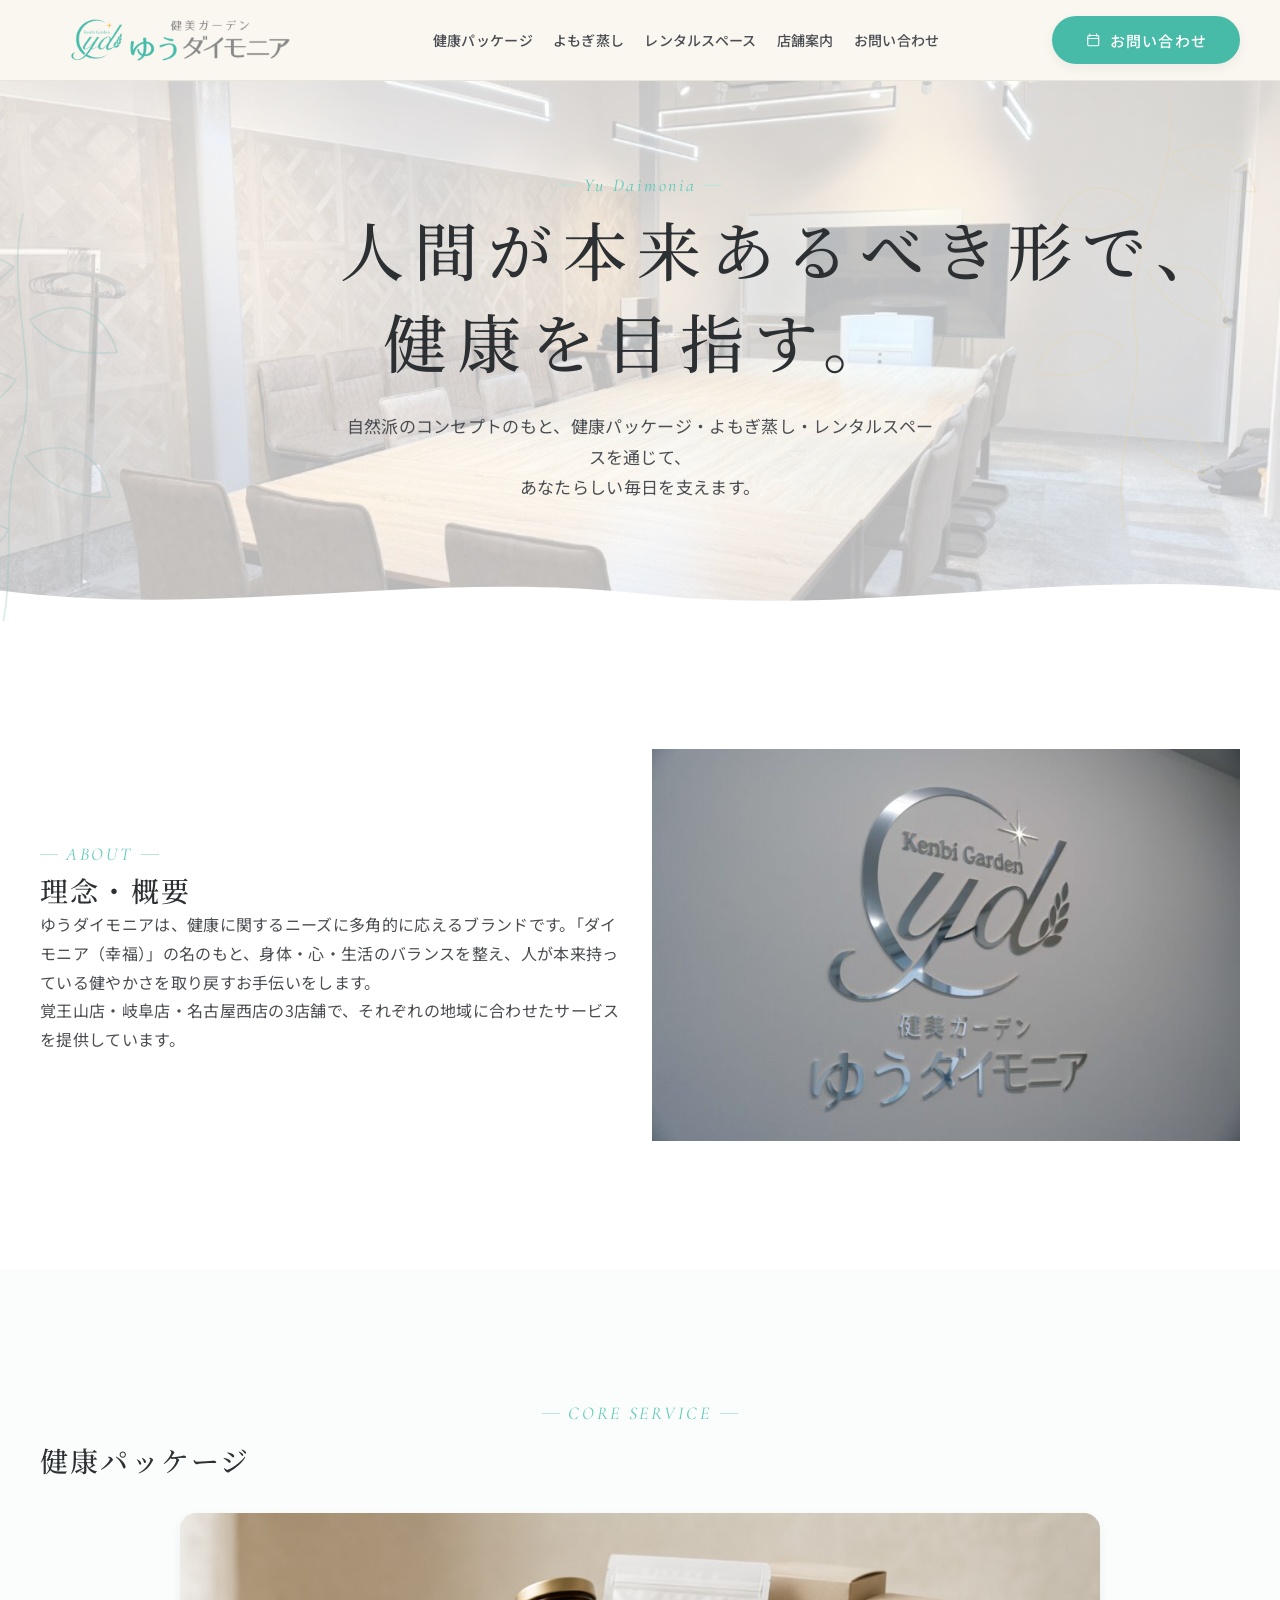
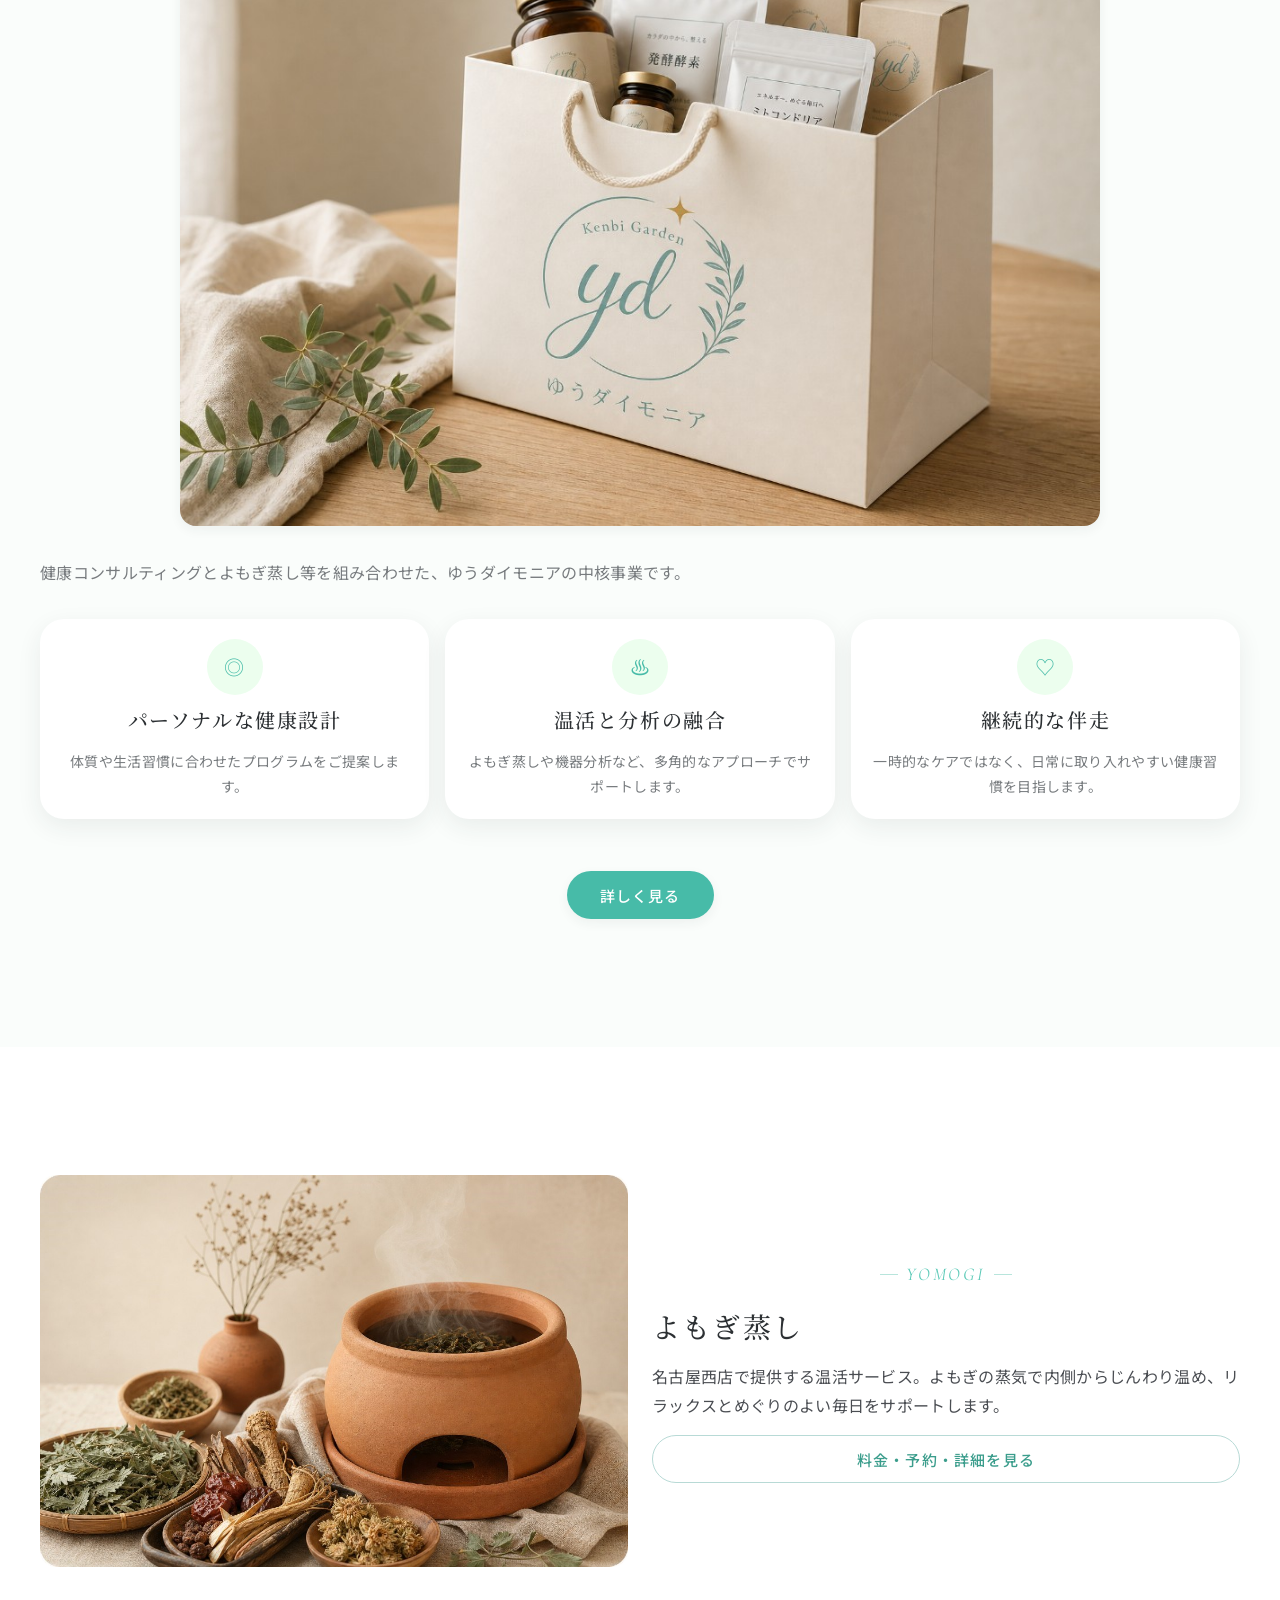
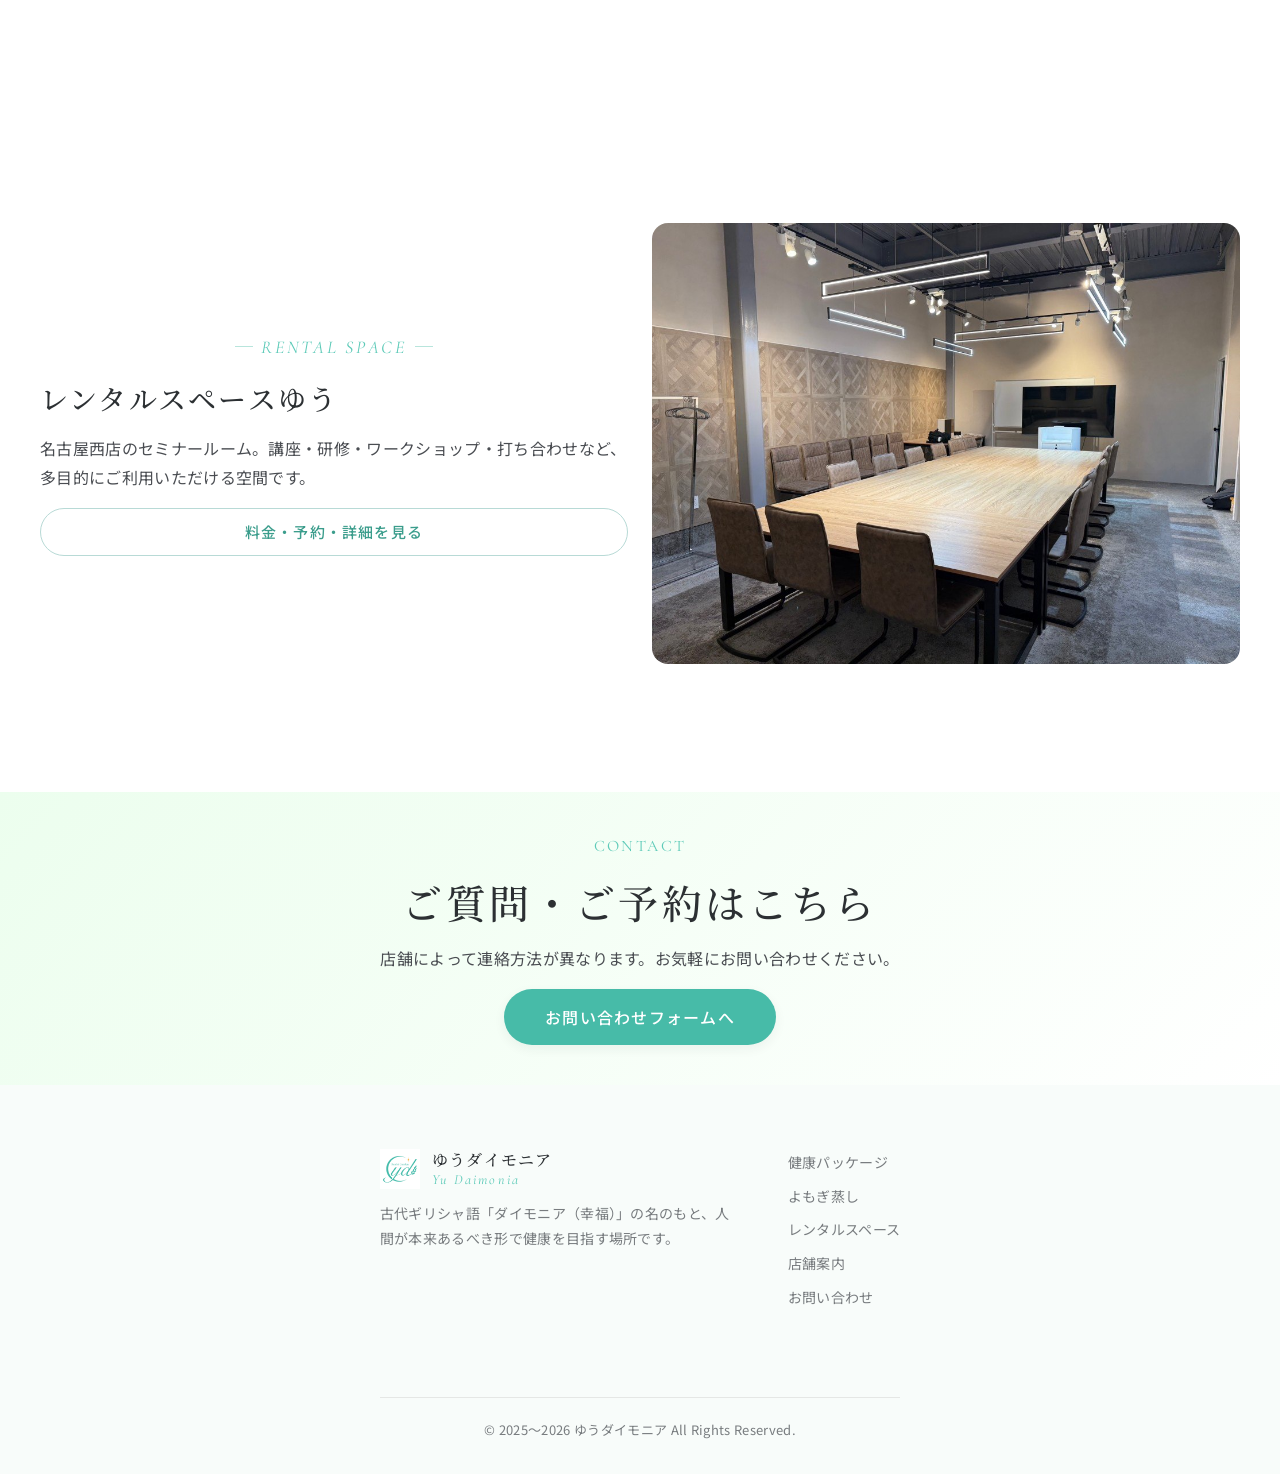
==== index.html @ 5bf266fe "Add files via upload" ====
﻿<!DOCTYPE html>
<html lang="ja">
<head>
  <meta charset="UTF-8">
  <meta name="viewport" content="width=device-width, initial-scale=1.0">
  <meta http-equiv="X-UA-Compatible" content="IE=edge">
  <title>ゆうダイモニア | 人間本来の健康を目指す</title>
  <meta name="description" content="名古屋・岐阜の健康サロン「ゆうダイモニア」。健康パッケージ・よもぎ蒸し・レンタルスペースを提供しています。">
  <link rel="canonical" href="https://yu-daimonia.com/">
  <meta name="robots" content="index, follow">
  <meta name="format-detection" content="telephone=no">
  <meta property="og:site_name" content="ゆうダイモニア">
  <meta property="og:type" content="website">
  <meta property="og:locale" content="ja_JP">
  <meta property="og:title" content="ゆうダイモニア | 人間本来の健康を目指す">
  <meta property="og:description" content="名古屋・岐阜の健康サロン「ゆうダイモニア」。健康パッケージ・よもぎ蒸し・レンタルスペースを提供しています。">
  <meta property="og:url" content="https://yu-daimonia.com/">
  <meta property="og:image" content="https://yu-daimonia.com/assets/images/ogp.jpg">
  <meta property="og:image:width" content="1200">
  <meta property="og:image:height" content="630">
  <meta name="twitter:card" content="summary_large_image">
  <meta name="twitter:title" content="ゆうダイモニア | 人間本来の健康を目指す">
  <meta name="twitter:description" content="名古屋・岐阜の健康サロン「ゆうダイモニア」。健康パッケージ・よもぎ蒸し・レンタルスペースを提供しています。">
  <meta name="twitter:image" content="https://yu-daimonia.com/assets/images/ogp.jpg">
  <link rel="icon" href="favicon.ico?v=2" sizes="any">
  <link rel="icon" href="apple-touch-icon.png?v=2" type="image/png" sizes="300x300">
  <link rel="apple-touch-icon" href="apple-touch-icon.png">
  <link rel="preconnect" href="https://fonts.googleapis.com">
  <link rel="preconnect" href="https://fonts.gstatic.com" crossorigin>
  <link rel="stylesheet" href="assets/css/style.css">
    <script type="application/ld+json">
{
  "@context": "https://schema.org",
  "@type": "Organization",
  "name": "ゆうダイモニア",
  "url": "https://yu-daimonia.com/",
  "logo": "https://yu-daimonia.com/assets/images/logo.png",
  "description": "名古屋・岐阜の健康サロン。健康パッケージ・よもぎ蒸し・レンタルスペースを提供しています。"
}
</script>
</head>
<body>

  <a class="skip-link" href="#main-content">本文へスキップ</a>
  <header class="site-header">
    <div class="site-header__inner">
      <a href="./" class="site-logo site-logo--image" aria-label="ゆうダイモニア ホーム">
        <img class="site-logo__image" src="assets/images/logo.png" alt="ゆうダイモニアロゴ">
      </a>
      <nav class="global-nav" aria-label="グローバルナビゲーション">
        <ul class="global-nav__list">
          <li><a href="health-package/">健康パッケージ</a></li>
          <li><a href="yomogi/"><span class="phrase-keep">よもぎ蒸し</span></a></li>
          <li><a href="rental-space/">レンタルスペース</a></li>
          <li><a href="shop/">店舗案内</a></li>
          <li><a href="contact/">お問い合わせ</a></li>
        </ul>
      </nav>
      <a href="contact/" class="btn btn--primary btn--pill site-header__cta">
        <svg class="btn__icon" viewBox="0 0 24 24" aria-hidden="true">
          <path d="M7 3v3M17 3v3M4.5 9.5h15M6 5h12a2 2 0 0 1 2 2v11a2 2 0 0 1-2 2H6a2 2 0 0 1-2-2V7a2 2 0 0 1 2-2Z" fill="none" stroke="currentColor" stroke-width="1.6" stroke-linecap="round"/>
        </svg>
        <span>お問い合わせ</span>
      </a>
      <button class="hamburger" type="button" aria-label="メニューを開く" aria-expanded="false" aria-controls="mobile-nav">
        <span></span><span></span><span></span>
      </button>
    </div>
  </header>
  <div class="mobile-nav-backdrop" aria-hidden="true"></div>
  <nav class="mobile-nav" id="mobile-nav" aria-label="モバイルナビゲーション">
    <ul class="mobile-nav__list">
      <li><a href="health-package/">健康パッケージ</a></li>
      <li><a href="yomogi/"><span class="phrase-keep">よもぎ蒸し</span></a></li>
      <li><a href="rental-space/">レンタルスペース</a></li>
      <li><a href="shop/">店舗案内</a></li>
      <li><a href="contact/">お問い合わせ</a></li>
    </ul>
    <a href="contact/" class="btn btn--primary mobile-nav__cta">お問い合わせ</a>
  </nav>
  <main id="main-content">

<section class="home-hero home-hero--brand">
      <div class="home-hero__bg home-hero__bg--brand" role="img" aria-label="自然と健康をイメージしたビジュアル"></div>
      <img class="decoration-leaf home-hero__leaf home-hero__leaf--left" src="assets/svg/leaf-deco-01.svg" alt="" aria-hidden="true">
      <img class="decoration-leaf home-hero__leaf home-hero__leaf--right" src="assets/svg/leaf-deco-02.svg" alt="" aria-hidden="true">
      <div class="home-hero__inner">
        <div class="home-hero__content">
          <p class="home-eyebrow">Yu Daimonia</p>
          <h1 class="home-hero__title">
            <span class="home-hero__title-line">人間が本来あるべき形で、</span><br>
            <span class="home-hero__title-line">健康を目指す。</span>
          </h1>
          <p class="home-hero__lead">自然派のコンセプトのもと、健康パッケージ・<span class="phrase-keep">よもぎ蒸し</span>・レンタルスペースを通じて、<br>あなたらしい毎日を支えます。</p>
        </div>
      </div>
      <div class="wave-divider" aria-hidden="true">
        <svg viewBox="0 0 1440 80" preserveAspectRatio="none">
          <path d="M0,38 C240,76 480,10 720,42 C960,76 1200,6 1440,38 L1440,80 L0,80 Z" fill="var(--color-bg-base)"/>
        </svg>
      </div>
    </section>

    <section class="brand-about section">
      <div class="container brand-about__grid">
        <div class="brand-about__text">
          <p class="home-eyebrow">ABOUT</p>
          <h2>理念・概要</h2>
          <p>ゆうダイモニアは、健康に関するニーズに多角的に応えるブランドです。「ダイモニア（幸福）」の名のもと、身体・心・生活のバランスを整え、人が本来持っている健やかさを取り戻すお手伝いをします。</p>
          <p>覚王山店・岐阜店・名古屋西店の3店舗で、それぞれの地域に合わせたサービスを提供しています。</p>
        </div>
        <div class="brand-about__visual">
          <img src="assets/images/brand-story.jpg" alt="ゆうダイモニアの理念をイメージした写真" width="768" height="512" loading="lazy">
        </div>
      </div>
    </section>

    <section class="brand-service section brand-service--health section--soft">
      <div class="container brand-service-health">
        <header class="brand-service-health__head">
          <p class="home-eyebrow">CORE SERVICE</p>
          <h2>健康パッケージ</h2>
        </header>
        <figure class="brand-service-health__media">
          <img src="assets/images/health-package-main.png" alt="ゆうダイモニアの健康パッケージ。サプリメントや温活用品を添えたギフトバッグ" width="1024" height="682" loading="lazy">
        </figure>
        <p class="brand-service-health__lead">健康コンサルティングと<span class="phrase-keep">よもぎ蒸し</span>等を組み合わせた、ゆうダイモニアの中核事業です。<!-- TODO: プラン内容確定後に更新 --></p>
        <div class="brand-feature-grid brand-feature-grid--health">
          <article class="feature-card">
            <div class="feature-card__icon" aria-hidden="true">◎</div>
            <h3 class="feature-card__title">パーソナルな健康設計</h3>
            <p class="feature-card__text">体質や生活習慣に合わせたプログラムをご提案します。</p>
          </article>
          <article class="feature-card">
            <div class="feature-card__icon" aria-hidden="true">♨</div>
            <h3 class="feature-card__title">温活と分析の融合</h3>
            <p class="feature-card__text"><span class="phrase-keep">よもぎ蒸し</span>や機器分析など、多角的なアプローチでサポートします。</p>
          </article>
          <article class="feature-card">
            <div class="feature-card__icon" aria-hidden="true">♡</div>
            <h3 class="feature-card__title">継続的な伴走</h3>
            <p class="feature-card__text">一時的なケアではなく、日常に取り入れやすい健康習慣を目指します。</p>
          </article>
        </div>
        <p class="brand-service__action">
          <a href="health-package/" class="btn btn--primary">詳しく見る</a>
        </p>
      </div>
    </section>

    <section class="brand-service section brand-service--split">
      <div class="container brand-service-split">
        <div class="brand-service-split__media">
          <img src="assets/images/kanpou-steam-main.jpg" alt="よもぎ蒸しの蒸気が立ちのぼる写真" width="640" height="480" loading="lazy">
        </div>
        <div class="brand-service-split__body">
          <p class="home-eyebrow">YOMOGI</p>
          <h2><span class="phrase-keep">よもぎ蒸し</span></h2>
          <p>名古屋西店で提供する温活サービス。よもぎの蒸気で内側からじんわり温め、リラックスとめぐりのよい毎日をサポートします。</p>
          <a href="yomogi/" class="btn btn--ghost">料金・予約・詳細を見る</a>
        </div>
      </div>
    </section>

    <section class="brand-service section brand-service--split brand-service--split-reverse">
      <div class="container brand-service-split">
        <div class="brand-service-split__media">
          <img src="assets/images/room01.jpg" alt="セミナールームの室内写真" width="640" height="480" loading="lazy">
        </div>
        <div class="brand-service-split__body">
          <p class="home-eyebrow">RENTAL SPACE</p>
          <h2>レンタルスペースゆう</h2>
          <p>名古屋西店のセミナールーム。講座・研修・ワークショップ・打ち合わせなど、多目的にご利用いただける空間です。</p>
          <a href="rental-space/" class="btn btn--ghost">料金・予約・詳細を見る</a>
        </div>
      </div>
    </section>

<section class="page-cta">
  <div class="container page-cta__inner">
    <p class="page-cta__eyebrow">CONTACT</p>
    <h2>ご質問・ご予約はこちら</h2>
    <p>店舗によって連絡方法が異なります。お気軽にお問い合わせください。</p>
    <a href="contact/" class="btn btn--primary btn--lg">お問い合わせフォームへ</a>
  </div>
</section>

  </main>
  <footer class="site-footer">
    <div class="site-footer__inner">
      <div class="site-footer__brand">
        <a href="./" class="site-logo" aria-label="ゆうダイモニア ホーム">
          <img class="site-logo__mark site-logo__mark--image" src="assets/images/kenbi-garden-mark.png" alt="健美ガーデン" width="40" height="40">
          <span class="site-logo__name-jp">ゆうダイモニア</span>
          <span class="site-logo__name-en">Yu Daimonia</span>
        </a>
        <p class="site-footer__tagline">古代ギリシャ語「ダイモニア（幸福）」の名のもと、人間が本来あるべき形で健康を目指す場所です。</p>
      </div>
      <nav class="site-footer__nav" aria-label="フッターナビゲーション">
        <ul>
          <li><a href="health-package/">健康パッケージ</a></li>
          <li><a href="yomogi/"><span class="phrase-keep">よもぎ蒸し</span></a></li>
          <li><a href="rental-space/">レンタルスペース</a></li>
          <li><a href="shop/">店舗案内</a></li>
          <li><a href="contact/">お問い合わせ</a></li>
        </ul>
      </nav>
      <div class="site-footer__bottom">
        <p>© <span data-copyright-range data-copyright-start="2025">2025</span> ゆうダイモニア All Rights Reserved.</p>
      </div>
    </div>
  </footer>
  <script src="assets/js/main.js" defer></script>
</body>
</html>
---- assets/css/style.css ----
@import url("https://fonts.googleapis.com/css2?family=Noto+Serif+JP:wght@400;500;600;700&family=Noto+Sans+JP:wght@300;400;500;700&family=Cormorant+Garamond:ital,wght@0,400;0,500;0,600;1,400&display=swap");

:root {
  /* Colors: primary */
  --color-primary: #47BBA8;
  --color-primary-dark: #3B9D8C;
  --color-primary-light: #8FD5C8;
  --color-primary-pale: #ECFEEE;

  /* Colors: accent */
  --color-accent-gold: #5DCAB8;
  --color-accent-gold-dark: #3B9D8C;
  --color-accent-gold-light: #B8E5DC;

  /* Colors: backgrounds */
  --color-bg-base: #FFFFFF;
  --color-bg-cream: #F8FCFA;
  --color-bg-white: #FFFFFF;
  --color-bg-soft: #FAFDFB;

  /* Colors: text */
  --color-text-main: #4A4D52;
  --color-text-heading: #2C3033;
  --color-text-muted: #787C7F;
  --color-text-light: #A8ACAF;
  --color-text-on-primary: #FFFFFF;

  /* Colors: borders */
  --color-border: #E5E7E5;
  --color-border-light: #F0F2F0;
  --color-border-primary: #B8DAD6;

  /* Colors: states */
  --color-required: #C97A7A;
  --color-warning: #E8A04A;
  --color-success: #7AAB7A;

  /* Fonts */
  --font-serif-jp: "Noto Serif JP", "Yu Mincho", "游明朝", serif;
  --font-sans-jp: "Noto Sans JP", "Yu Gothic", "游ゴシック", "Hiragino Sans", sans-serif;
  --font-serif-en: "Cormorant Garamond", "Times New Roman", serif;

  /* Font sizes */
  --font-size-xs: 0.8125rem;
  --font-size-sm: 0.875rem;
  --font-size-base: 1rem;
  --font-size-md: 1.125rem;
  --font-size-lg: 1.25rem;
  --font-size-xl: 1.5rem;
  --font-size-2xl: 1.75rem;
  --font-size-3xl: 2rem;
  --font-size-4xl: 2.5rem;
  --font-size-5xl: 3.25rem;

  /* Line heights */
  --leading-tight: 1.3;
  --leading-normal: 1.6;
  --leading-relaxed: 1.8;

  /* Letter spacing */
  --tracking-normal: 0.02em;
  --tracking-wide: 0.08em;
  --tracking-wider: 0.15em;

  /* Spacing */
  --space-1: 4px;
  --space-2: 8px;
  --space-3: 12px;
  --space-4: 16px;
  --space-5: 20px;
  --space-6: 24px;
  --space-8: 32px;
  --space-10: 40px;
  --space-12: 48px;
  --space-16: 64px;
  --space-20: 80px;
  --space-24: 96px;
  --space-32: 128px;

  /* Containers */
  --container-max: 1280px;
  --container-narrow: 960px;
  --container-wide: 1440px;
  --container-padding-pc: 40px;
  --container-padding-sp: 20px;

  /* Radius */
  --radius-sm: 4px;
  --radius-md: 8px;
  --radius-lg: 12px;
  --radius-xl: 16px;
  --radius-2xl: 24px;
  --radius-3xl: 32px;
  --radius-pill: 9999px;

  /* Shadows */
  --shadow-sm: 0 1px 3px rgba(40, 50, 50, 0.04);
  --shadow-md: 0 4px 12px rgba(40, 50, 50, 0.06);
  --shadow-lg: 0 8px 24px rgba(40, 50, 50, 0.08);
  --shadow-xl: 0 16px 40px rgba(40, 50, 50, 0.10);

  /* Transitions */
  --transition-fast: 150ms ease-out;
  --transition-base: 250ms ease-out;
  --transition-slow: 400ms ease-out;
}

*,
*::before,
*::after {
  box-sizing: border-box;
}

html {
  font-size: 16px;
  scroll-behavior: smooth;
}

body {
  min-width: 320px;
  margin: 0;
  color: var(--color-text-main);
  font-family: var(--font-sans-jp);
  font-size: var(--font-size-base);
  line-height: var(--leading-normal);
  letter-spacing: var(--tracking-normal);
  background-color: var(--color-bg-base);
  -webkit-font-smoothing: antialiased;
  text-rendering: optimizeLegibility;
}

body.is-menu-open {
  overflow: hidden;
}

.skip-link {
  position: fixed;
  top: var(--space-4);
  left: var(--space-4);
  z-index: 1000;
  transform: translateY(calc(-100% - var(--space-8)));
  padding: var(--space-3) var(--space-5);
  color: var(--color-text-on-primary);
  font-weight: 700;
  text-decoration: none;
  background: var(--color-primary-dark);
  border-radius: var(--radius-pill);
  box-shadow: var(--shadow-md);
  transition: transform var(--transition-fast);
}

.skip-link:focus {
  transform: translateY(0);
}

h1,
h2,
h3,
h4,
h5,
h6,
p,
figure,
blockquote,
dl,
dd {
  margin: 0;
}

h1,
h2,
h3,
h4,
h5,
h6 {
  color: var(--color-text-heading);
  font-family: var(--font-serif-jp);
  font-weight: 500;
  line-height: var(--leading-tight);
  letter-spacing: var(--tracking-wide);
}

h1 {
  font-size: clamp(var(--font-size-3xl), 5vw, var(--font-size-5xl));
}

h2 {
  font-size: clamp(var(--font-size-2xl), 4vw, var(--font-size-4xl));
}

h3 {
  font-size: clamp(var(--font-size-xl), 3vw, var(--font-size-3xl));
}

p {
  line-height: var(--leading-relaxed);
}

ul,
ol {
  margin: 0;
  padding: 0;
}

li {
  list-style: none;
}

a {
  color: inherit;
  text-decoration: none;
  transition: color var(--transition-fast), opacity var(--transition-fast);
}

a:hover {
  color: var(--color-primary-dark);
}

img,
picture,
svg,
video,
canvas {
  display: block;
  max-width: 100%;
}

img {
  height: auto;
}

button,
input,
textarea,
select {
  font: inherit;
}

button {
  padding: 0;
  color: inherit;
  background: none;
  border: 0;
  cursor: pointer;
}

input,
textarea,
select {
  color: var(--color-text-main);
}

textarea {
  resize: vertical;
}

table {
  border-collapse: collapse;
  border-spacing: 0;
}

:focus-visible {
  outline: 2px solid var(--color-primary);
  outline-offset: 4px;
}

::selection {
  color: var(--color-text-on-primary);
  background-color: var(--color-primary);
}

.container {
  width: min(100% - (var(--container-padding-sp) * 2), var(--container-max));
  margin-inline: auto;
}

.container--narrow {
  max-width: var(--container-narrow);
}

.container--wide {
  max-width: var(--container-wide);
}

.section {
  padding-block: var(--space-16);
}

.u-serif {
  font-family: var(--font-serif-jp);
}

.u-serif-en {
  font-family: var(--font-serif-en);
}

.u-text-muted {
  color: var(--color-text-muted);
}

.u-visually-hidden {
  position: absolute;
  width: 1px;
  height: 1px;
  padding: 0;
  overflow: hidden;
  white-space: nowrap;
  border: 0;
  clip: rect(0, 0, 0, 0);
  clip-path: inset(50%);
}

.phrase-keep {
  display: inline-block;
  word-break: keep-all;
  line-break: strict;
  white-space: nowrap;
}

@media (min-width: 768px) {
  .container {
    width: min(100% - (var(--container-padding-pc) * 2), var(--container-max));
  }

  .section {
    padding-block: var(--space-24);
  }
}

@media (min-width: 1280px) {
  .section {
    padding-block: var(--space-32);
  }
}

/* Components: header */
.site-header {
  position: sticky;
  top: 0;
  z-index: 100;
  border-bottom: 1px solid rgba(229, 223, 211, 0.72);
  background-color: rgba(250, 246, 239, 0.9);
  backdrop-filter: blur(8px);
}

.site-header__inner {
  display: flex;
  align-items: center;
  justify-content: space-between;
  width: min(100% - (var(--container-padding-sp) * 2), var(--container-max));
  min-height: 64px;
  margin-inline: auto;
  gap: var(--space-4);
}

.site-logo {
  display: inline-grid;
  grid-template-columns: 40px auto;
  grid-template-areas:
    "mark jp"
    "mark en";
  align-items: center;
  column-gap: var(--space-3);
  color: var(--color-text-heading);
}

.site-logo:hover {
  color: var(--color-text-heading);
  opacity: 0.82;
}

.site-header .site-logo--image {
  display: inline-flex;
  flex-shrink: 0;
  align-items: center;
  max-width: min(40vw, 260px);
}

.site-logo__image {
  display: block;
  width: 100%;
  height: auto;
}

.site-logo__mark {
  grid-area: mark;
  width: 40px;
  height: 40px;
  color: var(--color-primary);
}

.site-logo__mark--image {
  object-fit: contain;
}

.site-logo__name-jp {
  grid-area: jp;
  font-family: var(--font-serif-jp);
  font-size: var(--font-size-base);
  font-weight: 500;
  line-height: var(--leading-tight);
  letter-spacing: var(--tracking-wide);
}

.site-logo__name-en {
  grid-area: en;
  color: var(--color-accent-gold);
  font-family: var(--font-serif-en);
  font-size: var(--font-size-sm);
  font-style: italic;
  line-height: var(--leading-tight);
  letter-spacing: var(--tracking-wider);
}

.global-nav {
  display: none;
}

.global-nav__list {
  display: flex;
  flex-wrap: nowrap;
  align-items: center;
  gap: clamp(var(--space-3), 1.1vw, var(--space-5));
}

.global-nav__link,
.global-nav a {
  position: relative;
  display: inline-flex;
  align-items: center;
  min-height: 44px;
  color: var(--color-text-main);
  font-size: clamp(0.8125rem, 0.9vw, 0.875rem);
  font-weight: 500;
  letter-spacing: 0.02em;
  white-space: nowrap;
}

.global-nav__link::after,
.global-nav a::after {
  position: absolute;
  right: 0;
  bottom: 5px;
  left: 0;
  height: 2px;
  background-color: var(--color-primary);
  border-radius: var(--radius-pill);
  content: "";
  opacity: 0;
  transform: scaleX(0.4);
  transition: opacity var(--transition-fast), transform var(--transition-fast);
}

.global-nav__link:hover::after,
.global-nav a:hover::after,
.global-nav__link[aria-current="page"]::after,
.global-nav a[aria-current="page"]::after {
  opacity: 1;
  transform: scaleX(1);
}

.site-header__cta {
  display: none;
}

.hamburger {
  position: relative;
  z-index: 120;
  display: inline-flex;
  flex-direction: column;
  justify-content: center;
  width: 44px;
  height: 44px;
  gap: 6px;
  border-radius: var(--radius-pill);
}

.hamburger span {
  display: block;
  width: 24px;
  height: 2px;
  margin-inline: auto;
  background-color: var(--color-text-heading);
  border-radius: var(--radius-pill);
  transition: transform var(--transition-base), opacity var(--transition-fast);
}

.hamburger[aria-expanded="true"] span:nth-child(1) {
  transform: translateY(8px) rotate(38deg);
}

.hamburger[aria-expanded="true"] span:nth-child(2) {
  opacity: 0;
}

.hamburger[aria-expanded="true"] span:nth-child(3) {
  transform: translateY(-8px) rotate(-38deg);
}

.mobile-nav {
  position: fixed;
  inset: 0 0 0 auto;
  z-index: 110;
  width: min(86vw, 360px);
  padding: 88px var(--space-6) var(--space-8);
  background-color: var(--color-bg-soft);
  box-shadow: var(--shadow-xl);
  transform: translateX(100%);
  transition: transform var(--transition-base);
}

.mobile-nav.is-open {
  transform: translateX(0);
}

.mobile-nav__list {
  display: grid;
  gap: var(--space-4);
}

.mobile-nav__list a {
  display: flex;
  align-items: center;
  min-height: 44px;
  border-bottom: 1px solid var(--color-border-light);
  color: var(--color-text-heading);
  font-weight: 500;
}

.mobile-nav__cta {
  margin-top: var(--space-8);
}

.mobile-nav-backdrop {
  position: fixed;
  inset: 0;
  z-index: 105;
  background-color: rgba(44, 44, 44, 0.25);
  opacity: 0;
  pointer-events: none;
  transition: opacity var(--transition-base);
}

.mobile-nav-backdrop.is-open {
  opacity: 1;
  pointer-events: auto;
}

/* Components: buttons */
.btn {
  display: inline-flex;
  align-items: center;
  justify-content: center;
  gap: var(--space-2);
  min-height: 48px;
  padding: 14px var(--space-8);
  border: 1px solid transparent;
  border-radius: var(--radius-pill);
  font-family: var(--font-sans-jp);
  font-size: 0.9375rem;
  font-weight: 500;
  line-height: 1;
  letter-spacing: var(--tracking-wide);
  text-align: center;
  transition: background-color var(--transition-fast), border-color var(--transition-fast), color var(--transition-fast), box-shadow var(--transition-fast), transform var(--transition-fast);
}

.btn:hover {
  transform: translateY(-1px);
}

.btn__icon,
.btn__arrow {
  width: 1.1em;
  height: 1.1em;
  flex: 0 0 auto;
}

.btn--primary {
  color: var(--color-text-on-primary);
  background-color: var(--color-primary);
  box-shadow: var(--shadow-md);
}

.btn--primary:hover {
  color: var(--color-text-on-primary);
  background-color: var(--color-primary-dark);
}

.btn--gold {
  color: var(--color-text-on-primary);
  background-color: var(--color-accent-gold);
  box-shadow: var(--shadow-md);
}

.btn--gold:hover {
  color: var(--color-text-on-primary);
  background-color: var(--color-accent-gold-dark);
}

.btn--outline {
  color: var(--color-text-main);
  background-color: transparent;
  border-color: var(--color-border);
}

.btn--outline:hover {
  color: var(--color-primary-dark);
  background-color: var(--color-bg-soft);
  border-color: var(--color-primary-light);
}

.btn--ghost {
  color: var(--color-primary-dark);
  background-color: transparent;
  border-color: var(--color-border-primary);
}

.btn--ghost:hover {
  color: var(--color-text-on-primary);
  background-color: var(--color-primary);
  border-color: var(--color-primary);
}

.btn--white {
  color: var(--color-text-main);
  background-color: var(--color-bg-white);
  border-color: var(--color-bg-white);
  box-shadow: var(--shadow-sm);
}

.btn--white:hover {
  color: var(--color-primary-dark);
  background-color: var(--color-bg-soft);
}

.btn--sm {
  min-height: 40px;
  padding: 10px var(--space-6);
  font-size: var(--font-size-sm);
}

.btn--lg {
  min-height: 56px;
  padding: 18px var(--space-10);
  font-size: var(--font-size-base);
}

.btn--pill {
  border-radius: var(--radius-pill);
}

.btn--block {
  width: 100%;
}

/* Components: section headings */
.section-heading {
  margin-bottom: var(--space-12);
  text-align: center;
}

.section-heading__jp {
  font-size: clamp(1.75rem, 4vw, 2.75rem);
  font-weight: 500;
}

.section-heading__en {
  margin-top: var(--space-3);
  color: var(--color-accent-gold);
  font-family: var(--font-serif-en);
  font-size: clamp(1.125rem, 2vw, 1.5rem);
  font-style: italic;
  letter-spacing: var(--tracking-wider);
}

.section-heading__divider {
  display: inline-flex;
  align-items: center;
  justify-content: center;
  width: min(160px, 52vw);
  margin-top: var(--space-4);
  gap: var(--space-3);
  color: var(--color-accent-gold);
}

.divider-line {
  width: 52px;
  height: 1px;
  background-color: var(--color-accent-gold-light);
}

.divider-brand-mark {
  width: auto;
  height: 36px;
  max-width: 56px;
  object-fit: contain;
}

.section-heading--left {
  text-align: left;
}

.section-heading--left .section-heading__en {
  order: -1;
  margin-top: 0;
  margin-bottom: var(--space-2);
}

.section-heading--left .section-heading__divider {
  justify-content: flex-start;
}

/* Components: cards */
.card,
.feature-card {
  position: relative;
  z-index: 1;
  padding: var(--space-8);
  background-color: var(--color-bg-white);
  border-radius: var(--radius-2xl);
  box-shadow: var(--shadow-lg);
  transition: box-shadow var(--transition-base), transform var(--transition-base);
}

.card:hover,
.feature-card:hover {
  box-shadow: var(--shadow-xl);
  transform: translateY(-2px);
}

.feature-card {
  text-align: center;
}

.feature-card__icon {
  display: grid;
  place-items: center;
  width: 72px;
  height: 72px;
  margin: 0 auto var(--space-5);
  color: var(--color-primary);
  background-color: var(--color-primary-pale);
  border-radius: 50%;
}

.feature-card__icon svg,
.feature-card__icon img {
  width: 32px;
  height: 32px;
}

.feature-card__title,
.card__title {
  font-size: var(--font-size-lg);
  font-weight: 500;
}

.feature-card__text,
.card__text {
  margin-top: var(--space-4);
  color: var(--color-text-muted);
  font-size: 0.9375rem;
}

.image-card {
  overflow: hidden;
  padding: 0;
}

.image-card__image {
  aspect-ratio: 4 / 3;
  width: 100%;
  object-fit: cover;
}

.image-card__body {
  padding: var(--space-6);
}

/* Components: footer */
.site-footer {
  position: relative;
  overflow: hidden;
  padding-block: var(--space-10) var(--space-6);
  color: var(--color-text-muted);
  background-color: var(--color-bg-cream);
}

.site-footer__inner {
  position: relative;
  z-index: 1;
  width: min(100% - (var(--container-padding-sp) * 2), var(--container-max));
  margin-inline: auto;
}

.site-footer__brand {
  display: grid;
  gap: var(--space-3);
  margin-bottom: var(--space-8);
}

.site-footer__tagline {
  font-size: var(--font-size-sm);
  line-height: var(--leading-relaxed);
}

.site-footer__nav {
  display: grid;
  gap: var(--space-8);
}

.site-footer__nav ul {
  display: grid;
  gap: var(--space-2);
}

.site-footer__nav a {
  color: var(--color-text-muted);
  font-size: var(--font-size-sm);
}

.site-footer__nav a:hover {
  color: var(--color-primary);
}

.site-footer__group-title {
  margin-bottom: var(--space-3);
  color: var(--color-text-heading);
  font-family: var(--font-sans-jp);
  font-size: var(--font-size-sm);
  font-weight: 700;
  letter-spacing: var(--tracking-wide);
}

.site-footer__list {
  display: grid;
  gap: var(--space-2);
}

.site-footer__list a {
  color: var(--color-text-muted);
  font-size: var(--font-size-sm);
}

.site-footer__list a:hover {
  color: var(--color-primary);
}

.site-footer__sns {
  display: flex;
  flex-wrap: wrap;
  gap: var(--space-3);
}

.site-footer__sns a {
  display: grid;
  place-items: center;
  width: 40px;
  height: 40px;
  color: var(--color-primary);
  background-color: var(--color-bg-white);
  border-radius: 50%;
  box-shadow: var(--shadow-sm);
}

.site-footer__bottom {
  margin-top: var(--space-10);
  padding-top: var(--space-5);
  border-top: 1px solid var(--color-border);
  font-size: var(--font-size-xs);
  text-align: center;
}

.site-footer--compact {
  padding-block: var(--space-8);
}

.site-footer--compact .site-footer__brand {
  align-items: center;
  margin-bottom: var(--space-5);
  text-align: center;
}

.site-footer--compact .site-logo {
  margin-inline: auto;
}

.site-footer--compact .site-footer__tagline {
  max-width: 520px;
  margin-inline: auto;
}

.site-footer--compact .site-footer__nav {
  display: none;
}

/* Components: decoration */
.decoration-leaf {
  position: absolute;
  z-index: 0;
  width: clamp(120px, 18vw, 240px);
  color: var(--color-primary-light);
  opacity: 0.45;
  pointer-events: none;
}

.decoration-leaf--left {
  top: var(--space-10);
  left: 0;
  transform: translateX(-30%);
}

.decoration-leaf--right {
  right: 0;
  bottom: var(--space-10);
  transform: translateX(30%) scaleX(-1);
}

.wave-divider {
  position: absolute;
  bottom: -1px;
  left: 0;
  width: 100%;
  height: 60px;
  line-height: 0;
  pointer-events: none;
}

.wave-divider svg {
  width: 100%;
  height: 100%;
}

/* Components: forms */
.form-row {
  display: grid;
  gap: var(--space-2);
}

.form-label {
  display: inline-flex;
  align-items: center;
  gap: var(--space-2);
  color: var(--color-text-heading);
  font-size: 0.9375rem;
  font-weight: 500;
}

.form-required {
  display: inline-flex;
  align-items: center;
  min-height: 22px;
  padding: 2px var(--space-2);
  color: var(--color-required);
  background-color: #F8EEEE;
  border-radius: var(--radius-sm);
  font-size: var(--font-size-xs);
  line-height: 1;
}

.form-input,
.form-select,
.form-textarea {
  width: 100%;
  padding: 12px var(--space-4);
  background-color: var(--color-bg-white);
  border: 1px solid var(--color-border);
  border-radius: var(--radius-md);
  transition: border-color var(--transition-fast), box-shadow var(--transition-fast);
}

.form-input:focus,
.form-select:focus,
.form-textarea:focus {
  border-color: var(--color-primary);
  outline: 0;
  box-shadow: 0 0 0 3px rgba(91, 175, 168, 0.15);
}

.form-input::placeholder,
.form-textarea::placeholder {
  color: var(--color-text-light);
}

/* Components: FAQ */
.faq-item {
  border-bottom: 1px solid var(--color-border-light);
}

.faq-item__question {
  display: grid;
  grid-template-columns: auto 1fr auto;
  align-items: center;
  gap: var(--space-3);
  padding: var(--space-4) var(--space-5);
  cursor: pointer;
  transition: background-color var(--transition-fast);
}

.faq-item__question::-webkit-details-marker {
  display: none;
}

.faq-item__question:hover {
  background-color: var(--color-bg-soft);
}

.faq-item__q-mark {
  color: var(--color-primary);
  font-family: var(--font-serif-en);
  font-size: var(--font-size-lg);
  font-weight: 600;
}

.faq-item__q-text {
  color: var(--color-text-heading);
  font-weight: 500;
}

.faq-item__icon {
  display: grid;
  place-items: center;
  width: 28px;
  height: 28px;
  color: var(--color-primary);
  border: 1px solid var(--color-border-primary);
  border-radius: 50%;
}

.faq-item[open] .faq-item__icon {
  transform: rotate(45deg);
}

.faq-item__answer {
  padding: 0 var(--space-5) var(--space-5) calc(var(--space-5) + 2.5rem);
  color: var(--color-text-muted);
}

.terms-content {
  display: grid;
  gap: var(--space-6);
  max-height: 640px;
  overflow-y: auto;
  padding-right: var(--space-3);
  font-size: var(--font-size-sm);
}

.terms-content h3 {
  color: var(--color-text-heading);
  font-family: var(--font-sans-jp);
  font-size: var(--font-size-lg);
  font-weight: 700;
}

.terms-content h4 {
  margin-bottom: var(--space-2);
  color: var(--color-primary-dark);
  font-family: var(--font-sans-jp);
  font-size: var(--font-size-base);
  font-weight: 700;
  line-height: var(--leading-normal);
}

.terms-content p,
.terms-content li {
  line-height: var(--leading-relaxed);
}

.terms-content ol,
.terms-content ul {
  display: grid;
  gap: var(--space-2);
  padding-left: 1.5em;
}

.terms-content li {
  list-style: revert;
}

/* Components: stepper */
.step-list {
  display: grid;
  gap: var(--space-6);
}

.step-item {
  position: relative;
  display: grid;
  justify-items: center;
  gap: var(--space-3);
  padding: var(--space-6);
  text-align: center;
}

.step-item__icon {
  display: grid;
  place-items: center;
  width: 80px;
  height: 80px;
  color: var(--color-primary);
  background-color: var(--color-primary-pale);
  border-radius: 50%;
}

.step-item__number {
  color: var(--color-primary);
  font-family: var(--font-serif-en);
  font-size: var(--font-size-md);
  letter-spacing: var(--tracking-wider);
}

.step-item__title {
  color: var(--color-text-heading);
  font-weight: 500;
}

.step-item__text {
  color: var(--color-text-muted);
  font-size: var(--font-size-sm);
}

/* Components: breadcrumb */
.breadcrumb {
  color: var(--color-text-muted);
  font-size: var(--font-size-sm);
}

.breadcrumb ol {
  display: flex;
  flex-wrap: wrap;
  gap: var(--space-2);
}

.breadcrumb li:not(:last-child)::after {
  margin-left: var(--space-2);
  color: var(--color-text-light);
  content: "›";
}

.breadcrumb a {
  color: var(--color-text-muted);
}

@media (min-width: 768px) {
  .site-header__inner {
    width: min(100% - (var(--container-padding-pc) * 2), var(--container-max));
    min-height: 80px;
  }

  .site-footer {
    padding-block: var(--space-16) var(--space-8);
  }

  .site-footer__inner {
    display: grid;
    grid-template-columns: minmax(220px, 360px) auto;
    justify-content: center;
    align-items: start;
    gap: var(--space-10);
    width: fit-content;
    max-width: min(100% - (var(--container-padding-pc) * 2), var(--container-max));
  }

  .site-footer__brand {
    margin-bottom: 0;
  }

  .site-footer__nav {
    align-self: center;
  }

  .site-footer__bottom {
    grid-column: 1 / -1;
    width: 100%;
  }

  .step-list {
    grid-template-columns: repeat(2, minmax(0, 1fr));
  }
}

@media (min-width: 1024px) {
  .global-nav {
    display: block;
    flex: 1;
    min-width: 0;
  }

  .site-header__inner {
    gap: var(--space-3);
  }

  .site-header .site-logo--image {
    max-width: min(34vw, 240px);
  }

  .global-nav__list {
    justify-content: center;
    gap: var(--space-4);
  }

  .global-nav a {
    font-size: 0.8125rem;
  }

  .site-header__cta {
    display: inline-flex;
    flex-shrink: 0;
  }

  .site-header__cta .btn {
    padding-inline: var(--space-4);
    font-size: 0.8125rem;
  }

  .hamburger,
  .mobile-nav,
  .mobile-nav-backdrop {
    display: none;
  }

  .site-footer__inner {
    gap: var(--space-12);
  }

  .site-footer--compact .site-footer__inner {
    display: grid;
    grid-template-columns: 1fr;
    justify-items: center;
    gap: 0;
    text-align: center;
  }

  .site-footer--compact .site-footer__brand,
  .site-footer--compact .site-footer__bottom {
    width: 100%;
  }

  .step-list {
    grid-template-columns: repeat(4, minmax(0, 1fr));
  }

  .step-item:not(:last-child)::after {
    position: absolute;
    top: 54px;
    right: -14px;
    color: var(--color-accent-gold-light);
    content: "→";
  }
}

@media (min-width: 1200px) {
  .site-header .site-logo--image {
    max-width: 280px;
  }

  .global-nav__list {
    gap: var(--space-5);
  }

  .global-nav a {
    font-size: 0.875rem;
  }

  .site-header__cta .btn {
    padding-inline: var(--space-5);
    font-size: 0.875rem;
  }
}

@media (max-width: 767px) {
  .site-logo__mark {
    width: 36px;
    height: 36px;
  }

  .site-logo__name-jp {
    font-size: var(--font-size-sm);
  }

  .site-logo__name-en {
    font-size: var(--font-size-xs);
  }

  .btn {
    width: 100%;
  }

  .decoration-leaf {
    display: none;
  }

  .section-heading {
    margin-bottom: var(--space-10);
  }
}

/* Page: home */
.home-hero {
  position: relative;
  min-height: 620px;
  overflow: hidden;
  background-color: var(--color-bg-cream);
}

.home-hero__bg {
  position: absolute;
  inset: 0;
  background:
    linear-gradient(90deg, rgba(250, 246, 239, 0.98) 0%, rgba(250, 246, 239, 0.78) 32%, rgba(250, 246, 239, 0.18) 66%),
    url("../images/home-hero-wellness-bg.jpg") center / cover;
}

.home-hero__inner {
  position: relative;
  z-index: 1;
  display: flex;
  align-items: center;
  width: min(100% - (var(--container-padding-sp) * 2), var(--container-max));
  min-height: 620px;
  margin-inline: auto;
  padding-block: var(--space-16) var(--space-24);
}

.home-hero__content {
  max-width: 600px;
}

.home-hero__title {
  font-size: clamp(2.25rem, 6vw, 4rem);
  font-weight: 500;
  line-height: 1.45;
  letter-spacing: 0.16em;
  line-break: strict;
  word-break: keep-all;
  overflow-wrap: normal;
}

.home-hero__title-line {
  display: inline-block;
}

.home-hero__lead {
  margin-top: var(--space-6);
  color: var(--color-text-main);
  font-size: clamp(0.9375rem, 1.5vw, 1.0625rem);
  line-height: var(--leading-relaxed);
}

.home-hero__actions {
  display: flex;
  flex-direction: column;
  gap: var(--space-4);
  margin-top: var(--space-8);
}

.home-hero__leaf {
  z-index: 1;
}

.home-hero__leaf--left {
  top: 22%;
  left: 0;
  transform: translateX(-42%);
}

.home-hero__leaf--right {
  right: 2%;
  bottom: 15%;
  transform: rotate(10deg);
}

.home-concept {
  position: relative;
  overflow: hidden;
  padding-top: var(--space-10);
  background-color: var(--color-bg-base);
}

.home-concept__heading {
  max-width: 920px;
  margin-inline: auto;
  text-align: center;
}

.home-concept__title {
  margin-top: var(--space-3);
  font-size: clamp(1.45rem, 3vw, 2rem);
  font-weight: 500;
  line-height: 1.55;
  line-break: strict;
  word-break: keep-all;
  overflow-wrap: normal;
}

.home-concept__title-line {
  display: inline-block;
}

.home-concept__br {
  display: none;
}

.home-eyebrow {
  display: inline-flex;
  align-items: center;
  justify-content: center;
  gap: var(--space-2);
  color: var(--color-accent-gold);
  font-family: var(--font-serif-en);
  font-size: var(--font-size-md);
  font-style: italic;
  letter-spacing: var(--tracking-wider);
}

.home-eyebrow::before,
.home-eyebrow::after {
  width: 18px;
  height: 1px;
  background-color: var(--color-accent-gold-light);
  content: "";
}

.home-feature-grid {
  display: grid;
  grid-template-columns: minmax(0, 1fr);
  gap: var(--space-5);
  margin-top: var(--space-8);
}

.home-feature-card {
  min-width: 0;
  max-width: 100%;
  padding: var(--space-6);
  border: 1px solid var(--color-border);
  box-shadow: var(--shadow-sm);
}

.home-feature-card .feature-card__icon {
  width: 60px;
  height: 60px;
  margin-bottom: var(--space-4);
}

.home-feature-card .feature-card__text {
  font-size: var(--font-size-sm);
  line-break: strict;
  word-break: keep-all;
  overflow-wrap: normal;
}

.home-feature-card__line {
  display: inline;
}

.home-feature-card__br {
  display: none;
}

.section-lead {
  max-width: var(--container-narrow);
  margin-inline: auto;
  color: var(--color-text-muted);
  text-align: center;
}

.section--brand-story .section-heading__divider {
  width: min(520px, 86vw);
  margin-top: var(--space-5);
  gap: var(--space-4);
}

.brand-story-divider-image {
  display: block;
  width: clamp(140px, 24vw, 260px);
  max-height: 160px;
  object-fit: contain;
}

.brand-story-grid {
  display: grid;
  gap: var(--space-6);
  margin-top: var(--space-12);
}

.brand-story-block {
  padding: var(--space-8);
  background-color: var(--color-bg-white);
  border: 1px solid var(--color-border-light);
  border-radius: var(--radius-2xl);
  box-shadow: var(--shadow-md);
}

.brand-story-block h3 {
  margin-bottom: var(--space-4);
  color: var(--color-primary);
  font-family: var(--font-serif-jp);
  font-size: var(--font-size-lg);
}

.brand-story-block p,
.brand-story-block li {
  color: var(--color-text-muted);
  font-size: var(--font-size-sm);
  line-height: var(--leading-relaxed);
}

.brand-story-block ul {
  display: grid;
  gap: var(--space-3);
}

.home-main-panels {
  padding-block: var(--space-10) var(--space-6);
  background-color: var(--color-bg-soft);
}

.home-main-panels__grid {
  display: grid;
  gap: var(--space-12);
}

.home-section-label {
  margin-bottom: var(--space-5);
}

.home-section-label p {
  color: var(--color-accent-gold);
  font-family: var(--font-serif-en);
  font-size: var(--font-size-xl);
  font-weight: 600;
  letter-spacing: var(--tracking-wider);
  line-height: 1;
}

.home-section-label h2 {
  margin-top: var(--space-1);
  font-family: var(--font-sans-jp);
  font-size: var(--font-size-sm);
  font-weight: 500;
  letter-spacing: var(--tracking-wide);
}

.home-service__grid {
  display: grid;
  gap: var(--space-5);
}

.home-service-card {
  display: grid;
  grid-template-columns: 1fr;
  grid-template-rows: auto auto;
  min-height: 0;
  border: 1px solid var(--color-border);
  box-shadow: var(--shadow-sm);
}

.home-service-card .image-card__image {
  display: block;
  width: 100%;
  height: auto;
  min-height: 0;
  aspect-ratio: 4 / 3;
  object-fit: cover;
}

.home-service-card .image-card__body {
  display: grid;
  align-content: start;
  gap: var(--space-4);
  padding: var(--space-6);
  text-align: center;
  background-color: var(--color-bg-white);
}

.home-service-card .card__title {
  color: var(--color-primary);
  font-family: var(--font-serif-jp);
  font-size: clamp(var(--font-size-xl), 2.2vw, var(--font-size-2xl));
  line-height: 1.5;
  line-break: strict;
  word-break: keep-all;
}

.home-service-card .card__text {
  margin-top: 0;
  font-size: var(--font-size-base);
  line-height: var(--leading-relaxed);
}

.home-service-card .btn {
  justify-self: center;
}

@media (min-width: 768px) {
  .home-service-card {
    grid-template-columns: minmax(0, 42%) minmax(0, 1fr);
    grid-template-rows: auto;
    min-height: 260px;
  }

  .home-service-card .image-card__image {
    height: 100%;
    min-height: 260px;
    aspect-ratio: auto;
  }

  .home-service-card .image-card__body {
    align-content: center;
    padding: var(--space-8);
    text-align: left;
  }

  .home-service-card .btn {
    justify-self: start;
  }
}

.home-scene__content {
  display: grid;
  gap: var(--space-5);
}

.home-scene__grid {
  display: grid;
  grid-template-columns: repeat(2, minmax(0, 1fr));
  gap: var(--space-3);
}

.home-scene-item {
  position: relative;
  overflow: hidden;
  min-height: 120px;
  border-radius: var(--radius-lg);
  box-shadow: var(--shadow-sm);
}

.home-scene-item img {
  display: block;
  width: 100%;
  height: 100%;
  min-height: 120px;
  object-fit: cover;
}

.home-scene-item span {
  position: absolute;
  right: var(--space-2);
  bottom: var(--space-2);
  padding: var(--space-1) var(--space-3);
  color: var(--color-primary-dark);
  background-color: rgba(255, 255, 255, 0.92);
  border-radius: var(--radius-pill);
  font-size: var(--font-size-xs);
  font-weight: 600;
  line-height: var(--leading-snug);
  word-break: keep-all;
  line-break: strict;
}

.home-price-card {
  position: relative;
  overflow: hidden;
  padding: var(--space-8);
  background-color: var(--color-bg-white);
  border: 1px solid var(--color-border-primary);
  border-radius: var(--radius-2xl);
  box-shadow: var(--shadow-sm);
  text-align: center;
}

.home-price-card__leaf {
  position: absolute;
  top: var(--space-3);
  right: var(--space-3);
  width: 92px;
  opacity: 0.45;
}

.home-price-card h3 {
  margin-top: var(--space-1);
  font-family: var(--font-sans-jp);
  font-size: var(--font-size-sm);
}

.home-price-card__price {
  margin-top: var(--space-5);
  color: var(--color-primary);
  font-family: var(--font-serif-jp);
  font-size: var(--font-size-lg);
  line-height: 1.4;
}

.home-price-card__price strong {
  font-size: clamp(2rem, 4vw, 2.75rem);
  font-weight: 500;
}

.home-price-card__text {
  margin-top: var(--space-3);
  color: var(--color-text-muted);
  font-size: var(--font-size-sm);
}

.home-price-card .btn {
  margin-top: var(--space-5);
}

.home-access {
  padding-block: var(--space-6) var(--space-8);
  background-color: var(--color-bg-soft);
}

.home-access__grid {
  display: grid;
  gap: var(--space-5);
  padding: var(--space-6);
  background-color: var(--color-bg-white);
  border: 1px solid var(--color-border);
  border-radius: var(--radius-2xl);
  box-shadow: var(--shadow-sm);
}

.home-access__info address {
  color: var(--color-text-muted);
  font-style: normal;
  font-size: var(--font-size-sm);
  line-height: var(--leading-relaxed);
}

.home-access__map {
  position: relative;
  min-height: 220px;
  overflow: hidden;
  background: var(--color-primary-pale);
  border-radius: var(--radius-xl);
}

.home-access__map-iframe {
  display: block;
  width: 100%;
  height: 100%;
  min-height: 220px;
  border: 0;
}

.home-access__guide {
  display: grid;
  align-content: center;
  gap: var(--space-4);
}

.home-access__guide ul {
  display: grid;
  gap: var(--space-2);
}

.home-access__guide li {
  padding: var(--space-3) var(--space-4);
  background-color: var(--color-bg-soft);
  border: 1px solid var(--color-border-light);
  border-radius: var(--radius-md);
  color: var(--color-text-muted);
  font-size: var(--font-size-sm);
}

.home-access__guide .btn {
  justify-self: start;
}

.home-final-cta {
  position: relative;
  overflow: hidden;
  margin-inline: var(--container-padding-sp);
  margin-bottom: var(--space-8);
  padding-block: var(--space-10);
  color: var(--color-text-on-primary);
  background: linear-gradient(135deg, var(--color-primary), #35B8B1);
  border-radius: var(--radius-2xl);
}

.home-final-cta__inner {
  position: relative;
  z-index: 1;
  display: grid;
  justify-items: center;
  gap: var(--space-6);
  text-align: center;
}

.home-final-cta h2 {
  color: var(--color-text-on-primary);
  font-size: clamp(1.5rem, 3vw, 2.25rem);
  line-height: var(--leading-relaxed);
}

.home-final-cta__leaf {
  color: var(--color-bg-white);
  opacity: 0.28;
}

.home-final-cta__leaf--left {
  top: 18%;
  left: 4%;
}

.home-final-cta__leaf--right {
  right: 4%;
  bottom: 12%;
  transform: scaleX(-1);
}

@media (min-width: 480px) {
  .home-hero__title-line {
    white-space: nowrap;
  }
}

@media (min-width: 768px) {
  .home-hero,
  .home-hero__inner {
    min-height: 680px;
  }

  .home-hero__inner {
    width: min(100% - (var(--container-padding-pc) * 2), var(--container-max));
  }

  .home-hero__actions {
    flex-direction: row;
  }

  .home-hero__actions .btn {
    width: auto;
    min-width: 180px;
  }

  .home-feature-grid {
    grid-template-columns: repeat(3, minmax(0, 1fr));
  }

  .home-concept__title-line {
    white-space: nowrap;
  }

  .brand-story-grid {
    grid-template-columns: repeat(2, minmax(0, 1fr));
  }

  .home-access__grid {
    grid-template-columns: minmax(180px, 0.8fr) minmax(280px, 1.6fr) minmax(220px, 1fr);
    align-items: stretch;
  }

  .home-final-cta {
    margin-inline: var(--container-padding-pc);
  }

  .home-final-cta .btn {
    width: auto;
    min-width: 280px;
  }
}

@media (min-width: 1024px) {
  .home-hero,
  .home-hero__inner {
    min-height: 540px;
  }

  .home-hero__content {
    margin-left: 8%;
  }

  .home-concept {
    padding-block: var(--space-8) var(--space-10);
  }

  .home-main-panels {
    padding-block: var(--space-8);
  }

  .home-service__grid {
    grid-template-columns: repeat(2, minmax(0, 1fr));
  }

  .home-scene__content {
    grid-template-columns: minmax(0, 1fr) 280px;
    align-items: stretch;
  }

  .home-scene__grid {
    grid-template-columns: repeat(3, minmax(0, 1fr));
  }

  .home-scene-item {
    min-height: 150px;
  }

  .home-scene-item img {
    min-height: 150px;
  }

  .home-scene-item span {
    font-size: var(--font-size-sm);
  }

  .home-access {
    padding-block: 0 var(--space-8);
  }
}

@media (max-width: 767px) {
  .home-hero {
    min-height: auto;
  }

  .home-hero__bg {
    opacity: 0.86;
  }

  .home-hero__inner {
    min-height: 620px;
  }

  .home-hero__title {
    font-size: clamp(1.625rem, 7vw, 2.125rem);
    letter-spacing: 0.06em;
  }

  .home-hero__title-line {
    max-width: 100%;
  }

  .home-concept {
    overflow-x: clip;
  }

  .home-concept .container {
    min-width: 0;
    max-width: 100%;
  }

  .home-concept__heading {
    padding-inline: var(--space-1);
  }

  .home-concept__title-line {
    max-width: 100%;
    white-space: normal;
  }

  .home-concept__br,
  .home-feature-card__br {
    display: block;
  }

  .home-feature-card {
    padding: var(--space-5);
    text-align: left;
  }

  .home-feature-card .feature-card__icon {
    margin-inline: auto;
  }

  .home-feature-card .feature-card__title,
  .home-feature-card .feature-card__text {
    max-width: 100%;
    text-align: left;
  }

  .home-feature-card .feature-card__text {
    overflow-wrap: anywhere;
    word-break: normal;
    line-break: auto;
  }

  .home-feature-card__line {
    display: block;
    max-width: 100%;
  }

  .home-feature-card .phrase-keep {
    display: inline;
    white-space: normal;
  }

  .site-header__inner {
    gap: var(--space-2);
  }

  .site-header .site-logo--image {
    max-width: min(40vw, 180px);
  }

  .hamburger {
    flex-shrink: 0;
  }
}

@media (max-width: 1023px) {
  .home-feature-card__br {
    display: block;
  }
}

/* Page: lower common */
.page-hero {
  position: relative;
  overflow: hidden;
  padding-block: var(--space-10) var(--space-16);
  background: linear-gradient(90deg, var(--color-bg-base), var(--color-bg-soft));
}

.page-hero__inner {
  position: relative;
  z-index: 1;
  display: grid;
  gap: var(--space-8);
  align-items: center;
}

.page-hero .section-heading {
  margin-bottom: 0;
}

.page-hero__image {
  width: 100%;
  min-height: 220px;
  object-fit: cover;
  border-radius: var(--radius-3xl);
  box-shadow: var(--shadow-lg);
}

.page-hero__leaf--left {
  top: var(--space-4);
  left: var(--space-4);
  transform: rotate(-24deg);
}

.page-hero__leaf--right {
  right: var(--space-4);
  bottom: var(--space-10);
  transform: scaleX(-1) rotate(-12deg);
}

/* Page: rental space */
.page-hero--space {
  padding-bottom: var(--space-20);
}

.space-overview,
.space-scenes,
.space-flow,
.space-policy {
  position: relative;
  padding-block: var(--space-10);
  background-color: var(--color-bg-base);
}

.space-overview {
  padding-top: 0;
}

.space-overview__grid {
  display: grid;
  gap: var(--space-5);
}

.space-overview__image {
  width: 100%;
  aspect-ratio: 1 / 1;
  object-fit: cover;
  border-radius: var(--radius-2xl);
  box-shadow: var(--shadow-md);
}

.space-summary-card,
.space-equipment-card,
.space-price-card {
  border: 1px solid var(--color-border-light);
  box-shadow: var(--shadow-md);
}

.space-overview__pair {
  display: grid;
  gap: var(--space-5);
}

.space-summary-card h2,
.space-equipment-card h2,
.space-price-card h2,
.space-policy h2,
.space-comfort-card h2 {
  font-family: var(--font-sans-jp);
  font-size: var(--font-size-lg);
  font-weight: 600;
  letter-spacing: var(--tracking-wide);
}

.space-summary-card p {
  margin-top: var(--space-4);
  color: var(--color-text-muted);
  font-size: var(--font-size-sm);
}

.space-spec-list {
  display: grid;
  gap: var(--space-3);
  margin-top: var(--space-5);
}

.space-spec-list div {
  display: flex;
  align-items: center;
  justify-content: space-between;
  gap: var(--space-4);
  padding: var(--space-3) var(--space-4);
  background-color: var(--color-bg-soft);
  border: 1px solid var(--color-border-light);
  border-radius: var(--radius-md);
}

.space-spec-list dt {
  color: var(--color-text-heading);
  font-size: var(--font-size-sm);
  font-weight: 500;
}

.space-spec-list dd {
  color: var(--color-primary);
  font-weight: 600;
}

.space-icon-grid {
  display: grid;
  grid-template-columns: repeat(2, minmax(0, 1fr));
  gap: var(--space-3);
  margin-top: var(--space-5);
}

.space-equipment-item {
  display: grid;
  gap: var(--space-2);
  place-items: center;
  min-height: 108px;
  padding: var(--space-4) var(--space-3);
  background-color: var(--color-bg-soft);
  border: 1px solid var(--color-border-light);
  border-radius: var(--radius-lg);
  text-align: center;
}

.space-equipment-item__icon {
  display: grid;
  place-items: center;
  width: 56px;
  height: 56px;
  color: var(--color-primary);
  background-color: var(--color-primary-pale);
  border-radius: 50%;
}

.space-equipment-item__icon img {
  width: 40px;
  height: 40px;
}

.space-equipment-item__label {
  color: var(--color-text-heading);
  font-size: var(--font-size-xs);
  font-weight: 500;
  line-height: var(--leading-snug);
}

.space-equipment-item__label small {
  display: block;
  margin-top: var(--space-1);
  color: var(--color-text-muted);
  font-size: 0.6875rem;
  font-weight: 400;
}

.space-note {
  margin-top: var(--space-4);
  color: var(--color-text-muted);
  font-size: var(--font-size-xs);
}

.space-note a {
  color: var(--color-primary);
  font-weight: 600;
  text-decoration: underline;
  text-underline-offset: 0.15em;
}

.space-price-item {
  margin-top: var(--space-5);
  padding: var(--space-5);
  background-color: var(--color-bg-soft);
  border: 1px solid var(--color-border-light);
  border-radius: var(--radius-xl);
}

.space-price-item h3 {
  color: var(--color-text-heading);
  font-family: var(--font-serif-jp);
  font-size: var(--font-size-base);
  font-weight: 500;
}

.space-price-item p {
  margin-top: var(--space-2);
  color: var(--color-text-muted);
  font-size: var(--font-size-xs);
}

.space-price-item strong {
  display: block;
  margin-top: var(--space-4);
  padding-top: var(--space-3);
  color: var(--color-primary-dark);
  border-top: 1px solid var(--color-border);
  font-family: var(--font-serif-jp);
  font-size: clamp(1.5rem, 3vw, 2rem);
  font-weight: 500;
  line-height: 1.2;
}

.space-price-item strong span {
  margin-left: var(--space-2);
  font-family: var(--font-sans-jp);
  font-size: var(--font-size-xs);
  font-weight: 400;
}

.space-price-item small {
  display: block;
  margin-top: var(--space-2);
  color: var(--color-text-muted);
  font-size: var(--font-size-xs);
}

.space-scenes {
  overflow: hidden;
  background-color: var(--color-bg-soft);
}

.space-section-label {
  text-align: center;
}

.space-scene-grid {
  display: grid;
  gap: var(--space-4);
}

.space-scene-grid article {
  position: relative;
  overflow: hidden;
  min-height: 150px;
  border-radius: var(--radius-xl);
  box-shadow: var(--shadow-md);
}

.space-scene-grid img {
  width: 100%;
  height: 100%;
  min-height: 150px;
  object-fit: cover;
}

.space-scene-grid span {
  position: absolute;
  right: var(--space-3);
  bottom: var(--space-3);
  padding: var(--space-2) var(--space-4);
  color: var(--color-primary-dark);
  background-color: rgba(255, 255, 255, 0.9);
  border-radius: var(--radius-pill);
  font-size: var(--font-size-sm);
  font-weight: 600;
}

.space-scenes__note {
  margin-top: var(--space-5);
  color: var(--color-text-muted);
  font-size: var(--font-size-sm);
  text-align: center;
}

.space-flow {
  padding-block: var(--space-10);
}

.space-flow .step-item {
  padding: var(--space-5);
}

.space-flow .step-item__icon {
  width: 64px;
  height: 64px;
  font-size: var(--font-size-xl);
}

.space-policy {
  padding-top: 0;
}

.space-policy__grid {
  display: grid;
  gap: var(--space-6);
}

.space-policy__accordions {
  padding: var(--space-6);
  background-color: var(--color-bg-white);
  border: 1px solid var(--color-border-light);
  border-radius: var(--radius-2xl);
  box-shadow: var(--shadow-sm);
}

.space-policy__accordions h2 {
  margin-bottom: var(--space-4);
}

.space-comfort-card {
  position: relative;
  overflow: hidden;
  padding: var(--space-8);
  background-color: var(--color-primary-pale);
  border: 1px solid var(--color-border-primary);
  border-radius: var(--radius-2xl);
  box-shadow: var(--shadow-sm);
}

.space-comfort-card img {
  position: absolute;
  right: var(--space-4);
  bottom: var(--space-3);
  width: 120px;
  opacity: 0.45;
}

.space-comfort-card p {
  position: relative;
  z-index: 1;
  margin-top: var(--space-4);
  color: var(--color-text-muted);
  font-size: var(--font-size-sm);
}

.space-comfort-card ul {
  position: relative;
  z-index: 1;
  margin-top: var(--space-3);
  padding-left: 1.25em;
  color: var(--color-text-muted);
  font-size: var(--font-size-sm);
  list-style: disc;
}

.space-comfort-card li + li {
  margin-top: var(--space-2);
}

.space-final-cta {
  margin-top: 0;
}

.space-final-cta__badge {
  display: inline-flex;
  padding: var(--space-2) var(--space-5);
  color: var(--color-text-on-primary);
  background-color: rgba(201, 169, 97, 0.75);
  border-radius: var(--radius-pill);
  font-size: var(--font-size-sm);
  font-weight: 500;
}

.space-final-cta p:not(.space-final-cta__badge) {
  color: rgba(255, 255, 255, 0.9);
}

@media (min-width: 768px) {
  .page-hero__inner {
    grid-template-columns: minmax(280px, 0.8fr) minmax(420px, 1.2fr);
  }

  .space-overview__grid {
    grid-template-columns: minmax(240px, 0.75fr) minmax(0, 1fr);
    align-items: stretch;
  }

  .space-overview__image {
    grid-row: span 2;
  }

  .space-summary-card,
  .space-overview__pair {
    grid-column: 2;
  }

  .space-overview__pair {
    grid-template-columns: repeat(2, minmax(0, 1fr));
  }

  .space-icon-grid {
    grid-template-columns: repeat(2, minmax(0, 1fr));
  }

  .space-scene-grid {
    grid-template-columns: repeat(5, minmax(0, 1fr));
  }

  .space-policy__grid {
    grid-template-columns: minmax(0, 1.5fr) minmax(300px, 0.8fr);
    align-items: stretch;
  }
}

@media (min-width: 1024px) {
  .page-hero {
    padding-block: var(--space-8) var(--space-16);
  }

  .page-hero__image {
    min-height: 280px;
  }

  .space-overview,
  .space-scenes,
  .space-flow,
  .space-policy {
    padding-block: var(--space-8);
  }

  .space-overview__grid {
    grid-template-columns: minmax(280px, 320px) minmax(0, 1fr);
  }
}

@media (min-width: 1200px) {
  .space-icon-grid {
    grid-template-columns: repeat(4, minmax(0, 1fr));
  }
}

@media (max-width: 767px) {
  .page-hero {
    padding-block: var(--space-8) var(--space-16);
  }

  .page-hero__content {
    order: 2;
  }

  .page-hero__image {
    order: 1;
  }

  .space-scene-grid {
    grid-template-columns: repeat(2, minmax(0, 1fr));
  }
}

/* Page: yomogi */
.yomogi-hero {
  position: relative;
  overflow: hidden;
  padding-block: var(--space-10) var(--space-20);
  background: linear-gradient(90deg, var(--color-bg-base) 0%, var(--color-bg-soft) 48%, var(--color-bg-cream) 100%);
}

.yomogi-hero__inner {
  position: relative;
  z-index: 1;
  display: grid;
  gap: var(--space-8);
  align-items: center;
}

.yomogi-hero__content h1 {
  font-size: clamp(3rem, 7vw, 5.5rem);
  font-weight: 500;
  letter-spacing: 0.08em;
  line-break: strict;
  word-break: keep-all;
}

.yomogi-hero__en {
  margin-top: var(--space-2);
  color: var(--color-primary-dark);
  font-family: var(--font-serif-en);
  font-size: clamp(1.5rem, 3vw, 2rem);
  letter-spacing: var(--tracking-wider);
}

.yomogi-hero__image {
  width: 100%;
  min-height: 280px;
  object-fit: cover;
  border-radius: var(--radius-3xl);
  box-shadow: var(--shadow-lg);
}

.yomogi-hero__leaf {
  top: var(--space-8);
  left: var(--space-8);
  color: #7E9A73;
  opacity: 0.5;
}

.yomogi-notice {
  display: flex;
  align-items: center;
  gap: var(--space-4);
  max-width: 420px;
  margin-top: var(--space-8);
  padding: var(--space-4) var(--space-5);
  background-color: rgba(255, 255, 255, 0.78);
  border: 1px solid rgba(126, 154, 115, 0.35);
  border-radius: var(--radius-lg);
  box-shadow: var(--shadow-sm);
}

.yomogi-notice span {
  display: grid;
  place-items: center;
  width: 40px;
  height: 40px;
  flex: 0 0 auto;
  color: var(--color-text-on-primary);
  background-color: #7E9A73;
  border-radius: 50%;
  font-weight: 700;
}

.yomogi-notice p {
  color: var(--color-text-main);
  font-size: var(--font-size-sm);
  line-height: var(--leading-normal);
}

.yomogi-concept,
.yomogi-features,
.yomogi-menu,
.yomogi-flow,
.yomogi-faq {
  padding-block: var(--space-10);
  background-color: var(--color-bg-base);
}

.yomogi-concept__grid {
  display: grid;
  gap: var(--space-8);
  align-items: center;
}

.yomogi-concept__text h2 {
  margin-top: var(--space-3);
  font-size: clamp(1.5rem, 3vw, 2.25rem);
  line-height: var(--leading-relaxed);
}

.yomogi-concept__text > p:last-child {
  margin-top: var(--space-5);
  color: var(--color-text-muted);
  font-size: var(--font-size-sm);
}

.yomogi-concept__leaf {
  width: min(220px, 48vw);
  margin-inline: auto;
  opacity: 0.55;
}

.yomogi-features {
  background-color: var(--color-bg-soft);
}

.yomogi-feature-grid {
  display: grid;
  gap: var(--space-5);
}

.yomogi-feature-card {
  display: grid;
  grid-template-columns: auto 1fr;
  align-items: center;
  column-gap: var(--space-5);
  text-align: left;
}

.yomogi-feature-card .feature-card__icon {
  margin: 0;
  color: #7E9A73;
  background-color: #EEF4EA;
  font-size: var(--font-size-2xl);
}

.yomogi-feature-card .feature-card__text {
  grid-column: 2;
  margin-top: var(--space-2);
}

.yomogi-menu {
  background-color: var(--color-bg-base);
}

.yomogi-menu-grid {
  display: grid;
  gap: var(--space-5);
}

.yomogi-price-card {
  padding: var(--space-6);
  background-color: var(--color-bg-white);
  border: 1px solid var(--color-border);
  border-radius: var(--radius-2xl);
  box-shadow: var(--shadow-md);
}

.yomogi-price-card h3 {
  color: var(--color-text-heading);
  font-family: var(--font-serif-jp);
  font-size: var(--font-size-lg);
  line-break: strict;
  word-break: keep-all;
}

.yomogi-price-card p {
  margin-top: var(--space-3);
  color: var(--color-text-muted);
  font-size: var(--font-size-sm);
}

.yomogi-price-card strong {
  display: block;
  margin-top: var(--space-5);
  padding-top: var(--space-4);
  color: #7E9A73;
  border-top: 1px solid var(--color-border);
  font-family: var(--font-serif-jp);
  font-size: clamp(2rem, 4vw, 2.75rem);
  font-weight: 500;
}

.yomogi-price-card strong span {
  margin-left: var(--space-2);
  font-family: var(--font-sans-jp);
  font-size: var(--font-size-sm);
  font-weight: 400;
}

.yomogi-price-card small {
  display: block;
  margin-top: var(--space-3);
  color: var(--color-text-muted);
  font-size: var(--font-size-xs);
}

.yomogi-menu__note {
  margin-top: var(--space-5);
  color: var(--color-text-muted);
  font-size: var(--font-size-sm);
  text-align: center;
}

.yomogi-flow {
  background-color: var(--color-bg-soft);
}

.yomogi-flow .step-item__icon {
  color: #7E9A73;
  background-color: #EEF4EA;
}

.yomogi-faq {
  background-color: var(--color-bg-base);
}

.yomogi-faq__grid {
  display: grid;
  gap: var(--space-6);
}

.yomogi-faq__items {
  display: grid;
  gap: var(--space-4);
}

.yomogi-faq .faq-item {
  background-color: var(--color-bg-white);
  border: 1px solid var(--color-border-light);
  border-radius: var(--radius-lg);
  box-shadow: var(--shadow-sm);
}

.yomogi-faq .faq-item__question {
  grid-template-columns: 1fr auto;
}

.yomogi-faq .faq-item__answer {
  padding-left: var(--space-5);
}

.yomogi-final-cta {
  position: relative;
  overflow: hidden;
  padding-block: var(--space-12);
  color: var(--color-text-on-primary);
  background: linear-gradient(135deg, #6E8F67, #8FAF83);
}

.yomogi-final-cta__inner {
  position: relative;
  z-index: 1;
  display: grid;
  justify-items: center;
  gap: var(--space-5);
  text-align: center;
}

.yomogi-final-cta p {
  color: rgba(255, 255, 255, 0.9);
}

.yomogi-final-cta h2 {
  color: var(--color-text-on-primary);
  font-size: clamp(1.75rem, 4vw, 2.5rem);
}

.yomogi-final-cta .btn {
  color: #6E8F67;
}

.yomogi-final-cta__leaf {
  color: var(--color-bg-white);
  opacity: 0.25;
}

.yomogi-final-cta__leaf--left {
  left: var(--space-8);
  bottom: var(--space-4);
}

.yomogi-final-cta__leaf--right {
  top: var(--space-4);
  right: var(--space-8);
  transform: scaleX(-1);
}

@media (min-width: 768px) {
  .yomogi-hero__inner {
    grid-template-columns: minmax(320px, 0.75fr) minmax(420px, 1.25fr);
  }

  .yomogi-concept__grid {
    grid-template-columns: minmax(0, 1fr) 260px;
  }

  .yomogi-feature-grid,
  .yomogi-menu-grid {
    grid-template-columns: repeat(3, minmax(0, 1fr));
  }

  .yomogi-faq__grid {
    grid-template-columns: 220px minmax(0, 1fr);
    align-items: start;
  }

  .yomogi-faq__items {
    grid-template-columns: repeat(2, minmax(0, 1fr));
  }

  .yomogi-final-cta .btn {
    width: auto;
    min-width: 320px;
  }
}

@media (min-width: 1024px) {
  .yomogi-hero {
    padding-block: var(--space-8) var(--space-16);
  }

  .yomogi-hero__image {
    min-height: 360px;
  }

  .yomogi-concept,
  .yomogi-features,
  .yomogi-menu,
  .yomogi-flow,
  .yomogi-faq {
    padding-block: var(--space-8);
  }
}

@media (max-width: 767px) {
  .yomogi-feature-card {
    grid-template-columns: 1fr;
    text-align: center;
  }

  .yomogi-feature-card .feature-card__icon {
    margin: 0 auto var(--space-4);
  }

  .yomogi-feature-card .feature-card__text {
    grid-column: auto;
  }
}

/* Page: price */
.price-hero {
  position: relative;
  overflow: hidden;
  padding-block: var(--space-12) var(--space-20);
  background:
    radial-gradient(circle at 20% 20%, rgba(143, 196, 191, 0.18), transparent 28%),
    linear-gradient(180deg, var(--color-bg-soft), var(--color-bg-base));
}

.price-hero .section-heading {
  position: relative;
  z-index: 1;
  margin-bottom: 0;
}

.price-hero__leaf--left {
  top: var(--space-4);
  left: var(--space-4);
  transform: rotate(-64deg);
}

.price-hero__leaf--right {
  top: var(--space-4);
  right: var(--space-4);
  transform: scaleX(-1) rotate(-64deg);
}

.price-plans,
.price-reservation,
.price-booking-info {
  padding-block: var(--space-8);
  background-color: var(--color-bg-base);
}

.price-plan-grid {
  display: grid;
  gap: var(--space-6);
}

.price-plan-card {
  padding: var(--space-6);
  background-color: var(--color-bg-white);
  border: 1px solid var(--color-border-primary);
  border-radius: var(--radius-2xl);
  box-shadow: var(--shadow-md);
}

.price-plan-card--yomogi {
  border-color: rgba(126, 154, 115, 0.35);
}

.price-plan-card__badge {
  display: inline-flex;
  padding: var(--space-2) var(--space-6);
  color: var(--color-text-on-primary);
  background-color: var(--color-primary);
  border-radius: var(--radius-pill);
  font-weight: 600;
  line-break: strict;
  word-break: keep-all;
}

.price-plan-card--yomogi .price-plan-card__badge {
  background-color: #7E9A73;
}

.price-plan-card__lead {
  margin-top: var(--space-4);
  color: var(--color-text-muted);
  font-size: var(--font-size-sm);
}

.price-plan-card__main {
  margin-top: var(--space-4);
  color: var(--color-primary);
  font-family: var(--font-serif-jp);
  font-size: var(--font-size-lg);
}

.price-plan-card__main strong {
  font-size: clamp(2.5rem, 5vw, 4rem);
  font-weight: 500;
}

.price-table-wrap {
  margin-top: var(--space-5);
  overflow-x: auto;
}

.price-table {
  width: 100%;
  min-width: 560px;
  overflow: hidden;
  border: 1px solid var(--color-border-light);
  border-radius: var(--radius-md);
  font-size: var(--font-size-sm);
}

.price-table th,
.price-table td {
  padding: var(--space-3);
  border: 1px solid var(--color-border-light);
  text-align: center;
}

.price-table th {
  color: var(--color-text-heading);
  background-color: var(--color-primary-pale);
  font-weight: 600;
}

.price-plan-card__note {
  margin-top: var(--space-3);
  color: var(--color-text-muted);
  font-size: var(--font-size-xs);
}

.price-option-list {
  display: grid;
  grid-template-columns: repeat(2, minmax(0, 1fr));
  gap: var(--space-2);
  margin-top: var(--space-4);
}

.price-option-list li {
  padding: var(--space-3);
  background-color: var(--color-bg-soft);
  border: 1px solid var(--color-border-light);
  border-radius: var(--radius-md);
  font-size: var(--font-size-xs);
  text-align: center;
}

.price-yomogi-icon {
  display: grid;
  place-items: center;
  width: 96px;
  height: 96px;
  margin: var(--space-8) auto;
  color: #7E9A73;
  background-color: #EEF4EA;
  border-radius: 50%;
  font-size: var(--font-size-4xl);
}

.price-yomogi-list {
  display: grid;
  gap: var(--space-5);
}

.price-yomogi-list div {
  padding-bottom: var(--space-4);
  border-bottom: 1px dashed var(--color-border);
  text-align: center;
}

.price-yomogi-list dt {
  color: var(--color-text-heading);
  font-size: var(--font-size-sm);
}

.price-yomogi-list dd {
  margin-top: var(--space-2);
  color: #7E9A73;
  font-family: var(--font-serif-jp);
  font-size: clamp(2rem, 5vw, 3.25rem);
  font-weight: 500;
}

.price-yomogi-list dd span {
  font-family: var(--font-sans-jp);
  font-size: var(--font-size-sm);
}

.price-yomogi-option {
  margin-top: var(--space-5);
  padding: var(--space-4);
  color: #6E8F67;
  background-color: #F4F7EE;
  border-radius: var(--radius-lg);
  font-size: var(--font-size-sm);
  text-align: center;
}

.price-reservation {
  padding-bottom: 0;
}

.price-flow {
  border: 1px solid var(--color-border-light);
}

.price-flow-list {
  display: grid;
  gap: var(--space-4);
}

.price-flow-list li {
  display: grid;
  gap: var(--space-2);
  justify-items: center;
  padding: var(--space-5);
  background-color: var(--color-bg-soft);
  border: 1px solid var(--color-border-primary);
  border-radius: var(--radius-xl);
  text-align: center;
}

.price-flow-list span {
  color: var(--color-primary);
  font-family: var(--font-serif-en);
  letter-spacing: var(--tracking-wider);
}

.price-flow-list strong {
  color: var(--color-text-heading);
  font-weight: 600;
}

.price-flow-list small {
  color: var(--color-text-muted);
  line-height: var(--leading-normal);
}

.price-booking-info {
  padding-top: var(--space-6);
}

.price-booking-info__grid {
  display: grid;
  gap: var(--space-6);
}

.price-qr-card,
.price-notes-card,
.price-large-actions {
  padding: var(--space-6);
  background-color: var(--color-bg-white);
  border-radius: var(--radius-2xl);
  box-shadow: var(--shadow-md);
}

.price-qr-card {
  display: grid;
  gap: var(--space-5);
  border: 1px solid var(--color-border-primary);
}

.price-qr-card h2,
.price-notes-card h2 {
  font-family: var(--font-sans-jp);
  font-size: var(--font-size-lg);
}

.price-qr-card h3 {
  margin-top: var(--space-3);
  color: var(--color-text-heading);
  font-size: var(--font-size-base);
}

.price-qr-card p,
.price-qr-card a {
  margin-top: var(--space-3);
  color: var(--color-text-muted);
  font-size: var(--font-size-sm);
}

.price-qr-card a {
  color: var(--color-primary);
}

.price-qr-placeholder {
  display: grid;
  place-items: center;
  width: min(180px, 60vw);
  aspect-ratio: 1 / 1;
  margin-inline: auto;
  color: var(--color-text-muted);
  background:
    linear-gradient(90deg, var(--color-border-light) 12px, transparent 1%) center / 28px 28px,
    linear-gradient(var(--color-border-light) 12px, transparent 1%) center / 28px 28px,
    var(--color-bg-white);
  border: 8px solid var(--color-bg-soft);
  outline: 1px solid var(--color-border);
  font-weight: 600;
  text-align: center;
}

.price-notes-card {
  border: 1px solid rgba(232, 160, 74, 0.35);
  background-color: #FFF9EF;
}

.price-notes-card h2 {
  color: #A66E28;
}

.price-notes-card ul {
  display: grid;
  gap: var(--space-2);
  margin-top: var(--space-4);
}

.price-notes-card li {
  position: relative;
  padding-left: var(--space-5);
  color: var(--color-text-muted);
  font-size: var(--font-size-sm);
}

.price-notes-card li::before {
  position: absolute;
  left: 0;
  color: var(--color-warning);
  content: "!";
  font-weight: 700;
}

.price-large-actions {
  display: grid;
  gap: var(--space-4);
  align-content: center;
  border: 0;
  box-shadow: none;
  background: transparent;
}

.price-large-actions p {
  color: var(--color-text-muted);
  font-size: var(--font-size-sm);
  text-align: center;
}

@media (min-width: 768px) {
  .price-flow-list {
    grid-template-columns: repeat(4, minmax(0, 1fr));
  }

  .price-qr-card {
    grid-template-columns: 1fr auto;
    align-items: center;
  }

  .price-large-actions .btn {
    width: auto;
  }
}

@media (min-width: 900px) {
  .price-plan-grid {
    grid-template-columns: minmax(0, 1.45fr) minmax(280px, 0.85fr);
  }
}

@media (min-width: 1024px) {
  .price-booking-info__grid {
    grid-template-columns: minmax(0, 0.9fr) minmax(0, 0.8fr) minmax(280px, 0.7fr);
    align-items: stretch;
  }
}

@media (max-width: 767px) {
  .price-plans {
    padding-block: var(--space-6);
  }

  .price-plan-grid {
    gap: var(--space-5);
  }

  .price-plan-card {
    padding: var(--space-5);
  }

  .price-plan-card__lead {
    line-break: strict;
    word-break: keep-all;
  }

  .price-plan-card__main strong {
    font-size: clamp(2rem, 9vw, 2.75rem);
  }

  .price-table-wrap {
    margin-top: var(--space-4);
    overflow-x: visible;
    -webkit-overflow-scrolling: touch;
  }

  .price-table {
    min-width: 0;
    border: 0;
    border-radius: 0;
    font-size: var(--font-size-sm);
  }

  .price-table thead {
    display: none;
  }

  .price-table tbody {
    display: grid;
    gap: var(--space-3);
  }

  .price-table tbody tr {
    display: block;
    overflow: hidden;
    border: 1px solid var(--color-border-light);
    border-radius: var(--radius-md);
    background-color: var(--color-bg-white);
  }

  .price-table tbody td {
    display: flex;
    align-items: center;
    justify-content: space-between;
    gap: var(--space-3);
    padding: var(--space-3) var(--space-4);
    border: 0;
    border-bottom: 1px solid var(--color-border-light);
    text-align: right;
  }

  .price-table tbody td:last-child {
    border-bottom: 0;
  }

  .price-table tbody td:first-child {
    justify-content: center;
    color: var(--color-text-heading);
    background-color: var(--color-primary-pale);
    font-weight: 600;
    text-align: center;
  }

  .price-table tbody td:not(:first-child)::before {
    flex: 1 1 auto;
    color: var(--color-text-muted);
    font-size: var(--font-size-xs);
    font-weight: 500;
    text-align: left;
    content: attr(data-label);
  }

  .price-option-list {
    grid-template-columns: 1fr;
    gap: var(--space-3);
  }

  .price-option-list li {
    padding: var(--space-4);
    font-size: var(--font-size-sm);
    line-height: var(--leading-snug);
    text-align: left;
  }

  .price-yomogi-icon {
    width: 80px;
    height: 80px;
    margin-block: var(--space-6);
    font-size: var(--font-size-3xl);
  }

  .price-yomogi-list dt {
    line-break: strict;
    word-break: keep-all;
  }

  .price-yomogi-list dd {
    font-size: clamp(1.75rem, 8vw, 2.5rem);
  }

  .price-yomogi-option {
    padding: var(--space-4);
    font-size: var(--font-size-sm);
    line-break: strict;
    word-break: keep-all;
  }
}

/* Page: FAQ */
.faq-hero {
  position: relative;
  overflow: hidden;
  padding-block: var(--space-12) var(--space-10);
  background:
    radial-gradient(circle at 85% 18%, rgba(201, 169, 97, 0.12), transparent 24%),
    linear-gradient(180deg, var(--color-bg-soft), var(--color-bg-base));
}

.faq-hero .section-heading {
  position: relative;
  z-index: 1;
  margin-bottom: 0;
}

.faq-hero__leaf--left {
  top: var(--space-5);
  left: var(--space-8);
  transform: rotate(-64deg);
}

.faq-hero__leaf--right {
  top: var(--space-6);
  right: var(--space-8);
  color: var(--color-accent-gold-light);
  transform: scaleX(-1) rotate(-62deg);
}

.faq-main {
  padding-block: var(--space-10);
  background-color: var(--color-bg-base);
}

.faq-tabs {
  display: grid;
  gap: var(--space-3);
  max-width: 1040px;
  margin-inline: auto;
}

.faq-tab {
  min-height: 64px;
  padding: var(--space-4) var(--space-6);
  color: var(--color-text-muted);
  background-color: var(--color-bg-cream);
  border: 1px solid var(--color-border);
  border-radius: var(--radius-xl) var(--radius-xl) 0 0;
  font-size: var(--font-size-base);
  font-weight: 600;
  letter-spacing: var(--tracking-wide);
  line-break: strict;
  word-break: keep-all;
  transition: background-color var(--transition-fast), color var(--transition-fast), border-color var(--transition-fast);
}

.faq-tab.is-active {
  color: var(--color-text-on-primary);
  background: linear-gradient(135deg, var(--color-primary), var(--color-primary-dark));
  border-color: var(--color-primary);
}

.faq-panel-wrap {
  max-width: 1120px;
  margin: 0 auto;
  padding: var(--space-5);
  background-color: rgba(255, 255, 255, 0.72);
  border: 1px solid var(--color-border);
  border-radius: var(--radius-2xl);
  box-shadow: var(--shadow-md);
}

.faq-panel {
  display: grid;
  gap: var(--space-3);
}

.faq-panel[hidden] {
  display: none;
}

.faq-panel .faq-item {
  overflow: hidden;
  background-color: var(--color-bg-white);
  border: 1px solid var(--color-border-light);
  border-radius: var(--radius-lg);
  box-shadow: var(--shadow-sm);
}

.faq-panel .faq-item__question {
  padding: var(--space-4) var(--space-5);
}

.faq-panel .faq-item__answer {
  padding-top: 0;
  font-size: var(--font-size-sm);
}

.faq-panel .faq-item[open] {
  background-color: #F7FCFB;
  border-color: var(--color-border-primary);
}

.faq-contact-cta {
  padding-block: 0 var(--space-10);
  background-color: var(--color-bg-base);
}

.faq-contact-cta__inner {
  position: relative;
  display: grid;
  gap: var(--space-6);
  align-items: center;
  overflow: hidden;
  padding: var(--space-8);
  background: linear-gradient(90deg, var(--color-primary-pale), var(--color-bg-soft));
  border-radius: var(--radius-2xl);
}

.faq-contact-cta__inner > img {
  position: absolute;
  left: var(--space-8);
  bottom: -18px;
  width: 160px;
  opacity: 0.28;
}

.faq-contact-cta__text {
  position: relative;
  z-index: 1;
  display: flex;
  align-items: center;
  justify-content: center;
  gap: var(--space-6);
  text-align: center;
}

.faq-contact-cta__text span {
  display: grid;
  place-items: center;
  width: 72px;
  height: 72px;
  color: var(--color-primary-dark);
  border: 2px solid var(--color-primary-light);
  border-radius: 50%;
  font-family: var(--font-serif-en);
  font-size: var(--font-size-3xl);
}

.faq-contact-cta__text h2 {
  font-size: clamp(1.25rem, 3vw, 1.75rem);
  line-height: var(--leading-relaxed);
}

.faq-contact-cta .btn {
  position: relative;
  z-index: 1;
}

@media (min-width: 768px) {
  .faq-tabs {
    grid-template-columns: repeat(2, minmax(0, 1fr));
    gap: var(--space-4);
  }

  .faq-panel-wrap {
    padding: var(--space-8);
  }

  .faq-panel {
    grid-template-columns: repeat(2, minmax(0, 1fr));
    column-gap: var(--space-6);
  }

  .faq-contact-cta__inner {
    grid-template-columns: 1fr auto;
    padding-inline: var(--space-16);
  }

  .faq-contact-cta .btn {
    width: auto;
    min-width: 280px;
  }
}

@media (max-width: 767px) {
  .faq-tab {
    border-radius: var(--radius-xl);
  }

  .faq-contact-cta__text {
    flex-direction: column;
    gap: var(--space-4);
  }
}

/* Page: access */
.access-hero {
  position: relative;
  overflow: hidden;
  padding-block: var(--space-12) var(--space-20);
  background:
    linear-gradient(rgba(250, 246, 239, 0.84), rgba(250, 246, 239, 0.92)),
    repeating-linear-gradient(30deg, transparent 0 40px, rgba(184, 218, 214, 0.34) 41px 43px),
    repeating-linear-gradient(120deg, transparent 0 52px, rgba(229, 223, 211, 0.54) 53px 55px),
    var(--color-primary-pale);
}

.access-hero .section-heading {
  position: relative;
  z-index: 1;
  margin-bottom: 0;
}

.access-hero__leaf {
  top: var(--space-6);
  left: var(--space-8);
  transform: rotate(-64deg);
}

.access-main,
.access-routes,
.access-entrance-block,
.access-cta {
  padding-block: var(--space-8);
  background-color: var(--color-bg-base);
}

.access-main {
  padding-top: 0;
}

.access-main__grid {
  display: grid;
  gap: var(--space-6);
}

.access-map {
  position: relative;
  min-height: clamp(300px, 45vw, 360px);
  overflow: hidden;
  background: var(--color-bg-soft);
  border: 1px solid var(--color-border);
  border-radius: var(--radius-2xl);
  box-shadow: var(--shadow-md);
}

.access-map__iframe {
  display: block;
  width: 100%;
  height: clamp(300px, 45vw, 360px);
  border: 0;
}

.access-info-card {
  padding: var(--space-6);
  background-color: var(--color-bg-white);
  border: 1px solid var(--color-border-light);
  border-radius: var(--radius-2xl);
  box-shadow: var(--shadow-md);
}

.access-info-card h2 {
  font-family: var(--font-sans-jp);
  font-size: var(--font-size-lg);
  font-weight: 600;
}

.access-info-card dl {
  display: grid;
  gap: var(--space-3);
  margin-top: var(--space-5);
}

.access-info-card dl div {
  display: grid;
  grid-template-columns: 110px 1fr;
  gap: var(--space-4);
  align-items: center;
  padding-bottom: var(--space-3);
  border-bottom: 1px dashed var(--color-border);
}

.access-info-card dt {
  color: var(--color-primary);
  font-size: var(--font-size-sm);
  font-weight: 700;
}

.access-info-card dd {
  color: var(--color-text-muted);
  font-size: var(--font-size-sm);
}

.access-route-grid {
  display: grid;
  gap: var(--space-5);
}

.access-route-card {
  border: 1px solid var(--color-border-light);
  box-shadow: var(--shadow-md);
}

.access-route-card .feature-card__icon {
  color: var(--color-primary-dark);
}

.access-entrance-block {
  padding-top: 0;
}

.access-entrance-block__inner {
  width: min(100%, 720px);
  margin-inline: auto;
}

.access-entrance {
  position: relative;
  overflow: hidden;
  margin: 0;
  border: 1px solid var(--color-border-light);
  border-radius: var(--radius-2xl);
  box-shadow: var(--shadow-md);
}

.access-entrance img {
  display: block;
  width: 100%;
  aspect-ratio: 3 / 2;
  object-fit: cover;
}

.access-entrance figcaption {
  position: absolute;
  right: var(--space-4);
  bottom: var(--space-4);
  padding: var(--space-2) var(--space-4);
  color: var(--color-primary-dark);
  background-color: rgba(255, 255, 255, 0.88);
  border-radius: var(--radius-pill);
  font-size: var(--font-size-xs);
  font-weight: 600;
}

.access-cta {
  padding-top: 0;
}

.access-cta__inner {
  display: grid;
  gap: var(--space-6);
  align-items: center;
  padding: var(--space-8);
  background: linear-gradient(90deg, var(--color-primary-pale), var(--color-bg-soft));
  border-radius: var(--radius-3xl);
}

.access-cta h2 {
  font-size: clamp(1.5rem, 3vw, 2rem);
}

.access-cta p {
  margin-top: var(--space-3);
  color: var(--color-text-muted);
  font-size: var(--font-size-sm);
}

.access-cta__actions {
  display: grid;
  gap: var(--space-4);
}

@media (min-width: 768px) {
  .access-main__grid {
    grid-template-columns: minmax(0, 1.35fr) minmax(320px, 0.75fr);
  }

  .access-route-grid {
    grid-template-columns: repeat(3, minmax(0, 1fr));
  }

  .access-cta__inner {
    grid-template-columns: 1fr auto;
  }

  .access-cta__actions {
    grid-template-columns: repeat(2, minmax(180px, 1fr));
  }

  .access-cta .btn {
    width: auto;
  }
}

@media (max-width: 767px) {
  .access-info-card dl div {
    grid-template-columns: 1fr;
    gap: var(--space-1);
  }
}

/* Page: contact */
.contact-hero {
  position: relative;
  overflow: hidden;
  padding-block: var(--space-12) var(--space-16);
  background: linear-gradient(180deg, var(--color-bg-soft), var(--color-bg-base));
}

.contact-hero .section-heading {
  position: relative;
  z-index: 1;
  margin-bottom: 0;
}

.contact-hero__leaf--left {
  top: var(--space-4);
  left: var(--space-8);
  transform: rotate(-62deg);
}

.contact-hero__leaf--right {
  top: var(--space-4);
  right: var(--space-8);
  transform: scaleX(-1) rotate(-62deg);
}

.contact-main,
.contact-bottom-cta {
  padding-block: var(--space-8);
  background-color: var(--color-bg-base);
}

.contact-main {
  padding-top: 0;
}

.contact-main__grid {
  display: grid;
  gap: var(--space-6);
}

.contact-form-card,
.contact-reserve-card {
  padding: var(--space-6);
  background-color: var(--color-bg-white);
  border: 1px solid var(--color-border-light);
  border-radius: var(--radius-2xl);
  box-shadow: var(--shadow-md);
}

.contact-form-card__head {
  margin-bottom: var(--space-6);
  text-align: center;
}

.contact-form-card__head h2 {
  color: var(--color-primary-dark);
  font-size: var(--font-size-xl);
}

.contact-form-card__head p {
  margin-top: var(--space-3);
  color: var(--color-text-muted);
  font-size: var(--font-size-sm);
}

.contact-form {
  display: grid;
  gap: var(--space-4);
}

.contact-form__row {
  align-items: start;
}

.contact-form__privacy {
  display: flex;
  align-items: center;
  justify-content: center;
  gap: var(--space-2);
  color: var(--color-text-muted);
  font-size: var(--font-size-sm);
}

.contact-form__submit {
  justify-self: center;
  min-width: min(360px, 100%);
}

.contact-reserve-card {
  background: linear-gradient(180deg, var(--color-bg-soft), var(--color-primary-pale));
}

.contact-reserve-card h2,
.contact-info-block h3 {
  font-family: var(--font-sans-jp);
  font-size: var(--font-size-lg);
  font-weight: 600;
}

.contact-reserve-card > p {
  margin-top: var(--space-3);
  color: var(--color-text-muted);
  font-size: var(--font-size-sm);
}

.contact-qr-area {
  display: grid;
  justify-items: center;
  gap: var(--space-3);
  margin-top: var(--space-6);
  text-align: center;
}

.contact-qr-area p {
  color: var(--color-text-muted);
  font-size: var(--font-size-sm);
}

.contact-info-block {
  margin-top: var(--space-6);
  padding-top: var(--space-6);
  border-top: 1px dashed var(--color-border);
}

.contact-phone {
  display: inline-flex;
  margin-top: var(--space-2);
  color: var(--color-primary);
  font-family: var(--font-serif-jp);
  font-size: clamp(1.8rem, 4vw, 2.6rem);
  font-weight: 500;
}

.contact-info-block p,
.contact-info-block li {
  color: var(--color-text-muted);
  font-size: var(--font-size-sm);
}

.contact-info-block ul {
  display: grid;
  gap: var(--space-2);
  margin-top: var(--space-3);
}

.contact-info-block li {
  position: relative;
  padding-left: var(--space-4);
}

.contact-info-block li::before {
  position: absolute;
  left: 0;
  color: var(--color-primary);
  content: "•";
}

.contact-bottom-cta {
  padding-top: 0;
}

.contact-bottom-cta__inner {
  display: grid;
  gap: var(--space-6);
  align-items: center;
  padding: var(--space-8);
  background: linear-gradient(90deg, var(--color-bg-cream), var(--color-bg-soft));
  border-radius: var(--radius-3xl);
}

.contact-bottom-cta span {
  display: inline-flex;
  padding: var(--space-2) var(--space-5);
  color: var(--color-primary-dark);
  background-color: var(--color-bg-white);
  border: 1px solid var(--color-border-primary);
  border-radius: var(--radius-pill);
  font-size: var(--font-size-sm);
  font-weight: 600;
}

.contact-bottom-cta h2 {
  margin-top: var(--space-3);
  font-size: clamp(1.4rem, 3vw, 2rem);
}

.contact-bottom-cta p {
  margin-top: var(--space-2);
  color: var(--color-text-muted);
  font-size: var(--font-size-sm);
}

@media (min-width: 768px) {
  .contact-form__row {
    grid-template-columns: 170px 1fr;
    gap: var(--space-5);
  }

  .contact-main__grid {
    grid-template-columns: minmax(0, 1.35fr) minmax(320px, 0.75fr);
    align-items: start;
  }

  .contact-bottom-cta__inner {
    grid-template-columns: 1fr auto;
  }

  .contact-bottom-cta .btn {
    width: auto;
    min-width: 280px;
  }
}

@media (min-width: 1024px) {
  .contact-form-card,
  .contact-reserve-card {
    padding: var(--space-8);
  }
}

/* Page: about */
.about-hero {
  position: relative;
  overflow: hidden;
  padding-block: var(--space-8) var(--space-16);
  background: linear-gradient(90deg, var(--color-bg-base), var(--color-bg-soft));
}

.about-hero__inner {
  position: relative;
  z-index: 1;
  display: grid;
  gap: var(--space-8);
  align-items: center;
}

.about-hero__image {
  width: 100%;
  min-height: 260px;
  object-fit: cover;
  border-radius: var(--radius-3xl);
  box-shadow: var(--shadow-lg);
}

.about-hero__leaf {
  top: var(--space-8);
  left: var(--space-8);
  color: var(--color-accent-gold-light);
  transform: rotate(-58deg);
}

.about-intro,
.about-values,
.about-cta {
  padding-block: var(--space-8);
  background-color: var(--color-bg-base);
}

.about-intro {
  padding-top: 0;
}

.about-intro__grid {
  display: grid;
  gap: var(--space-6);
  align-items: center;
}

.about-owner-logo {
  width: 100%;
  max-width: 320px;
  margin-inline: auto;
  aspect-ratio: 1 / 1;
  object-fit: contain;
  padding: var(--space-6);
  background-color: var(--color-bg-white);
  border-radius: var(--radius-3xl);
  box-shadow: var(--shadow-md);
}

@media (min-width: 768px) {
  .about-owner-logo {
    max-width: none;
    margin-inline: 0;
  }
}

.about-intro__text h2 {
  color: var(--color-primary-dark);
  font-size: clamp(1.5rem, 3vw, 2.25rem);
  line-height: var(--leading-relaxed);
}

.about-intro__text p {
  margin-top: var(--space-5);
  color: var(--color-text-muted);
  font-size: var(--font-size-sm);
}

.about-profile-card {
  position: relative;
  overflow: hidden;
  padding: var(--space-8);
  background-color: var(--color-bg-white);
  border: 1px solid var(--color-border-light);
  border-radius: var(--radius-2xl);
  box-shadow: var(--shadow-md);
  text-align: center;
}

.about-profile-card::after {
  position: absolute;
  right: var(--space-4);
  bottom: var(--space-4);
  width: 110px;
  height: 110px;
  background: url("../svg/leaf-deco-corner-01.svg") center / contain no-repeat;
  content: "";
  opacity: 0.35;
}

.about-profile-card h2 {
  font-family: var(--font-sans-jp);
  font-size: var(--font-size-base);
}

.profile-info {
  position: relative;
  z-index: 1;
  display: grid;
  gap: var(--space-3);
  margin-top: var(--space-5);
  text-align: left;
}

.profile-info div {
  display: grid;
  gap: var(--space-1);
  padding-bottom: var(--space-3);
  border-bottom: 1px dashed var(--color-border);
}

.profile-info dt {
  color: var(--color-primary);
  font-size: var(--font-size-sm);
  font-weight: 700;
}

.profile-info dd {
  color: var(--color-text-muted);
  font-size: var(--font-size-sm);
  line-height: var(--leading-relaxed);
}

.profile-info a {
  color: var(--color-primary);
  font-weight: 600;
  text-decoration: underline;
  text-underline-offset: 0.15em;
}

.profile-info a:hover {
  color: var(--color-primary-dark);
}

.profile-info__note {
  display: inline-block;
  margin-top: var(--space-1);
  font-size: var(--font-size-xs);
}

.about-business-card a {
  color: var(--color-primary);
  font-weight: 600;
  text-decoration: underline;
  text-underline-offset: 0.15em;
}

.about-profile-card img {
  width: 104px;
  height: 104px;
  margin: var(--space-5) auto;
  object-fit: cover;
  border-radius: 50%;
}

.about-profile-card__role {
  color: var(--color-text-muted);
  font-size: var(--font-size-sm);
}

.about-profile-card__name {
  margin-top: var(--space-2);
  color: var(--color-text-heading);
  font-family: var(--font-serif-jp);
  font-size: var(--font-size-2xl);
}

.about-profile-card__en {
  color: var(--color-accent-gold);
  font-family: var(--font-serif-en);
  font-size: var(--font-size-lg);
  font-style: italic;
}

.about-profile-card > p:last-child {
  position: relative;
  z-index: 1;
  margin-top: var(--space-4);
  color: var(--color-text-muted);
  font-size: var(--font-size-sm);
  text-align: left;
}

.about-values {
  position: relative;
  overflow: hidden;
  background-color: var(--color-bg-soft);
}

.about-values__grid {
  display: grid;
  gap: var(--space-6);
}

.about-values__head > p:last-child {
  margin-top: var(--space-4);
  color: var(--color-text-muted);
  font-family: var(--font-sans-jp);
  font-size: var(--font-size-sm);
  letter-spacing: var(--tracking-normal);
}

.about-value-cards {
  display: grid;
  gap: var(--space-5);
}

.about-value-card {
  display: grid;
  grid-template-columns: auto 1fr;
  align-items: center;
  column-gap: var(--space-5);
  text-align: left;
}

.about-value-card .feature-card__icon {
  margin: 0;
  color: var(--color-primary-dark);
  font-size: var(--font-size-2xl);
}

.about-value-card .feature-card__text {
  grid-column: 2;
  margin-top: var(--space-2);
}

.about-business__grid {
  display: grid;
  gap: var(--space-6);
}

.about-business-card,
.about-story-card {
  padding: var(--space-6);
  background-color: var(--color-bg-white);
  border: 1px solid var(--color-border-light);
  border-radius: var(--radius-2xl);
  box-shadow: var(--shadow-md);
}

.about-business-card table {
  width: 100%;
  margin-top: var(--space-5);
  overflow: hidden;
  border: 1px solid var(--color-border);
  border-radius: var(--radius-md);
  font-size: var(--font-size-sm);
}

.about-business-card th,
.about-business-card td {
  padding: var(--space-3) var(--space-4);
  border: 1px solid var(--color-border-light);
  text-align: left;
}

.about-business-card th {
  width: 34%;
  color: var(--color-text-heading);
  background-color: var(--color-bg-cream);
  font-weight: 600;
}

.about-business-card td {
  color: var(--color-text-muted);
}

.about-timeline {
  display: grid;
  gap: var(--space-4);
  margin-top: var(--space-5);
}

.about-timeline li {
  position: relative;
  padding: var(--space-4);
  background-color: var(--color-bg-soft);
  border: 1px solid var(--color-border-light);
  border-radius: var(--radius-xl);
  text-align: center;
}

.about-timeline span {
  display: block;
  color: var(--color-primary);
  font-family: var(--font-serif-en);
  font-size: var(--font-size-lg);
  letter-spacing: var(--tracking-wide);
}

.about-timeline strong {
  display: block;
  margin-top: var(--space-2);
  color: var(--color-text-heading);
  font-size: var(--font-size-sm);
  font-weight: 500;
  line-height: var(--leading-normal);
}

.about-cta {
  padding-top: 0;
}

.about-cta__inner {
  display: grid;
  gap: var(--space-6);
  align-items: center;
  padding: var(--space-8);
  background: linear-gradient(90deg, var(--color-primary-pale), var(--color-bg-soft));
  border-radius: var(--radius-3xl);
}

.about-cta__title {
  color: var(--color-primary-dark);
  font-size: clamp(1.25rem, 3.2vw, 1.875rem);
  font-weight: 600;
  line-height: 1.55;
  line-break: strict;
  word-break: keep-all;
}

.about-cta__title-line {
  display: inline-block;
}

.about-cta p {
  margin-top: var(--space-3);
  color: var(--color-text-muted);
  font-size: var(--font-size-sm);
}

@media (min-width: 768px) {
  .about-hero__inner {
    grid-template-columns: minmax(280px, 0.8fr) minmax(420px, 1.2fr);
  }

  .about-intro__grid {
    grid-template-columns: minmax(220px, 0.7fr) minmax(0, 1fr) minmax(280px, 0.9fr);
  }

  .about-values__grid {
    grid-template-columns: minmax(220px, 0.7fr) minmax(0, 1.7fr);
    align-items: center;
  }

  .about-value-cards {
    grid-template-columns: repeat(3, minmax(0, 1fr));
  }

  .about-value-card {
    grid-template-columns: 1fr;
    text-align: center;
  }

  .about-value-card .feature-card__icon {
    margin: 0 auto var(--space-4);
  }

  .about-value-card .feature-card__text {
    grid-column: auto;
  }

  .about-business__grid {
    grid-template-columns: minmax(0, 1fr) minmax(0, 1.1fr);
  }

  .about-timeline {
    grid-template-columns: repeat(4, minmax(0, 1fr));
  }

  .about-cta__inner {
    grid-template-columns: minmax(0, 1fr) auto;
    gap: var(--space-8);
    text-align: left;
  }

  .about-cta__title-line {
    white-space: nowrap;
  }

  .about-cta .btn {
    width: auto;
    min-width: 280px;
  }
}

@media (max-width: 767px) {
  .about-cta__inner {
    text-align: center;
  }

  .about-cta__title {
    font-size: clamp(1.125rem, 4.5vw, 1.5rem);
    letter-spacing: 0.02em;
  }
}

/* --- ゆうダイモニア統合サイト --- */
.home-hero--brand .home-hero__content {
  text-align: center;
  margin-inline: auto;
}

.home-hero__bg--brand {
  background-image: linear-gradient(rgba(255, 255, 255, 0.72), rgba(255, 255, 255, 0.72)), url("../images/room01.jpg");
  background-size: cover;
  background-position: center;
}

.brand-about__grid,
.brand-service-split,
.shop-block__grid {
  display: grid;
  gap: var(--space-6);
}

.brand-about__text h2,
.brand-service-split__body h2,
.brand-service-health__head h2,
.shop-block__body h2 {
  font-family: var(--font-serif-jp);
  font-size: var(--font-size-2xl);
  line-height: 1.4;
}

.brand-feature-grid,
.plan-grid {
  display: grid;
  gap: var(--space-5);
}

.health-intro {
  display: grid;
  gap: var(--space-6);
}

.health-intro__visual img {
  display: block;
  width: 100%;
  border-radius: var(--radius-2xl);
  box-shadow: var(--shadow-md);
  object-fit: cover;
  aspect-ratio: 3 / 2;
}

.health-intro__text h2 {
  font-family: var(--font-serif-jp);
  font-size: clamp(1.25rem, 4vw, var(--font-size-2xl));
  line-height: 1.4;
}

.health-intro__text > p {
  margin-block: var(--space-4);
  color: var(--color-text-muted);
  line-height: var(--leading-relaxed);
}

.health-intro__text .brand-feature-grid {
  margin-top: var(--space-5);
}

.brand-service__lead,
.brand-service__action,
.reservation-fallback,
.access-map__link {
  margin-top: var(--space-5);
  text-align: center;
}

.brand-service__action--start {
  text-align: left;
}

.brand-service-health {
  display: grid;
  gap: var(--space-6);
}

.brand-service-health__head {
  display: grid;
  gap: var(--space-3);
}

.brand-service-health__media {
  margin: 0;
  width: 100%;
  max-width: 920px;
  margin-inline: auto;
}

.brand-service-health__media img {
  display: block;
  width: 100%;
  border-radius: var(--radius-xl);
  box-shadow: var(--shadow-md);
  object-fit: cover;
  aspect-ratio: 3 / 2;
}

.brand-service-health__lead {
  color: var(--color-text-muted);
  line-height: var(--leading-relaxed);
}

.brand-feature-grid--health {
  gap: var(--space-4);
}

.brand-service--health .feature-card {
  padding: var(--space-5);
}

.brand-service--health .feature-card__icon {
  width: 56px;
  height: 56px;
  margin-bottom: var(--space-3);
  font-size: var(--font-size-lg);
}

.brand-service--health .feature-card__text {
  font-size: var(--font-size-sm);
}

.brand-service-split__media img,
.shop-block__media img {
  display: block;
  width: 100%;
  border-radius: var(--radius-xl);
  object-fit: cover;
}

.brand-service-split__body {
  display: grid;
  gap: var(--space-4);
  align-content: center;
}

.plan-card {
  display: grid;
  gap: var(--space-4);
  padding: var(--space-6);
}

.plan-card__price {
  color: var(--color-primary);
  font-family: var(--font-serif-jp);
  font-size: var(--font-size-xl);
}

.page-hero--simple {
  padding-block: var(--space-10) var(--space-6);
  background-color: var(--color-bg-soft);
}

.page-hero__lead {
  margin-top: var(--space-4);
  color: var(--color-text-muted);
  line-height: var(--leading-relaxed);
}

.section--soft {
  background-color: var(--color-bg-soft);
}

.page-cta {
  padding-block: var(--space-10);
  background: linear-gradient(135deg, var(--color-primary-pale), var(--color-bg-white));
}

.page-cta__inner {
  display: grid;
  gap: var(--space-4);
  justify-items: center;
  text-align: center;
}

.page-cta__eyebrow {
  color: var(--color-accent-gold);
  font-family: var(--font-serif-en);
  letter-spacing: var(--tracking-wider);
}

.faq-stack {
  display: grid;
  gap: var(--space-3);
}

.reservation-placeholder,
.map-placeholder,
.placeholder-img {
  border-radius: var(--radius-lg);
}

.reservation-placeholder,
.map-placeholder {
  width: 100%;
  min-height: 400px;
  display: flex;
  align-items: center;
  justify-content: center;
  background: #f5f5f3;
  border: 1px dashed #ccc;
  color: #aaa;
}

.map-placeholder {
  min-height: 280px;
}

.contact-shop-select {
  margin-bottom: var(--space-8);
}

.contact-tabs__label {
  margin-bottom: var(--space-4);
  font-size: var(--font-size-base);
  font-weight: 600;
  letter-spacing: var(--tracking-wide);
}

.contact-tabs {
  display: grid;
  gap: var(--space-3);
}

.contact-tab {
  display: grid;
  gap: var(--space-1);
  justify-items: center;
  min-height: 76px;
  padding: var(--space-4) var(--space-5);
  color: var(--color-text-main);
  font: inherit;
  text-align: center;
  background: var(--color-bg-white);
  border: 2px solid var(--color-border);
  border-radius: var(--radius-xl);
  box-shadow: var(--shadow-sm);
  cursor: pointer;
  transition: background-color var(--transition-fast), color var(--transition-fast), border-color var(--transition-fast), box-shadow var(--transition-fast);
}

.contact-tab__name {
  font-size: var(--font-size-lg);
  font-weight: 600;
  line-height: var(--leading-snug);
}

.contact-tab__note {
  color: var(--color-text-muted);
  font-size: var(--font-size-sm);
  line-height: var(--leading-snug);
}

.contact-tab:hover:not(.is-active) {
  background: var(--color-primary-pale);
  border-color: var(--color-primary-light);
}

.contact-tab.is-active {
  color: var(--color-text-on-primary);
  background: linear-gradient(135deg, var(--color-primary), var(--color-primary-dark));
  border-color: var(--color-primary);
  box-shadow: var(--shadow-md);
}

.contact-tab.is-active .contact-tab__note {
  color: rgba(255, 255, 255, 0.88);
}

.contact-tab:focus-visible {
  outline: 3px solid var(--color-primary-light);
  outline-offset: 2px;
}

.contact-panel {
  display: none;
}

.contact-panel.is-active {
  display: block;
}

.contact-panel h2 {
  margin-bottom: var(--space-5);
  font-family: var(--font-serif-jp);
  font-size: clamp(1.125rem, 4vw, var(--font-size-xl));
  line-height: 1.45;
}

.contact-sns {
  padding: var(--space-6);
}

.contact-sns__list {
  display: grid;
  gap: var(--space-6);
  margin-top: var(--space-5);
}

.contact-sns__list li {
  display: grid;
  gap: var(--space-3);
  padding-top: var(--space-5);
  border-top: 1px solid var(--color-border-light);
}

.contact-sns__list li:first-child {
  padding-top: 0;
  border-top: 0;
}

.coming-soon {
  padding: var(--space-8);
  text-align: center;
  color: var(--color-text-muted);
}

.shop-info-list {
  display: grid;
  gap: var(--space-3);
  margin-block: var(--space-5);
}

.shop-info-list div {
  display: grid;
  gap: var(--space-1);
}

.shop-info-list dt {
  color: var(--color-text-muted);
  font-size: var(--font-size-sm);
}

.shop-service-list,
.shop-service-links {
  display: grid;
  gap: var(--space-4);
  margin-top: var(--space-4);
}

.shop-badge {
  display: inline-block;
  margin-left: var(--space-2);
  padding: 2px var(--space-2);
  color: var(--color-primary-dark);
  font-size: var(--font-size-xs);
  background: var(--color-primary-pale);
  border-radius: var(--radius-pill);
}

.contact-form {
  display: grid;
  gap: var(--space-5);
  padding: var(--space-6);
}

.form-field {
  display: grid;
  gap: var(--space-2);
}

.form-field input,
.form-field textarea {
  width: 100%;
  padding: var(--space-3);
  border: 1px solid var(--color-border);
  border-radius: var(--radius-md);
}

.form-required {
  color: var(--color-accent-gold);
  font-size: var(--font-size-xs);
}

@media (min-width: 768px) {
  .contact-tabs {
    grid-template-columns: repeat(3, minmax(0, 1fr));
    gap: var(--space-4);
  }

  .contact-tab {
    min-height: 88px;
    padding: var(--space-5) var(--space-6);
  }

  .brand-about__grid,
  .brand-service-split,
  .shop-block__grid {
    grid-template-columns: repeat(2, minmax(0, 1fr));
    align-items: center;
  }

  .brand-service--split-reverse .brand-service-split__media {
    order: 2;
  }

  .brand-feature-grid {
    grid-template-columns: repeat(3, minmax(0, 1fr));
  }

  .plan-grid {
    grid-template-columns: repeat(2, minmax(0, 1fr));
  }

  .health-intro {
    grid-template-columns: minmax(0, 1fr) minmax(0, 1.1fr);
    align-items: start;
    gap: var(--space-8);
  }

  .brand-service-health {
    gap: var(--space-8);
  }

  .brand-feature-grid--health {
    grid-template-columns: repeat(3, minmax(0, 1fr));
  }

  .shop-block__grid--reverse .shop-block__media {
    order: 2;
  }
}

/* 統合サイト：スマホ最適化 */
@media (max-width: 767px) {
  html {
    overflow-x: clip;
  }

  .home-hero--brand .home-hero__inner {
    justify-content: center;
    min-height: min(520px, 88svh);
    padding-block: var(--space-12) var(--space-16);
  }

  .home-hero--brand .home-hero__content {
    max-width: 100%;
  }

  .home-hero--brand .home-hero__lead br {
    display: none;
  }

  .brand-about__text h2,
  .brand-service-split__body h2,
  .brand-service-health__head h2,
  .shop-block__body h2 {
    font-size: clamp(1.25rem, 5vw, var(--font-size-2xl));
  }

  .shop-block__body h3 {
    margin-top: var(--space-6);
    font-size: var(--font-size-base);
  }

  .shop-service-list li strong {
    display: block;
  }

  .shop-badge {
    margin-top: var(--space-2);
    margin-left: 0;
  }

  .page-hero--simple {
    padding-block: var(--space-8) var(--space-5);
  }

  .page-hero--simple .page-hero__inner {
    text-align: center;
  }

  .page-hero--simple .section-heading {
    margin-bottom: var(--space-4);
  }

  .page-hero--simple .page-hero__lead {
    padding-inline: var(--space-1);
    font-size: var(--font-size-sm);
  }

  .page-hero--space {
    padding-bottom: var(--space-12);
  }

  .page-hero--space .page-hero__inner {
    text-align: center;
  }

  .yomogi-hero {
    padding-block: var(--space-8) var(--space-12);
  }

  .yomogi-hero__content h1 {
    font-size: clamp(2rem, 9vw, 3rem);
    letter-spacing: 0.04em;
  }

  .yomogi-notice {
    max-width: none;
    width: 100%;
  }

  .space-spec-list div {
    flex-direction: column;
    align-items: flex-start;
    gap: var(--space-1);
  }

  .space-scene-grid {
    grid-template-columns: 1fr;
  }

  .reservation-placeholder {
    min-height: min(280px, 45svh);
  }

  .faq-item__question {
    gap: var(--space-2);
    padding: var(--space-3) var(--space-4);
  }

  .faq-item__q-text {
    font-size: var(--font-size-sm);
    line-height: var(--leading-snug);
  }

  .contact-form {
    padding: var(--space-5);
  }

  .brand-service__lead,
  .section-lead {
    padding-inline: var(--space-1);
    font-size: var(--font-size-sm);
  }

  .brand-service__action--start .btn {
    width: auto;
    min-width: min(100%, 280px);
  }
}
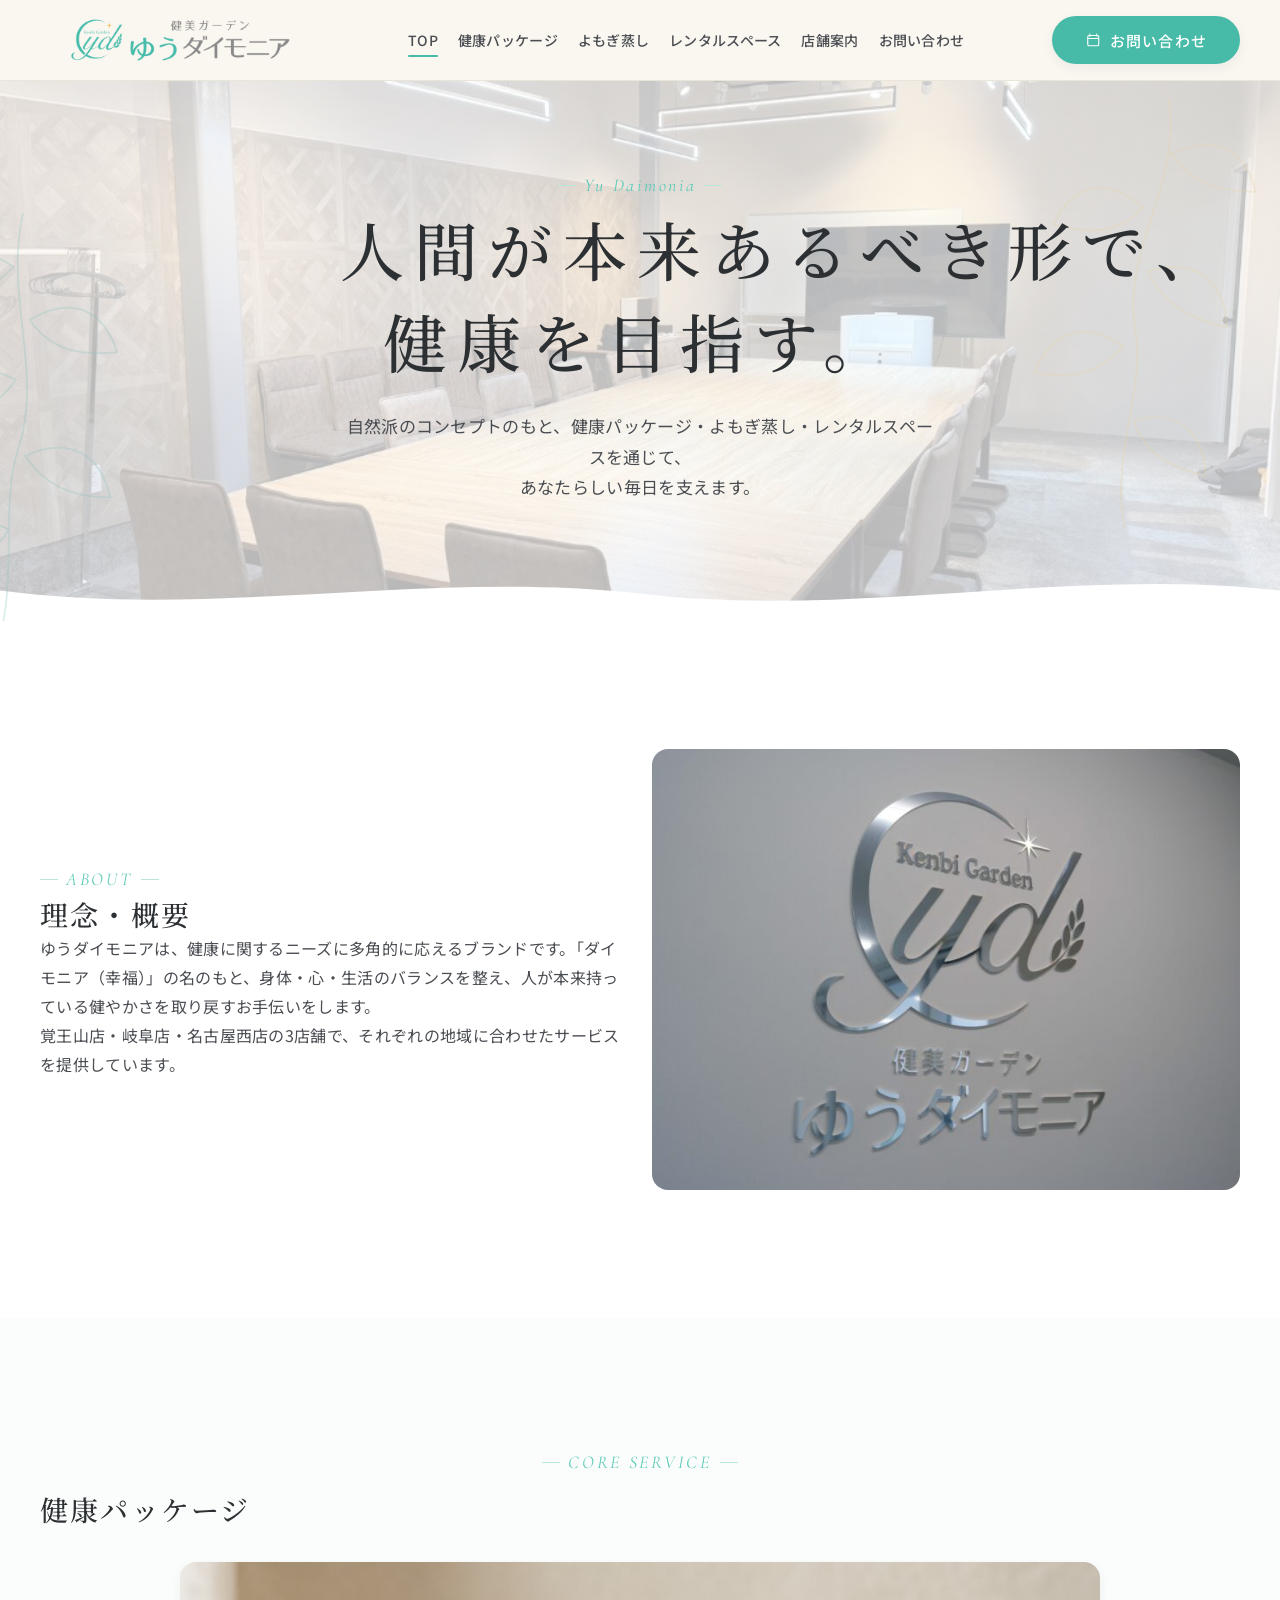
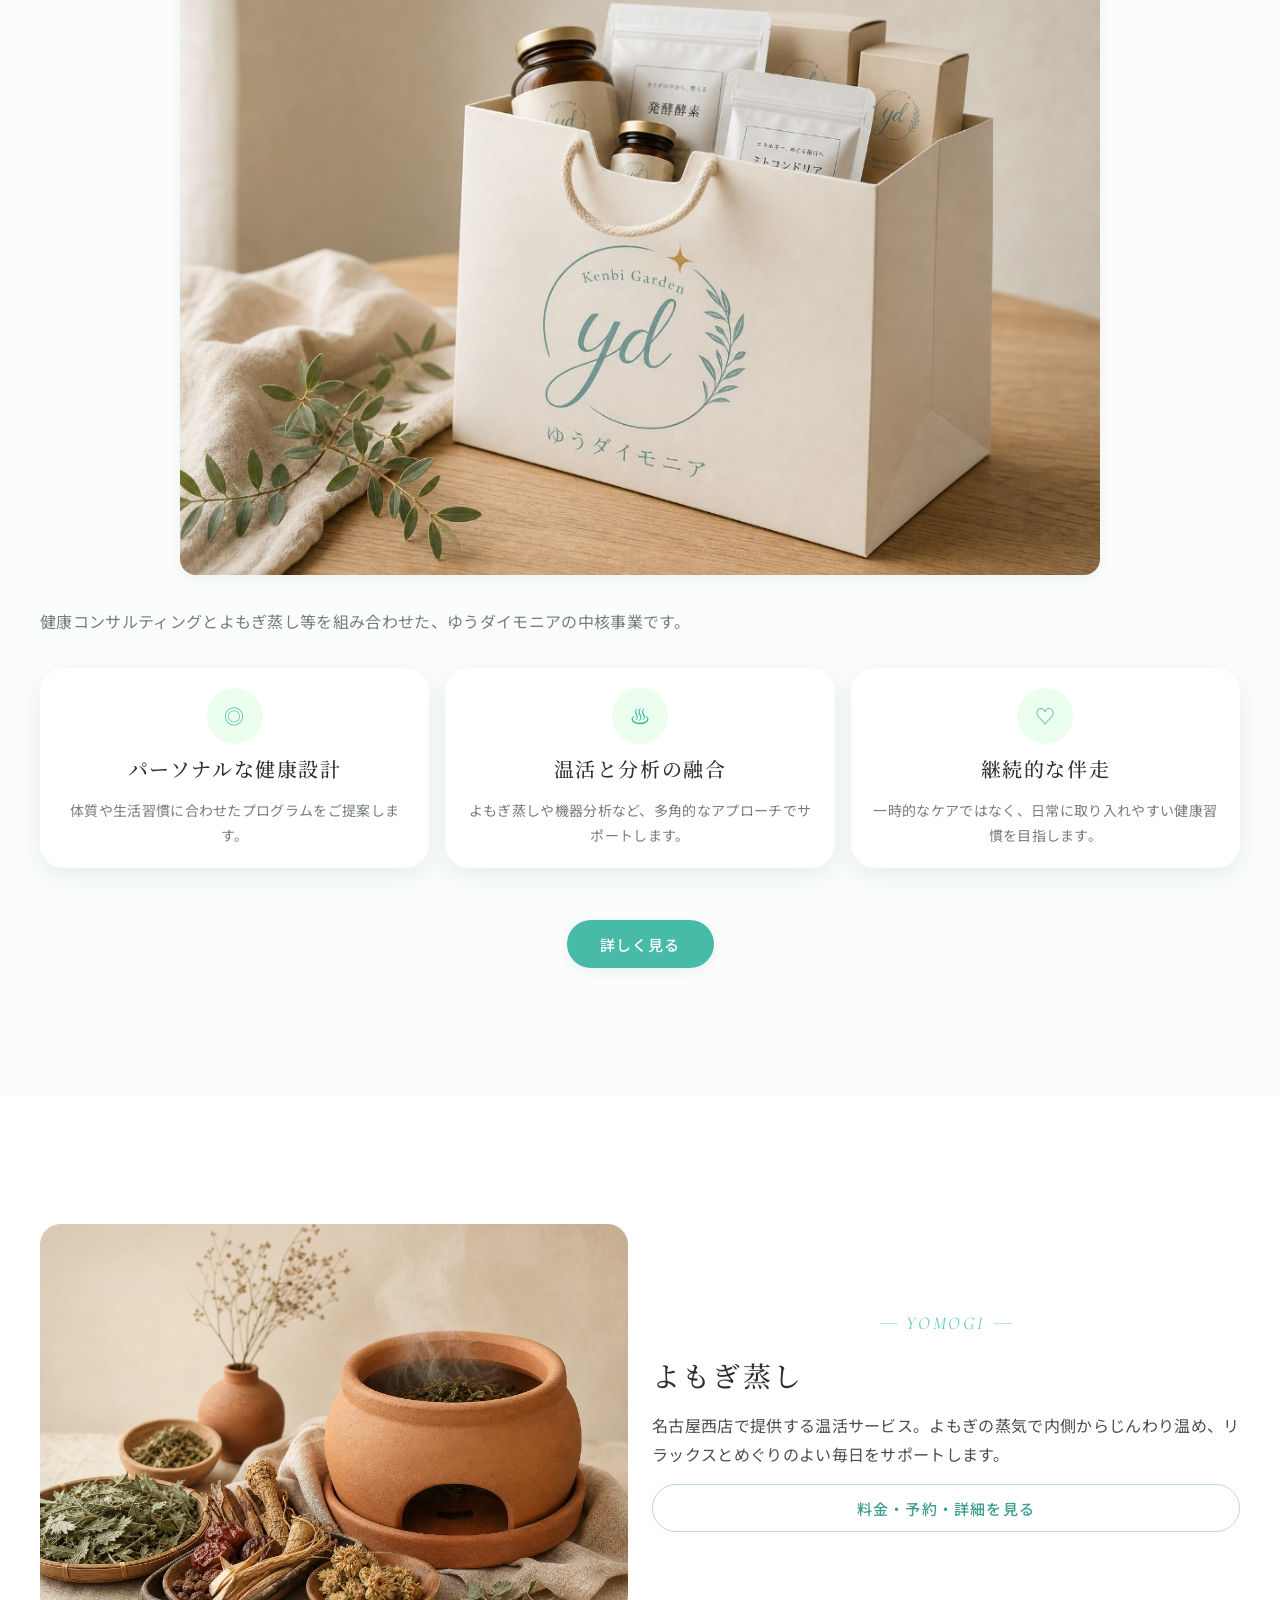
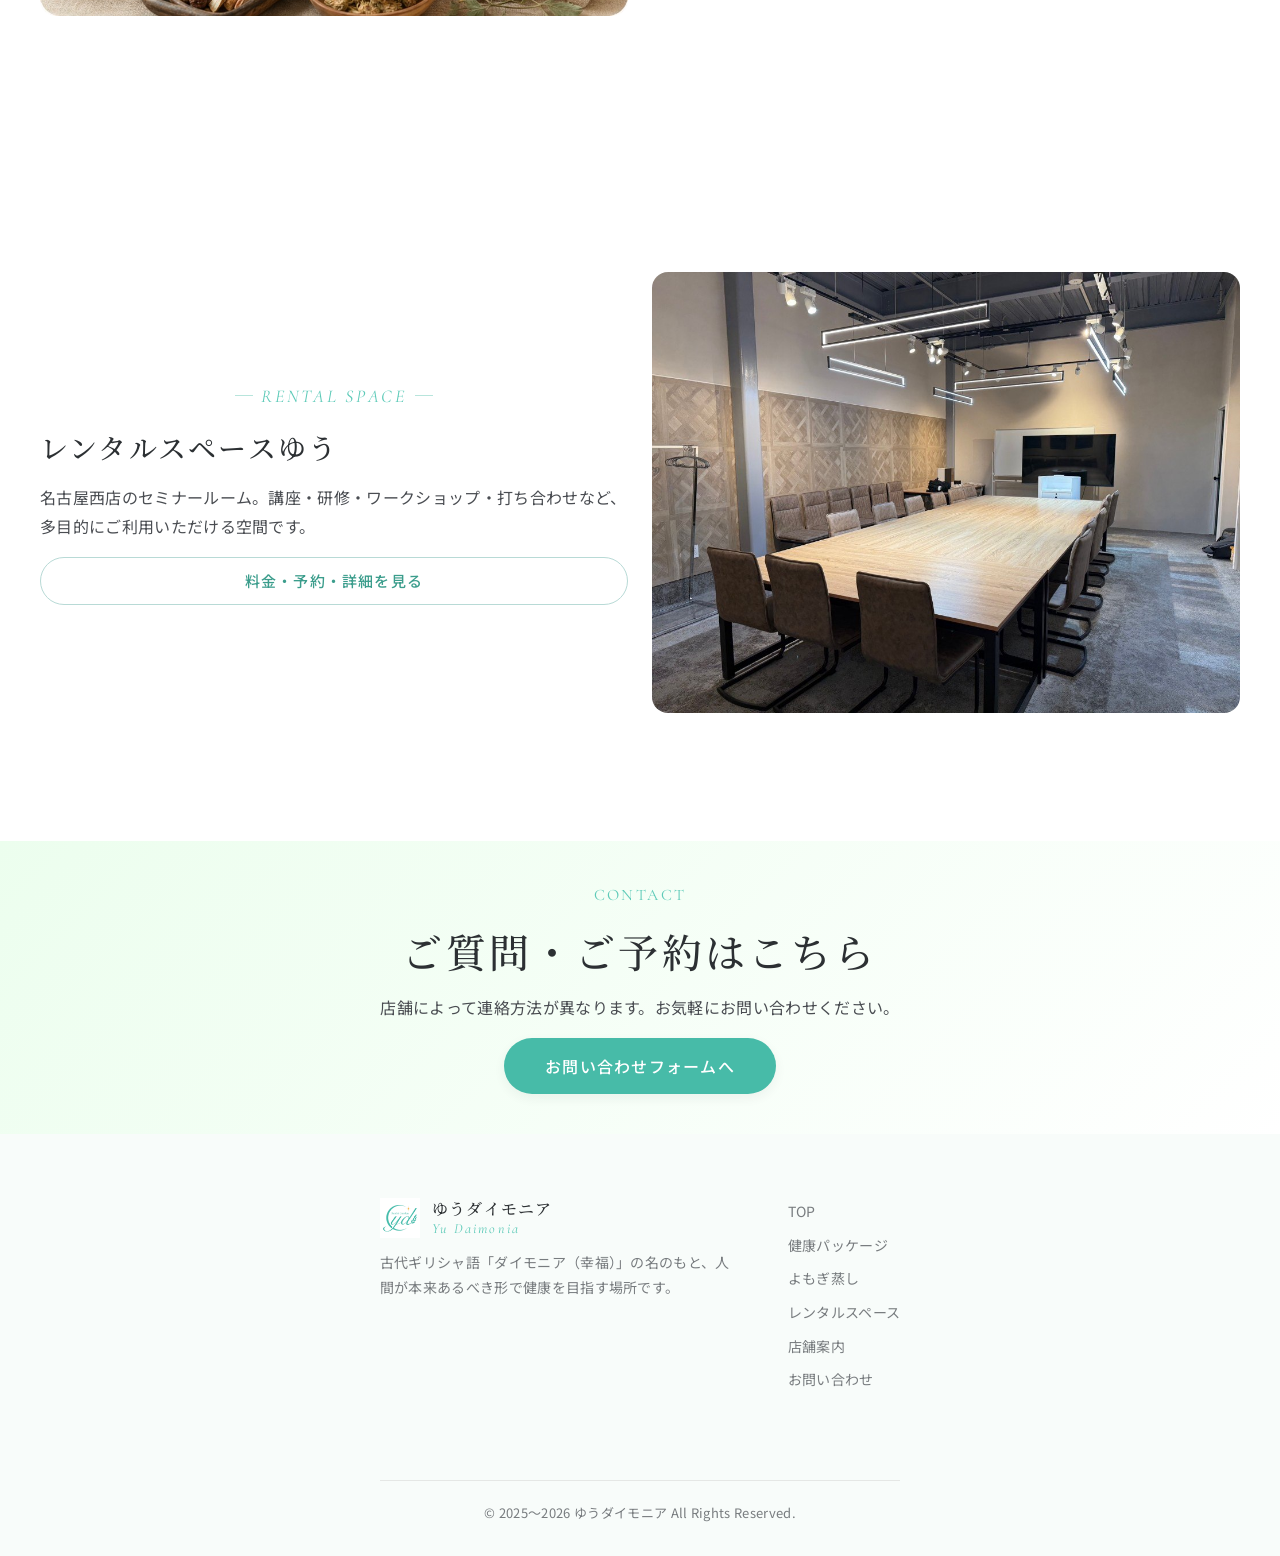
==== commit 71cd0761: "Add files via upload" ====
--- a/index.html
+++ b/index.html
@@ -1,4 +1,4 @@
-﻿<!DOCTYPE html>
+<!DOCTYPE html>
 <html lang="ja">
 <head>
   <meta charset="UTF-8">
@@ -49,6 +49,7 @@
       </a>
       <nav class="global-nav" aria-label="グローバルナビゲーション">
         <ul class="global-nav__list">
+          <li><a href="./" aria-current="page">TOP</a></li>
           <li><a href="health-package/">健康パッケージ</a></li>
           <li><a href="yomogi/"><span class="phrase-keep">よもぎ蒸し</span></a></li>
           <li><a href="rental-space/">レンタルスペース</a></li>
@@ -70,6 +71,7 @@
   <div class="mobile-nav-backdrop" aria-hidden="true"></div>
   <nav class="mobile-nav" id="mobile-nav" aria-label="モバイルナビゲーション">
     <ul class="mobile-nav__list">
+      <li><a href="./" aria-current="page">TOP</a></li>
       <li><a href="health-package/">健康パッケージ</a></li>
       <li><a href="yomogi/"><span class="phrase-keep">よもぎ蒸し</span></a></li>
       <li><a href="rental-space/">レンタルスペース</a></li>
@@ -198,6 +200,7 @@
       </div>
       <nav class="site-footer__nav" aria-label="フッターナビゲーション">
         <ul>
+          <li><a href="./">TOP</a></li>
           <li><a href="health-package/">健康パッケージ</a></li>
           <li><a href="yomogi/"><span class="phrase-keep">よもぎ蒸し</span></a></li>
           <li><a href="rental-space/">レンタルスペース</a></li>
--- a/assets/css/style.css
+++ b/assets/css/style.css
@@ -4356,6 +4356,14 @@
   line-height: 1.4;
 }
 
+.brand-about__visual img {
+  display: block;
+  width: 100%;
+  border-radius: var(--radius-xl);
+  object-fit: cover;
+  aspect-ratio: 4 / 3;
+}
+
 .brand-feature-grid,
 .plan-grid {
   display: grid;
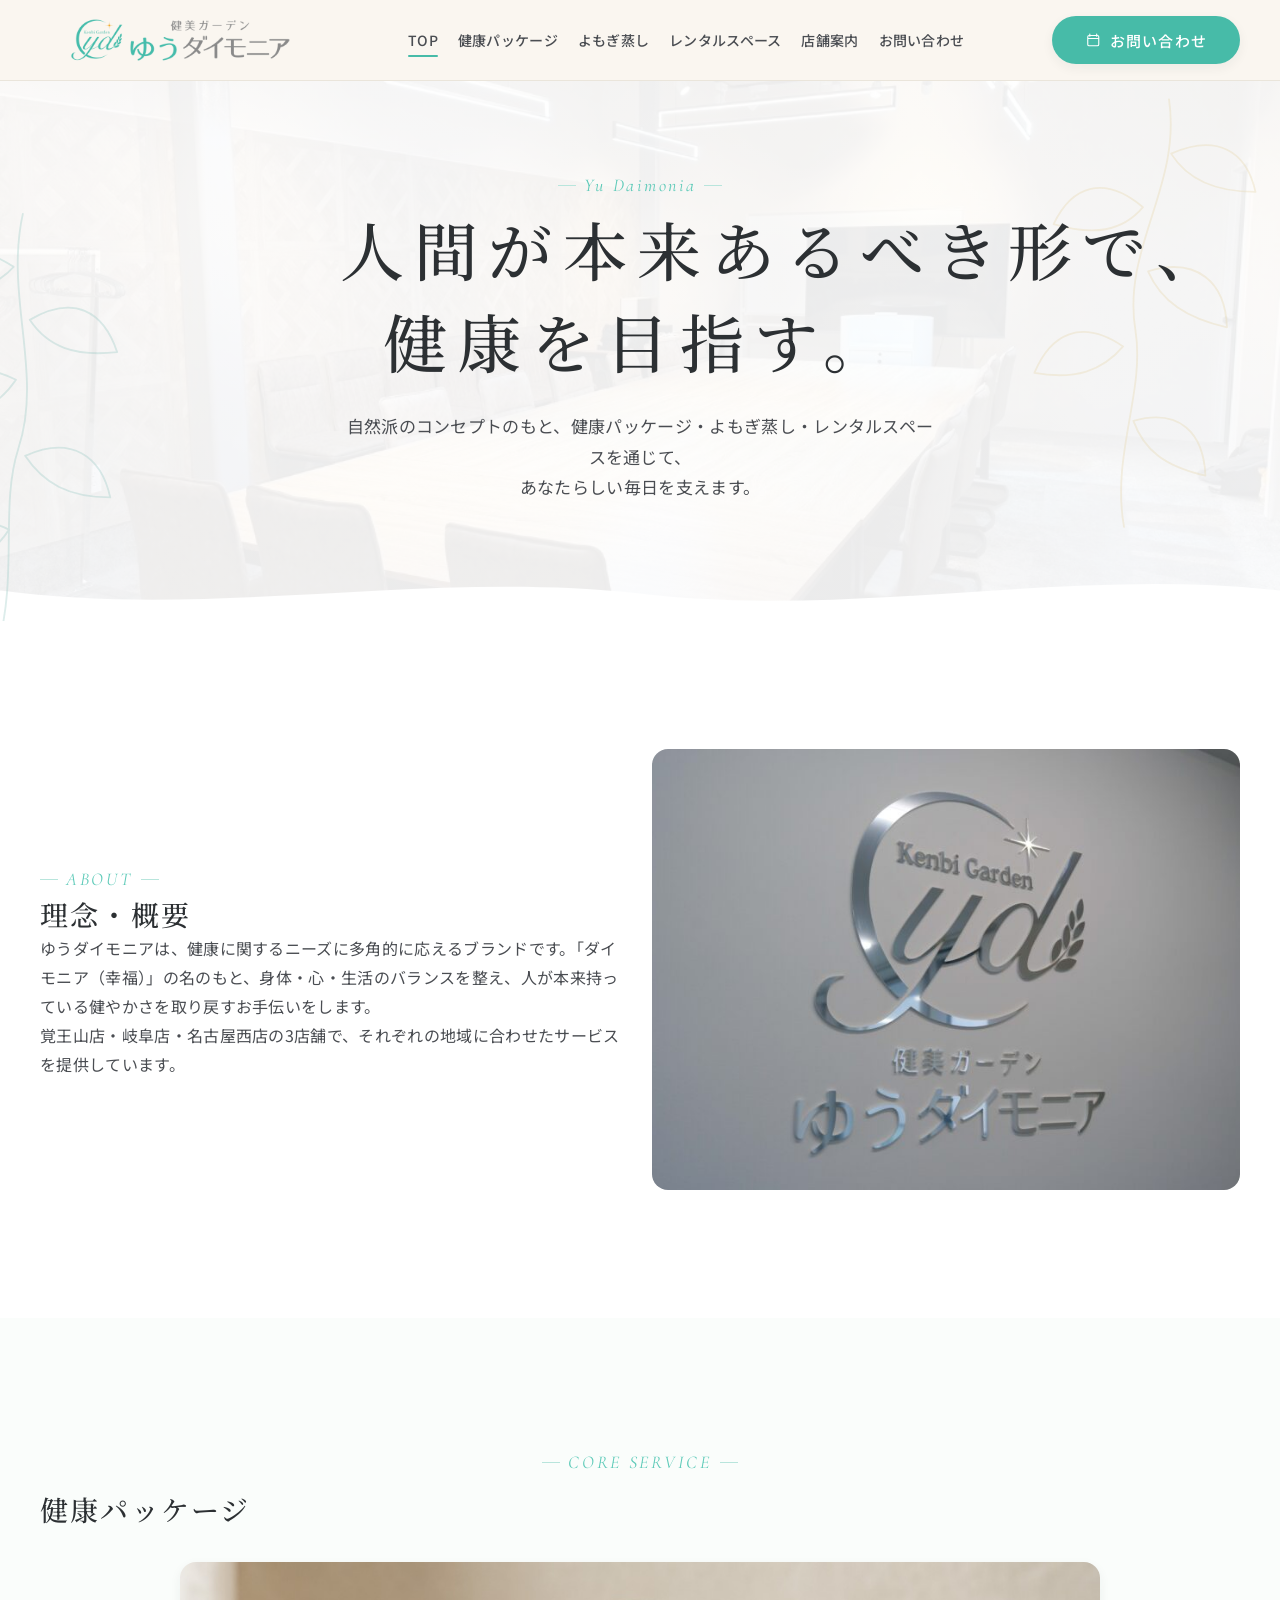
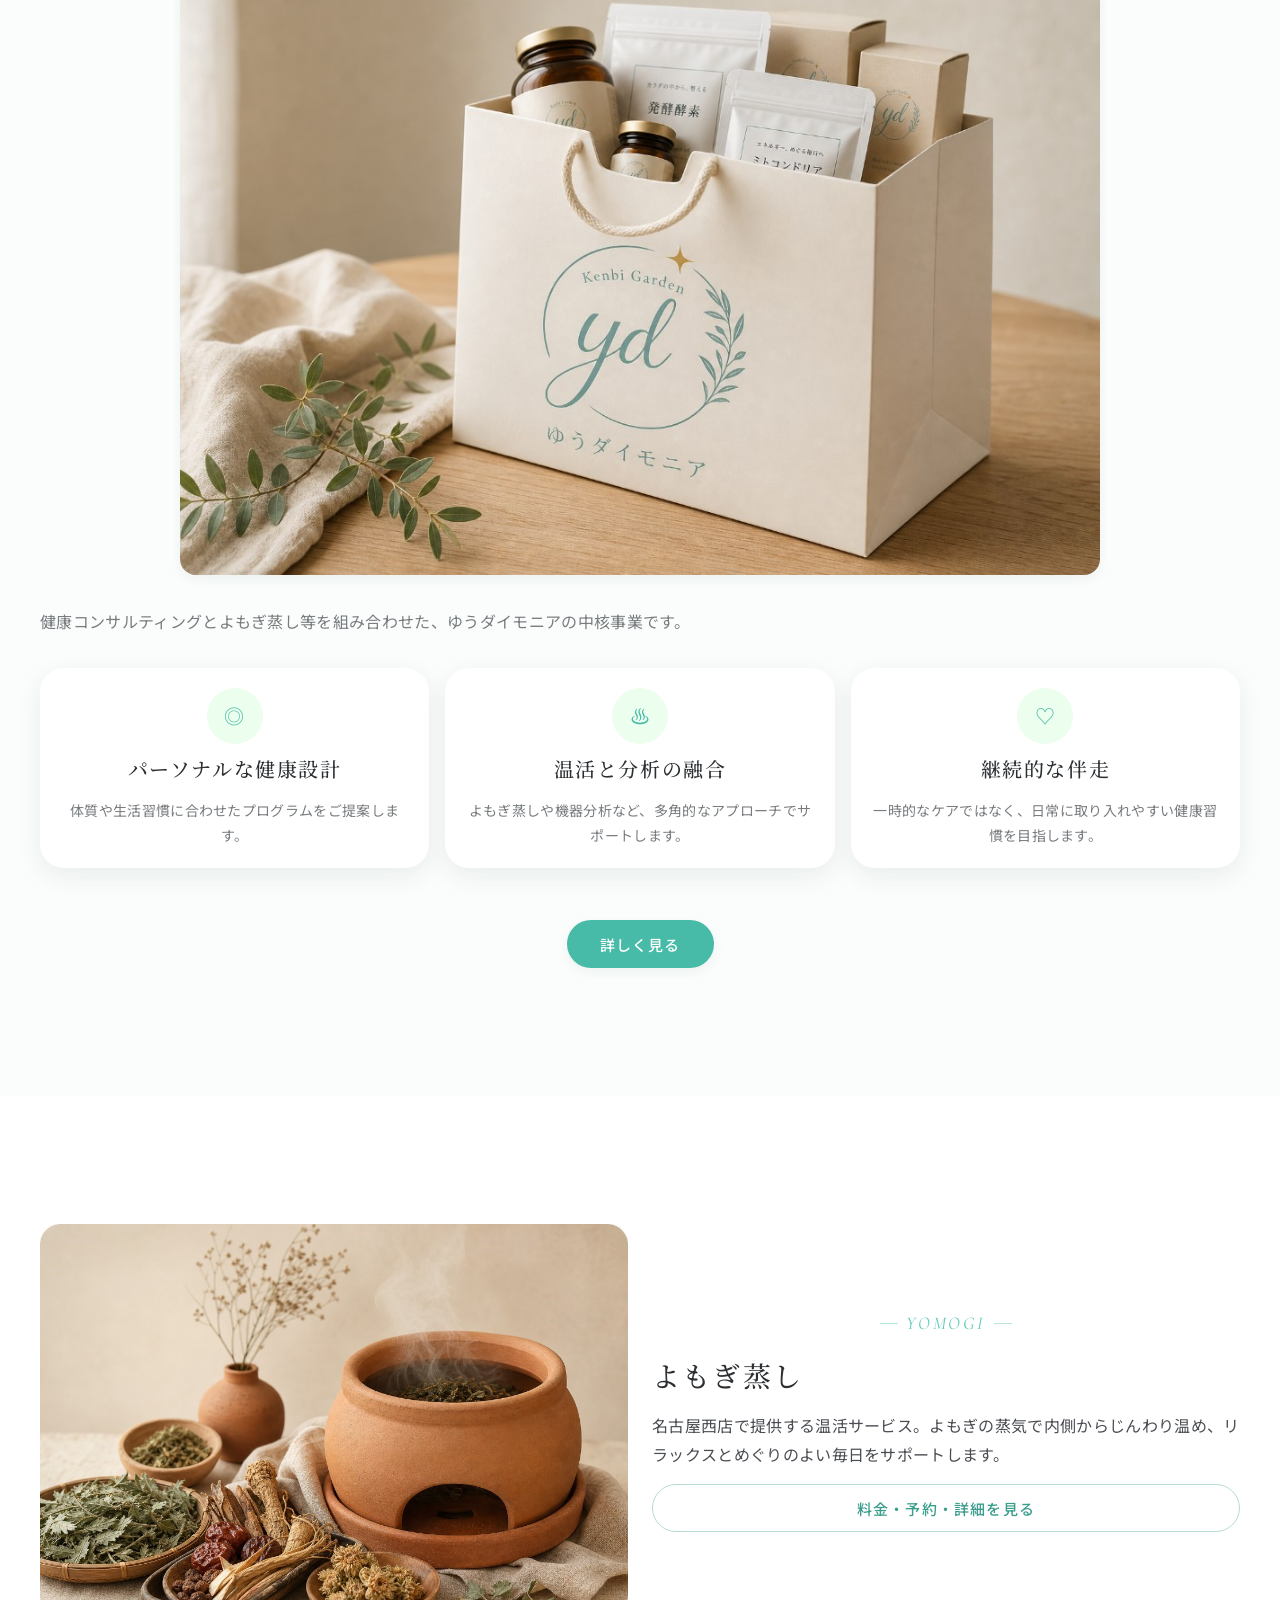
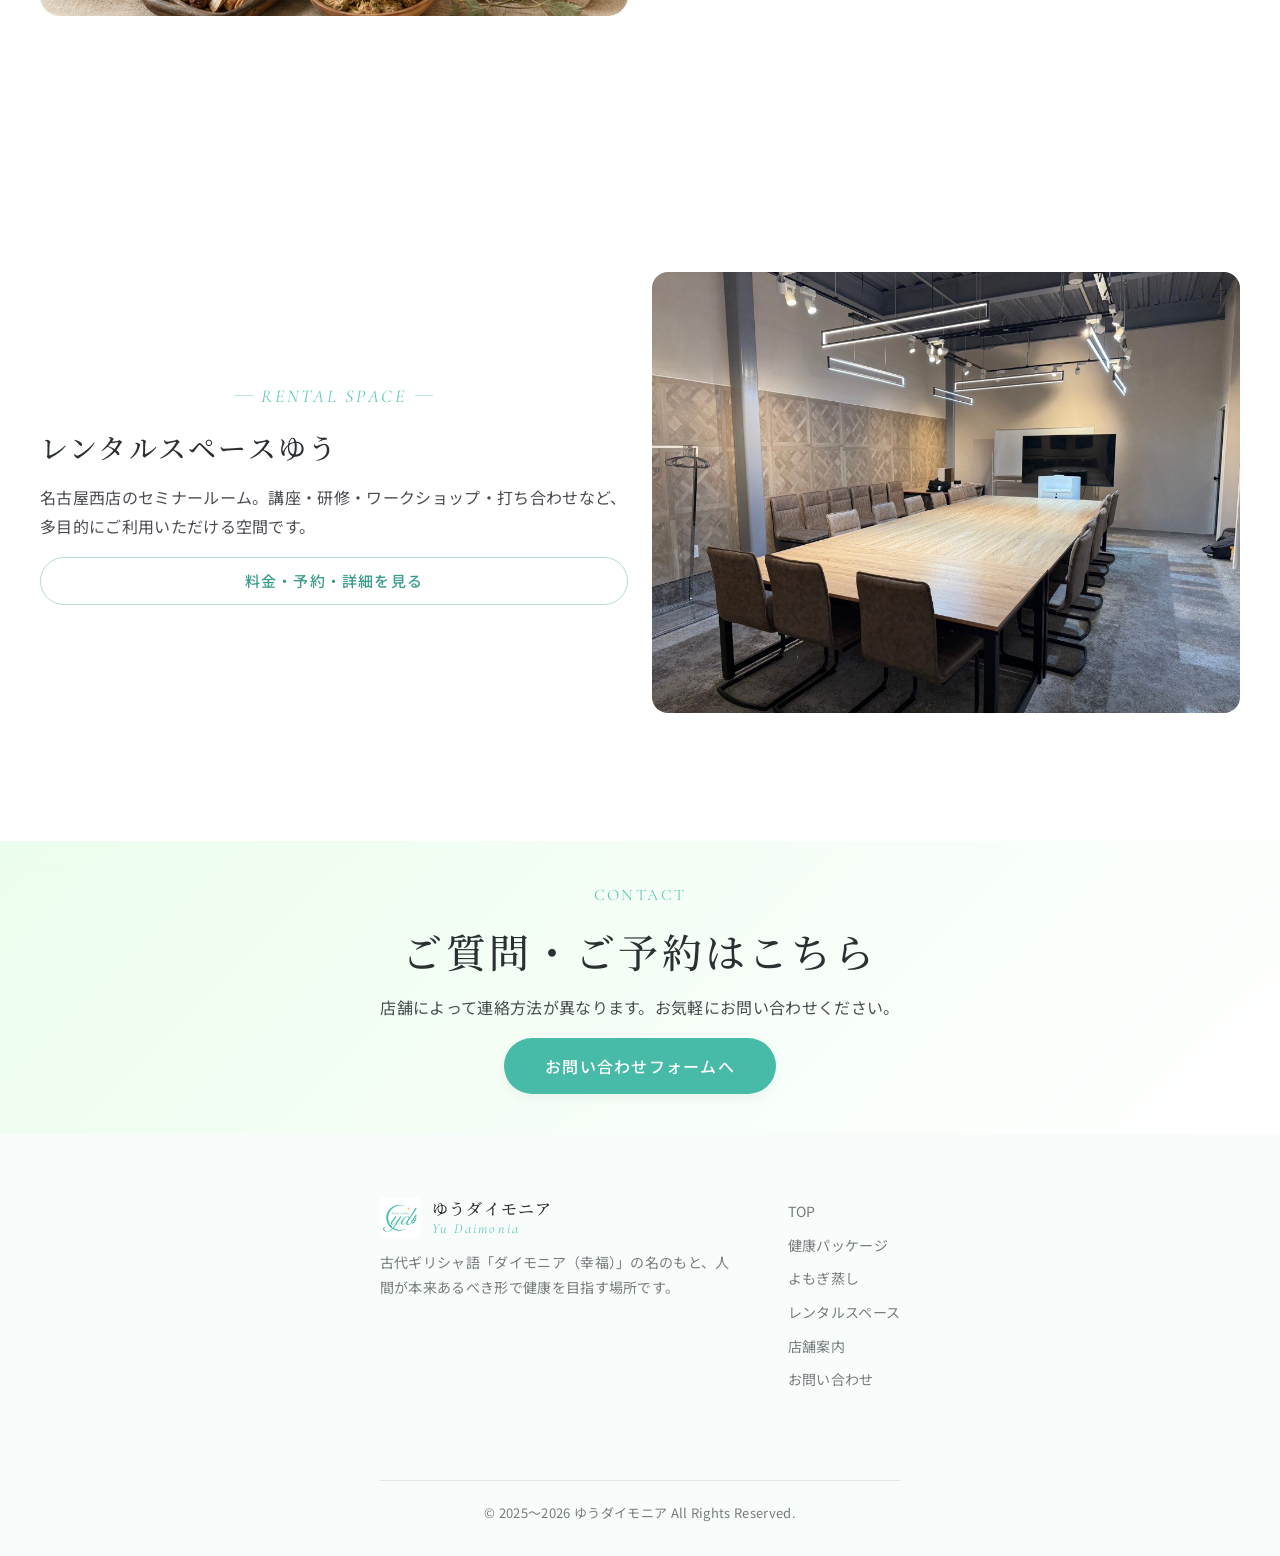
==== commit 9edc091a: "Add files via upload" ====
--- a/index.html
+++ b/index.html
@@ -40,6 +40,7 @@
 </script>
 </head>
 <body>
+  <div class="site-bg-deco" aria-hidden="true"></div>
 
   <a class="skip-link" href="#main-content">本文へスキップ</a>
   <header class="site-header">
@@ -83,7 +84,11 @@
   <main id="main-content">
 
 <section class="home-hero home-hero--brand">
-      <div class="home-hero__bg home-hero__bg--brand" role="img" aria-label="自然と健康をイメージしたビジュアル"></div>
+      <div class="home-hero__bg home-hero__bg--brand" aria-hidden="true">
+        <video class="home-hero__video" autoplay muted loop playsinline preload="metadata">
+          <source src="assets/videos/home-hero-keyvisual.mp4" type="video/mp4">
+        </video>
+      </div>
       <img class="decoration-leaf home-hero__leaf home-hero__leaf--left" src="assets/svg/leaf-deco-01.svg" alt="" aria-hidden="true">
       <img class="decoration-leaf home-hero__leaf home-hero__leaf--right" src="assets/svg/leaf-deco-02.svg" alt="" aria-hidden="true">
       <div class="home-hero__inner">
--- a/assets/css/style.css
+++ b/assets/css/style.css
@@ -117,6 +117,7 @@
 }
 
 body {
+  position: relative;
   min-width: 320px;
   margin: 0;
   color: var(--color-text-main);
@@ -127,6 +128,18 @@
   background-color: var(--color-bg-base);
   -webkit-font-smoothing: antialiased;
   text-rendering: optimizeLegibility;
+}
+
+.site-bg-deco {
+  position: fixed;
+  inset: 0;
+  z-index: -1;
+  pointer-events: none;
+  background-color: var(--color-bg-base);
+  background-image: url("../images/site-background-deco.png");
+  background-repeat: no-repeat;
+  background-position: right bottom;
+  background-size: clamp(480px, 92vw, 1200px) auto;
 }
 
 body.is-menu-open {
@@ -2163,9 +2176,11 @@
   border-radius: 50%;
 }
 
-.space-equipment-item__icon img {
-  width: 40px;
-  height: 40px;
+.space-equipment-item__icon--text {
+  font-size: 0.6875rem;
+  font-weight: 600;
+  line-height: 1.2;
+  letter-spacing: -0.02em;
 }
 
 .space-equipment-item__label {
@@ -4340,6 +4355,28 @@
   background-position: center;
 }
 
+.home-hero__video {
+  position: absolute;
+  inset: 0;
+  width: 100%;
+  height: 100%;
+  object-fit: cover;
+}
+
+.home-hero__bg--brand::after {
+  content: "";
+  position: absolute;
+  inset: 0;
+  z-index: 1;
+  background: linear-gradient(rgba(255, 255, 255, 0.72), rgba(255, 255, 255, 0.72));
+}
+
+@media (prefers-reduced-motion: reduce) {
+  .home-hero__video {
+    display: none;
+  }
+}
+
 .brand-about__grid,
 .brand-service-split,
 .shop-block__grid {
@@ -4354,6 +4391,36 @@
   font-family: var(--font-serif-jp);
   font-size: var(--font-size-2xl);
   line-height: 1.4;
+}
+
+.shop-block__lead {
+  margin-top: var(--space-4);
+  color: var(--color-text-muted);
+  line-height: var(--leading-relaxed);
+}
+
+.shop-block__body h3 {
+  margin-top: var(--space-6);
+  font-size: var(--font-size-base);
+  font-weight: 600;
+}
+
+.shop-contact-note {
+  margin-top: var(--space-5);
+  color: var(--color-text-muted);
+  font-size: var(--font-size-sm);
+}
+
+.shop-contact-note a {
+  color: var(--color-primary);
+  font-weight: 600;
+  text-decoration: underline;
+  text-underline-offset: 0.15em;
+}
+
+.shop-block__media img {
+  aspect-ratio: 4 / 3;
+  object-position: center top;
 }
 
 .brand-about__visual img {
@@ -4680,6 +4747,24 @@
   margin-top: var(--space-4);
 }
 
+.shop-service-link-row {
+  display: flex;
+  flex-wrap: wrap;
+  align-items: center;
+  justify-content: space-between;
+  gap: var(--space-3);
+  padding: var(--space-4);
+  background-color: var(--color-bg-soft);
+  border: 1px solid var(--color-border-light);
+  border-radius: var(--radius-lg);
+}
+
+.shop-service-link-row__label {
+  color: var(--color-text-heading);
+  font-size: var(--font-size-base);
+  font-weight: 600;
+}
+
 .shop-badge {
   display: inline-block;
   margin-left: var(--space-2);
@@ -4791,8 +4876,8 @@
   }
 
   .shop-block__body h3 {
-    margin-top: var(--space-6);
-    font-size: var(--font-size-base);
+    margin-top: var(--space-5);
+    font-size: var(--font-size-sm);
   }
 
   .shop-service-list li strong {
@@ -4850,7 +4935,7 @@
   }
 
   .space-scene-grid {
-    grid-template-columns: 1fr;
+    grid-template-columns: repeat(2, minmax(0, 1fr));
   }
 
   .reservation-placeholder {
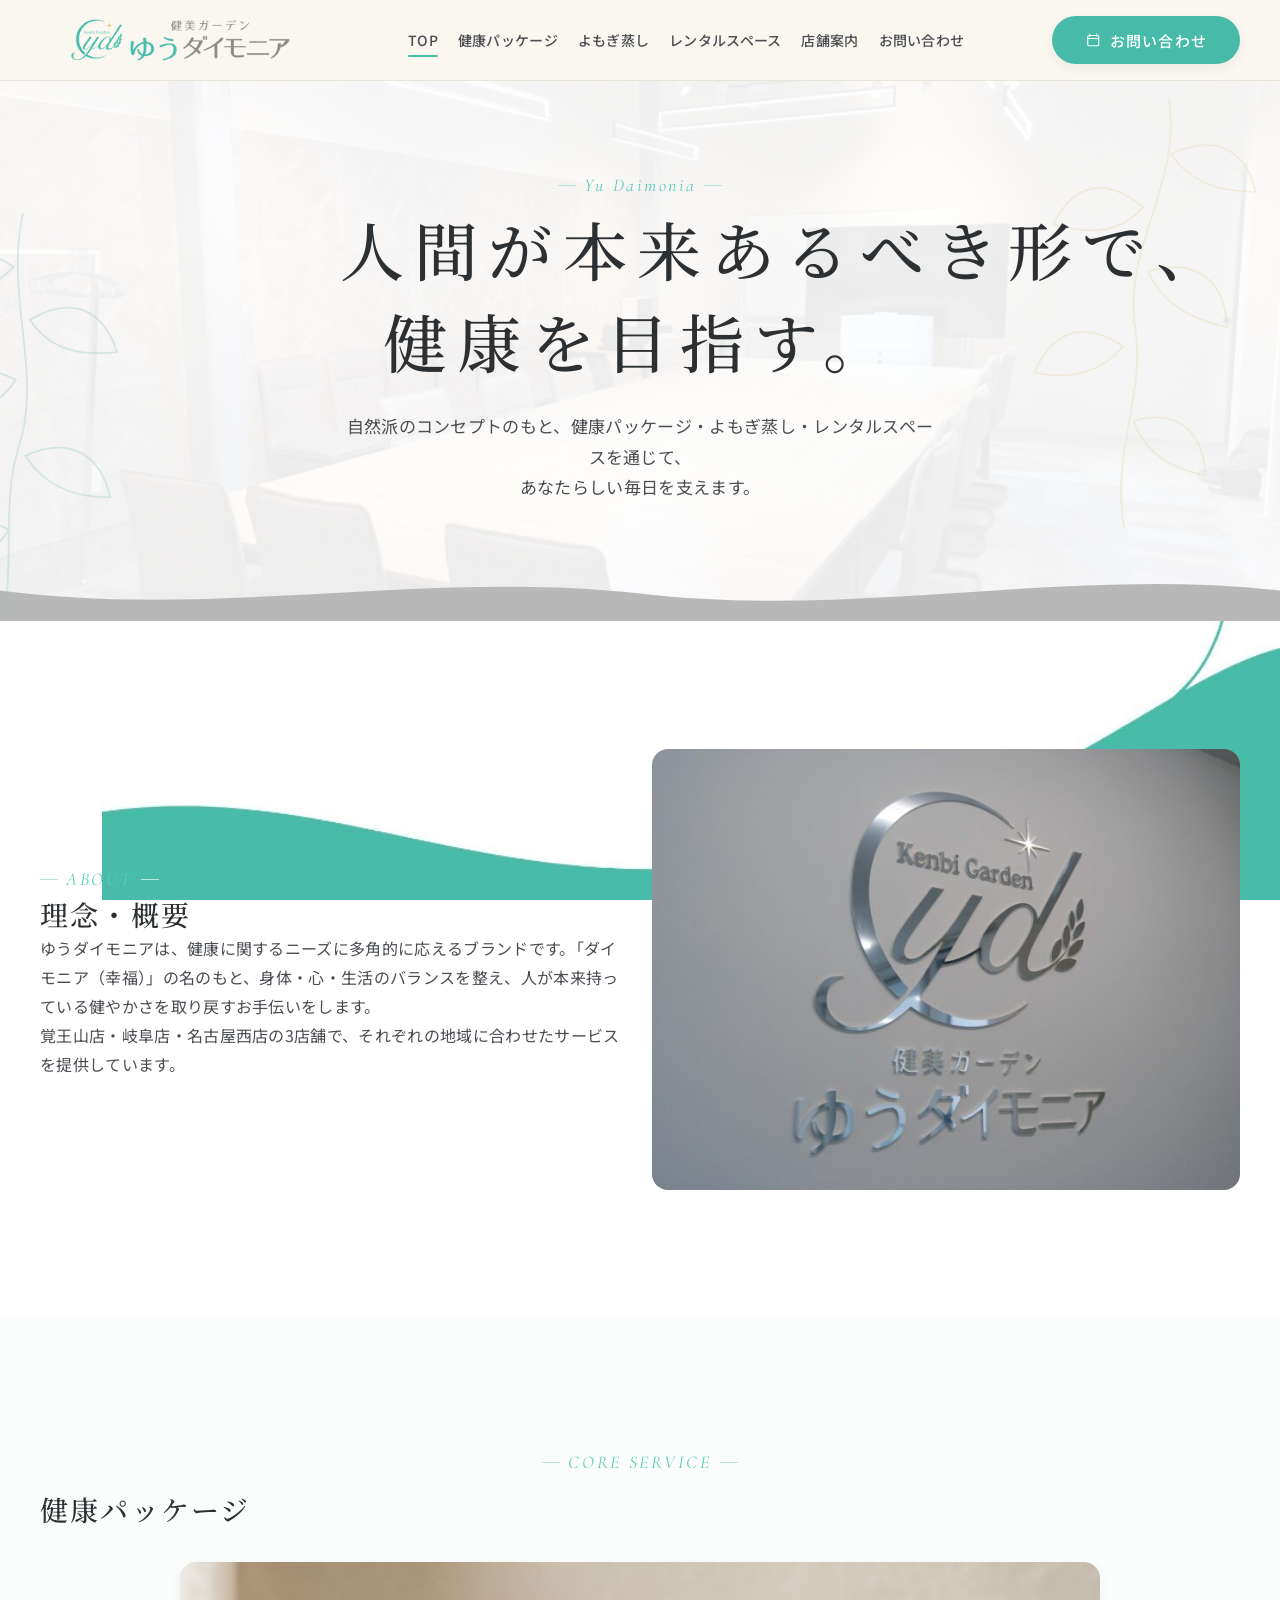
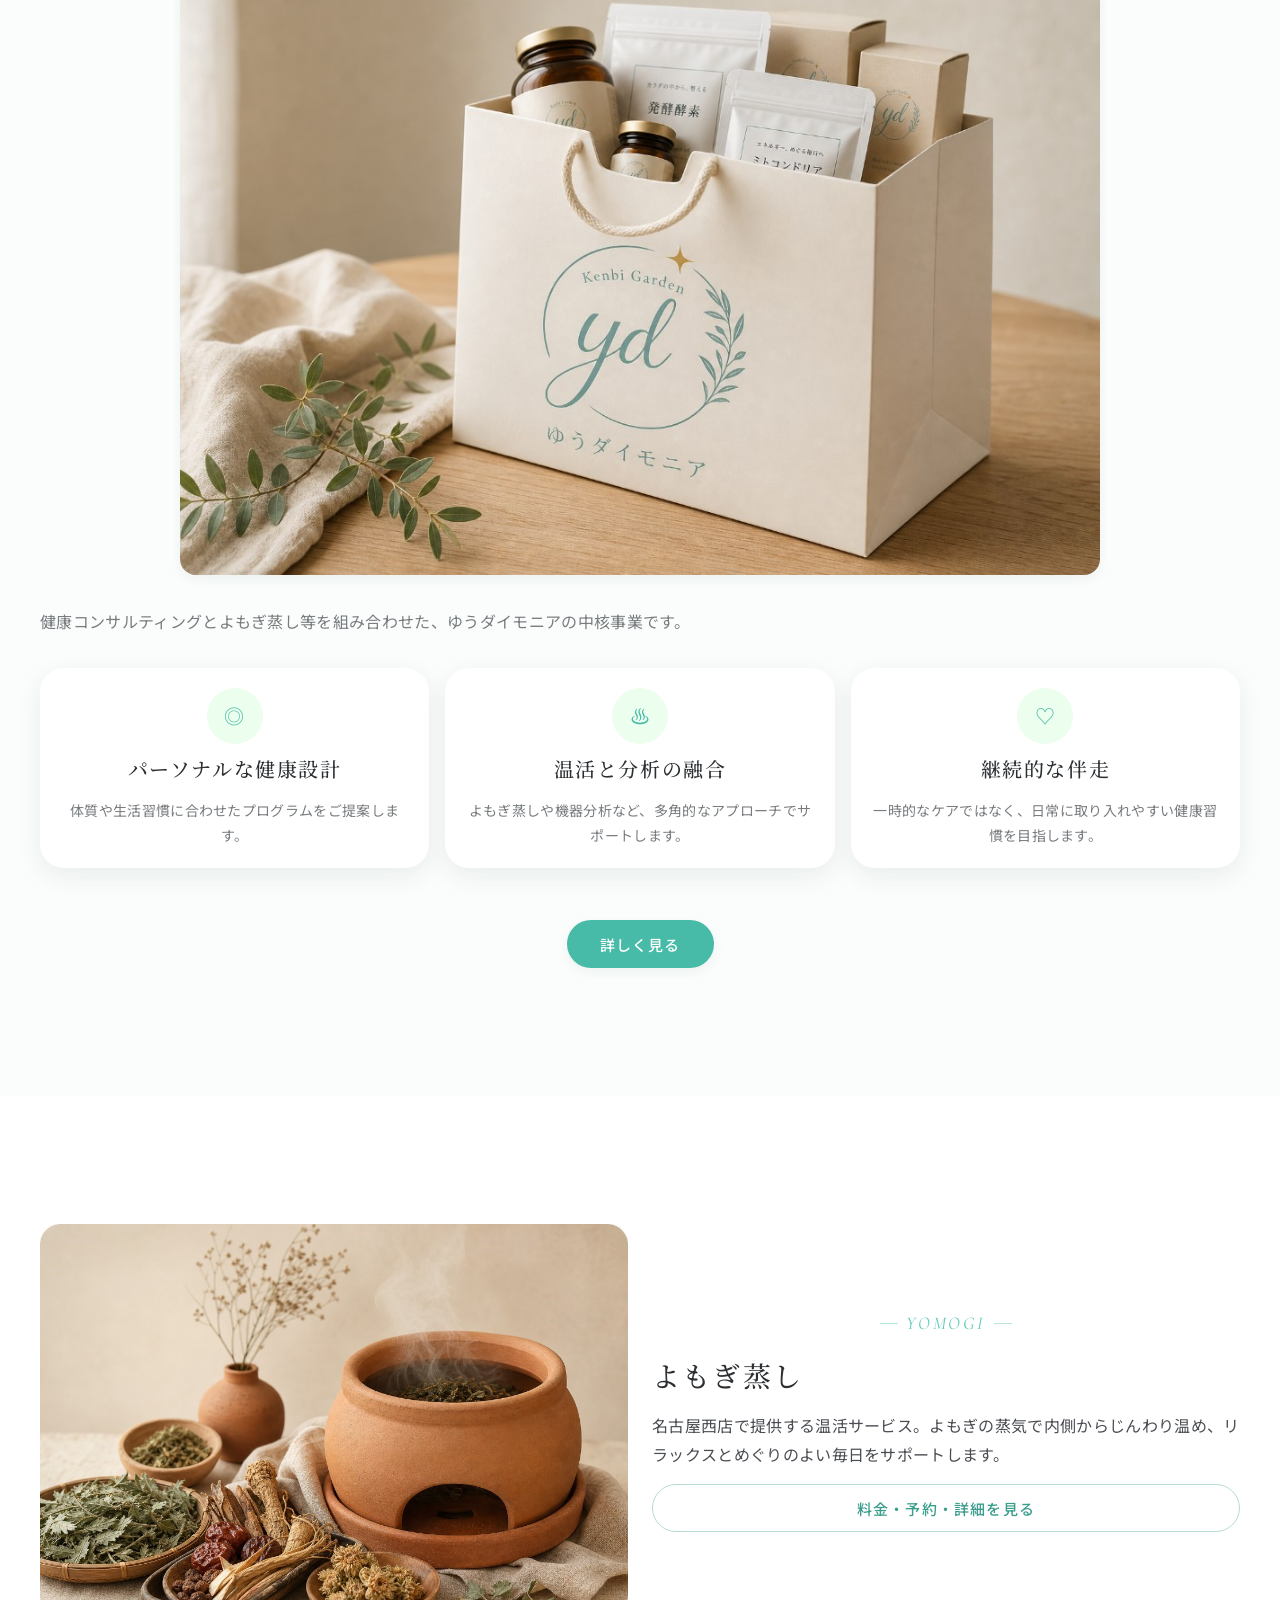
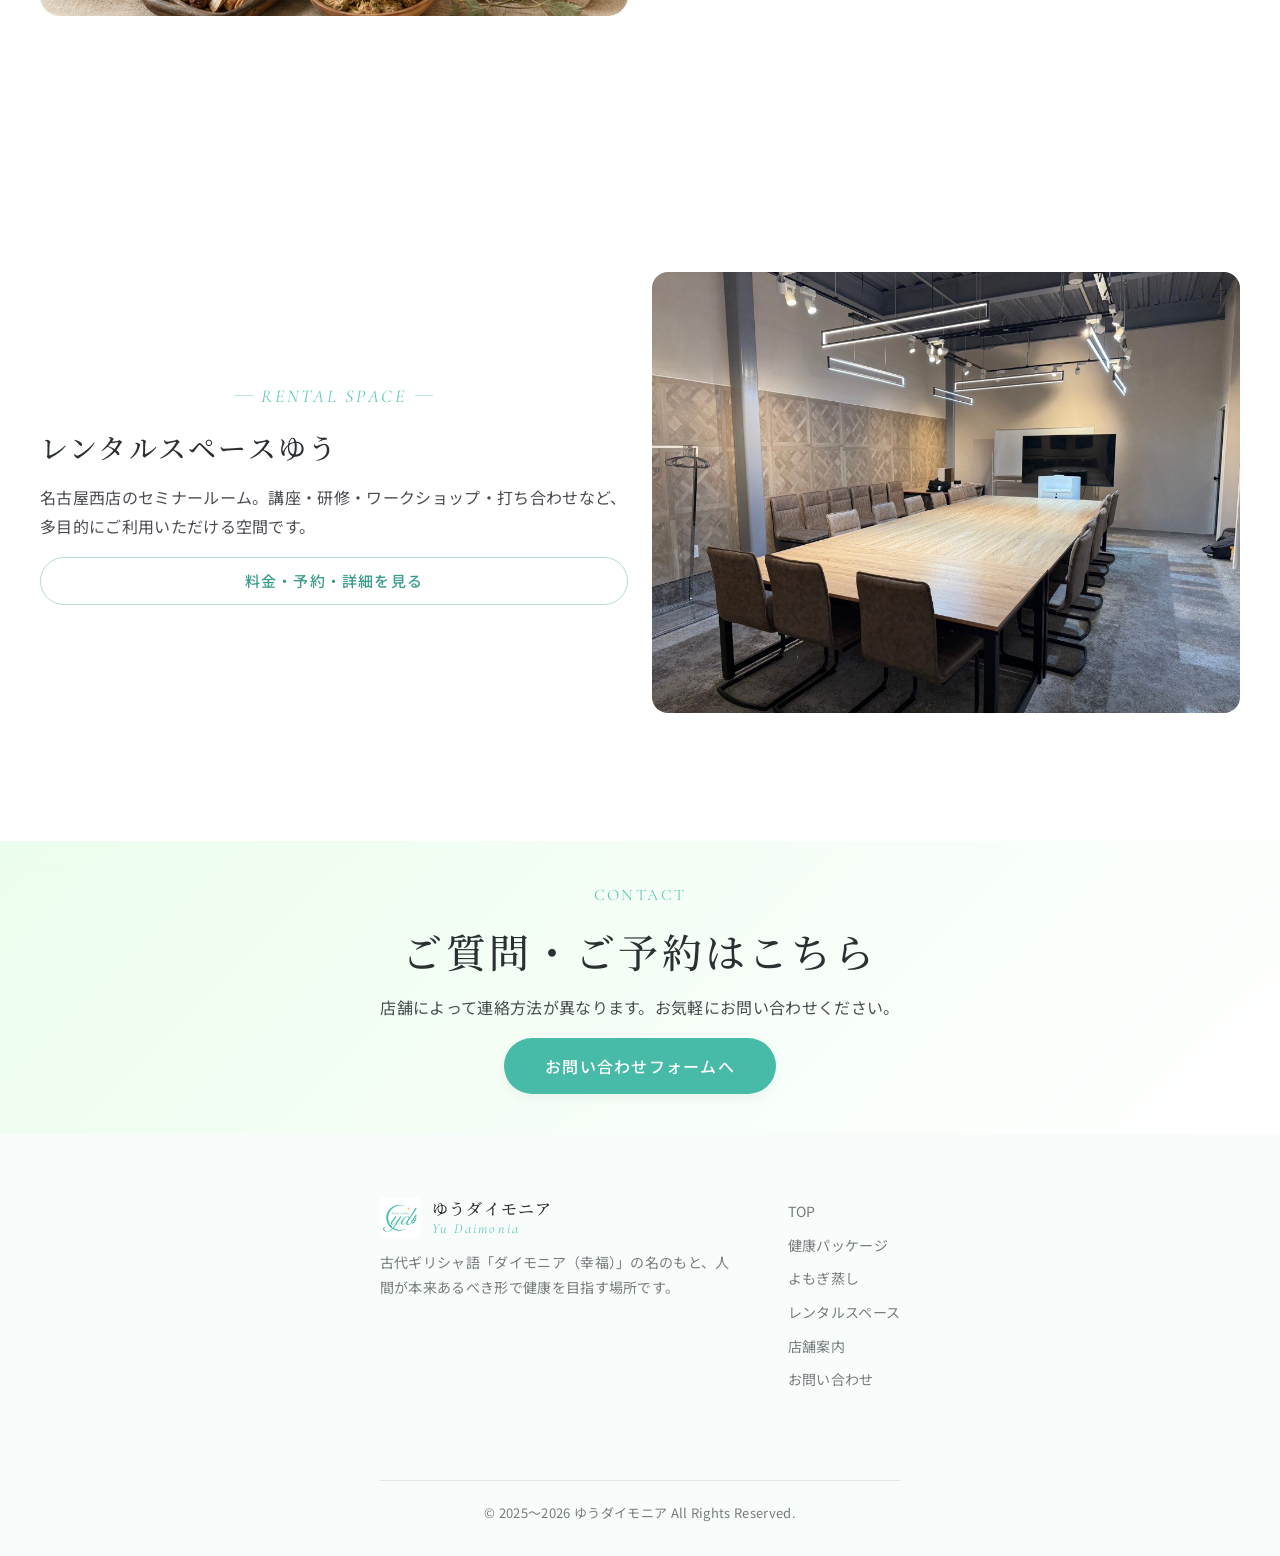
==== commit d28234bd: "Add files via upload" ====
--- a/index.html
+++ b/index.html
@@ -103,7 +103,7 @@
       </div>
       <div class="wave-divider" aria-hidden="true">
         <svg viewBox="0 0 1440 80" preserveAspectRatio="none">
-          <path d="M0,38 C240,76 480,10 720,42 C960,76 1200,6 1440,38 L1440,80 L0,80 Z" fill="var(--color-bg-base)"/>
+          <path d="M0,38 C240,76 480,10 720,42 C960,76 1200,6 1440,38 L1440,80 L0,80 Z"/>
         </svg>
       </div>
     </section>
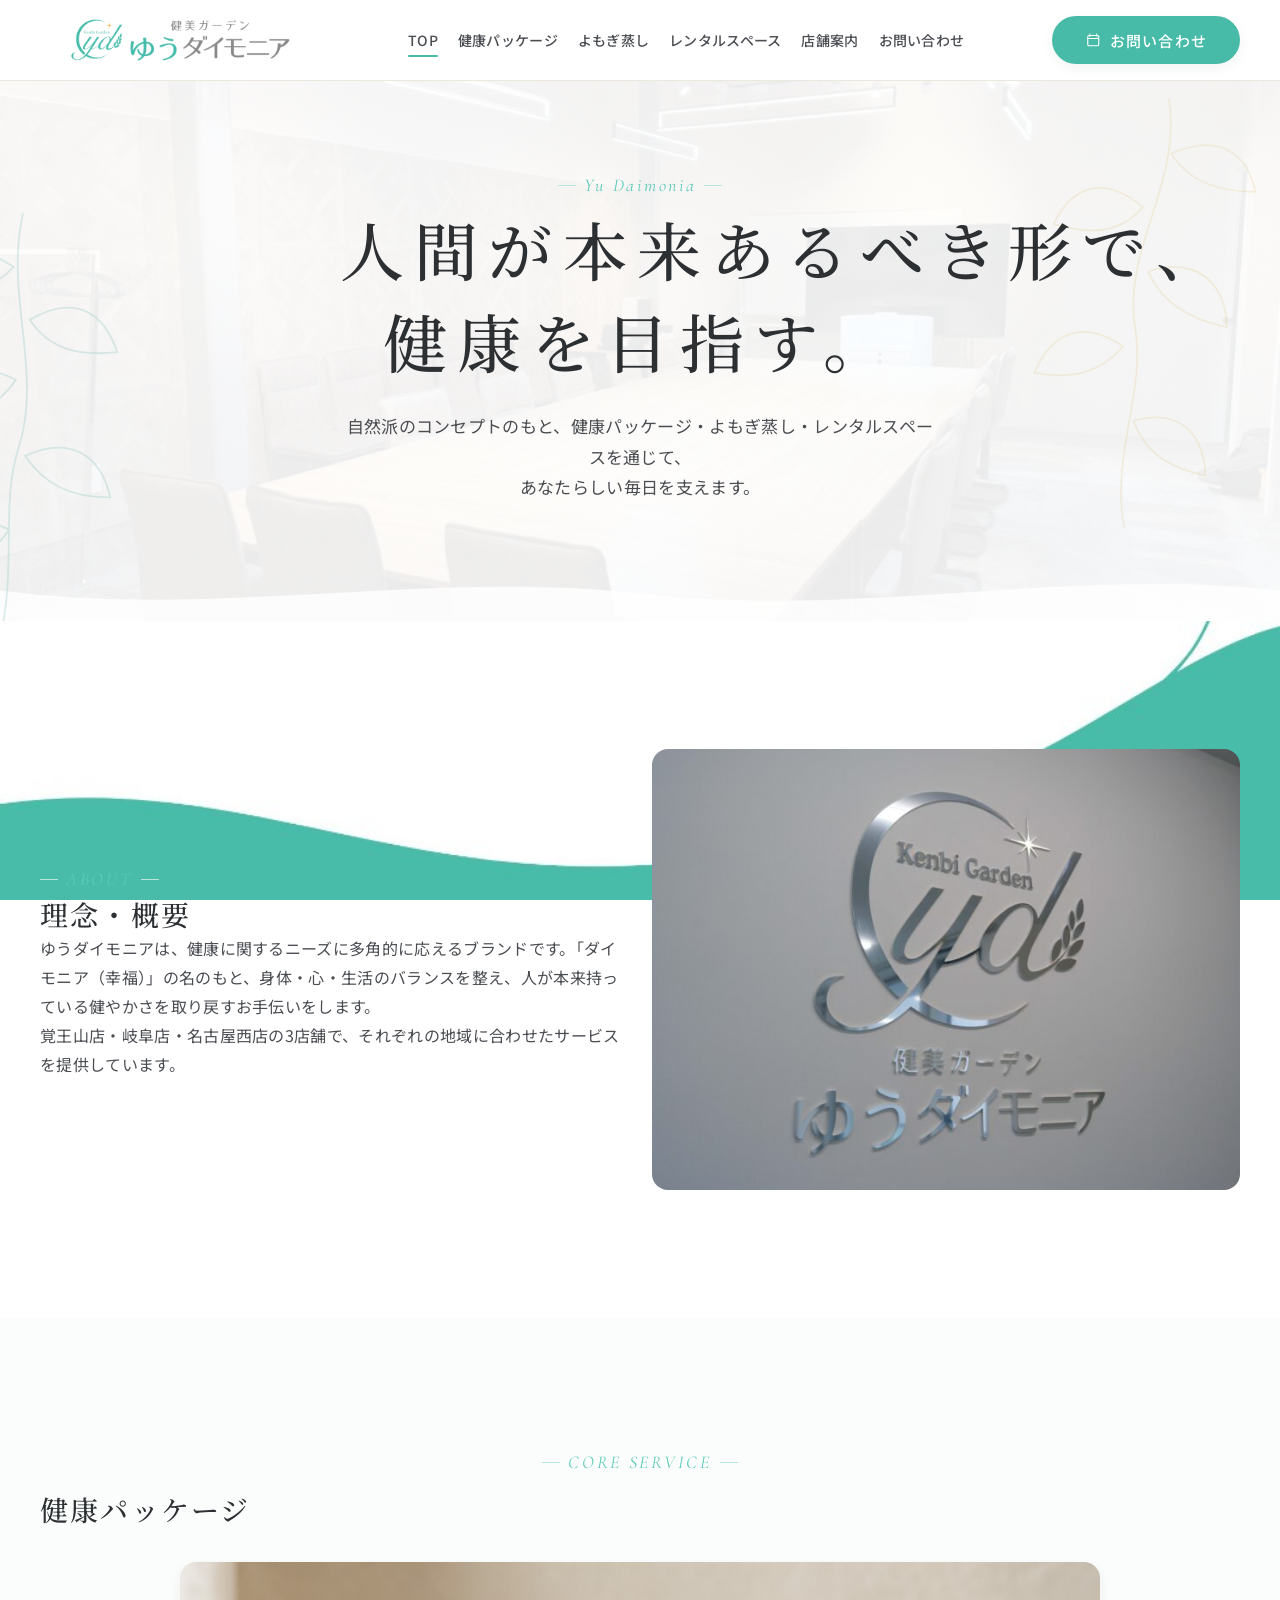
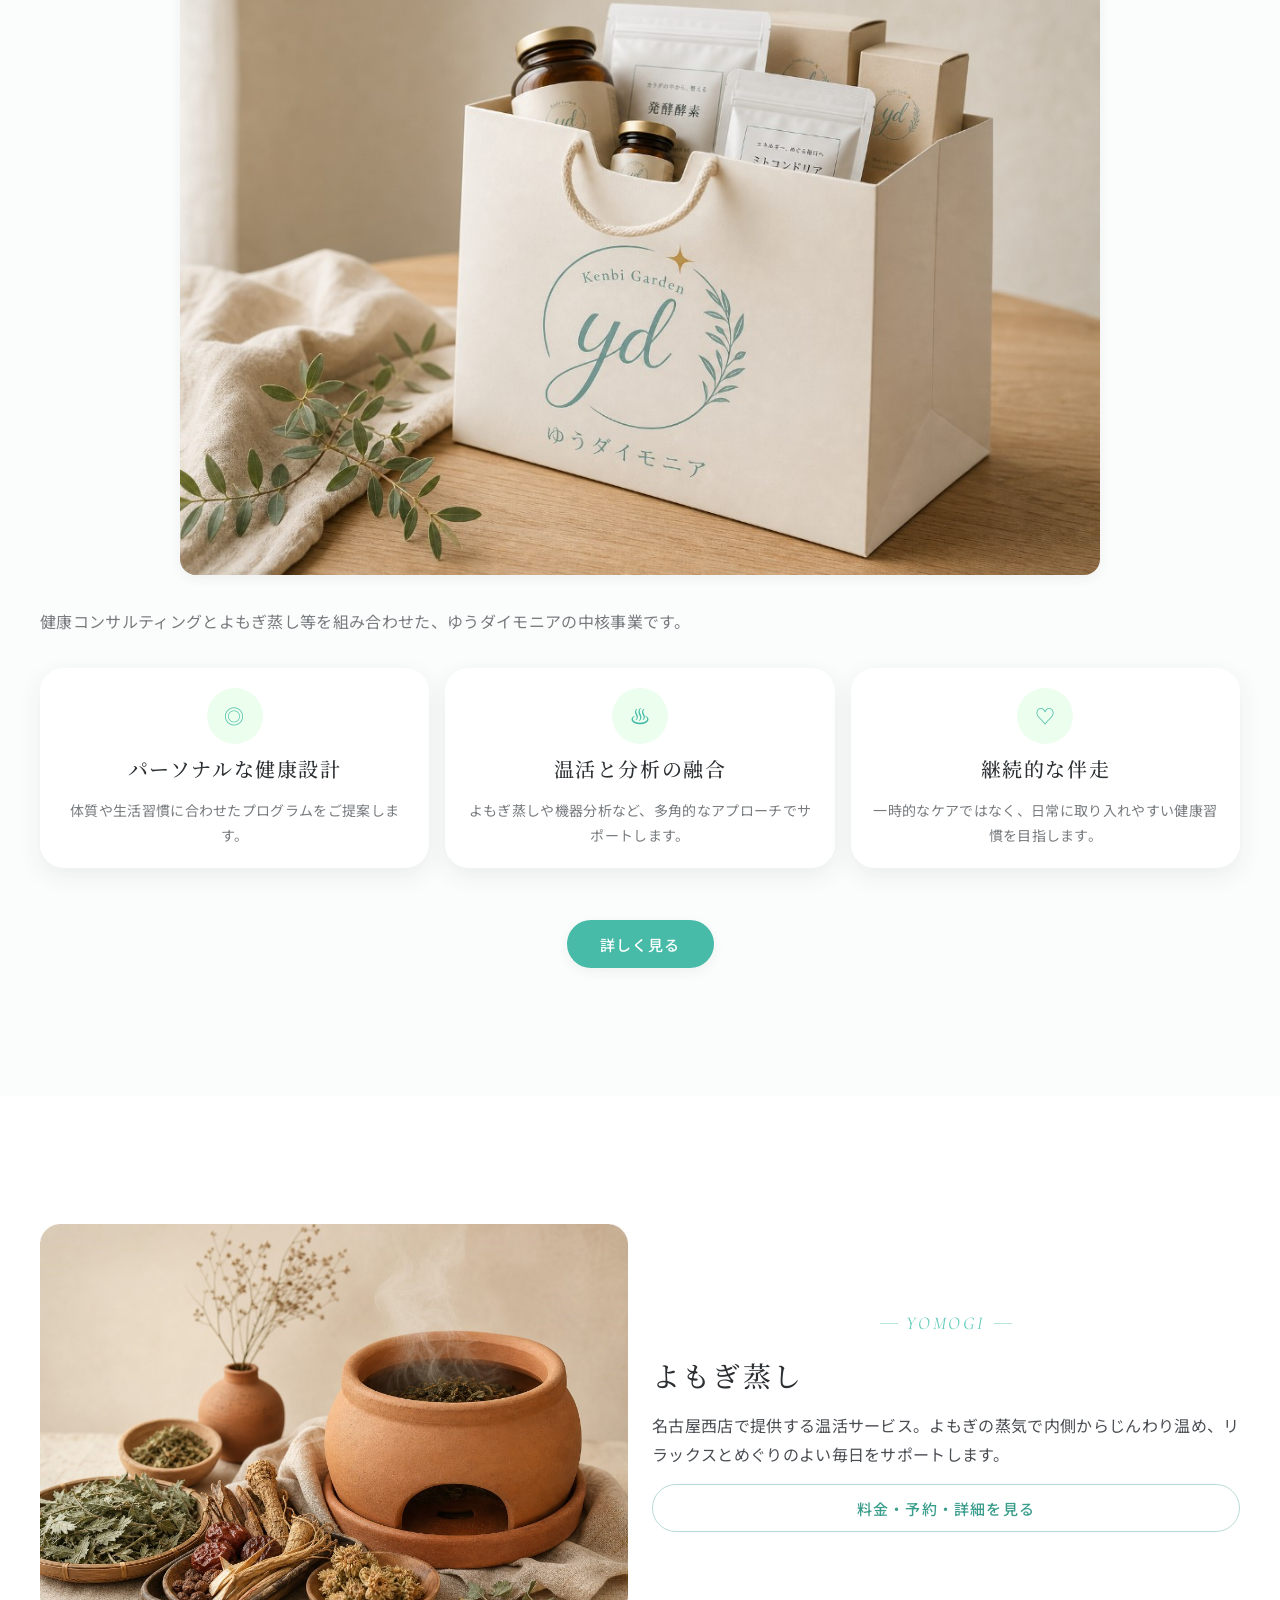
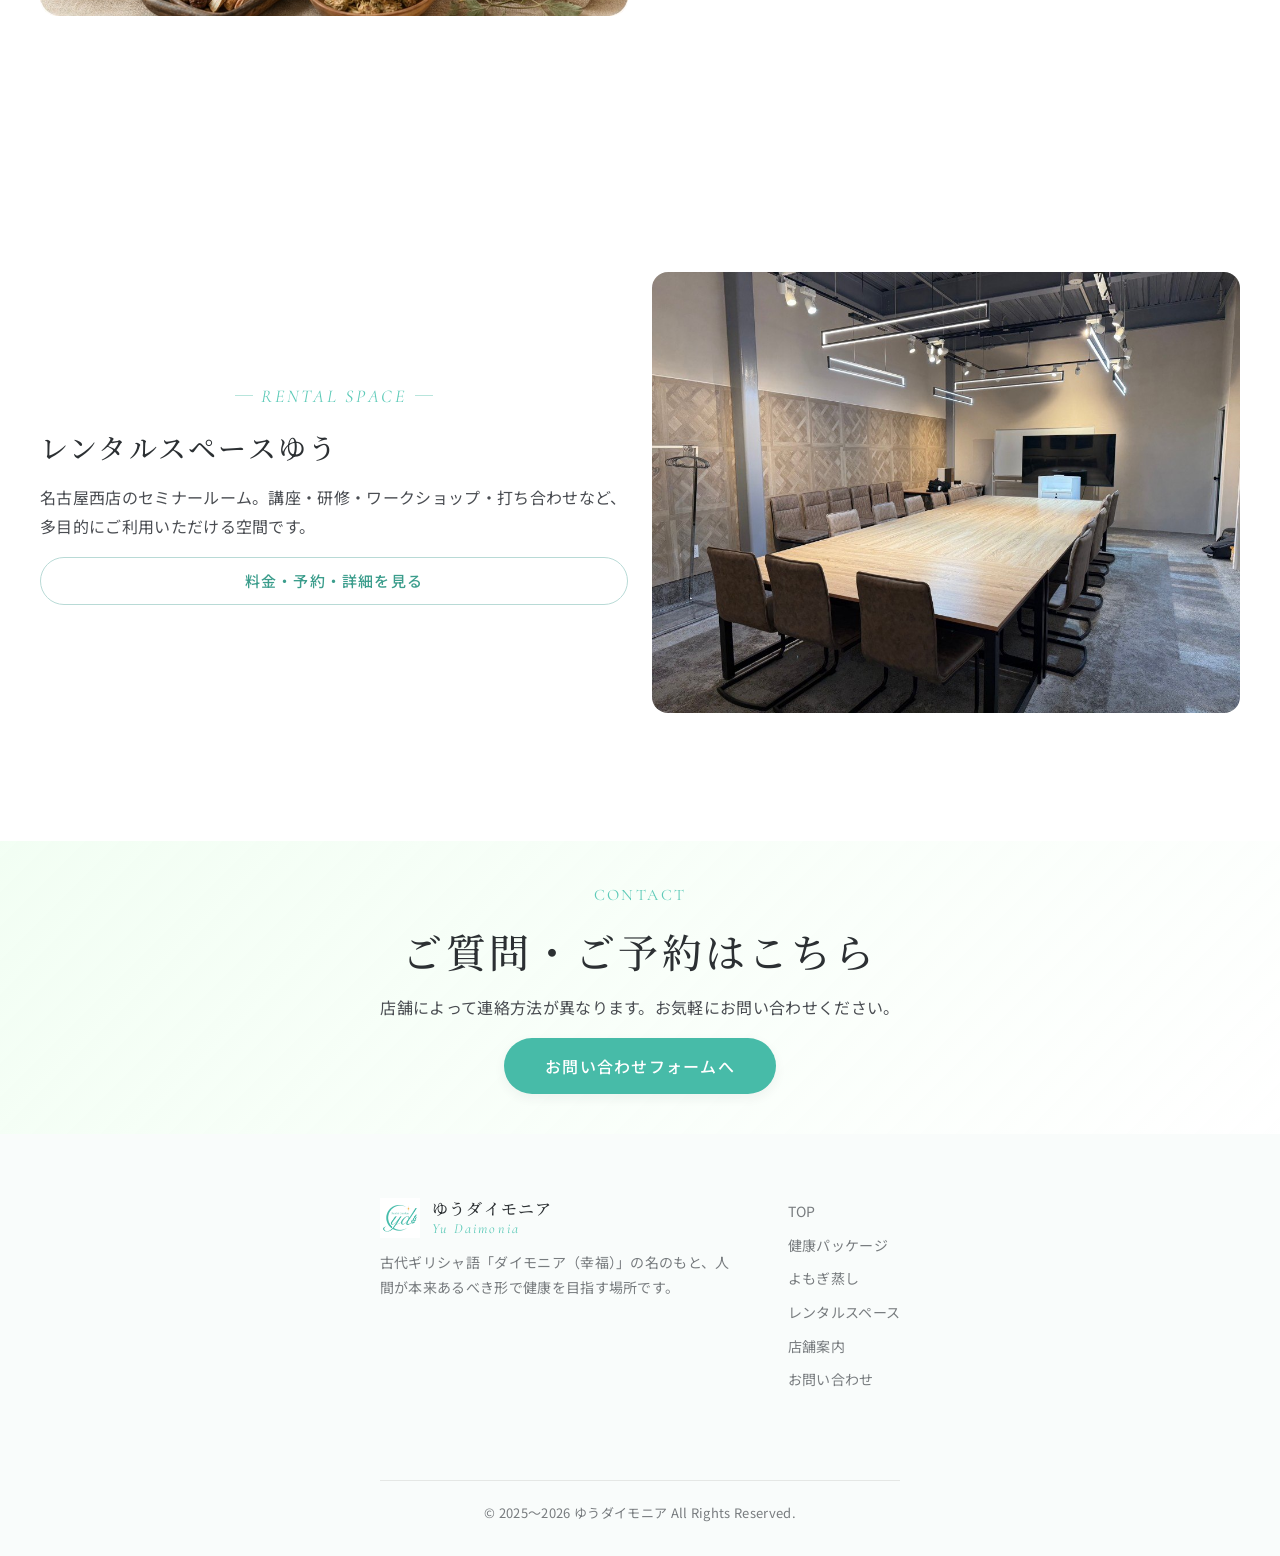
==== commit 71192498: "Add files via upload" ====
--- a/index.html
+++ b/index.html
@@ -58,11 +58,11 @@
           <li><a href="contact/">お問い合わせ</a></li>
         </ul>
       </nav>
-      <a href="contact/" class="btn btn--primary btn--pill site-header__cta">
+      <a href="contact/" class="btn btn--primary btn--pill site-header__cta" aria-label="お問い合わせ">
         <svg class="btn__icon" viewBox="0 0 24 24" aria-hidden="true">
           <path d="M7 3v3M17 3v3M4.5 9.5h15M6 5h12a2 2 0 0 1 2 2v11a2 2 0 0 1-2 2H6a2 2 0 0 1-2-2V7a2 2 0 0 1 2-2Z" fill="none" stroke="currentColor" stroke-width="1.6" stroke-linecap="round"/>
         </svg>
-        <span>お問い合わせ</span>
+        <span class="site-header__cta-label">お問い合わせ</span>
       </a>
       <button class="hamburger" type="button" aria-label="メニューを開く" aria-expanded="false" aria-controls="mobile-nav">
         <span></span><span></span><span></span>
--- a/assets/css/style.css
+++ b/assets/css/style.css
@@ -17,6 +17,11 @@
   --color-bg-cream: #F8FCFA;
   --color-bg-white: #FFFFFF;
   --color-bg-soft: #FAFDFB;
+  --color-bg-base-translucent: rgba(255, 255, 255, 0.82);
+  --color-bg-soft-translucent: rgba(250, 253, 251, 0.72);
+  --color-bg-cream-translucent: rgba(248, 252, 250, 0.78);
+  --color-bg-white-translucent: rgba(255, 255, 255, 0.86);
+  --color-primary-pale-translucent: rgba(236, 254, 238, 0.68);
 
   /* Colors: text */
   --color-text-main: #4A4D52;
@@ -114,32 +119,37 @@
 html {
   font-size: 16px;
   scroll-behavior: smooth;
+  overflow-x: clip;
 }
 
 body {
   position: relative;
   min-width: 320px;
+  width: 100%;
   margin: 0;
   color: var(--color-text-main);
   font-family: var(--font-sans-jp);
   font-size: var(--font-size-base);
   line-height: var(--leading-normal);
   letter-spacing: var(--tracking-normal);
-  background-color: var(--color-bg-base);
+  background-color: transparent;
   -webkit-font-smoothing: antialiased;
   text-rendering: optimizeLegibility;
 }
 
 .site-bg-deco {
   position: fixed;
-  inset: 0;
+  top: 0;
+  left: 0;
+  width: 100vw;
+  height: 100vh;
   z-index: -1;
   pointer-events: none;
   background-color: var(--color-bg-base);
   background-image: url("../images/site-background-deco.png");
   background-repeat: no-repeat;
-  background-position: right bottom;
-  background-size: clamp(480px, 92vw, 1200px) auto;
+  background-position: left bottom;
+  background-size: 100% auto;
 }
 
 body.is-menu-open {
@@ -347,12 +357,16 @@
 }
 
 /* Components: header */
+#main-content {
+  background: transparent;
+}
+
 .site-header {
   position: sticky;
   top: 0;
   z-index: 100;
   border-bottom: 1px solid rgba(229, 223, 211, 0.72);
-  background-color: rgba(250, 246, 239, 0.9);
+  background-color: rgba(255, 255, 255, 0.78);
   backdrop-filter: blur(8px);
 }
 
@@ -797,7 +811,7 @@
   overflow: hidden;
   padding-block: var(--space-10) var(--space-6);
   color: var(--color-text-muted);
-  background-color: var(--color-bg-cream);
+  background-color: var(--color-bg-cream-translucent);
 }
 
 .site-footer__inner {
@@ -938,6 +952,10 @@
   height: 60px;
   line-height: 0;
   pointer-events: none;
+}
+
+.wave-divider path {
+  fill: var(--color-bg-base-translucent);
 }
 
 .wave-divider svg {
@@ -1388,7 +1406,7 @@
   position: relative;
   overflow: hidden;
   padding-top: var(--space-10);
-  background-color: var(--color-bg-base);
+  background-color: var(--color-bg-base-translucent);
 }
 
 .home-concept__heading {
@@ -2024,7 +2042,7 @@
   position: relative;
   overflow: hidden;
   padding-block: var(--space-10) var(--space-16);
-  background: linear-gradient(90deg, var(--color-bg-base), var(--color-bg-soft));
+  background: linear-gradient(90deg, var(--color-bg-base-translucent), var(--color-bg-soft-translucent));
 }
 
 .page-hero__inner {
@@ -2070,7 +2088,7 @@
 .space-policy {
   position: relative;
   padding-block: var(--space-10);
-  background-color: var(--color-bg-base);
+  background-color: var(--color-bg-base-translucent);
 }
 
 .space-overview {
@@ -2260,7 +2278,7 @@
 
 .space-scenes {
   overflow: hidden;
-  background-color: var(--color-bg-soft);
+  background-color: var(--color-bg-soft-translucent);
 }
 
 .space-section-label {
@@ -2486,7 +2504,7 @@
   position: relative;
   overflow: hidden;
   padding-block: var(--space-10) var(--space-20);
-  background: linear-gradient(90deg, var(--color-bg-base) 0%, var(--color-bg-soft) 48%, var(--color-bg-cream) 100%);
+  background: linear-gradient(90deg, var(--color-bg-base-translucent) 0%, var(--color-bg-soft-translucent) 48%, var(--color-bg-cream-translucent) 100%);
 }
 
 .yomogi-hero__inner {
@@ -2565,7 +2583,7 @@
 .yomogi-flow,
 .yomogi-faq {
   padding-block: var(--space-10);
-  background-color: var(--color-bg-base);
+  background-color: var(--color-bg-base-translucent);
 }
 
 .yomogi-concept__grid {
@@ -2593,7 +2611,7 @@
 }
 
 .yomogi-features {
-  background-color: var(--color-bg-soft);
+  background-color: var(--color-bg-soft-translucent);
 }
 
 .yomogi-feature-grid {
@@ -2622,7 +2640,7 @@
 }
 
 .yomogi-menu {
-  background-color: var(--color-bg-base);
+  background-color: var(--color-bg-base-translucent);
 }
 
 .yomogi-menu-grid {
@@ -2685,7 +2703,7 @@
 }
 
 .yomogi-flow {
-  background-color: var(--color-bg-soft);
+  background-color: var(--color-bg-soft-translucent);
 }
 
 .yomogi-flow .step-item__icon {
@@ -2694,7 +2712,7 @@
 }
 
 .yomogi-faq {
-  background-color: var(--color-bg-base);
+  background-color: var(--color-bg-base-translucent);
 }
 
 .yomogi-faq__grid {
@@ -3719,7 +3737,7 @@
   position: relative;
   overflow: hidden;
   padding-block: var(--space-12) var(--space-16);
-  background: linear-gradient(180deg, var(--color-bg-soft), var(--color-bg-base));
+  background: linear-gradient(180deg, var(--color-bg-soft-translucent), var(--color-bg-base-translucent));
 }
 
 .contact-hero .section-heading {
@@ -3743,7 +3761,7 @@
 .contact-main,
 .contact-bottom-cta {
   padding-block: var(--space-8);
-  background-color: var(--color-bg-base);
+  background-color: var(--color-bg-base-translucent);
 }
 
 .contact-main {
@@ -3881,7 +3899,7 @@
   gap: var(--space-6);
   align-items: center;
   padding: var(--space-8);
-  background: linear-gradient(90deg, var(--color-bg-cream), var(--color-bg-soft));
+  background: linear-gradient(90deg, var(--color-bg-cream-translucent), var(--color-bg-soft-translucent));
   border-radius: var(--radius-3xl);
 }
 
@@ -4557,7 +4575,7 @@
 
 .page-hero--simple {
   padding-block: var(--space-10) var(--space-6);
-  background-color: var(--color-bg-soft);
+  background-color: var(--color-bg-soft-translucent);
 }
 
 .page-hero__lead {
@@ -4567,12 +4585,12 @@
 }
 
 .section--soft {
-  background-color: var(--color-bg-soft);
+  background-color: var(--color-bg-soft-translucent);
 }
 
 .page-cta {
   padding-block: var(--space-10);
-  background: linear-gradient(135deg, var(--color-primary-pale), var(--color-bg-white));
+  background: linear-gradient(135deg, var(--color-primary-pale-translucent), var(--color-bg-white-translucent));
 }
 
 .page-cta__inner {
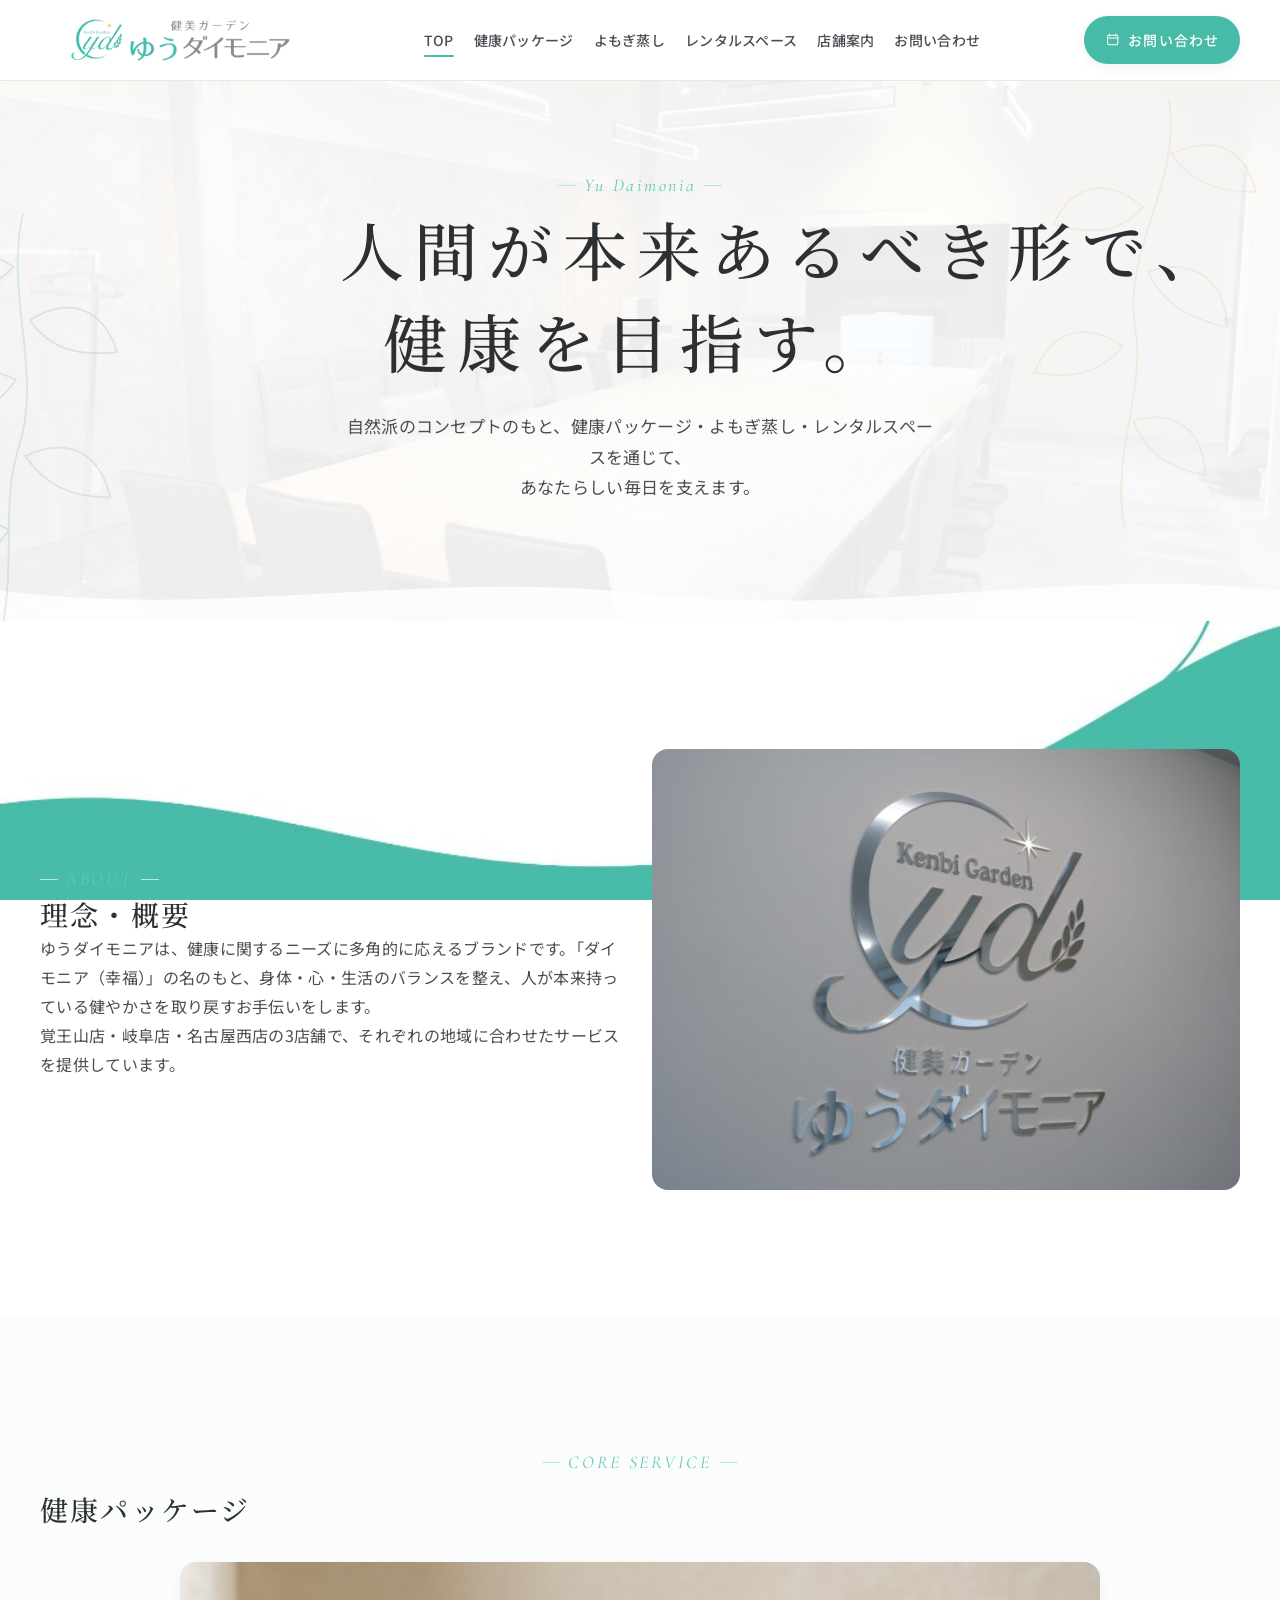
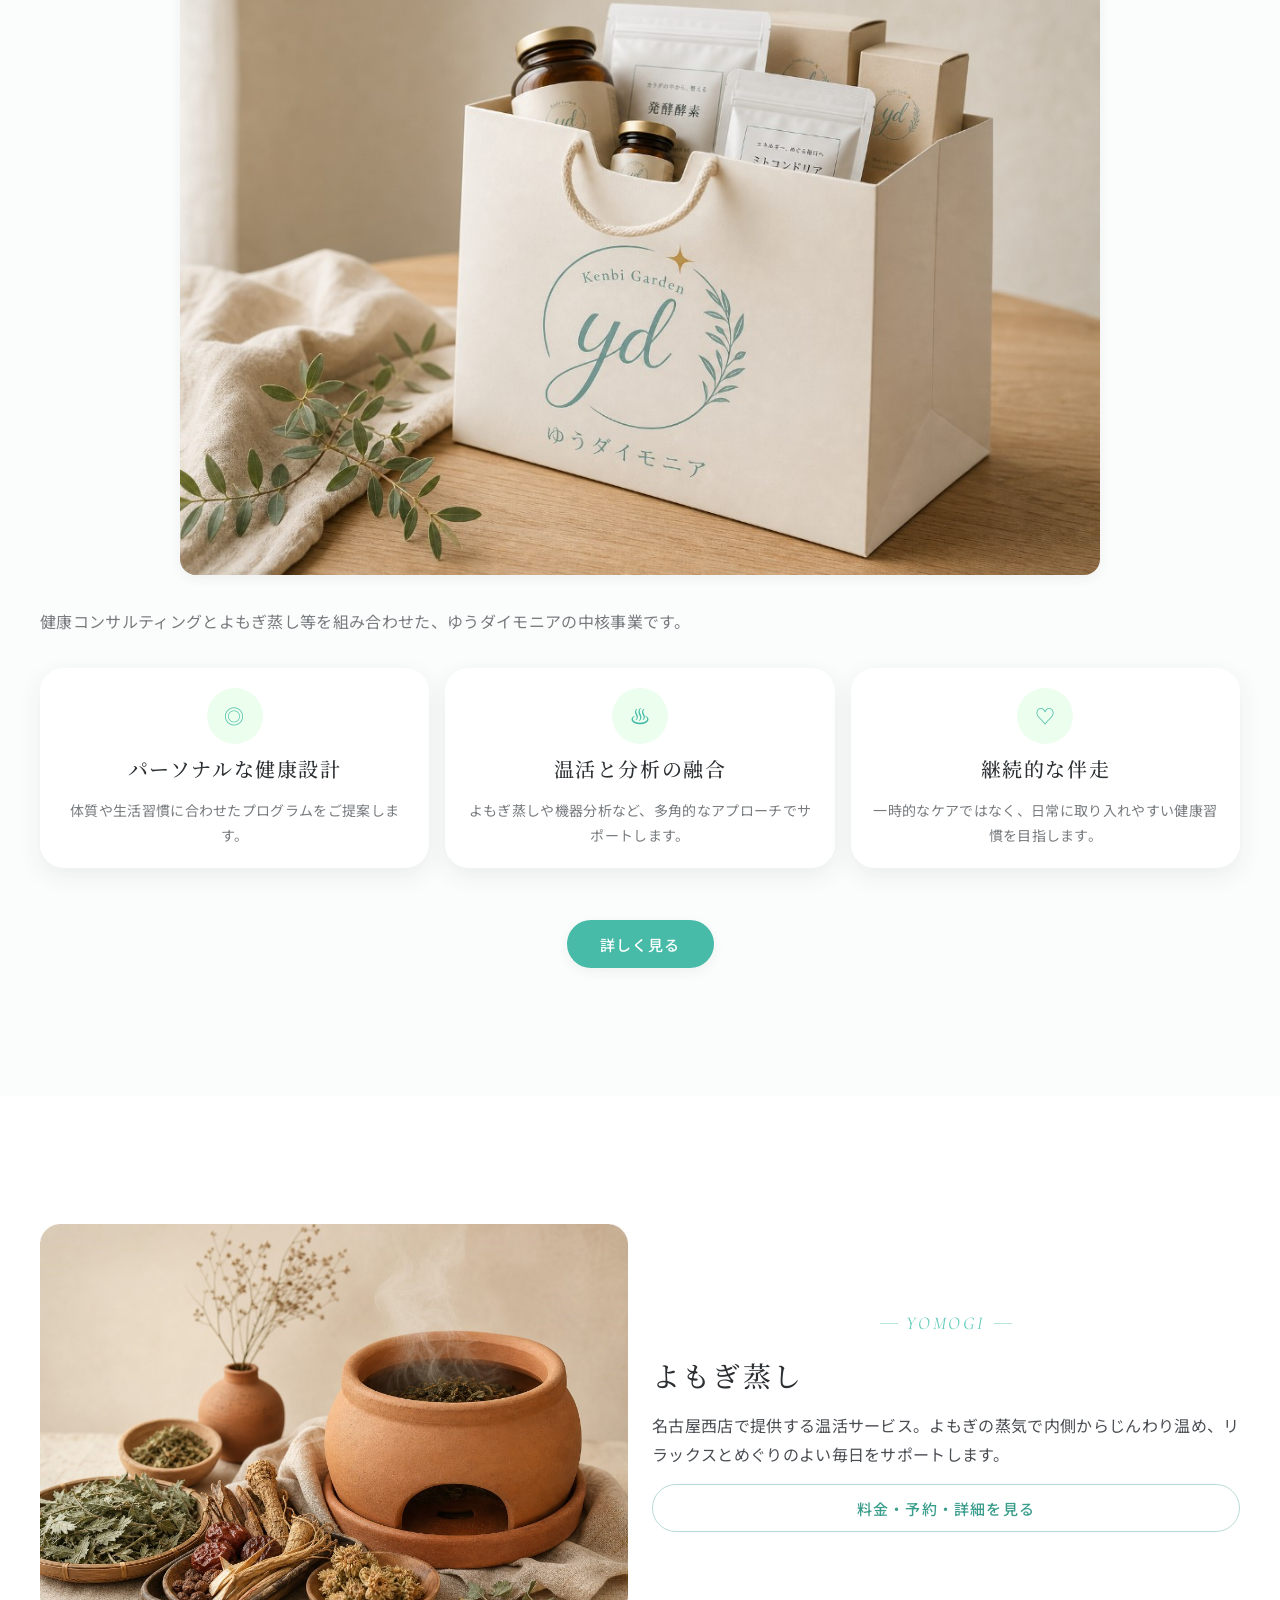
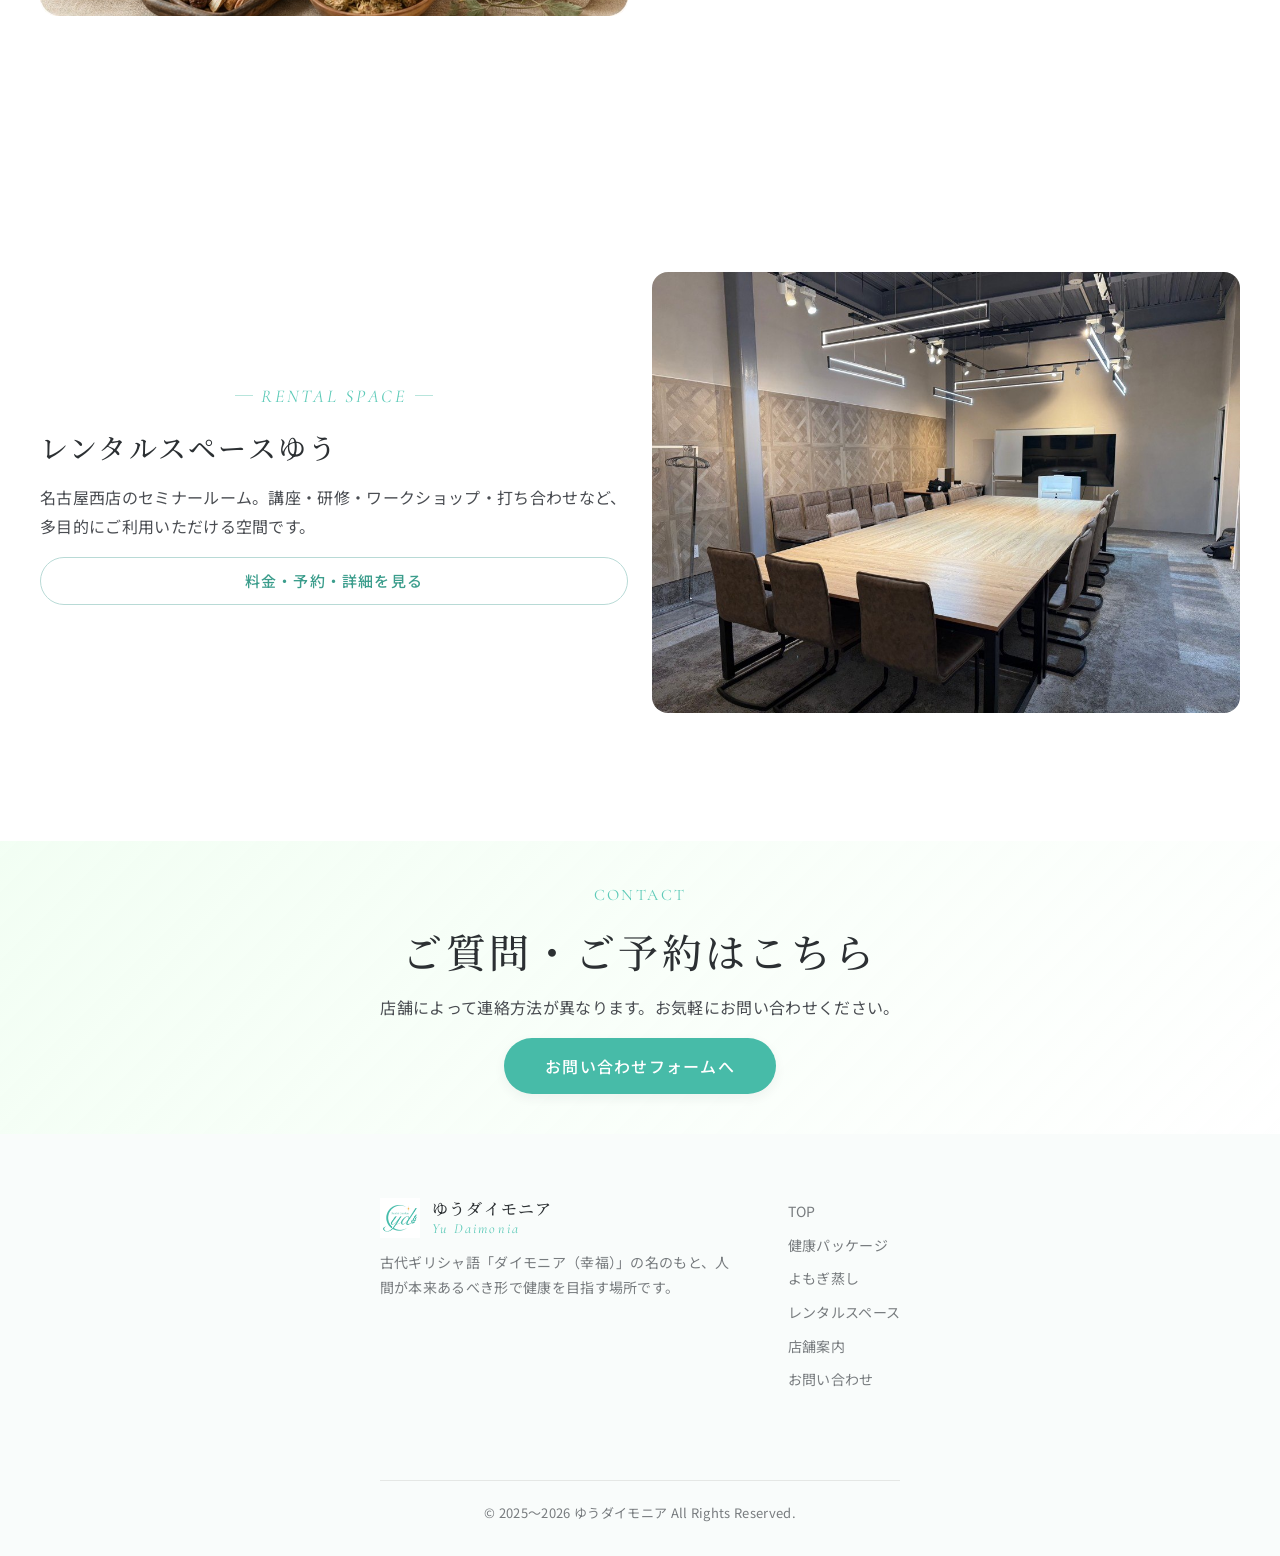
==== commit f530752f: "Add files via upload" ====
--- a/index.html
+++ b/index.html
@@ -92,13 +92,13 @@
       <img class="decoration-leaf home-hero__leaf home-hero__leaf--left" src="assets/svg/leaf-deco-01.svg" alt="" aria-hidden="true">
       <img class="decoration-leaf home-hero__leaf home-hero__leaf--right" src="assets/svg/leaf-deco-02.svg" alt="" aria-hidden="true">
       <div class="home-hero__inner">
-        <div class="home-hero__content">
-          <p class="home-eyebrow">Yu Daimonia</p>
-          <h1 class="home-hero__title">
+        <div class="home-hero__content home-hero__content--intro">
+          <p class="home-eyebrow home-hero__intro-item">Yu Daimonia</p>
+          <h1 class="home-hero__title home-hero__intro-item">
             <span class="home-hero__title-line">人間が本来あるべき形で、</span><br>
             <span class="home-hero__title-line">健康を目指す。</span>
           </h1>
-          <p class="home-hero__lead">自然派のコンセプトのもと、健康パッケージ・<span class="phrase-keep">よもぎ蒸し</span>・レンタルスペースを通じて、<br>あなたらしい毎日を支えます。</p>
+          <p class="home-hero__lead home-hero__intro-item">自然派のコンセプトのもと、健康パッケージ・<span class="phrase-keep">よもぎ蒸し</span>・レンタルスペースを通じて、<br>あなたらしい毎日を支えます。</p>
         </div>
       </div>
       <div class="wave-divider" aria-hidden="true">
@@ -108,7 +108,7 @@
       </div>
     </section>
 
-    <section class="brand-about section">
+    <section class="brand-about section" data-animate="fade-up">
       <div class="container brand-about__grid">
         <div class="brand-about__text">
           <p class="home-eyebrow">ABOUT</p>
@@ -122,7 +122,7 @@
       </div>
     </section>
 
-    <section class="brand-service section brand-service--health section--soft">
+    <section class="brand-service section brand-service--health section--soft" data-animate="fade-up">
       <div class="container brand-service-health">
         <header class="brand-service-health__head">
           <p class="home-eyebrow">CORE SERVICE</p>
@@ -155,7 +155,7 @@
       </div>
     </section>
 
-    <section class="brand-service section brand-service--split">
+    <section class="brand-service section brand-service--split" data-animate="split">
       <div class="container brand-service-split">
         <div class="brand-service-split__media">
           <img src="assets/images/kanpou-steam-main.jpg" alt="よもぎ蒸しの蒸気が立ちのぼる写真" width="640" height="480" loading="lazy">
@@ -169,7 +169,7 @@
       </div>
     </section>
 
-    <section class="brand-service section brand-service--split brand-service--split-reverse">
+    <section class="brand-service section brand-service--split brand-service--split-reverse" data-animate="split">
       <div class="container brand-service-split">
         <div class="brand-service-split__media">
           <img src="assets/images/room01.jpg" alt="セミナールームの室内写真" width="640" height="480" loading="lazy">
@@ -183,7 +183,7 @@
       </div>
     </section>
 
-<section class="page-cta">
+<section class="page-cta" data-animate="fade-up">
   <div class="container page-cta__inner">
     <p class="page-cta__eyebrow">CONTACT</p>
     <h2>ご質問・ご予約はこちら</h2>
--- a/assets/css/style.css
+++ b/assets/css/style.css
@@ -487,7 +487,26 @@
 }
 
 .site-header__cta {
-  display: none;
+  display: inline-flex;
+  flex-shrink: 0;
+  width: auto;
+  min-width: 44px;
+  min-height: 44px;
+  margin-left: auto;
+  padding: 10px 12px;
+  white-space: nowrap;
+}
+
+.site-header__cta-label {
+  position: absolute;
+  width: 1px;
+  height: 1px;
+  padding: 0;
+  margin: -1px;
+  overflow: hidden;
+  clip: rect(0, 0, 0, 0);
+  white-space: nowrap;
+  border: 0;
 }
 
 .hamburger {
@@ -1238,11 +1257,23 @@
   .site-header__cta {
     display: inline-flex;
     flex-shrink: 0;
-  }
-
-  .site-header__cta .btn {
     padding-inline: var(--space-4);
     font-size: 0.8125rem;
+  }
+
+  .site-header__cta-label {
+    position: static;
+    width: auto;
+    height: auto;
+    margin: 0;
+    overflow: visible;
+    clip: auto;
+    white-space: nowrap;
+    border: 0;
+  }
+
+  .site-header__cta .btn__icon {
+    display: inline-block;
   }
 
   .hamburger,
@@ -1294,7 +1325,11 @@
     font-size: 0.875rem;
   }
 
-  .site-header__cta .btn {
+  .site-header__cta .btn__icon {
+    display: inline-block;
+  }
+
+  .site-header__cta.btn {
     padding-inline: var(--space-5);
     font-size: 0.875rem;
   }
@@ -1316,6 +1351,16 @@
 
   .btn {
     width: 100%;
+  }
+
+  .site-header__cta.btn {
+    width: auto;
+    min-width: 44px;
+    padding: 10px 12px;
+  }
+
+  .site-header__inner {
+    gap: var(--space-2);
   }
 
   .decoration-leaf {
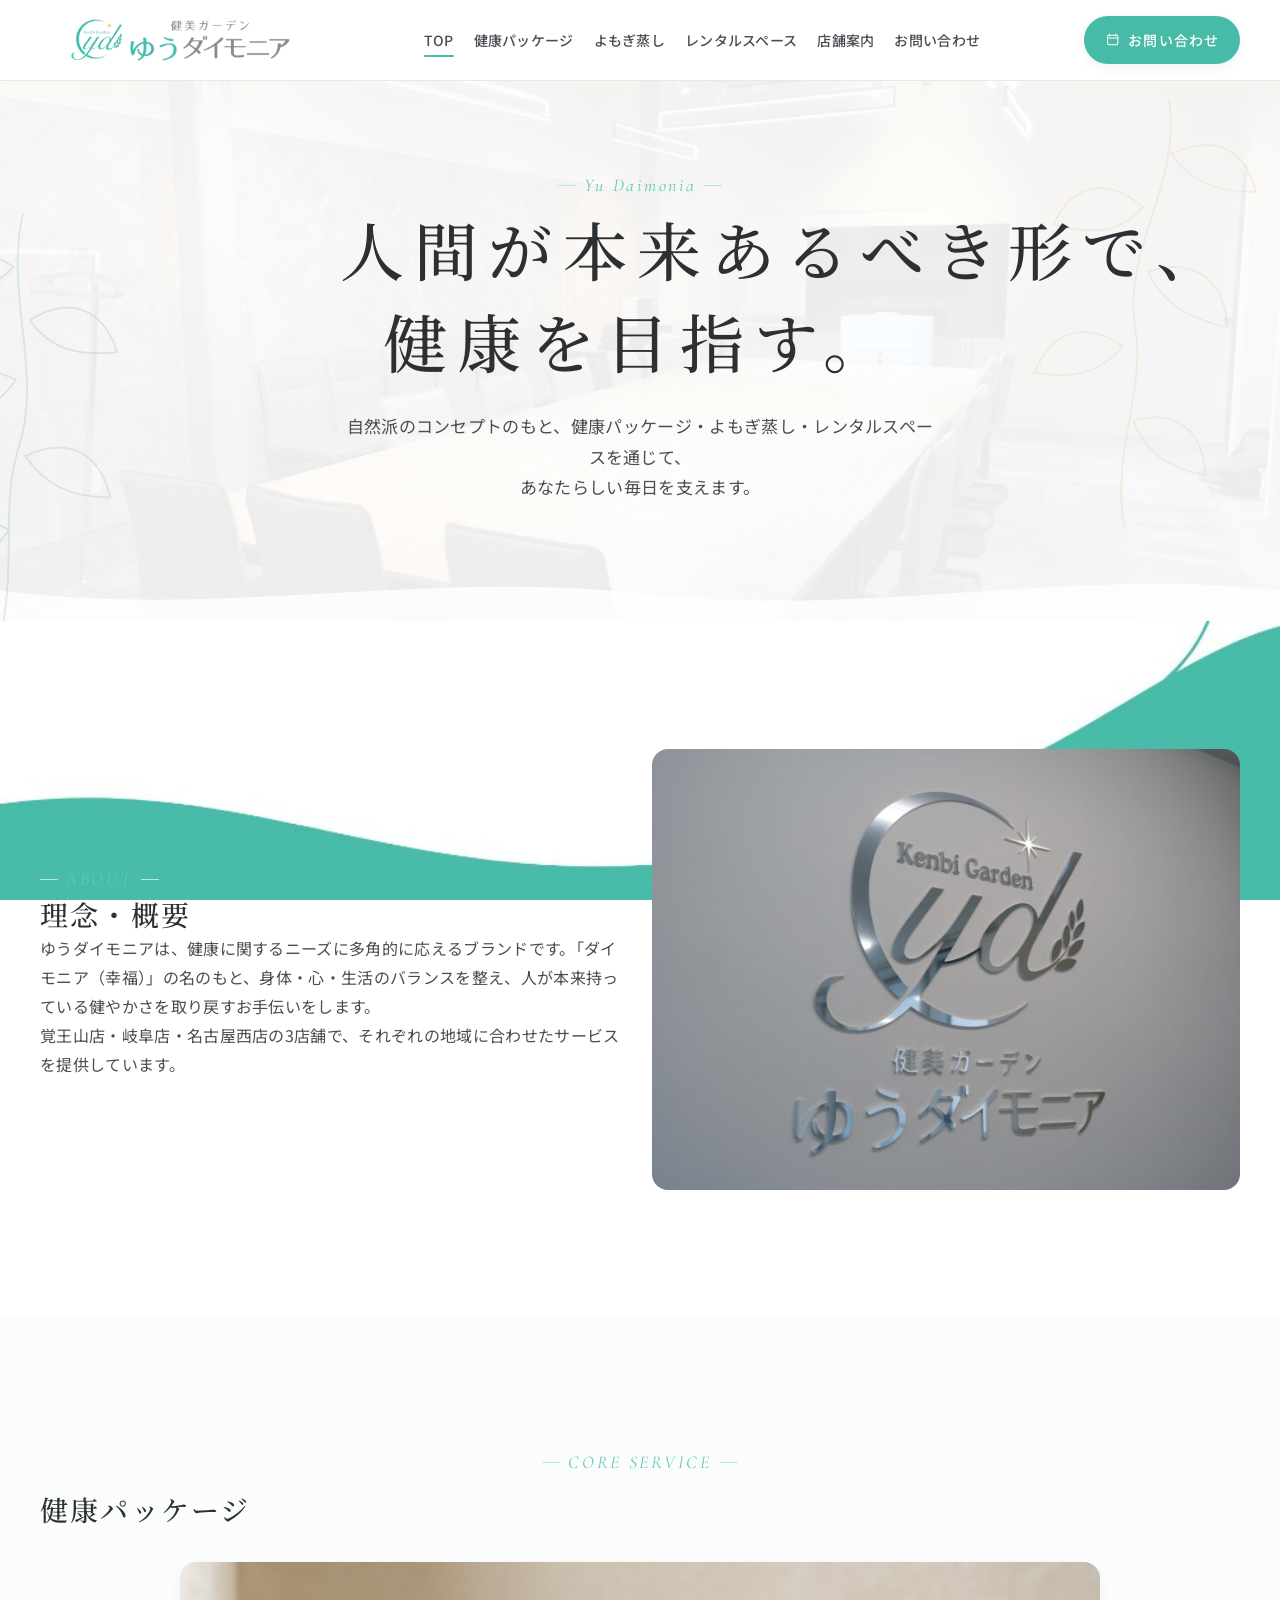
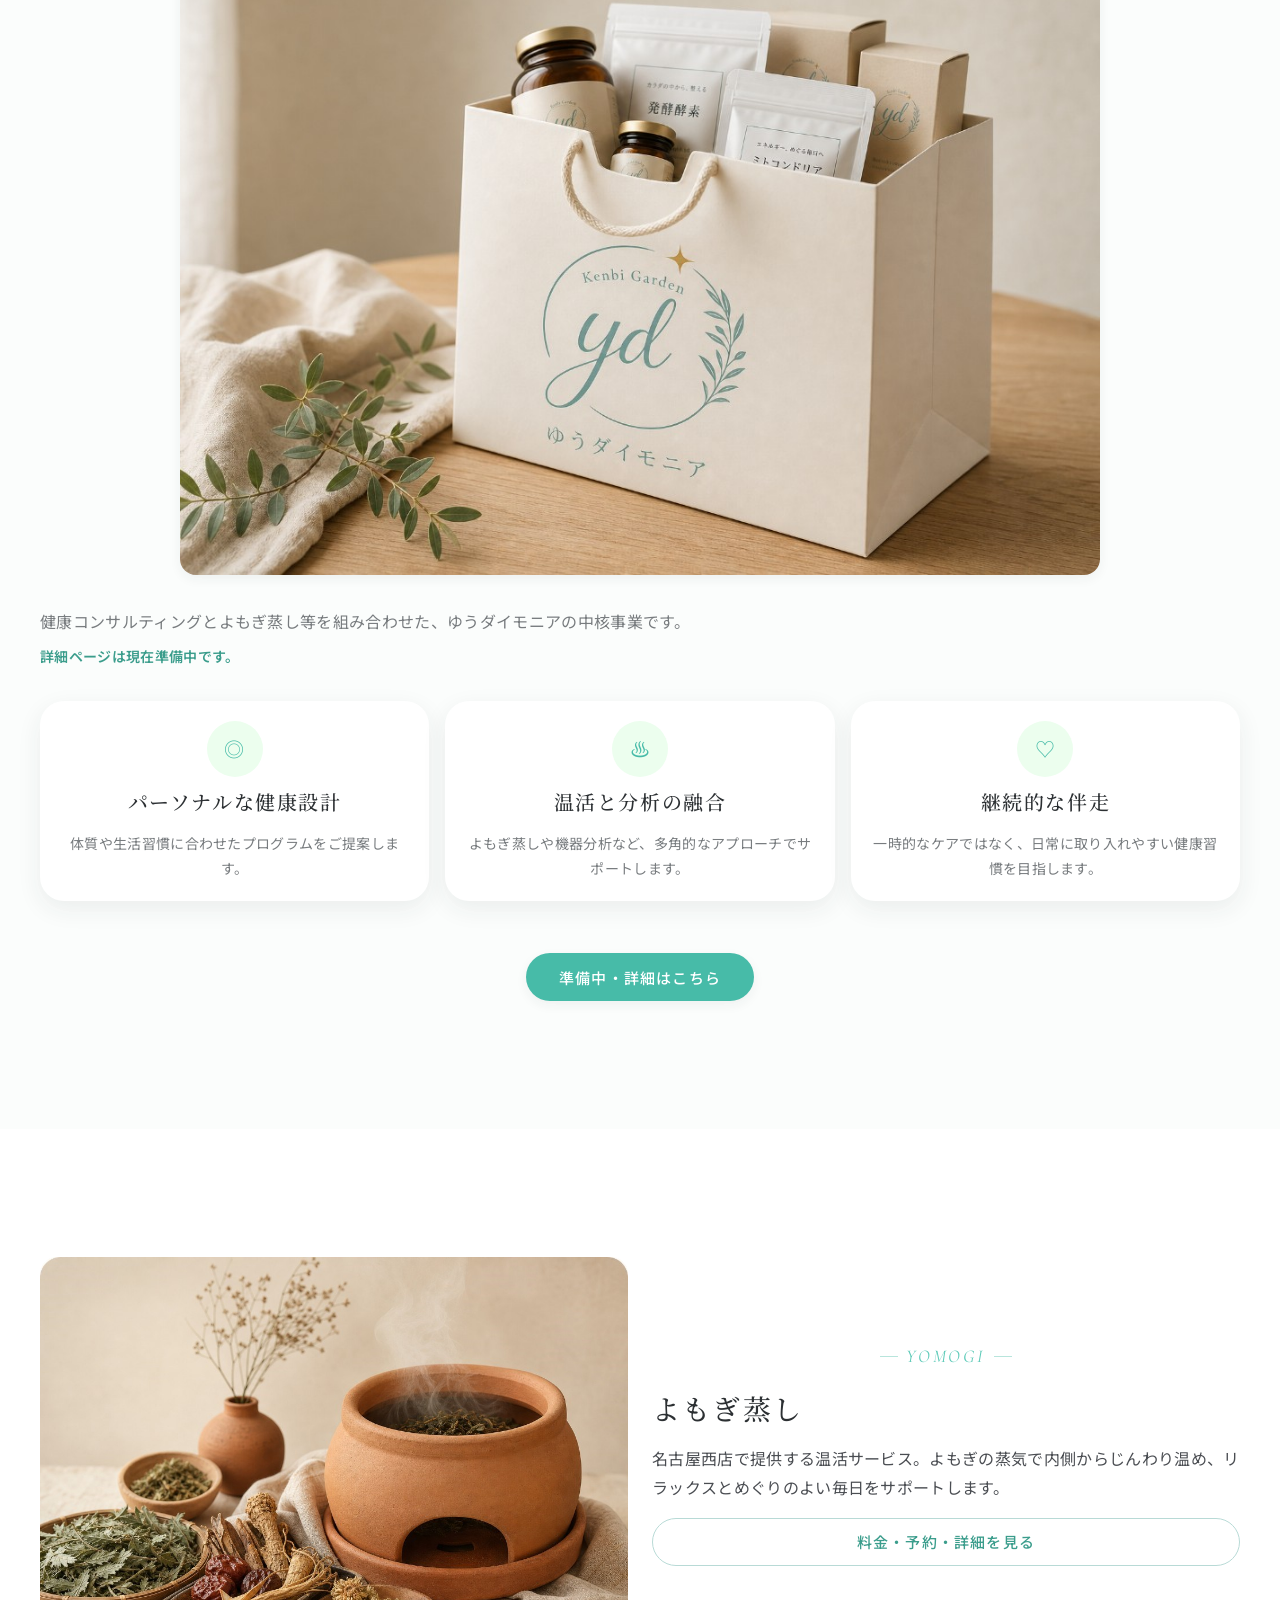
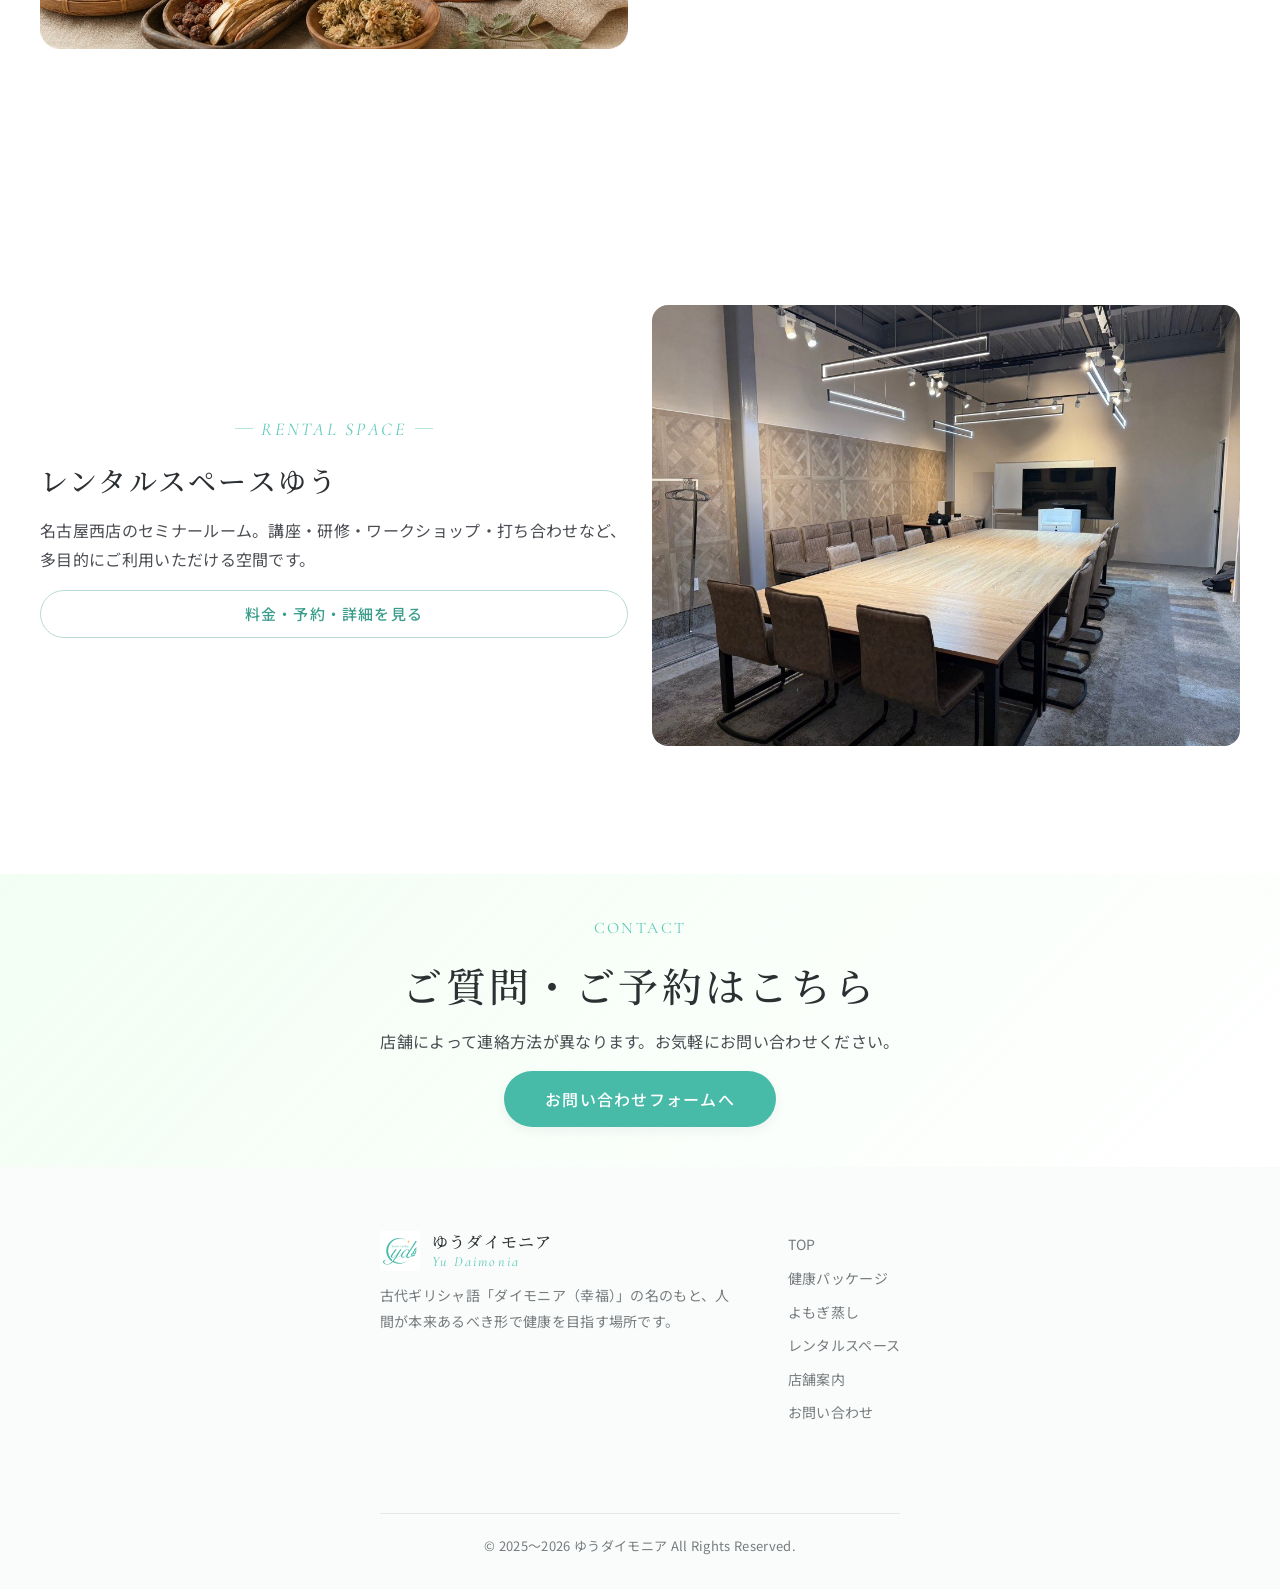
==== commit d4f2edfd: "Add files via upload" ====
--- a/index.html
+++ b/index.html
@@ -131,7 +131,7 @@
         <figure class="brand-service-health__media">
           <img src="assets/images/health-package-main.png" alt="ゆうダイモニアの健康パッケージ。サプリメントや温活用品を添えたギフトバッグ" width="1024" height="682" loading="lazy">
         </figure>
-        <p class="brand-service-health__lead">健康コンサルティングと<span class="phrase-keep">よもぎ蒸し</span>等を組み合わせた、ゆうダイモニアの中核事業です。<!-- TODO: プラン内容確定後に更新 --></p>
+        <p class="brand-service-health__lead">健康コンサルティングと<span class="phrase-keep">よもぎ蒸し</span>等を組み合わせた、ゆうダイモニアの中核事業です。<span class="brand-service-health__status">詳細ページは現在準備中です。</span></p>
         <div class="brand-feature-grid brand-feature-grid--health">
           <article class="feature-card">
             <div class="feature-card__icon" aria-hidden="true">◎</div>
@@ -150,7 +150,7 @@
           </article>
         </div>
         <p class="brand-service__action">
-          <a href="health-package/" class="btn btn--primary">詳しく見る</a>
+          <a href="health-package/" class="btn btn--primary">準備中・詳細はこちら</a>
         </p>
       </div>
     </section>
--- a/assets/css/style.css
+++ b/assets/css/style.css
@@ -1,5032 +1,5283 @@
-@import url("https://fonts.googleapis.com/css2?family=Noto+Serif+JP:wght@400;500;600;700&family=Noto+Sans+JP:wght@300;400;500;700&family=Cormorant+Garamond:ital,wght@0,400;0,500;0,600;1,400&display=swap");
-
-:root {
-  /* Colors: primary */
-  --color-primary: #47BBA8;
-  --color-primary-dark: #3B9D8C;
-  --color-primary-light: #8FD5C8;
-  --color-primary-pale: #ECFEEE;
-
-  /* Colors: accent */
-  --color-accent-gold: #5DCAB8;
-  --color-accent-gold-dark: #3B9D8C;
-  --color-accent-gold-light: #B8E5DC;
-
-  /* Colors: backgrounds */
-  --color-bg-base: #FFFFFF;
-  --color-bg-cream: #F8FCFA;
-  --color-bg-white: #FFFFFF;
-  --color-bg-soft: #FAFDFB;
-  --color-bg-base-translucent: rgba(255, 255, 255, 0.82);
-  --color-bg-soft-translucent: rgba(250, 253, 251, 0.72);
-  --color-bg-cream-translucent: rgba(248, 252, 250, 0.78);
-  --color-bg-white-translucent: rgba(255, 255, 255, 0.86);
-  --color-primary-pale-translucent: rgba(236, 254, 238, 0.68);
-
-  /* Colors: text */
-  --color-text-main: #4A4D52;
-  --color-text-heading: #2C3033;
-  --color-text-muted: #787C7F;
-  --color-text-light: #A8ACAF;
-  --color-text-on-primary: #FFFFFF;
-
-  /* Colors: borders */
-  --color-border: #E5E7E5;
-  --color-border-light: #F0F2F0;
-  --color-border-primary: #B8DAD6;
-
-  /* Colors: states */
-  --color-required: #C97A7A;
-  --color-warning: #E8A04A;
-  --color-success: #7AAB7A;
-
-  /* Fonts */
-  --font-serif-jp: "Noto Serif JP", "Yu Mincho", "游明朝", serif;
-  --font-sans-jp: "Noto Sans JP", "Yu Gothic", "游ゴシック", "Hiragino Sans", sans-serif;
-  --font-serif-en: "Cormorant Garamond", "Times New Roman", serif;
-
-  /* Font sizes */
-  --font-size-xs: 0.8125rem;
-  --font-size-sm: 0.875rem;
-  --font-size-base: 1rem;
-  --font-size-md: 1.125rem;
-  --font-size-lg: 1.25rem;
-  --font-size-xl: 1.5rem;
-  --font-size-2xl: 1.75rem;
-  --font-size-3xl: 2rem;
-  --font-size-4xl: 2.5rem;
-  --font-size-5xl: 3.25rem;
-
-  /* Line heights */
-  --leading-tight: 1.3;
-  --leading-normal: 1.6;
-  --leading-relaxed: 1.8;
-
-  /* Letter spacing */
-  --tracking-normal: 0.02em;
-  --tracking-wide: 0.08em;
-  --tracking-wider: 0.15em;
-
-  /* Spacing */
-  --space-1: 4px;
-  --space-2: 8px;
-  --space-3: 12px;
-  --space-4: 16px;
-  --space-5: 20px;
-  --space-6: 24px;
-  --space-8: 32px;
-  --space-10: 40px;
-  --space-12: 48px;
-  --space-16: 64px;
-  --space-20: 80px;
-  --space-24: 96px;
-  --space-32: 128px;
-
-  /* Containers */
-  --container-max: 1280px;
-  --container-narrow: 960px;
-  --container-wide: 1440px;
-  --container-padding-pc: 40px;
-  --container-padding-sp: 20px;
-
-  /* Radius */
-  --radius-sm: 4px;
-  --radius-md: 8px;
-  --radius-lg: 12px;
-  --radius-xl: 16px;
-  --radius-2xl: 24px;
-  --radius-3xl: 32px;
-  --radius-pill: 9999px;
-
-  /* Shadows */
-  --shadow-sm: 0 1px 3px rgba(40, 50, 50, 0.04);
-  --shadow-md: 0 4px 12px rgba(40, 50, 50, 0.06);
-  --shadow-lg: 0 8px 24px rgba(40, 50, 50, 0.08);
-  --shadow-xl: 0 16px 40px rgba(40, 50, 50, 0.10);
-
-  /* Transitions */
-  --transition-fast: 150ms ease-out;
-  --transition-base: 250ms ease-out;
-  --transition-slow: 400ms ease-out;
-}
-
-*,
-*::before,
-*::after {
-  box-sizing: border-box;
-}
-
-html {
-  font-size: 16px;
-  scroll-behavior: smooth;
-  overflow-x: clip;
-}
-
-body {
-  position: relative;
-  min-width: 320px;
-  width: 100%;
-  margin: 0;
-  color: var(--color-text-main);
-  font-family: var(--font-sans-jp);
-  font-size: var(--font-size-base);
-  line-height: var(--leading-normal);
-  letter-spacing: var(--tracking-normal);
-  background-color: transparent;
-  -webkit-font-smoothing: antialiased;
-  text-rendering: optimizeLegibility;
-}
-
-.site-bg-deco {
-  position: fixed;
-  top: 0;
-  left: 0;
-  width: 100vw;
-  height: 100vh;
-  z-index: -1;
-  pointer-events: none;
-  background-color: var(--color-bg-base);
-  background-image: url("../images/site-background-deco.png");
-  background-repeat: no-repeat;
-  background-position: left bottom;
-  background-size: 100% auto;
-}
-
-body.is-menu-open {
-  overflow: hidden;
-}
-
-.skip-link {
-  position: fixed;
-  top: var(--space-4);
-  left: var(--space-4);
-  z-index: 1000;
-  transform: translateY(calc(-100% - var(--space-8)));
-  padding: var(--space-3) var(--space-5);
-  color: var(--color-text-on-primary);
-  font-weight: 700;
-  text-decoration: none;
-  background: var(--color-primary-dark);
-  border-radius: var(--radius-pill);
-  box-shadow: var(--shadow-md);
-  transition: transform var(--transition-fast);
-}
-
-.skip-link:focus {
-  transform: translateY(0);
-}
-
-h1,
-h2,
-h3,
-h4,
-h5,
-h6,
-p,
-figure,
-blockquote,
-dl,
-dd {
-  margin: 0;
-}
-
-h1,
-h2,
-h3,
-h4,
-h5,
-h6 {
-  color: var(--color-text-heading);
-  font-family: var(--font-serif-jp);
-  font-weight: 500;
-  line-height: var(--leading-tight);
-  letter-spacing: var(--tracking-wide);
-}
-
-h1 {
-  font-size: clamp(var(--font-size-3xl), 5vw, var(--font-size-5xl));
-}
-
-h2 {
-  font-size: clamp(var(--font-size-2xl), 4vw, var(--font-size-4xl));
-}
-
-h3 {
-  font-size: clamp(var(--font-size-xl), 3vw, var(--font-size-3xl));
-}
-
-p {
-  line-height: var(--leading-relaxed);
-}
-
-ul,
-ol {
-  margin: 0;
-  padding: 0;
-}
-
-li {
-  list-style: none;
-}
-
-a {
-  color: inherit;
-  text-decoration: none;
-  transition: color var(--transition-fast), opacity var(--transition-fast);
-}
-
-a:hover {
-  color: var(--color-primary-dark);
-}
-
-img,
-picture,
-svg,
-video,
-canvas {
-  display: block;
-  max-width: 100%;
-}
-
-img {
-  height: auto;
-}
-
-button,
-input,
-textarea,
-select {
-  font: inherit;
-}
-
-button {
-  padding: 0;
-  color: inherit;
-  background: none;
-  border: 0;
-  cursor: pointer;
-}
-
-input,
-textarea,
-select {
-  color: var(--color-text-main);
-}
-
-textarea {
-  resize: vertical;
-}
-
-table {
-  border-collapse: collapse;
-  border-spacing: 0;
-}
-
-:focus-visible {
-  outline: 2px solid var(--color-primary);
-  outline-offset: 4px;
-}
-
-::selection {
-  color: var(--color-text-on-primary);
-  background-color: var(--color-primary);
-}
-
-.container {
-  width: min(100% - (var(--container-padding-sp) * 2), var(--container-max));
-  margin-inline: auto;
-}
-
-.container--narrow {
-  max-width: var(--container-narrow);
-}
-
-.container--wide {
-  max-width: var(--container-wide);
-}
-
-.section {
-  padding-block: var(--space-16);
-}
-
-.u-serif {
-  font-family: var(--font-serif-jp);
-}
-
-.u-serif-en {
-  font-family: var(--font-serif-en);
-}
-
-.u-text-muted {
-  color: var(--color-text-muted);
-}
-
-.u-visually-hidden {
-  position: absolute;
-  width: 1px;
-  height: 1px;
-  padding: 0;
-  overflow: hidden;
-  white-space: nowrap;
-  border: 0;
-  clip: rect(0, 0, 0, 0);
-  clip-path: inset(50%);
-}
-
-.phrase-keep {
-  display: inline-block;
-  word-break: keep-all;
-  line-break: strict;
-  white-space: nowrap;
-}
-
-@media (min-width: 768px) {
-  .container {
-    width: min(100% - (var(--container-padding-pc) * 2), var(--container-max));
-  }
-
-  .section {
-    padding-block: var(--space-24);
-  }
-}
-
-@media (min-width: 1280px) {
-  .section {
-    padding-block: var(--space-32);
-  }
-}
-
-/* Components: header */
-#main-content {
-  background: transparent;
-}
-
-.site-header {
-  position: sticky;
-  top: 0;
-  z-index: 100;
-  border-bottom: 1px solid rgba(229, 223, 211, 0.72);
-  background-color: rgba(255, 255, 255, 0.78);
-  backdrop-filter: blur(8px);
-}
-
-.site-header__inner {
-  display: flex;
-  align-items: center;
-  justify-content: space-between;
-  width: min(100% - (var(--container-padding-sp) * 2), var(--container-max));
-  min-height: 64px;
-  margin-inline: auto;
-  gap: var(--space-4);
-}
-
-.site-logo {
-  display: inline-grid;
-  grid-template-columns: 40px auto;
-  grid-template-areas:
-    "mark jp"
-    "mark en";
-  align-items: center;
-  column-gap: var(--space-3);
-  color: var(--color-text-heading);
-}
-
-.site-logo:hover {
-  color: var(--color-text-heading);
-  opacity: 0.82;
-}
-
-.site-header .site-logo--image {
-  display: inline-flex;
-  flex-shrink: 0;
-  align-items: center;
-  max-width: min(40vw, 260px);
-}
-
-.site-logo__image {
-  display: block;
-  width: 100%;
-  height: auto;
-}
-
-.site-logo__mark {
-  grid-area: mark;
-  width: 40px;
-  height: 40px;
-  color: var(--color-primary);
-}
-
-.site-logo__mark--image {
-  object-fit: contain;
-}
-
-.site-logo__name-jp {
-  grid-area: jp;
-  font-family: var(--font-serif-jp);
-  font-size: var(--font-size-base);
-  font-weight: 500;
-  line-height: var(--leading-tight);
-  letter-spacing: var(--tracking-wide);
-}
-
-.site-logo__name-en {
-  grid-area: en;
-  color: var(--color-accent-gold);
-  font-family: var(--font-serif-en);
-  font-size: var(--font-size-sm);
-  font-style: italic;
-  line-height: var(--leading-tight);
-  letter-spacing: var(--tracking-wider);
-}
-
-.global-nav {
-  display: none;
-}
-
-.global-nav__list {
-  display: flex;
-  flex-wrap: nowrap;
-  align-items: center;
-  gap: clamp(var(--space-3), 1.1vw, var(--space-5));
-}
-
-.global-nav__link,
-.global-nav a {
-  position: relative;
-  display: inline-flex;
-  align-items: center;
-  min-height: 44px;
-  color: var(--color-text-main);
-  font-size: clamp(0.8125rem, 0.9vw, 0.875rem);
-  font-weight: 500;
-  letter-spacing: 0.02em;
-  white-space: nowrap;
-}
-
-.global-nav__link::after,
-.global-nav a::after {
-  position: absolute;
-  right: 0;
-  bottom: 5px;
-  left: 0;
-  height: 2px;
-  background-color: var(--color-primary);
-  border-radius: var(--radius-pill);
-  content: "";
-  opacity: 0;
-  transform: scaleX(0.4);
-  transition: opacity var(--transition-fast), transform var(--transition-fast);
-}
-
-.global-nav__link:hover::after,
-.global-nav a:hover::after,
-.global-nav__link[aria-current="page"]::after,
-.global-nav a[aria-current="page"]::after {
-  opacity: 1;
-  transform: scaleX(1);
-}
-
-.site-header__cta {
-  display: inline-flex;
-  flex-shrink: 0;
-  width: auto;
-  min-width: 44px;
-  min-height: 44px;
-  margin-left: auto;
-  padding: 10px 12px;
-  white-space: nowrap;
-}
-
-.site-header__cta-label {
-  position: absolute;
-  width: 1px;
-  height: 1px;
-  padding: 0;
-  margin: -1px;
-  overflow: hidden;
-  clip: rect(0, 0, 0, 0);
-  white-space: nowrap;
-  border: 0;
-}
-
-.hamburger {
-  position: relative;
-  z-index: 120;
-  display: inline-flex;
-  flex-direction: column;
-  justify-content: center;
-  width: 44px;
-  height: 44px;
-  gap: 6px;
-  border-radius: var(--radius-pill);
-}
-
-.hamburger span {
-  display: block;
-  width: 24px;
-  height: 2px;
-  margin-inline: auto;
-  background-color: var(--color-text-heading);
-  border-radius: var(--radius-pill);
-  transition: transform var(--transition-base), opacity var(--transition-fast);
-}
-
-.hamburger[aria-expanded="true"] span:nth-child(1) {
-  transform: translateY(8px) rotate(38deg);
-}
-
-.hamburger[aria-expanded="true"] span:nth-child(2) {
-  opacity: 0;
-}
-
-.hamburger[aria-expanded="true"] span:nth-child(3) {
-  transform: translateY(-8px) rotate(-38deg);
-}
-
-.mobile-nav {
-  position: fixed;
-  inset: 0 0 0 auto;
-  z-index: 110;
-  width: min(86vw, 360px);
-  padding: 88px var(--space-6) var(--space-8);
-  background-color: var(--color-bg-soft);
-  box-shadow: var(--shadow-xl);
-  transform: translateX(100%);
-  transition: transform var(--transition-base);
-}
-
-.mobile-nav.is-open {
-  transform: translateX(0);
-}
-
-.mobile-nav__list {
-  display: grid;
-  gap: var(--space-4);
-}
-
-.mobile-nav__list a {
-  display: flex;
-  align-items: center;
-  min-height: 44px;
-  border-bottom: 1px solid var(--color-border-light);
-  color: var(--color-text-heading);
-  font-weight: 500;
-}
-
-.mobile-nav__cta {
-  margin-top: var(--space-8);
-}
-
-.mobile-nav-backdrop {
-  position: fixed;
-  inset: 0;
-  z-index: 105;
-  background-color: rgba(44, 44, 44, 0.25);
-  opacity: 0;
-  pointer-events: none;
-  transition: opacity var(--transition-base);
-}
-
-.mobile-nav-backdrop.is-open {
-  opacity: 1;
-  pointer-events: auto;
-}
-
-/* Components: buttons */
-.btn {
-  display: inline-flex;
-  align-items: center;
-  justify-content: center;
-  gap: var(--space-2);
-  min-height: 48px;
-  padding: 14px var(--space-8);
-  border: 1px solid transparent;
-  border-radius: var(--radius-pill);
-  font-family: var(--font-sans-jp);
-  font-size: 0.9375rem;
-  font-weight: 500;
-  line-height: 1;
-  letter-spacing: var(--tracking-wide);
-  text-align: center;
-  transition: background-color var(--transition-fast), border-color var(--transition-fast), color var(--transition-fast), box-shadow var(--transition-fast), transform var(--transition-fast);
-}
-
-.btn:hover {
-  transform: translateY(-1px);
-}
-
-.btn__icon,
-.btn__arrow {
-  width: 1.1em;
-  height: 1.1em;
-  flex: 0 0 auto;
-}
-
-.btn--primary {
-  color: var(--color-text-on-primary);
-  background-color: var(--color-primary);
-  box-shadow: var(--shadow-md);
-}
-
-.btn--primary:hover {
-  color: var(--color-text-on-primary);
-  background-color: var(--color-primary-dark);
-}
-
-.btn--gold {
-  color: var(--color-text-on-primary);
-  background-color: var(--color-accent-gold);
-  box-shadow: var(--shadow-md);
-}
-
-.btn--gold:hover {
-  color: var(--color-text-on-primary);
-  background-color: var(--color-accent-gold-dark);
-}
-
-.btn--outline {
-  color: var(--color-text-main);
-  background-color: transparent;
-  border-color: var(--color-border);
-}
-
-.btn--outline:hover {
-  color: var(--color-primary-dark);
-  background-color: var(--color-bg-soft);
-  border-color: var(--color-primary-light);
-}
-
-.btn--ghost {
-  color: var(--color-primary-dark);
-  background-color: transparent;
-  border-color: var(--color-border-primary);
-}
-
-.btn--ghost:hover {
-  color: var(--color-text-on-primary);
-  background-color: var(--color-primary);
-  border-color: var(--color-primary);
-}
-
-.btn--white {
-  color: var(--color-text-main);
-  background-color: var(--color-bg-white);
-  border-color: var(--color-bg-white);
-  box-shadow: var(--shadow-sm);
-}
-
-.btn--white:hover {
-  color: var(--color-primary-dark);
-  background-color: var(--color-bg-soft);
-}
-
-.btn--sm {
-  min-height: 40px;
-  padding: 10px var(--space-6);
-  font-size: var(--font-size-sm);
-}
-
-.btn--lg {
-  min-height: 56px;
-  padding: 18px var(--space-10);
-  font-size: var(--font-size-base);
-}
-
-.btn--pill {
-  border-radius: var(--radius-pill);
-}
-
-.btn--block {
-  width: 100%;
-}
-
-/* Components: section headings */
-.section-heading {
-  margin-bottom: var(--space-12);
-  text-align: center;
-}
-
-.section-heading__jp {
-  font-size: clamp(1.75rem, 4vw, 2.75rem);
-  font-weight: 500;
-}
-
-.section-heading__en {
-  margin-top: var(--space-3);
-  color: var(--color-accent-gold);
-  font-family: var(--font-serif-en);
-  font-size: clamp(1.125rem, 2vw, 1.5rem);
-  font-style: italic;
-  letter-spacing: var(--tracking-wider);
-}
-
-.section-heading__divider {
-  display: inline-flex;
-  align-items: center;
-  justify-content: center;
-  width: min(160px, 52vw);
-  margin-top: var(--space-4);
-  gap: var(--space-3);
-  color: var(--color-accent-gold);
-}
-
-.divider-line {
-  width: 52px;
-  height: 1px;
-  background-color: var(--color-accent-gold-light);
-}
-
-.divider-brand-mark {
-  width: auto;
-  height: 36px;
-  max-width: 56px;
-  object-fit: contain;
-}
-
-.section-heading--left {
-  text-align: left;
-}
-
-.section-heading--left .section-heading__en {
-  order: -1;
-  margin-top: 0;
-  margin-bottom: var(--space-2);
-}
-
-.section-heading--left .section-heading__divider {
-  justify-content: flex-start;
-}
-
-/* Components: cards */
-.card,
-.feature-card {
-  position: relative;
-  z-index: 1;
-  padding: var(--space-8);
-  background-color: var(--color-bg-white);
-  border-radius: var(--radius-2xl);
-  box-shadow: var(--shadow-lg);
-  transition: box-shadow var(--transition-base), transform var(--transition-base);
-}
-
-.card:hover,
-.feature-card:hover {
-  box-shadow: var(--shadow-xl);
-  transform: translateY(-2px);
-}
-
-.feature-card {
-  text-align: center;
-}
-
-.feature-card__icon {
-  display: grid;
-  place-items: center;
-  width: 72px;
-  height: 72px;
-  margin: 0 auto var(--space-5);
-  color: var(--color-primary);
-  background-color: var(--color-primary-pale);
-  border-radius: 50%;
-}
-
-.feature-card__icon svg,
-.feature-card__icon img {
-  width: 32px;
-  height: 32px;
-}
-
-.feature-card__title,
-.card__title {
-  font-size: var(--font-size-lg);
-  font-weight: 500;
-}
-
-.feature-card__text,
-.card__text {
-  margin-top: var(--space-4);
-  color: var(--color-text-muted);
-  font-size: 0.9375rem;
-}
-
-.image-card {
-  overflow: hidden;
-  padding: 0;
-}
-
-.image-card__image {
-  aspect-ratio: 4 / 3;
-  width: 100%;
-  object-fit: cover;
-}
-
-.image-card__body {
-  padding: var(--space-6);
-}
-
-/* Components: footer */
-.site-footer {
-  position: relative;
-  overflow: hidden;
-  padding-block: var(--space-10) var(--space-6);
-  color: var(--color-text-muted);
-  background-color: var(--color-bg-cream-translucent);
-}
-
-.site-footer__inner {
-  position: relative;
-  z-index: 1;
-  width: min(100% - (var(--container-padding-sp) * 2), var(--container-max));
-  margin-inline: auto;
-}
-
-.site-footer__brand {
-  display: grid;
-  gap: var(--space-3);
-  margin-bottom: var(--space-8);
-}
-
-.site-footer__tagline {
-  font-size: var(--font-size-sm);
-  line-height: var(--leading-relaxed);
-}
-
-.site-footer__nav {
-  display: grid;
-  gap: var(--space-8);
-}
-
-.site-footer__nav ul {
-  display: grid;
-  gap: var(--space-2);
-}
-
-.site-footer__nav a {
-  color: var(--color-text-muted);
-  font-size: var(--font-size-sm);
-}
-
-.site-footer__nav a:hover {
-  color: var(--color-primary);
-}
-
-.site-footer__group-title {
-  margin-bottom: var(--space-3);
-  color: var(--color-text-heading);
-  font-family: var(--font-sans-jp);
-  font-size: var(--font-size-sm);
-  font-weight: 700;
-  letter-spacing: var(--tracking-wide);
-}
-
-.site-footer__list {
-  display: grid;
-  gap: var(--space-2);
-}
-
-.site-footer__list a {
-  color: var(--color-text-muted);
-  font-size: var(--font-size-sm);
-}
-
-.site-footer__list a:hover {
-  color: var(--color-primary);
-}
-
-.site-footer__sns {
-  display: flex;
-  flex-wrap: wrap;
-  gap: var(--space-3);
-}
-
-.site-footer__sns a {
-  display: grid;
-  place-items: center;
-  width: 40px;
-  height: 40px;
-  color: var(--color-primary);
-  background-color: var(--color-bg-white);
-  border-radius: 50%;
-  box-shadow: var(--shadow-sm);
-}
-
-.site-footer__bottom {
-  margin-top: var(--space-10);
-  padding-top: var(--space-5);
-  border-top: 1px solid var(--color-border);
-  font-size: var(--font-size-xs);
-  text-align: center;
-}
-
-.site-footer--compact {
-  padding-block: var(--space-8);
-}
-
-.site-footer--compact .site-footer__brand {
-  align-items: center;
-  margin-bottom: var(--space-5);
-  text-align: center;
-}
-
-.site-footer--compact .site-logo {
-  margin-inline: auto;
-}
-
-.site-footer--compact .site-footer__tagline {
-  max-width: 520px;
-  margin-inline: auto;
-}
-
-.site-footer--compact .site-footer__nav {
-  display: none;
-}
-
-/* Components: decoration */
-.decoration-leaf {
-  position: absolute;
-  z-index: 0;
-  width: clamp(120px, 18vw, 240px);
-  color: var(--color-primary-light);
-  opacity: 0.45;
-  pointer-events: none;
-}
-
-.decoration-leaf--left {
-  top: var(--space-10);
-  left: 0;
-  transform: translateX(-30%);
-}
-
-.decoration-leaf--right {
-  right: 0;
-  bottom: var(--space-10);
-  transform: translateX(30%) scaleX(-1);
-}
-
-.wave-divider {
-  position: absolute;
-  bottom: -1px;
-  left: 0;
-  width: 100%;
-  height: 60px;
-  line-height: 0;
-  pointer-events: none;
-}
-
-.wave-divider path {
-  fill: var(--color-bg-base-translucent);
-}
-
-.wave-divider svg {
-  width: 100%;
-  height: 100%;
-}
-
-/* Components: forms */
-.form-row {
-  display: grid;
-  gap: var(--space-2);
-}
-
-.form-label {
-  display: inline-flex;
-  align-items: center;
-  gap: var(--space-2);
-  color: var(--color-text-heading);
-  font-size: 0.9375rem;
-  font-weight: 500;
-}
-
-.form-required {
-  display: inline-flex;
-  align-items: center;
-  min-height: 22px;
-  padding: 2px var(--space-2);
-  color: var(--color-required);
-  background-color: #F8EEEE;
-  border-radius: var(--radius-sm);
-  font-size: var(--font-size-xs);
-  line-height: 1;
-}
-
-.form-input,
-.form-select,
-.form-textarea {
-  width: 100%;
-  padding: 12px var(--space-4);
-  background-color: var(--color-bg-white);
-  border: 1px solid var(--color-border);
-  border-radius: var(--radius-md);
-  transition: border-color var(--transition-fast), box-shadow var(--transition-fast);
-}
-
-.form-input:focus,
-.form-select:focus,
-.form-textarea:focus {
-  border-color: var(--color-primary);
-  outline: 0;
-  box-shadow: 0 0 0 3px rgba(91, 175, 168, 0.15);
-}
-
-.form-input::placeholder,
-.form-textarea::placeholder {
-  color: var(--color-text-light);
-}
-
-/* Components: FAQ */
-.faq-item {
-  border-bottom: 1px solid var(--color-border-light);
-}
-
-.faq-item__question {
-  display: grid;
-  grid-template-columns: auto 1fr auto;
-  align-items: center;
-  gap: var(--space-3);
-  padding: var(--space-4) var(--space-5);
-  cursor: pointer;
-  transition: background-color var(--transition-fast);
-}
-
-.faq-item__question::-webkit-details-marker {
-  display: none;
-}
-
-.faq-item__question:hover {
-  background-color: var(--color-bg-soft);
-}
-
-.faq-item__q-mark {
-  color: var(--color-primary);
-  font-family: var(--font-serif-en);
-  font-size: var(--font-size-lg);
-  font-weight: 600;
-}
-
-.faq-item__q-text {
-  color: var(--color-text-heading);
-  font-weight: 500;
-}
-
-.faq-item__icon {
-  display: grid;
-  place-items: center;
-  width: 28px;
-  height: 28px;
-  color: var(--color-primary);
-  border: 1px solid var(--color-border-primary);
-  border-radius: 50%;
-}
-
-.faq-item[open] .faq-item__icon {
-  transform: rotate(45deg);
-}
-
-.faq-item__answer {
-  padding: 0 var(--space-5) var(--space-5) calc(var(--space-5) + 2.5rem);
-  color: var(--color-text-muted);
-}
-
-.terms-content {
-  display: grid;
-  gap: var(--space-6);
-  max-height: 640px;
-  overflow-y: auto;
-  padding-right: var(--space-3);
-  font-size: var(--font-size-sm);
-}
-
-.terms-content h3 {
-  color: var(--color-text-heading);
-  font-family: var(--font-sans-jp);
-  font-size: var(--font-size-lg);
-  font-weight: 700;
-}
-
-.terms-content h4 {
-  margin-bottom: var(--space-2);
-  color: var(--color-primary-dark);
-  font-family: var(--font-sans-jp);
-  font-size: var(--font-size-base);
-  font-weight: 700;
-  line-height: var(--leading-normal);
-}
-
-.terms-content p,
-.terms-content li {
-  line-height: var(--leading-relaxed);
-}
-
-.terms-content ol,
-.terms-content ul {
-  display: grid;
-  gap: var(--space-2);
-  padding-left: 1.5em;
-}
-
-.terms-content li {
-  list-style: revert;
-}
-
-/* Components: stepper */
-.step-list {
-  display: grid;
-  gap: var(--space-6);
-}
-
-.step-item {
-  position: relative;
-  display: grid;
-  justify-items: center;
-  gap: var(--space-3);
-  padding: var(--space-6);
-  text-align: center;
-}
-
-.step-item__icon {
-  display: grid;
-  place-items: center;
-  width: 80px;
-  height: 80px;
-  color: var(--color-primary);
-  background-color: var(--color-primary-pale);
-  border-radius: 50%;
-}
-
-.step-item__number {
-  color: var(--color-primary);
-  font-family: var(--font-serif-en);
-  font-size: var(--font-size-md);
-  letter-spacing: var(--tracking-wider);
-}
-
-.step-item__title {
-  color: var(--color-text-heading);
-  font-weight: 500;
-}
-
-.step-item__text {
-  color: var(--color-text-muted);
-  font-size: var(--font-size-sm);
-}
-
-/* Components: breadcrumb */
-.breadcrumb {
-  color: var(--color-text-muted);
-  font-size: var(--font-size-sm);
-}
-
-.breadcrumb ol {
-  display: flex;
-  flex-wrap: wrap;
-  gap: var(--space-2);
-}
-
-.breadcrumb li:not(:last-child)::after {
-  margin-left: var(--space-2);
-  color: var(--color-text-light);
-  content: "›";
-}
-
-.breadcrumb a {
-  color: var(--color-text-muted);
-}
-
-@media (min-width: 768px) {
-  .site-header__inner {
-    width: min(100% - (var(--container-padding-pc) * 2), var(--container-max));
-    min-height: 80px;
-  }
-
-  .site-footer {
-    padding-block: var(--space-16) var(--space-8);
-  }
-
-  .site-footer__inner {
-    display: grid;
-    grid-template-columns: minmax(220px, 360px) auto;
-    justify-content: center;
-    align-items: start;
-    gap: var(--space-10);
-    width: fit-content;
-    max-width: min(100% - (var(--container-padding-pc) * 2), var(--container-max));
-  }
-
-  .site-footer__brand {
-    margin-bottom: 0;
-  }
-
-  .site-footer__nav {
-    align-self: center;
-  }
-
-  .site-footer__bottom {
-    grid-column: 1 / -1;
-    width: 100%;
-  }
-
-  .step-list {
-    grid-template-columns: repeat(2, minmax(0, 1fr));
-  }
-}
-
-@media (min-width: 1024px) {
-  .global-nav {
-    display: block;
-    flex: 1;
-    min-width: 0;
-  }
-
-  .site-header__inner {
-    gap: var(--space-3);
-  }
-
-  .site-header .site-logo--image {
-    max-width: min(34vw, 240px);
-  }
-
-  .global-nav__list {
-    justify-content: center;
-    gap: var(--space-4);
-  }
-
-  .global-nav a {
-    font-size: 0.8125rem;
-  }
-
-  .site-header__cta {
-    display: inline-flex;
-    flex-shrink: 0;
-    padding-inline: var(--space-4);
-    font-size: 0.8125rem;
-  }
-
-  .site-header__cta-label {
-    position: static;
-    width: auto;
-    height: auto;
-    margin: 0;
-    overflow: visible;
-    clip: auto;
-    white-space: nowrap;
-    border: 0;
-  }
-
-  .site-header__cta .btn__icon {
-    display: inline-block;
-  }
-
-  .hamburger,
-  .mobile-nav,
-  .mobile-nav-backdrop {
-    display: none;
-  }
-
-  .site-footer__inner {
-    gap: var(--space-12);
-  }
-
-  .site-footer--compact .site-footer__inner {
-    display: grid;
-    grid-template-columns: 1fr;
-    justify-items: center;
-    gap: 0;
-    text-align: center;
-  }
-
-  .site-footer--compact .site-footer__brand,
-  .site-footer--compact .site-footer__bottom {
-    width: 100%;
-  }
-
-  .step-list {
-    grid-template-columns: repeat(4, minmax(0, 1fr));
-  }
-
-  .step-item:not(:last-child)::after {
-    position: absolute;
-    top: 54px;
-    right: -14px;
-    color: var(--color-accent-gold-light);
-    content: "→";
-  }
-}
-
-@media (min-width: 1200px) {
-  .site-header .site-logo--image {
-    max-width: 280px;
-  }
-
-  .global-nav__list {
-    gap: var(--space-5);
-  }
-
-  .global-nav a {
-    font-size: 0.875rem;
-  }
-
-  .site-header__cta .btn__icon {
-    display: inline-block;
-  }
-
-  .site-header__cta.btn {
-    padding-inline: var(--space-5);
-    font-size: 0.875rem;
-  }
-}
-
-@media (max-width: 767px) {
-  .site-logo__mark {
-    width: 36px;
-    height: 36px;
-  }
-
-  .site-logo__name-jp {
-    font-size: var(--font-size-sm);
-  }
-
-  .site-logo__name-en {
-    font-size: var(--font-size-xs);
-  }
-
-  .btn {
-    width: 100%;
-  }
-
-  .site-header__cta.btn {
-    width: auto;
-    min-width: 44px;
-    padding: 10px 12px;
-  }
-
-  .site-header__inner {
-    gap: var(--space-2);
-  }
-
-  .decoration-leaf {
-    display: none;
-  }
-
-  .section-heading {
-    margin-bottom: var(--space-10);
-  }
-}
-
-/* Page: home */
-.home-hero {
-  position: relative;
-  min-height: 620px;
-  overflow: hidden;
-  background-color: var(--color-bg-cream);
-}
-
-.home-hero__bg {
-  position: absolute;
-  inset: 0;
-  background:
-    linear-gradient(90deg, rgba(250, 246, 239, 0.98) 0%, rgba(250, 246, 239, 0.78) 32%, rgba(250, 246, 239, 0.18) 66%),
-    url("../images/home-hero-wellness-bg.jpg") center / cover;
-}
-
-.home-hero__inner {
-  position: relative;
-  z-index: 1;
-  display: flex;
-  align-items: center;
-  width: min(100% - (var(--container-padding-sp) * 2), var(--container-max));
-  min-height: 620px;
-  margin-inline: auto;
-  padding-block: var(--space-16) var(--space-24);
-}
-
-.home-hero__content {
-  max-width: 600px;
-}
-
-.home-hero__title {
-  font-size: clamp(2.25rem, 6vw, 4rem);
-  font-weight: 500;
-  line-height: 1.45;
-  letter-spacing: 0.16em;
-  line-break: strict;
-  word-break: keep-all;
-  overflow-wrap: normal;
-}
-
-.home-hero__title-line {
-  display: inline-block;
-}
-
-.home-hero__lead {
-  margin-top: var(--space-6);
-  color: var(--color-text-main);
-  font-size: clamp(0.9375rem, 1.5vw, 1.0625rem);
-  line-height: var(--leading-relaxed);
-}
-
-.home-hero__actions {
-  display: flex;
-  flex-direction: column;
-  gap: var(--space-4);
-  margin-top: var(--space-8);
-}
-
-.home-hero__leaf {
-  z-index: 1;
-}
-
-.home-hero__leaf--left {
-  top: 22%;
-  left: 0;
-  transform: translateX(-42%);
-}
-
-.home-hero__leaf--right {
-  right: 2%;
-  bottom: 15%;
-  transform: rotate(10deg);
-}
-
-.home-concept {
-  position: relative;
-  overflow: hidden;
-  padding-top: var(--space-10);
-  background-color: var(--color-bg-base-translucent);
-}
-
-.home-concept__heading {
-  max-width: 920px;
-  margin-inline: auto;
-  text-align: center;
-}
-
-.home-concept__title {
-  margin-top: var(--space-3);
-  font-size: clamp(1.45rem, 3vw, 2rem);
-  font-weight: 500;
-  line-height: 1.55;
-  line-break: strict;
-  word-break: keep-all;
-  overflow-wrap: normal;
-}
-
-.home-concept__title-line {
-  display: inline-block;
-}
-
-.home-concept__br {
-  display: none;
-}
-
-.home-eyebrow {
-  display: inline-flex;
-  align-items: center;
-  justify-content: center;
-  gap: var(--space-2);
-  color: var(--color-accent-gold);
-  font-family: var(--font-serif-en);
-  font-size: var(--font-size-md);
-  font-style: italic;
-  letter-spacing: var(--tracking-wider);
-}
-
-.home-eyebrow::before,
-.home-eyebrow::after {
-  width: 18px;
-  height: 1px;
-  background-color: var(--color-accent-gold-light);
-  content: "";
-}
-
-.home-feature-grid {
-  display: grid;
-  grid-template-columns: minmax(0, 1fr);
-  gap: var(--space-5);
-  margin-top: var(--space-8);
-}
-
-.home-feature-card {
-  min-width: 0;
-  max-width: 100%;
-  padding: var(--space-6);
-  border: 1px solid var(--color-border);
-  box-shadow: var(--shadow-sm);
-}
-
-.home-feature-card .feature-card__icon {
-  width: 60px;
-  height: 60px;
-  margin-bottom: var(--space-4);
-}
-
-.home-feature-card .feature-card__text {
-  font-size: var(--font-size-sm);
-  line-break: strict;
-  word-break: keep-all;
-  overflow-wrap: normal;
-}
-
-.home-feature-card__line {
-  display: inline;
-}
-
-.home-feature-card__br {
-  display: none;
-}
-
-.section-lead {
-  max-width: var(--container-narrow);
-  margin-inline: auto;
-  color: var(--color-text-muted);
-  text-align: center;
-}
-
-.section--brand-story .section-heading__divider {
-  width: min(520px, 86vw);
-  margin-top: var(--space-5);
-  gap: var(--space-4);
-}
-
-.brand-story-divider-image {
-  display: block;
-  width: clamp(140px, 24vw, 260px);
-  max-height: 160px;
-  object-fit: contain;
-}
-
-.brand-story-grid {
-  display: grid;
-  gap: var(--space-6);
-  margin-top: var(--space-12);
-}
-
-.brand-story-block {
-  padding: var(--space-8);
-  background-color: var(--color-bg-white);
-  border: 1px solid var(--color-border-light);
-  border-radius: var(--radius-2xl);
-  box-shadow: var(--shadow-md);
-}
-
-.brand-story-block h3 {
-  margin-bottom: var(--space-4);
-  color: var(--color-primary);
-  font-family: var(--font-serif-jp);
-  font-size: var(--font-size-lg);
-}
-
-.brand-story-block p,
-.brand-story-block li {
-  color: var(--color-text-muted);
-  font-size: var(--font-size-sm);
-  line-height: var(--leading-relaxed);
-}
-
-.brand-story-block ul {
-  display: grid;
-  gap: var(--space-3);
-}
-
-.home-main-panels {
-  padding-block: var(--space-10) var(--space-6);
-  background-color: var(--color-bg-soft);
-}
-
-.home-main-panels__grid {
-  display: grid;
-  gap: var(--space-12);
-}
-
-.home-section-label {
-  margin-bottom: var(--space-5);
-}
-
-.home-section-label p {
-  color: var(--color-accent-gold);
-  font-family: var(--font-serif-en);
-  font-size: var(--font-size-xl);
-  font-weight: 600;
-  letter-spacing: var(--tracking-wider);
-  line-height: 1;
-}
-
-.home-section-label h2 {
-  margin-top: var(--space-1);
-  font-family: var(--font-sans-jp);
-  font-size: var(--font-size-sm);
-  font-weight: 500;
-  letter-spacing: var(--tracking-wide);
-}
-
-.home-service__grid {
-  display: grid;
-  gap: var(--space-5);
-}
-
-.home-service-card {
-  display: grid;
-  grid-template-columns: 1fr;
-  grid-template-rows: auto auto;
-  min-height: 0;
-  border: 1px solid var(--color-border);
-  box-shadow: var(--shadow-sm);
-}
-
-.home-service-card .image-card__image {
-  display: block;
-  width: 100%;
-  height: auto;
-  min-height: 0;
-  aspect-ratio: 4 / 3;
-  object-fit: cover;
-}
-
-.home-service-card .image-card__body {
-  display: grid;
-  align-content: start;
-  gap: var(--space-4);
-  padding: var(--space-6);
-  text-align: center;
-  background-color: var(--color-bg-white);
-}
-
-.home-service-card .card__title {
-  color: var(--color-primary);
-  font-family: var(--font-serif-jp);
-  font-size: clamp(var(--font-size-xl), 2.2vw, var(--font-size-2xl));
-  line-height: 1.5;
-  line-break: strict;
-  word-break: keep-all;
-}
-
-.home-service-card .card__text {
-  margin-top: 0;
-  font-size: var(--font-size-base);
-  line-height: var(--leading-relaxed);
-}
-
-.home-service-card .btn {
-  justify-self: center;
-}
-
-@media (min-width: 768px) {
-  .home-service-card {
-    grid-template-columns: minmax(0, 42%) minmax(0, 1fr);
-    grid-template-rows: auto;
-    min-height: 260px;
-  }
-
-  .home-service-card .image-card__image {
-    height: 100%;
-    min-height: 260px;
-    aspect-ratio: auto;
-  }
-
-  .home-service-card .image-card__body {
-    align-content: center;
-    padding: var(--space-8);
-    text-align: left;
-  }
-
-  .home-service-card .btn {
-    justify-self: start;
-  }
-}
-
-.home-scene__content {
-  display: grid;
-  gap: var(--space-5);
-}
-
-.home-scene__grid {
-  display: grid;
-  grid-template-columns: repeat(2, minmax(0, 1fr));
-  gap: var(--space-3);
-}
-
-.home-scene-item {
-  position: relative;
-  overflow: hidden;
-  min-height: 120px;
-  border-radius: var(--radius-lg);
-  box-shadow: var(--shadow-sm);
-}
-
-.home-scene-item img {
-  display: block;
-  width: 100%;
-  height: 100%;
-  min-height: 120px;
-  object-fit: cover;
-}
-
-.home-scene-item span {
-  position: absolute;
-  right: var(--space-2);
-  bottom: var(--space-2);
-  padding: var(--space-1) var(--space-3);
-  color: var(--color-primary-dark);
-  background-color: rgba(255, 255, 255, 0.92);
-  border-radius: var(--radius-pill);
-  font-size: var(--font-size-xs);
-  font-weight: 600;
-  line-height: var(--leading-snug);
-  word-break: keep-all;
-  line-break: strict;
-}
-
-.home-price-card {
-  position: relative;
-  overflow: hidden;
-  padding: var(--space-8);
-  background-color: var(--color-bg-white);
-  border: 1px solid var(--color-border-primary);
-  border-radius: var(--radius-2xl);
-  box-shadow: var(--shadow-sm);
-  text-align: center;
-}
-
-.home-price-card__leaf {
-  position: absolute;
-  top: var(--space-3);
-  right: var(--space-3);
-  width: 92px;
-  opacity: 0.45;
-}
-
-.home-price-card h3 {
-  margin-top: var(--space-1);
-  font-family: var(--font-sans-jp);
-  font-size: var(--font-size-sm);
-}
-
-.home-price-card__price {
-  margin-top: var(--space-5);
-  color: var(--color-primary);
-  font-family: var(--font-serif-jp);
-  font-size: var(--font-size-lg);
-  line-height: 1.4;
-}
-
-.home-price-card__price strong {
-  font-size: clamp(2rem, 4vw, 2.75rem);
-  font-weight: 500;
-}
-
-.home-price-card__text {
-  margin-top: var(--space-3);
-  color: var(--color-text-muted);
-  font-size: var(--font-size-sm);
-}
-
-.home-price-card .btn {
-  margin-top: var(--space-5);
-}
-
-.home-access {
-  padding-block: var(--space-6) var(--space-8);
-  background-color: var(--color-bg-soft);
-}
-
-.home-access__grid {
-  display: grid;
-  gap: var(--space-5);
-  padding: var(--space-6);
-  background-color: var(--color-bg-white);
-  border: 1px solid var(--color-border);
-  border-radius: var(--radius-2xl);
-  box-shadow: var(--shadow-sm);
-}
-
-.home-access__info address {
-  color: var(--color-text-muted);
-  font-style: normal;
-  font-size: var(--font-size-sm);
-  line-height: var(--leading-relaxed);
-}
-
-.home-access__map {
-  position: relative;
-  min-height: 220px;
-  overflow: hidden;
-  background: var(--color-primary-pale);
-  border-radius: var(--radius-xl);
-}
-
-.home-access__map-iframe {
-  display: block;
-  width: 100%;
-  height: 100%;
-  min-height: 220px;
-  border: 0;
-}
-
-.home-access__guide {
-  display: grid;
-  align-content: center;
-  gap: var(--space-4);
-}
-
-.home-access__guide ul {
-  display: grid;
-  gap: var(--space-2);
-}
-
-.home-access__guide li {
-  padding: var(--space-3) var(--space-4);
-  background-color: var(--color-bg-soft);
-  border: 1px solid var(--color-border-light);
-  border-radius: var(--radius-md);
-  color: var(--color-text-muted);
-  font-size: var(--font-size-sm);
-}
-
-.home-access__guide .btn {
-  justify-self: start;
-}
-
-.home-final-cta {
-  position: relative;
-  overflow: hidden;
-  margin-inline: var(--container-padding-sp);
-  margin-bottom: var(--space-8);
-  padding-block: var(--space-10);
-  color: var(--color-text-on-primary);
-  background: linear-gradient(135deg, var(--color-primary), #35B8B1);
-  border-radius: var(--radius-2xl);
-}
-
-.home-final-cta__inner {
-  position: relative;
-  z-index: 1;
-  display: grid;
-  justify-items: center;
-  gap: var(--space-6);
-  text-align: center;
-}
-
-.home-final-cta h2 {
-  color: var(--color-text-on-primary);
-  font-size: clamp(1.5rem, 3vw, 2.25rem);
-  line-height: var(--leading-relaxed);
-}
-
-.home-final-cta__leaf {
-  color: var(--color-bg-white);
-  opacity: 0.28;
-}
-
-.home-final-cta__leaf--left {
-  top: 18%;
-  left: 4%;
-}
-
-.home-final-cta__leaf--right {
-  right: 4%;
-  bottom: 12%;
-  transform: scaleX(-1);
-}
-
-@media (min-width: 480px) {
-  .home-hero__title-line {
-    white-space: nowrap;
-  }
-}
-
-@media (min-width: 768px) {
-  .home-hero,
-  .home-hero__inner {
-    min-height: 680px;
-  }
-
-  .home-hero__inner {
-    width: min(100% - (var(--container-padding-pc) * 2), var(--container-max));
-  }
-
-  .home-hero__actions {
-    flex-direction: row;
-  }
-
-  .home-hero__actions .btn {
-    width: auto;
-    min-width: 180px;
-  }
-
-  .home-feature-grid {
-    grid-template-columns: repeat(3, minmax(0, 1fr));
-  }
-
-  .home-concept__title-line {
-    white-space: nowrap;
-  }
-
-  .brand-story-grid {
-    grid-template-columns: repeat(2, minmax(0, 1fr));
-  }
-
-  .home-access__grid {
-    grid-template-columns: minmax(180px, 0.8fr) minmax(280px, 1.6fr) minmax(220px, 1fr);
-    align-items: stretch;
-  }
-
-  .home-final-cta {
-    margin-inline: var(--container-padding-pc);
-  }
-
-  .home-final-cta .btn {
-    width: auto;
-    min-width: 280px;
-  }
-}
-
-@media (min-width: 1024px) {
-  .home-hero,
-  .home-hero__inner {
-    min-height: 540px;
-  }
-
-  .home-hero__content {
-    margin-left: 8%;
-  }
-
-  .home-concept {
-    padding-block: var(--space-8) var(--space-10);
-  }
-
-  .home-main-panels {
-    padding-block: var(--space-8);
-  }
-
-  .home-service__grid {
-    grid-template-columns: repeat(2, minmax(0, 1fr));
-  }
-
-  .home-scene__content {
-    grid-template-columns: minmax(0, 1fr) 280px;
-    align-items: stretch;
-  }
-
-  .home-scene__grid {
-    grid-template-columns: repeat(3, minmax(0, 1fr));
-  }
-
-  .home-scene-item {
-    min-height: 150px;
-  }
-
-  .home-scene-item img {
-    min-height: 150px;
-  }
-
-  .home-scene-item span {
-    font-size: var(--font-size-sm);
-  }
-
-  .home-access {
-    padding-block: 0 var(--space-8);
-  }
-}
-
-@media (max-width: 767px) {
-  .home-hero {
-    min-height: auto;
-  }
-
-  .home-hero__bg {
-    opacity: 0.86;
-  }
-
-  .home-hero__inner {
-    min-height: 620px;
-  }
-
-  .home-hero__title {
-    font-size: clamp(1.625rem, 7vw, 2.125rem);
-    letter-spacing: 0.06em;
-  }
-
-  .home-hero__title-line {
-    max-width: 100%;
-  }
-
-  .home-concept {
-    overflow-x: clip;
-  }
-
-  .home-concept .container {
-    min-width: 0;
-    max-width: 100%;
-  }
-
-  .home-concept__heading {
-    padding-inline: var(--space-1);
-  }
-
-  .home-concept__title-line {
-    max-width: 100%;
-    white-space: normal;
-  }
-
-  .home-concept__br,
-  .home-feature-card__br {
-    display: block;
-  }
-
-  .home-feature-card {
-    padding: var(--space-5);
-    text-align: left;
-  }
-
-  .home-feature-card .feature-card__icon {
-    margin-inline: auto;
-  }
-
-  .home-feature-card .feature-card__title,
-  .home-feature-card .feature-card__text {
-    max-width: 100%;
-    text-align: left;
-  }
-
-  .home-feature-card .feature-card__text {
-    overflow-wrap: anywhere;
-    word-break: normal;
-    line-break: auto;
-  }
-
-  .home-feature-card__line {
-    display: block;
-    max-width: 100%;
-  }
-
-  .home-feature-card .phrase-keep {
-    display: inline;
-    white-space: normal;
-  }
-
-  .site-header__inner {
-    gap: var(--space-2);
-  }
-
-  .site-header .site-logo--image {
-    max-width: min(40vw, 180px);
-  }
-
-  .hamburger {
-    flex-shrink: 0;
-  }
-}
-
-@media (max-width: 1023px) {
-  .home-feature-card__br {
-    display: block;
-  }
-}
-
-/* Page: lower common */
-.page-hero {
-  position: relative;
-  overflow: hidden;
-  padding-block: var(--space-10) var(--space-16);
-  background: linear-gradient(90deg, var(--color-bg-base-translucent), var(--color-bg-soft-translucent));
-}
-
-.page-hero__inner {
-  position: relative;
-  z-index: 1;
-  display: grid;
-  gap: var(--space-8);
-  align-items: center;
-}
-
-.page-hero .section-heading {
-  margin-bottom: 0;
-}
-
-.page-hero__image {
-  width: 100%;
-  min-height: 220px;
-  object-fit: cover;
-  border-radius: var(--radius-3xl);
-  box-shadow: var(--shadow-lg);
-}
-
-.page-hero__leaf--left {
-  top: var(--space-4);
-  left: var(--space-4);
-  transform: rotate(-24deg);
-}
-
-.page-hero__leaf--right {
-  right: var(--space-4);
-  bottom: var(--space-10);
-  transform: scaleX(-1) rotate(-12deg);
-}
-
-/* Page: rental space */
-.page-hero--space {
-  padding-bottom: var(--space-20);
-}
-
-.space-overview,
-.space-scenes,
-.space-flow,
-.space-policy {
-  position: relative;
-  padding-block: var(--space-10);
-  background-color: var(--color-bg-base-translucent);
-}
-
-.space-overview {
-  padding-top: 0;
-}
-
-.space-overview__grid {
-  display: grid;
-  gap: var(--space-5);
-}
-
-.space-overview__image {
-  width: 100%;
-  aspect-ratio: 1 / 1;
-  object-fit: cover;
-  border-radius: var(--radius-2xl);
-  box-shadow: var(--shadow-md);
-}
-
-.space-summary-card,
-.space-equipment-card,
-.space-price-card {
-  border: 1px solid var(--color-border-light);
-  box-shadow: var(--shadow-md);
-}
-
-.space-overview__pair {
-  display: grid;
-  gap: var(--space-5);
-}
-
-.space-summary-card h2,
-.space-equipment-card h2,
-.space-price-card h2,
-.space-policy h2,
-.space-comfort-card h2 {
-  font-family: var(--font-sans-jp);
-  font-size: var(--font-size-lg);
-  font-weight: 600;
-  letter-spacing: var(--tracking-wide);
-}
-
-.space-summary-card p {
-  margin-top: var(--space-4);
-  color: var(--color-text-muted);
-  font-size: var(--font-size-sm);
-}
-
-.space-spec-list {
-  display: grid;
-  gap: var(--space-3);
-  margin-top: var(--space-5);
-}
-
-.space-spec-list div {
-  display: flex;
-  align-items: center;
-  justify-content: space-between;
-  gap: var(--space-4);
-  padding: var(--space-3) var(--space-4);
-  background-color: var(--color-bg-soft);
-  border: 1px solid var(--color-border-light);
-  border-radius: var(--radius-md);
-}
-
-.space-spec-list dt {
-  color: var(--color-text-heading);
-  font-size: var(--font-size-sm);
-  font-weight: 500;
-}
-
-.space-spec-list dd {
-  color: var(--color-primary);
-  font-weight: 600;
-}
-
-.space-icon-grid {
-  display: grid;
-  grid-template-columns: repeat(2, minmax(0, 1fr));
-  gap: var(--space-3);
-  margin-top: var(--space-5);
-}
-
-.space-equipment-item {
-  display: grid;
-  gap: var(--space-2);
-  place-items: center;
-  min-height: 108px;
-  padding: var(--space-4) var(--space-3);
-  background-color: var(--color-bg-soft);
-  border: 1px solid var(--color-border-light);
-  border-radius: var(--radius-lg);
-  text-align: center;
-}
-
-.space-equipment-item__icon {
-  display: grid;
-  place-items: center;
-  width: 56px;
-  height: 56px;
-  color: var(--color-primary);
-  background-color: var(--color-primary-pale);
-  border-radius: 50%;
-}
-
-.space-equipment-item__icon--text {
-  font-size: 0.6875rem;
-  font-weight: 600;
-  line-height: 1.2;
-  letter-spacing: -0.02em;
-}
-
-.space-equipment-item__label {
-  color: var(--color-text-heading);
-  font-size: var(--font-size-xs);
-  font-weight: 500;
-  line-height: var(--leading-snug);
-}
-
-.space-equipment-item__label small {
-  display: block;
-  margin-top: var(--space-1);
-  color: var(--color-text-muted);
-  font-size: 0.6875rem;
-  font-weight: 400;
-}
-
-.space-note {
-  margin-top: var(--space-4);
-  color: var(--color-text-muted);
-  font-size: var(--font-size-xs);
-}
-
-.space-note a {
-  color: var(--color-primary);
-  font-weight: 600;
-  text-decoration: underline;
-  text-underline-offset: 0.15em;
-}
-
-.space-price-item {
-  margin-top: var(--space-5);
-  padding: var(--space-5);
-  background-color: var(--color-bg-soft);
-  border: 1px solid var(--color-border-light);
-  border-radius: var(--radius-xl);
-}
-
-.space-price-item h3 {
-  color: var(--color-text-heading);
-  font-family: var(--font-serif-jp);
-  font-size: var(--font-size-base);
-  font-weight: 500;
-}
-
-.space-price-item p {
-  margin-top: var(--space-2);
-  color: var(--color-text-muted);
-  font-size: var(--font-size-xs);
-}
-
-.space-price-item strong {
-  display: block;
-  margin-top: var(--space-4);
-  padding-top: var(--space-3);
-  color: var(--color-primary-dark);
-  border-top: 1px solid var(--color-border);
-  font-family: var(--font-serif-jp);
-  font-size: clamp(1.5rem, 3vw, 2rem);
-  font-weight: 500;
-  line-height: 1.2;
-}
-
-.space-price-item strong span {
-  margin-left: var(--space-2);
-  font-family: var(--font-sans-jp);
-  font-size: var(--font-size-xs);
-  font-weight: 400;
-}
-
-.space-price-item small {
-  display: block;
-  margin-top: var(--space-2);
-  color: var(--color-text-muted);
-  font-size: var(--font-size-xs);
-}
-
-.space-scenes {
-  overflow: hidden;
-  background-color: var(--color-bg-soft-translucent);
-}
-
-.space-section-label {
-  text-align: center;
-}
-
-.space-scene-grid {
-  display: grid;
-  gap: var(--space-4);
-}
-
-.space-scene-grid article {
-  position: relative;
-  overflow: hidden;
-  min-height: 150px;
-  border-radius: var(--radius-xl);
-  box-shadow: var(--shadow-md);
-}
-
-.space-scene-grid img {
-  width: 100%;
-  height: 100%;
-  min-height: 150px;
-  object-fit: cover;
-}
-
-.space-scene-grid span {
-  position: absolute;
-  right: var(--space-3);
-  bottom: var(--space-3);
-  padding: var(--space-2) var(--space-4);
-  color: var(--color-primary-dark);
-  background-color: rgba(255, 255, 255, 0.9);
-  border-radius: var(--radius-pill);
-  font-size: var(--font-size-sm);
-  font-weight: 600;
-}
-
-.space-scenes__note {
-  margin-top: var(--space-5);
-  color: var(--color-text-muted);
-  font-size: var(--font-size-sm);
-  text-align: center;
-}
-
-.space-flow {
-  padding-block: var(--space-10);
-}
-
-.space-flow .step-item {
-  padding: var(--space-5);
-}
-
-.space-flow .step-item__icon {
-  width: 64px;
-  height: 64px;
-  font-size: var(--font-size-xl);
-}
-
-.space-policy {
-  padding-top: 0;
-}
-
-.space-policy__grid {
-  display: grid;
-  gap: var(--space-6);
-}
-
-.space-policy__accordions {
-  padding: var(--space-6);
-  background-color: var(--color-bg-white);
-  border: 1px solid var(--color-border-light);
-  border-radius: var(--radius-2xl);
-  box-shadow: var(--shadow-sm);
-}
-
-.space-policy__accordions h2 {
-  margin-bottom: var(--space-4);
-}
-
-.space-comfort-card {
-  position: relative;
-  overflow: hidden;
-  padding: var(--space-8);
-  background-color: var(--color-primary-pale);
-  border: 1px solid var(--color-border-primary);
-  border-radius: var(--radius-2xl);
-  box-shadow: var(--shadow-sm);
-}
-
-.space-comfort-card img {
-  position: absolute;
-  right: var(--space-4);
-  bottom: var(--space-3);
-  width: 120px;
-  opacity: 0.45;
-}
-
-.space-comfort-card p {
-  position: relative;
-  z-index: 1;
-  margin-top: var(--space-4);
-  color: var(--color-text-muted);
-  font-size: var(--font-size-sm);
-}
-
-.space-comfort-card ul {
-  position: relative;
-  z-index: 1;
-  margin-top: var(--space-3);
-  padding-left: 1.25em;
-  color: var(--color-text-muted);
-  font-size: var(--font-size-sm);
-  list-style: disc;
-}
-
-.space-comfort-card li + li {
-  margin-top: var(--space-2);
-}
-
-.space-final-cta {
-  margin-top: 0;
-}
-
-.space-final-cta__badge {
-  display: inline-flex;
-  padding: var(--space-2) var(--space-5);
-  color: var(--color-text-on-primary);
-  background-color: rgba(201, 169, 97, 0.75);
-  border-radius: var(--radius-pill);
-  font-size: var(--font-size-sm);
-  font-weight: 500;
-}
-
-.space-final-cta p:not(.space-final-cta__badge) {
-  color: rgba(255, 255, 255, 0.9);
-}
-
-@media (min-width: 768px) {
-  .page-hero__inner {
-    grid-template-columns: minmax(280px, 0.8fr) minmax(420px, 1.2fr);
-  }
-
-  .space-overview__grid {
-    grid-template-columns: minmax(240px, 0.75fr) minmax(0, 1fr);
-    align-items: stretch;
-  }
-
-  .space-overview__image {
-    grid-row: span 2;
-  }
-
-  .space-summary-card,
-  .space-overview__pair {
-    grid-column: 2;
-  }
-
-  .space-overview__pair {
-    grid-template-columns: repeat(2, minmax(0, 1fr));
-  }
-
-  .space-icon-grid {
-    grid-template-columns: repeat(2, minmax(0, 1fr));
-  }
-
-  .space-scene-grid {
-    grid-template-columns: repeat(5, minmax(0, 1fr));
-  }
-
-  .space-policy__grid {
-    grid-template-columns: minmax(0, 1.5fr) minmax(300px, 0.8fr);
-    align-items: stretch;
-  }
-}
-
-@media (min-width: 1024px) {
-  .page-hero {
-    padding-block: var(--space-8) var(--space-16);
-  }
-
-  .page-hero__image {
-    min-height: 280px;
-  }
-
-  .space-overview,
-  .space-scenes,
-  .space-flow,
-  .space-policy {
-    padding-block: var(--space-8);
-  }
-
-  .space-overview__grid {
-    grid-template-columns: minmax(280px, 320px) minmax(0, 1fr);
-  }
-}
-
-@media (min-width: 1200px) {
-  .space-icon-grid {
-    grid-template-columns: repeat(4, minmax(0, 1fr));
-  }
-}
-
-@media (max-width: 767px) {
-  .page-hero {
-    padding-block: var(--space-8) var(--space-16);
-  }
-
-  .page-hero__content {
-    order: 2;
-  }
-
-  .page-hero__image {
-    order: 1;
-  }
-
-  .space-scene-grid {
-    grid-template-columns: repeat(2, minmax(0, 1fr));
-  }
-}
-
-/* Page: yomogi */
-.yomogi-hero {
-  position: relative;
-  overflow: hidden;
-  padding-block: var(--space-10) var(--space-20);
-  background: linear-gradient(90deg, var(--color-bg-base-translucent) 0%, var(--color-bg-soft-translucent) 48%, var(--color-bg-cream-translucent) 100%);
-}
-
-.yomogi-hero__inner {
-  position: relative;
-  z-index: 1;
-  display: grid;
-  gap: var(--space-8);
-  align-items: center;
-}
-
-.yomogi-hero__content h1 {
-  font-size: clamp(3rem, 7vw, 5.5rem);
-  font-weight: 500;
-  letter-spacing: 0.08em;
-  line-break: strict;
-  word-break: keep-all;
-}
-
-.yomogi-hero__en {
-  margin-top: var(--space-2);
-  color: var(--color-primary-dark);
-  font-family: var(--font-serif-en);
-  font-size: clamp(1.5rem, 3vw, 2rem);
-  letter-spacing: var(--tracking-wider);
-}
-
-.yomogi-hero__image {
-  width: 100%;
-  min-height: 280px;
-  object-fit: cover;
-  border-radius: var(--radius-3xl);
-  box-shadow: var(--shadow-lg);
-}
-
-.yomogi-hero__leaf {
-  top: var(--space-8);
-  left: var(--space-8);
-  color: #7E9A73;
-  opacity: 0.5;
-}
-
-.yomogi-notice {
-  display: flex;
-  align-items: center;
-  gap: var(--space-4);
-  max-width: 420px;
-  margin-top: var(--space-8);
-  padding: var(--space-4) var(--space-5);
-  background-color: rgba(255, 255, 255, 0.78);
-  border: 1px solid rgba(126, 154, 115, 0.35);
-  border-radius: var(--radius-lg);
-  box-shadow: var(--shadow-sm);
-}
-
-.yomogi-notice span {
-  display: grid;
-  place-items: center;
-  width: 40px;
-  height: 40px;
-  flex: 0 0 auto;
-  color: var(--color-text-on-primary);
-  background-color: #7E9A73;
-  border-radius: 50%;
-  font-weight: 700;
-}
-
-.yomogi-notice p {
-  color: var(--color-text-main);
-  font-size: var(--font-size-sm);
-  line-height: var(--leading-normal);
-}
-
-.yomogi-concept,
-.yomogi-features,
-.yomogi-menu,
-.yomogi-flow,
-.yomogi-faq {
-  padding-block: var(--space-10);
-  background-color: var(--color-bg-base-translucent);
-}
-
-.yomogi-concept__grid {
-  display: grid;
-  gap: var(--space-8);
-  align-items: center;
-}
-
-.yomogi-concept__text h2 {
-  margin-top: var(--space-3);
-  font-size: clamp(1.5rem, 3vw, 2.25rem);
-  line-height: var(--leading-relaxed);
-}
-
-.yomogi-concept__text > p:last-child {
-  margin-top: var(--space-5);
-  color: var(--color-text-muted);
-  font-size: var(--font-size-sm);
-}
-
-.yomogi-concept__leaf {
-  width: min(220px, 48vw);
-  margin-inline: auto;
-  opacity: 0.55;
-}
-
-.yomogi-features {
-  background-color: var(--color-bg-soft-translucent);
-}
-
-.yomogi-feature-grid {
-  display: grid;
-  gap: var(--space-5);
-}
-
-.yomogi-feature-card {
-  display: grid;
-  grid-template-columns: auto 1fr;
-  align-items: center;
-  column-gap: var(--space-5);
-  text-align: left;
-}
-
-.yomogi-feature-card .feature-card__icon {
-  margin: 0;
-  color: #7E9A73;
-  background-color: #EEF4EA;
-  font-size: var(--font-size-2xl);
-}
-
-.yomogi-feature-card .feature-card__text {
-  grid-column: 2;
-  margin-top: var(--space-2);
-}
-
-.yomogi-menu {
-  background-color: var(--color-bg-base-translucent);
-}
-
-.yomogi-menu-grid {
-  display: grid;
-  gap: var(--space-5);
-}
-
-.yomogi-price-card {
-  padding: var(--space-6);
-  background-color: var(--color-bg-white);
-  border: 1px solid var(--color-border);
-  border-radius: var(--radius-2xl);
-  box-shadow: var(--shadow-md);
-}
-
-.yomogi-price-card h3 {
-  color: var(--color-text-heading);
-  font-family: var(--font-serif-jp);
-  font-size: var(--font-size-lg);
-  line-break: strict;
-  word-break: keep-all;
-}
-
-.yomogi-price-card p {
-  margin-top: var(--space-3);
-  color: var(--color-text-muted);
-  font-size: var(--font-size-sm);
-}
-
-.yomogi-price-card strong {
-  display: block;
-  margin-top: var(--space-5);
-  padding-top: var(--space-4);
-  color: #7E9A73;
-  border-top: 1px solid var(--color-border);
-  font-family: var(--font-serif-jp);
-  font-size: clamp(2rem, 4vw, 2.75rem);
-  font-weight: 500;
-}
-
-.yomogi-price-card strong span {
-  margin-left: var(--space-2);
-  font-family: var(--font-sans-jp);
-  font-size: var(--font-size-sm);
-  font-weight: 400;
-}
-
-.yomogi-price-card small {
-  display: block;
-  margin-top: var(--space-3);
-  color: var(--color-text-muted);
-  font-size: var(--font-size-xs);
-}
-
-.yomogi-menu__note {
-  margin-top: var(--space-5);
-  color: var(--color-text-muted);
-  font-size: var(--font-size-sm);
-  text-align: center;
-}
-
-.yomogi-flow {
-  background-color: var(--color-bg-soft-translucent);
-}
-
-.yomogi-flow .step-item__icon {
-  color: #7E9A73;
-  background-color: #EEF4EA;
-}
-
-.yomogi-faq {
-  background-color: var(--color-bg-base-translucent);
-}
-
-.yomogi-faq__grid {
-  display: grid;
-  gap: var(--space-6);
-}
-
-.yomogi-faq__items {
-  display: grid;
-  gap: var(--space-4);
-}
-
-.yomogi-faq .faq-item {
-  background-color: var(--color-bg-white);
-  border: 1px solid var(--color-border-light);
-  border-radius: var(--radius-lg);
-  box-shadow: var(--shadow-sm);
-}
-
-.yomogi-faq .faq-item__question {
-  grid-template-columns: 1fr auto;
-}
-
-.yomogi-faq .faq-item__answer {
-  padding-left: var(--space-5);
-}
-
-.yomogi-final-cta {
-  position: relative;
-  overflow: hidden;
-  padding-block: var(--space-12);
-  color: var(--color-text-on-primary);
-  background: linear-gradient(135deg, #6E8F67, #8FAF83);
-}
-
-.yomogi-final-cta__inner {
-  position: relative;
-  z-index: 1;
-  display: grid;
-  justify-items: center;
-  gap: var(--space-5);
-  text-align: center;
-}
-
-.yomogi-final-cta p {
-  color: rgba(255, 255, 255, 0.9);
-}
-
-.yomogi-final-cta h2 {
-  color: var(--color-text-on-primary);
-  font-size: clamp(1.75rem, 4vw, 2.5rem);
-}
-
-.yomogi-final-cta .btn {
-  color: #6E8F67;
-}
-
-.yomogi-final-cta__leaf {
-  color: var(--color-bg-white);
-  opacity: 0.25;
-}
-
-.yomogi-final-cta__leaf--left {
-  left: var(--space-8);
-  bottom: var(--space-4);
-}
-
-.yomogi-final-cta__leaf--right {
-  top: var(--space-4);
-  right: var(--space-8);
-  transform: scaleX(-1);
-}
-
-@media (min-width: 768px) {
-  .yomogi-hero__inner {
-    grid-template-columns: minmax(320px, 0.75fr) minmax(420px, 1.25fr);
-  }
-
-  .yomogi-concept__grid {
-    grid-template-columns: minmax(0, 1fr) 260px;
-  }
-
-  .yomogi-feature-grid,
-  .yomogi-menu-grid {
-    grid-template-columns: repeat(3, minmax(0, 1fr));
-  }
-
-  .yomogi-faq__grid {
-    grid-template-columns: 220px minmax(0, 1fr);
-    align-items: start;
-  }
-
-  .yomogi-faq__items {
-    grid-template-columns: repeat(2, minmax(0, 1fr));
-  }
-
-  .yomogi-final-cta .btn {
-    width: auto;
-    min-width: 320px;
-  }
-}
-
-@media (min-width: 1024px) {
-  .yomogi-hero {
-    padding-block: var(--space-8) var(--space-16);
-  }
-
-  .yomogi-hero__image {
-    min-height: 360px;
-  }
-
-  .yomogi-concept,
-  .yomogi-features,
-  .yomogi-menu,
-  .yomogi-flow,
-  .yomogi-faq {
-    padding-block: var(--space-8);
-  }
-}
-
-@media (max-width: 767px) {
-  .yomogi-feature-card {
-    grid-template-columns: 1fr;
-    text-align: center;
-  }
-
-  .yomogi-feature-card .feature-card__icon {
-    margin: 0 auto var(--space-4);
-  }
-
-  .yomogi-feature-card .feature-card__text {
-    grid-column: auto;
-  }
-}
-
-/* Page: price */
-.price-hero {
-  position: relative;
-  overflow: hidden;
-  padding-block: var(--space-12) var(--space-20);
-  background:
-    radial-gradient(circle at 20% 20%, rgba(143, 196, 191, 0.18), transparent 28%),
-    linear-gradient(180deg, var(--color-bg-soft), var(--color-bg-base));
-}
-
-.price-hero .section-heading {
-  position: relative;
-  z-index: 1;
-  margin-bottom: 0;
-}
-
-.price-hero__leaf--left {
-  top: var(--space-4);
-  left: var(--space-4);
-  transform: rotate(-64deg);
-}
-
-.price-hero__leaf--right {
-  top: var(--space-4);
-  right: var(--space-4);
-  transform: scaleX(-1) rotate(-64deg);
-}
-
-.price-plans,
-.price-reservation,
-.price-booking-info {
-  padding-block: var(--space-8);
-  background-color: var(--color-bg-base);
-}
-
-.price-plan-grid {
-  display: grid;
-  gap: var(--space-6);
-}
-
-.price-plan-card {
-  padding: var(--space-6);
-  background-color: var(--color-bg-white);
-  border: 1px solid var(--color-border-primary);
-  border-radius: var(--radius-2xl);
-  box-shadow: var(--shadow-md);
-}
-
-.price-plan-card--yomogi {
-  border-color: rgba(126, 154, 115, 0.35);
-}
-
-.price-plan-card__badge {
-  display: inline-flex;
-  padding: var(--space-2) var(--space-6);
-  color: var(--color-text-on-primary);
-  background-color: var(--color-primary);
-  border-radius: var(--radius-pill);
-  font-weight: 600;
-  line-break: strict;
-  word-break: keep-all;
-}
-
-.price-plan-card--yomogi .price-plan-card__badge {
-  background-color: #7E9A73;
-}
-
-.price-plan-card__lead {
-  margin-top: var(--space-4);
-  color: var(--color-text-muted);
-  font-size: var(--font-size-sm);
-}
-
-.price-plan-card__main {
-  margin-top: var(--space-4);
-  color: var(--color-primary);
-  font-family: var(--font-serif-jp);
-  font-size: var(--font-size-lg);
-}
-
-.price-plan-card__main strong {
-  font-size: clamp(2.5rem, 5vw, 4rem);
-  font-weight: 500;
-}
-
-.price-table-wrap {
-  margin-top: var(--space-5);
-  overflow-x: auto;
-}
-
-.price-table {
-  width: 100%;
-  min-width: 560px;
-  overflow: hidden;
-  border: 1px solid var(--color-border-light);
-  border-radius: var(--radius-md);
-  font-size: var(--font-size-sm);
-}
-
-.price-table th,
-.price-table td {
-  padding: var(--space-3);
-  border: 1px solid var(--color-border-light);
-  text-align: center;
-}
-
-.price-table th {
-  color: var(--color-text-heading);
-  background-color: var(--color-primary-pale);
-  font-weight: 600;
-}
-
-.price-plan-card__note {
-  margin-top: var(--space-3);
-  color: var(--color-text-muted);
-  font-size: var(--font-size-xs);
-}
-
-.price-option-list {
-  display: grid;
-  grid-template-columns: repeat(2, minmax(0, 1fr));
-  gap: var(--space-2);
-  margin-top: var(--space-4);
-}
-
-.price-option-list li {
-  padding: var(--space-3);
-  background-color: var(--color-bg-soft);
-  border: 1px solid var(--color-border-light);
-  border-radius: var(--radius-md);
-  font-size: var(--font-size-xs);
-  text-align: center;
-}
-
-.price-yomogi-icon {
-  display: grid;
-  place-items: center;
-  width: 96px;
-  height: 96px;
-  margin: var(--space-8) auto;
-  color: #7E9A73;
-  background-color: #EEF4EA;
-  border-radius: 50%;
-  font-size: var(--font-size-4xl);
-}
-
-.price-yomogi-list {
-  display: grid;
-  gap: var(--space-5);
-}
-
-.price-yomogi-list div {
-  padding-bottom: var(--space-4);
-  border-bottom: 1px dashed var(--color-border);
-  text-align: center;
-}
-
-.price-yomogi-list dt {
-  color: var(--color-text-heading);
-  font-size: var(--font-size-sm);
-}
-
-.price-yomogi-list dd {
-  margin-top: var(--space-2);
-  color: #7E9A73;
-  font-family: var(--font-serif-jp);
-  font-size: clamp(2rem, 5vw, 3.25rem);
-  font-weight: 500;
-}
-
-.price-yomogi-list dd span {
-  font-family: var(--font-sans-jp);
-  font-size: var(--font-size-sm);
-}
-
-.price-yomogi-option {
-  margin-top: var(--space-5);
-  padding: var(--space-4);
-  color: #6E8F67;
-  background-color: #F4F7EE;
-  border-radius: var(--radius-lg);
-  font-size: var(--font-size-sm);
-  text-align: center;
-}
-
-.price-reservation {
-  padding-bottom: 0;
-}
-
-.price-flow {
-  border: 1px solid var(--color-border-light);
-}
-
-.price-flow-list {
-  display: grid;
-  gap: var(--space-4);
-}
-
-.price-flow-list li {
-  display: grid;
-  gap: var(--space-2);
-  justify-items: center;
-  padding: var(--space-5);
-  background-color: var(--color-bg-soft);
-  border: 1px solid var(--color-border-primary);
-  border-radius: var(--radius-xl);
-  text-align: center;
-}
-
-.price-flow-list span {
-  color: var(--color-primary);
-  font-family: var(--font-serif-en);
-  letter-spacing: var(--tracking-wider);
-}
-
-.price-flow-list strong {
-  color: var(--color-text-heading);
-  font-weight: 600;
-}
-
-.price-flow-list small {
-  color: var(--color-text-muted);
-  line-height: var(--leading-normal);
-}
-
-.price-booking-info {
-  padding-top: var(--space-6);
-}
-
-.price-booking-info__grid {
-  display: grid;
-  gap: var(--space-6);
-}
-
-.price-qr-card,
-.price-notes-card,
-.price-large-actions {
-  padding: var(--space-6);
-  background-color: var(--color-bg-white);
-  border-radius: var(--radius-2xl);
-  box-shadow: var(--shadow-md);
-}
-
-.price-qr-card {
-  display: grid;
-  gap: var(--space-5);
-  border: 1px solid var(--color-border-primary);
-}
-
-.price-qr-card h2,
-.price-notes-card h2 {
-  font-family: var(--font-sans-jp);
-  font-size: var(--font-size-lg);
-}
-
-.price-qr-card h3 {
-  margin-top: var(--space-3);
-  color: var(--color-text-heading);
-  font-size: var(--font-size-base);
-}
-
-.price-qr-card p,
-.price-qr-card a {
-  margin-top: var(--space-3);
-  color: var(--color-text-muted);
-  font-size: var(--font-size-sm);
-}
-
-.price-qr-card a {
-  color: var(--color-primary);
-}
-
-.price-qr-placeholder {
-  display: grid;
-  place-items: center;
-  width: min(180px, 60vw);
-  aspect-ratio: 1 / 1;
-  margin-inline: auto;
-  color: var(--color-text-muted);
-  background:
-    linear-gradient(90deg, var(--color-border-light) 12px, transparent 1%) center / 28px 28px,
-    linear-gradient(var(--color-border-light) 12px, transparent 1%) center / 28px 28px,
-    var(--color-bg-white);
-  border: 8px solid var(--color-bg-soft);
-  outline: 1px solid var(--color-border);
-  font-weight: 600;
-  text-align: center;
-}
-
-.price-notes-card {
-  border: 1px solid rgba(232, 160, 74, 0.35);
-  background-color: #FFF9EF;
-}
-
-.price-notes-card h2 {
-  color: #A66E28;
-}
-
-.price-notes-card ul {
-  display: grid;
-  gap: var(--space-2);
-  margin-top: var(--space-4);
-}
-
-.price-notes-card li {
-  position: relative;
-  padding-left: var(--space-5);
-  color: var(--color-text-muted);
-  font-size: var(--font-size-sm);
-}
-
-.price-notes-card li::before {
-  position: absolute;
-  left: 0;
-  color: var(--color-warning);
-  content: "!";
-  font-weight: 700;
-}
-
-.price-large-actions {
-  display: grid;
-  gap: var(--space-4);
-  align-content: center;
-  border: 0;
-  box-shadow: none;
-  background: transparent;
-}
-
-.price-large-actions p {
-  color: var(--color-text-muted);
-  font-size: var(--font-size-sm);
-  text-align: center;
-}
-
-@media (min-width: 768px) {
-  .price-flow-list {
-    grid-template-columns: repeat(4, minmax(0, 1fr));
-  }
-
-  .price-qr-card {
-    grid-template-columns: 1fr auto;
-    align-items: center;
-  }
-
-  .price-large-actions .btn {
-    width: auto;
-  }
-}
-
-@media (min-width: 900px) {
-  .price-plan-grid {
-    grid-template-columns: minmax(0, 1.45fr) minmax(280px, 0.85fr);
-  }
-}
-
-@media (min-width: 1024px) {
-  .price-booking-info__grid {
-    grid-template-columns: minmax(0, 0.9fr) minmax(0, 0.8fr) minmax(280px, 0.7fr);
-    align-items: stretch;
-  }
-}
-
-@media (max-width: 767px) {
-  .price-plans {
-    padding-block: var(--space-6);
-  }
-
-  .price-plan-grid {
-    gap: var(--space-5);
-  }
-
-  .price-plan-card {
-    padding: var(--space-5);
-  }
-
-  .price-plan-card__lead {
-    line-break: strict;
-    word-break: keep-all;
-  }
-
-  .price-plan-card__main strong {
-    font-size: clamp(2rem, 9vw, 2.75rem);
-  }
-
-  .price-table-wrap {
-    margin-top: var(--space-4);
-    overflow-x: visible;
-    -webkit-overflow-scrolling: touch;
-  }
-
-  .price-table {
-    min-width: 0;
-    border: 0;
-    border-radius: 0;
-    font-size: var(--font-size-sm);
-  }
-
-  .price-table thead {
-    display: none;
-  }
-
-  .price-table tbody {
-    display: grid;
-    gap: var(--space-3);
-  }
-
-  .price-table tbody tr {
-    display: block;
-    overflow: hidden;
-    border: 1px solid var(--color-border-light);
-    border-radius: var(--radius-md);
-    background-color: var(--color-bg-white);
-  }
-
-  .price-table tbody td {
-    display: flex;
-    align-items: center;
-    justify-content: space-between;
-    gap: var(--space-3);
-    padding: var(--space-3) var(--space-4);
-    border: 0;
-    border-bottom: 1px solid var(--color-border-light);
-    text-align: right;
-  }
-
-  .price-table tbody td:last-child {
-    border-bottom: 0;
-  }
-
-  .price-table tbody td:first-child {
-    justify-content: center;
-    color: var(--color-text-heading);
-    background-color: var(--color-primary-pale);
-    font-weight: 600;
-    text-align: center;
-  }
-
-  .price-table tbody td:not(:first-child)::before {
-    flex: 1 1 auto;
-    color: var(--color-text-muted);
-    font-size: var(--font-size-xs);
-    font-weight: 500;
-    text-align: left;
-    content: attr(data-label);
-  }
-
-  .price-option-list {
-    grid-template-columns: 1fr;
-    gap: var(--space-3);
-  }
-
-  .price-option-list li {
-    padding: var(--space-4);
-    font-size: var(--font-size-sm);
-    line-height: var(--leading-snug);
-    text-align: left;
-  }
-
-  .price-yomogi-icon {
-    width: 80px;
-    height: 80px;
-    margin-block: var(--space-6);
-    font-size: var(--font-size-3xl);
-  }
-
-  .price-yomogi-list dt {
-    line-break: strict;
-    word-break: keep-all;
-  }
-
-  .price-yomogi-list dd {
-    font-size: clamp(1.75rem, 8vw, 2.5rem);
-  }
-
-  .price-yomogi-option {
-    padding: var(--space-4);
-    font-size: var(--font-size-sm);
-    line-break: strict;
-    word-break: keep-all;
-  }
-}
-
-/* Page: FAQ */
-.faq-hero {
-  position: relative;
-  overflow: hidden;
-  padding-block: var(--space-12) var(--space-10);
-  background:
-    radial-gradient(circle at 85% 18%, rgba(201, 169, 97, 0.12), transparent 24%),
-    linear-gradient(180deg, var(--color-bg-soft), var(--color-bg-base));
-}
-
-.faq-hero .section-heading {
-  position: relative;
-  z-index: 1;
-  margin-bottom: 0;
-}
-
-.faq-hero__leaf--left {
-  top: var(--space-5);
-  left: var(--space-8);
-  transform: rotate(-64deg);
-}
-
-.faq-hero__leaf--right {
-  top: var(--space-6);
-  right: var(--space-8);
-  color: var(--color-accent-gold-light);
-  transform: scaleX(-1) rotate(-62deg);
-}
-
-.faq-main {
-  padding-block: var(--space-10);
-  background-color: var(--color-bg-base);
-}
-
-.faq-tabs {
-  display: grid;
-  gap: var(--space-3);
-  max-width: 1040px;
-  margin-inline: auto;
-}
-
-.faq-tab {
-  min-height: 64px;
-  padding: var(--space-4) var(--space-6);
-  color: var(--color-text-muted);
-  background-color: var(--color-bg-cream);
-  border: 1px solid var(--color-border);
-  border-radius: var(--radius-xl) var(--radius-xl) 0 0;
-  font-size: var(--font-size-base);
-  font-weight: 600;
-  letter-spacing: var(--tracking-wide);
-  line-break: strict;
-  word-break: keep-all;
-  transition: background-color var(--transition-fast), color var(--transition-fast), border-color var(--transition-fast);
-}
-
-.faq-tab.is-active {
-  color: var(--color-text-on-primary);
-  background: linear-gradient(135deg, var(--color-primary), var(--color-primary-dark));
-  border-color: var(--color-primary);
-}
-
-.faq-panel-wrap {
-  max-width: 1120px;
-  margin: 0 auto;
-  padding: var(--space-5);
-  background-color: rgba(255, 255, 255, 0.72);
-  border: 1px solid var(--color-border);
-  border-radius: var(--radius-2xl);
-  box-shadow: var(--shadow-md);
-}
-
-.faq-panel {
-  display: grid;
-  gap: var(--space-3);
-}
-
-.faq-panel[hidden] {
-  display: none;
-}
-
-.faq-panel .faq-item {
-  overflow: hidden;
-  background-color: var(--color-bg-white);
-  border: 1px solid var(--color-border-light);
-  border-radius: var(--radius-lg);
-  box-shadow: var(--shadow-sm);
-}
-
-.faq-panel .faq-item__question {
-  padding: var(--space-4) var(--space-5);
-}
-
-.faq-panel .faq-item__answer {
-  padding-top: 0;
-  font-size: var(--font-size-sm);
-}
-
-.faq-panel .faq-item[open] {
-  background-color: #F7FCFB;
-  border-color: var(--color-border-primary);
-}
-
-.faq-contact-cta {
-  padding-block: 0 var(--space-10);
-  background-color: var(--color-bg-base);
-}
-
-.faq-contact-cta__inner {
-  position: relative;
-  display: grid;
-  gap: var(--space-6);
-  align-items: center;
-  overflow: hidden;
-  padding: var(--space-8);
-  background: linear-gradient(90deg, var(--color-primary-pale), var(--color-bg-soft));
-  border-radius: var(--radius-2xl);
-}
-
-.faq-contact-cta__inner > img {
-  position: absolute;
-  left: var(--space-8);
-  bottom: -18px;
-  width: 160px;
-  opacity: 0.28;
-}
-
-.faq-contact-cta__text {
-  position: relative;
-  z-index: 1;
-  display: flex;
-  align-items: center;
-  justify-content: center;
-  gap: var(--space-6);
-  text-align: center;
-}
-
-.faq-contact-cta__text span {
-  display: grid;
-  place-items: center;
-  width: 72px;
-  height: 72px;
-  color: var(--color-primary-dark);
-  border: 2px solid var(--color-primary-light);
-  border-radius: 50%;
-  font-family: var(--font-serif-en);
-  font-size: var(--font-size-3xl);
-}
-
-.faq-contact-cta__text h2 {
-  font-size: clamp(1.25rem, 3vw, 1.75rem);
-  line-height: var(--leading-relaxed);
-}
-
-.faq-contact-cta .btn {
-  position: relative;
-  z-index: 1;
-}
-
-@media (min-width: 768px) {
-  .faq-tabs {
-    grid-template-columns: repeat(2, minmax(0, 1fr));
-    gap: var(--space-4);
-  }
-
-  .faq-panel-wrap {
-    padding: var(--space-8);
-  }
-
-  .faq-panel {
-    grid-template-columns: repeat(2, minmax(0, 1fr));
-    column-gap: var(--space-6);
-  }
-
-  .faq-contact-cta__inner {
-    grid-template-columns: 1fr auto;
-    padding-inline: var(--space-16);
-  }
-
-  .faq-contact-cta .btn {
-    width: auto;
-    min-width: 280px;
-  }
-}
-
-@media (max-width: 767px) {
-  .faq-tab {
-    border-radius: var(--radius-xl);
-  }
-
-  .faq-contact-cta__text {
-    flex-direction: column;
-    gap: var(--space-4);
-  }
-}
-
-/* Page: access */
-.access-hero {
-  position: relative;
-  overflow: hidden;
-  padding-block: var(--space-12) var(--space-20);
-  background:
-    linear-gradient(rgba(250, 246, 239, 0.84), rgba(250, 246, 239, 0.92)),
-    repeating-linear-gradient(30deg, transparent 0 40px, rgba(184, 218, 214, 0.34) 41px 43px),
-    repeating-linear-gradient(120deg, transparent 0 52px, rgba(229, 223, 211, 0.54) 53px 55px),
-    var(--color-primary-pale);
-}
-
-.access-hero .section-heading {
-  position: relative;
-  z-index: 1;
-  margin-bottom: 0;
-}
-
-.access-hero__leaf {
-  top: var(--space-6);
-  left: var(--space-8);
-  transform: rotate(-64deg);
-}
-
-.access-main,
-.access-routes,
-.access-entrance-block,
-.access-cta {
-  padding-block: var(--space-8);
-  background-color: var(--color-bg-base);
-}
-
-.access-main {
-  padding-top: 0;
-}
-
-.access-main__grid {
-  display: grid;
-  gap: var(--space-6);
-}
-
-.access-map {
-  position: relative;
-  min-height: clamp(300px, 45vw, 360px);
-  overflow: hidden;
-  background: var(--color-bg-soft);
-  border: 1px solid var(--color-border);
-  border-radius: var(--radius-2xl);
-  box-shadow: var(--shadow-md);
-}
-
-.access-map__iframe {
-  display: block;
-  width: 100%;
-  height: clamp(300px, 45vw, 360px);
-  border: 0;
-}
-
-.access-info-card {
-  padding: var(--space-6);
-  background-color: var(--color-bg-white);
-  border: 1px solid var(--color-border-light);
-  border-radius: var(--radius-2xl);
-  box-shadow: var(--shadow-md);
-}
-
-.access-info-card h2 {
-  font-family: var(--font-sans-jp);
-  font-size: var(--font-size-lg);
-  font-weight: 600;
-}
-
-.access-info-card dl {
-  display: grid;
-  gap: var(--space-3);
-  margin-top: var(--space-5);
-}
-
-.access-info-card dl div {
-  display: grid;
-  grid-template-columns: 110px 1fr;
-  gap: var(--space-4);
-  align-items: center;
-  padding-bottom: var(--space-3);
-  border-bottom: 1px dashed var(--color-border);
-}
-
-.access-info-card dt {
-  color: var(--color-primary);
-  font-size: var(--font-size-sm);
-  font-weight: 700;
-}
-
-.access-info-card dd {
-  color: var(--color-text-muted);
-  font-size: var(--font-size-sm);
-}
-
-.access-route-grid {
-  display: grid;
-  gap: var(--space-5);
-}
-
-.access-route-card {
-  border: 1px solid var(--color-border-light);
-  box-shadow: var(--shadow-md);
-}
-
-.access-route-card .feature-card__icon {
-  color: var(--color-primary-dark);
-}
-
-.access-entrance-block {
-  padding-top: 0;
-}
-
-.access-entrance-block__inner {
-  width: min(100%, 720px);
-  margin-inline: auto;
-}
-
-.access-entrance {
-  position: relative;
-  overflow: hidden;
-  margin: 0;
-  border: 1px solid var(--color-border-light);
-  border-radius: var(--radius-2xl);
-  box-shadow: var(--shadow-md);
-}
-
-.access-entrance img {
-  display: block;
-  width: 100%;
-  aspect-ratio: 3 / 2;
-  object-fit: cover;
-}
-
-.access-entrance figcaption {
-  position: absolute;
-  right: var(--space-4);
-  bottom: var(--space-4);
-  padding: var(--space-2) var(--space-4);
-  color: var(--color-primary-dark);
-  background-color: rgba(255, 255, 255, 0.88);
-  border-radius: var(--radius-pill);
-  font-size: var(--font-size-xs);
-  font-weight: 600;
-}
-
-.access-cta {
-  padding-top: 0;
-}
-
-.access-cta__inner {
-  display: grid;
-  gap: var(--space-6);
-  align-items: center;
-  padding: var(--space-8);
-  background: linear-gradient(90deg, var(--color-primary-pale), var(--color-bg-soft));
-  border-radius: var(--radius-3xl);
-}
-
-.access-cta h2 {
-  font-size: clamp(1.5rem, 3vw, 2rem);
-}
-
-.access-cta p {
-  margin-top: var(--space-3);
-  color: var(--color-text-muted);
-  font-size: var(--font-size-sm);
-}
-
-.access-cta__actions {
-  display: grid;
-  gap: var(--space-4);
-}
-
-@media (min-width: 768px) {
-  .access-main__grid {
-    grid-template-columns: minmax(0, 1.35fr) minmax(320px, 0.75fr);
-  }
-
-  .access-route-grid {
-    grid-template-columns: repeat(3, minmax(0, 1fr));
-  }
-
-  .access-cta__inner {
-    grid-template-columns: 1fr auto;
-  }
-
-  .access-cta__actions {
-    grid-template-columns: repeat(2, minmax(180px, 1fr));
-  }
-
-  .access-cta .btn {
-    width: auto;
-  }
-}
-
-@media (max-width: 767px) {
-  .access-info-card dl div {
-    grid-template-columns: 1fr;
-    gap: var(--space-1);
-  }
-}
-
-/* Page: contact */
-.contact-hero {
-  position: relative;
-  overflow: hidden;
-  padding-block: var(--space-12) var(--space-16);
-  background: linear-gradient(180deg, var(--color-bg-soft-translucent), var(--color-bg-base-translucent));
-}
-
-.contact-hero .section-heading {
-  position: relative;
-  z-index: 1;
-  margin-bottom: 0;
-}
-
-.contact-hero__leaf--left {
-  top: var(--space-4);
-  left: var(--space-8);
-  transform: rotate(-62deg);
-}
-
-.contact-hero__leaf--right {
-  top: var(--space-4);
-  right: var(--space-8);
-  transform: scaleX(-1) rotate(-62deg);
-}
-
-.contact-main,
-.contact-bottom-cta {
-  padding-block: var(--space-8);
-  background-color: var(--color-bg-base-translucent);
-}
-
-.contact-main {
-  padding-top: 0;
-}
-
-.contact-main__grid {
-  display: grid;
-  gap: var(--space-6);
-}
-
-.contact-form-card,
-.contact-reserve-card {
-  padding: var(--space-6);
-  background-color: var(--color-bg-white);
-  border: 1px solid var(--color-border-light);
-  border-radius: var(--radius-2xl);
-  box-shadow: var(--shadow-md);
-}
-
-.contact-form-card__head {
-  margin-bottom: var(--space-6);
-  text-align: center;
-}
-
-.contact-form-card__head h2 {
-  color: var(--color-primary-dark);
-  font-size: var(--font-size-xl);
-}
-
-.contact-form-card__head p {
-  margin-top: var(--space-3);
-  color: var(--color-text-muted);
-  font-size: var(--font-size-sm);
-}
-
-.contact-form {
-  display: grid;
-  gap: var(--space-4);
-}
-
-.contact-form__row {
-  align-items: start;
-}
-
-.contact-form__privacy {
-  display: flex;
-  align-items: center;
-  justify-content: center;
-  gap: var(--space-2);
-  color: var(--color-text-muted);
-  font-size: var(--font-size-sm);
-}
-
-.contact-form__submit {
-  justify-self: center;
-  min-width: min(360px, 100%);
-}
-
-.contact-reserve-card {
-  background: linear-gradient(180deg, var(--color-bg-soft), var(--color-primary-pale));
-}
-
-.contact-reserve-card h2,
-.contact-info-block h3 {
-  font-family: var(--font-sans-jp);
-  font-size: var(--font-size-lg);
-  font-weight: 600;
-}
-
-.contact-reserve-card > p {
-  margin-top: var(--space-3);
-  color: var(--color-text-muted);
-  font-size: var(--font-size-sm);
-}
-
-.contact-qr-area {
-  display: grid;
-  justify-items: center;
-  gap: var(--space-3);
-  margin-top: var(--space-6);
-  text-align: center;
-}
-
-.contact-qr-area p {
-  color: var(--color-text-muted);
-  font-size: var(--font-size-sm);
-}
-
-.contact-info-block {
-  margin-top: var(--space-6);
-  padding-top: var(--space-6);
-  border-top: 1px dashed var(--color-border);
-}
-
-.contact-phone {
-  display: inline-flex;
-  margin-top: var(--space-2);
-  color: var(--color-primary);
-  font-family: var(--font-serif-jp);
-  font-size: clamp(1.8rem, 4vw, 2.6rem);
-  font-weight: 500;
-}
-
-.contact-info-block p,
-.contact-info-block li {
-  color: var(--color-text-muted);
-  font-size: var(--font-size-sm);
-}
-
-.contact-info-block ul {
-  display: grid;
-  gap: var(--space-2);
-  margin-top: var(--space-3);
-}
-
-.contact-info-block li {
-  position: relative;
-  padding-left: var(--space-4);
-}
-
-.contact-info-block li::before {
-  position: absolute;
-  left: 0;
-  color: var(--color-primary);
-  content: "•";
-}
-
-.contact-bottom-cta {
-  padding-top: 0;
-}
-
-.contact-bottom-cta__inner {
-  display: grid;
-  gap: var(--space-6);
-  align-items: center;
-  padding: var(--space-8);
-  background: linear-gradient(90deg, var(--color-bg-cream-translucent), var(--color-bg-soft-translucent));
-  border-radius: var(--radius-3xl);
-}
-
-.contact-bottom-cta span {
-  display: inline-flex;
-  padding: var(--space-2) var(--space-5);
-  color: var(--color-primary-dark);
-  background-color: var(--color-bg-white);
-  border: 1px solid var(--color-border-primary);
-  border-radius: var(--radius-pill);
-  font-size: var(--font-size-sm);
-  font-weight: 600;
-}
-
-.contact-bottom-cta h2 {
-  margin-top: var(--space-3);
-  font-size: clamp(1.4rem, 3vw, 2rem);
-}
-
-.contact-bottom-cta p {
-  margin-top: var(--space-2);
-  color: var(--color-text-muted);
-  font-size: var(--font-size-sm);
-}
-
-@media (min-width: 768px) {
-  .contact-form__row {
-    grid-template-columns: 170px 1fr;
-    gap: var(--space-5);
-  }
-
-  .contact-main__grid {
-    grid-template-columns: minmax(0, 1.35fr) minmax(320px, 0.75fr);
-    align-items: start;
-  }
-
-  .contact-bottom-cta__inner {
-    grid-template-columns: 1fr auto;
-  }
-
-  .contact-bottom-cta .btn {
-    width: auto;
-    min-width: 280px;
-  }
-}
-
-@media (min-width: 1024px) {
-  .contact-form-card,
-  .contact-reserve-card {
-    padding: var(--space-8);
-  }
-}
-
-/* Page: about */
-.about-hero {
-  position: relative;
-  overflow: hidden;
-  padding-block: var(--space-8) var(--space-16);
-  background: linear-gradient(90deg, var(--color-bg-base), var(--color-bg-soft));
-}
-
-.about-hero__inner {
-  position: relative;
-  z-index: 1;
-  display: grid;
-  gap: var(--space-8);
-  align-items: center;
-}
-
-.about-hero__image {
-  width: 100%;
-  min-height: 260px;
-  object-fit: cover;
-  border-radius: var(--radius-3xl);
-  box-shadow: var(--shadow-lg);
-}
-
-.about-hero__leaf {
-  top: var(--space-8);
-  left: var(--space-8);
-  color: var(--color-accent-gold-light);
-  transform: rotate(-58deg);
-}
-
-.about-intro,
-.about-values,
-.about-cta {
-  padding-block: var(--space-8);
-  background-color: var(--color-bg-base);
-}
-
-.about-intro {
-  padding-top: 0;
-}
-
-.about-intro__grid {
-  display: grid;
-  gap: var(--space-6);
-  align-items: center;
-}
-
-.about-owner-logo {
-  width: 100%;
-  max-width: 320px;
-  margin-inline: auto;
-  aspect-ratio: 1 / 1;
-  object-fit: contain;
-  padding: var(--space-6);
-  background-color: var(--color-bg-white);
-  border-radius: var(--radius-3xl);
-  box-shadow: var(--shadow-md);
-}
-
-@media (min-width: 768px) {
-  .about-owner-logo {
-    max-width: none;
-    margin-inline: 0;
-  }
-}
-
-.about-intro__text h2 {
-  color: var(--color-primary-dark);
-  font-size: clamp(1.5rem, 3vw, 2.25rem);
-  line-height: var(--leading-relaxed);
-}
-
-.about-intro__text p {
-  margin-top: var(--space-5);
-  color: var(--color-text-muted);
-  font-size: var(--font-size-sm);
-}
-
-.about-profile-card {
-  position: relative;
-  overflow: hidden;
-  padding: var(--space-8);
-  background-color: var(--color-bg-white);
-  border: 1px solid var(--color-border-light);
-  border-radius: var(--radius-2xl);
-  box-shadow: var(--shadow-md);
-  text-align: center;
-}
-
-.about-profile-card::after {
-  position: absolute;
-  right: var(--space-4);
-  bottom: var(--space-4);
-  width: 110px;
-  height: 110px;
-  background: url("../svg/leaf-deco-corner-01.svg") center / contain no-repeat;
-  content: "";
-  opacity: 0.35;
-}
-
-.about-profile-card h2 {
-  font-family: var(--font-sans-jp);
-  font-size: var(--font-size-base);
-}
-
-.profile-info {
-  position: relative;
-  z-index: 1;
-  display: grid;
-  gap: var(--space-3);
-  margin-top: var(--space-5);
-  text-align: left;
-}
-
-.profile-info div {
-  display: grid;
-  gap: var(--space-1);
-  padding-bottom: var(--space-3);
-  border-bottom: 1px dashed var(--color-border);
-}
-
-.profile-info dt {
-  color: var(--color-primary);
-  font-size: var(--font-size-sm);
-  font-weight: 700;
-}
-
-.profile-info dd {
-  color: var(--color-text-muted);
-  font-size: var(--font-size-sm);
-  line-height: var(--leading-relaxed);
-}
-
-.profile-info a {
-  color: var(--color-primary);
-  font-weight: 600;
-  text-decoration: underline;
-  text-underline-offset: 0.15em;
-}
-
-.profile-info a:hover {
-  color: var(--color-primary-dark);
-}
-
-.profile-info__note {
-  display: inline-block;
-  margin-top: var(--space-1);
-  font-size: var(--font-size-xs);
-}
-
-.about-business-card a {
-  color: var(--color-primary);
-  font-weight: 600;
-  text-decoration: underline;
-  text-underline-offset: 0.15em;
-}
-
-.about-profile-card img {
-  width: 104px;
-  height: 104px;
-  margin: var(--space-5) auto;
-  object-fit: cover;
-  border-radius: 50%;
-}
-
-.about-profile-card__role {
-  color: var(--color-text-muted);
-  font-size: var(--font-size-sm);
-}
-
-.about-profile-card__name {
-  margin-top: var(--space-2);
-  color: var(--color-text-heading);
-  font-family: var(--font-serif-jp);
-  font-size: var(--font-size-2xl);
-}
-
-.about-profile-card__en {
-  color: var(--color-accent-gold);
-  font-family: var(--font-serif-en);
-  font-size: var(--font-size-lg);
-  font-style: italic;
-}
-
-.about-profile-card > p:last-child {
-  position: relative;
-  z-index: 1;
-  margin-top: var(--space-4);
-  color: var(--color-text-muted);
-  font-size: var(--font-size-sm);
-  text-align: left;
-}
-
-.about-values {
-  position: relative;
-  overflow: hidden;
-  background-color: var(--color-bg-soft);
-}
-
-.about-values__grid {
-  display: grid;
-  gap: var(--space-6);
-}
-
-.about-values__head > p:last-child {
-  margin-top: var(--space-4);
-  color: var(--color-text-muted);
-  font-family: var(--font-sans-jp);
-  font-size: var(--font-size-sm);
-  letter-spacing: var(--tracking-normal);
-}
-
-.about-value-cards {
-  display: grid;
-  gap: var(--space-5);
-}
-
-.about-value-card {
-  display: grid;
-  grid-template-columns: auto 1fr;
-  align-items: center;
-  column-gap: var(--space-5);
-  text-align: left;
-}
-
-.about-value-card .feature-card__icon {
-  margin: 0;
-  color: var(--color-primary-dark);
-  font-size: var(--font-size-2xl);
-}
-
-.about-value-card .feature-card__text {
-  grid-column: 2;
-  margin-top: var(--space-2);
-}
-
-.about-business__grid {
-  display: grid;
-  gap: var(--space-6);
-}
-
-.about-business-card,
-.about-story-card {
-  padding: var(--space-6);
-  background-color: var(--color-bg-white);
-  border: 1px solid var(--color-border-light);
-  border-radius: var(--radius-2xl);
-  box-shadow: var(--shadow-md);
-}
-
-.about-business-card table {
-  width: 100%;
-  margin-top: var(--space-5);
-  overflow: hidden;
-  border: 1px solid var(--color-border);
-  border-radius: var(--radius-md);
-  font-size: var(--font-size-sm);
-}
-
-.about-business-card th,
-.about-business-card td {
-  padding: var(--space-3) var(--space-4);
-  border: 1px solid var(--color-border-light);
-  text-align: left;
-}
-
-.about-business-card th {
-  width: 34%;
-  color: var(--color-text-heading);
-  background-color: var(--color-bg-cream);
-  font-weight: 600;
-}
-
-.about-business-card td {
-  color: var(--color-text-muted);
-}
-
-.about-timeline {
-  display: grid;
-  gap: var(--space-4);
-  margin-top: var(--space-5);
-}
-
-.about-timeline li {
-  position: relative;
-  padding: var(--space-4);
-  background-color: var(--color-bg-soft);
-  border: 1px solid var(--color-border-light);
-  border-radius: var(--radius-xl);
-  text-align: center;
-}
-
-.about-timeline span {
-  display: block;
-  color: var(--color-primary);
-  font-family: var(--font-serif-en);
-  font-size: var(--font-size-lg);
-  letter-spacing: var(--tracking-wide);
-}
-
-.about-timeline strong {
-  display: block;
-  margin-top: var(--space-2);
-  color: var(--color-text-heading);
-  font-size: var(--font-size-sm);
-  font-weight: 500;
-  line-height: var(--leading-normal);
-}
-
-.about-cta {
-  padding-top: 0;
-}
-
-.about-cta__inner {
-  display: grid;
-  gap: var(--space-6);
-  align-items: center;
-  padding: var(--space-8);
-  background: linear-gradient(90deg, var(--color-primary-pale), var(--color-bg-soft));
-  border-radius: var(--radius-3xl);
-}
-
-.about-cta__title {
-  color: var(--color-primary-dark);
-  font-size: clamp(1.25rem, 3.2vw, 1.875rem);
-  font-weight: 600;
-  line-height: 1.55;
-  line-break: strict;
-  word-break: keep-all;
-}
-
-.about-cta__title-line {
-  display: inline-block;
-}
-
-.about-cta p {
-  margin-top: var(--space-3);
-  color: var(--color-text-muted);
-  font-size: var(--font-size-sm);
-}
-
-@media (min-width: 768px) {
-  .about-hero__inner {
-    grid-template-columns: minmax(280px, 0.8fr) minmax(420px, 1.2fr);
-  }
-
-  .about-intro__grid {
-    grid-template-columns: minmax(220px, 0.7fr) minmax(0, 1fr) minmax(280px, 0.9fr);
-  }
-
-  .about-values__grid {
-    grid-template-columns: minmax(220px, 0.7fr) minmax(0, 1.7fr);
-    align-items: center;
-  }
-
-  .about-value-cards {
-    grid-template-columns: repeat(3, minmax(0, 1fr));
-  }
-
-  .about-value-card {
-    grid-template-columns: 1fr;
-    text-align: center;
-  }
-
-  .about-value-card .feature-card__icon {
-    margin: 0 auto var(--space-4);
-  }
-
-  .about-value-card .feature-card__text {
-    grid-column: auto;
-  }
-
-  .about-business__grid {
-    grid-template-columns: minmax(0, 1fr) minmax(0, 1.1fr);
-  }
-
-  .about-timeline {
-    grid-template-columns: repeat(4, minmax(0, 1fr));
-  }
-
-  .about-cta__inner {
-    grid-template-columns: minmax(0, 1fr) auto;
-    gap: var(--space-8);
-    text-align: left;
-  }
-
-  .about-cta__title-line {
-    white-space: nowrap;
-  }
-
-  .about-cta .btn {
-    width: auto;
-    min-width: 280px;
-  }
-}
-
-@media (max-width: 767px) {
-  .about-cta__inner {
-    text-align: center;
-  }
-
-  .about-cta__title {
-    font-size: clamp(1.125rem, 4.5vw, 1.5rem);
-    letter-spacing: 0.02em;
-  }
-}
-
-/* --- ゆうダイモニア統合サイト --- */
-.home-hero--brand .home-hero__content {
-  text-align: center;
-  margin-inline: auto;
-}
-
-.home-hero__bg--brand {
-  background-image: linear-gradient(rgba(255, 255, 255, 0.72), rgba(255, 255, 255, 0.72)), url("../images/room01.jpg");
-  background-size: cover;
-  background-position: center;
-}
-
-.home-hero__video {
-  position: absolute;
-  inset: 0;
-  width: 100%;
-  height: 100%;
-  object-fit: cover;
-}
-
-.home-hero__bg--brand::after {
-  content: "";
-  position: absolute;
-  inset: 0;
-  z-index: 1;
-  background: linear-gradient(rgba(255, 255, 255, 0.72), rgba(255, 255, 255, 0.72));
-}
-
-@media (prefers-reduced-motion: reduce) {
-  .home-hero__video {
-    display: none;
-  }
-}
-
-.brand-about__grid,
-.brand-service-split,
-.shop-block__grid {
-  display: grid;
-  gap: var(--space-6);
-}
-
-.brand-about__text h2,
-.brand-service-split__body h2,
-.brand-service-health__head h2,
-.shop-block__body h2 {
-  font-family: var(--font-serif-jp);
-  font-size: var(--font-size-2xl);
-  line-height: 1.4;
-}
-
-.shop-block__lead {
-  margin-top: var(--space-4);
-  color: var(--color-text-muted);
-  line-height: var(--leading-relaxed);
-}
-
-.shop-block__body h3 {
-  margin-top: var(--space-6);
-  font-size: var(--font-size-base);
-  font-weight: 600;
-}
-
-.shop-contact-note {
-  margin-top: var(--space-5);
-  color: var(--color-text-muted);
-  font-size: var(--font-size-sm);
-}
-
-.shop-contact-note a {
-  color: var(--color-primary);
-  font-weight: 600;
-  text-decoration: underline;
-  text-underline-offset: 0.15em;
-}
-
-.shop-block__media img {
-  aspect-ratio: 4 / 3;
-  object-position: center top;
-}
-
-.brand-about__visual img {
-  display: block;
-  width: 100%;
-  border-radius: var(--radius-xl);
-  object-fit: cover;
-  aspect-ratio: 4 / 3;
-}
-
-.brand-feature-grid,
-.plan-grid {
-  display: grid;
-  gap: var(--space-5);
-}
-
-.health-intro {
-  display: grid;
-  gap: var(--space-6);
-}
-
-.health-intro__visual img {
-  display: block;
-  width: 100%;
-  border-radius: var(--radius-2xl);
-  box-shadow: var(--shadow-md);
-  object-fit: cover;
-  aspect-ratio: 3 / 2;
-}
-
-.health-intro__text h2 {
-  font-family: var(--font-serif-jp);
-  font-size: clamp(1.25rem, 4vw, var(--font-size-2xl));
-  line-height: 1.4;
-}
-
-.health-intro__text > p {
-  margin-block: var(--space-4);
-  color: var(--color-text-muted);
-  line-height: var(--leading-relaxed);
-}
-
-.health-intro__text .brand-feature-grid {
-  margin-top: var(--space-5);
-}
-
-.brand-service__lead,
-.brand-service__action,
-.reservation-fallback,
-.access-map__link {
-  margin-top: var(--space-5);
-  text-align: center;
-}
-
-.brand-service__action--start {
-  text-align: left;
-}
-
-.brand-service-health {
-  display: grid;
-  gap: var(--space-6);
-}
-
-.brand-service-health__head {
-  display: grid;
-  gap: var(--space-3);
-}
-
-.brand-service-health__media {
-  margin: 0;
-  width: 100%;
-  max-width: 920px;
-  margin-inline: auto;
-}
-
-.brand-service-health__media img {
-  display: block;
-  width: 100%;
-  border-radius: var(--radius-xl);
-  box-shadow: var(--shadow-md);
-  object-fit: cover;
-  aspect-ratio: 3 / 2;
-}
-
-.brand-service-health__lead {
-  color: var(--color-text-muted);
-  line-height: var(--leading-relaxed);
-}
-
-.brand-feature-grid--health {
-  gap: var(--space-4);
-}
-
-.brand-service--health .feature-card {
-  padding: var(--space-5);
-}
-
-.brand-service--health .feature-card__icon {
-  width: 56px;
-  height: 56px;
-  margin-bottom: var(--space-3);
-  font-size: var(--font-size-lg);
-}
-
-.brand-service--health .feature-card__text {
-  font-size: var(--font-size-sm);
-}
-
-.brand-service-split__media img,
-.shop-block__media img {
-  display: block;
-  width: 100%;
-  border-radius: var(--radius-xl);
-  object-fit: cover;
-}
-
-.brand-service-split__body {
-  display: grid;
-  gap: var(--space-4);
-  align-content: center;
-}
-
-.plan-card {
-  display: grid;
-  gap: var(--space-4);
-  padding: var(--space-6);
-}
-
-.plan-card__price {
-  color: var(--color-primary);
-  font-family: var(--font-serif-jp);
-  font-size: var(--font-size-xl);
-}
-
-.page-hero--simple {
-  padding-block: var(--space-10) var(--space-6);
-  background-color: var(--color-bg-soft-translucent);
-}
-
-.page-hero__lead {
-  margin-top: var(--space-4);
-  color: var(--color-text-muted);
-  line-height: var(--leading-relaxed);
-}
-
-.section--soft {
-  background-color: var(--color-bg-soft-translucent);
-}
-
-.page-cta {
-  padding-block: var(--space-10);
-  background: linear-gradient(135deg, var(--color-primary-pale-translucent), var(--color-bg-white-translucent));
-}
-
-.page-cta__inner {
-  display: grid;
-  gap: var(--space-4);
-  justify-items: center;
-  text-align: center;
-}
-
-.page-cta__eyebrow {
-  color: var(--color-accent-gold);
-  font-family: var(--font-serif-en);
-  letter-spacing: var(--tracking-wider);
-}
-
-.faq-stack {
-  display: grid;
-  gap: var(--space-3);
-}
-
-.reservation-placeholder,
-.map-placeholder,
-.placeholder-img {
-  border-radius: var(--radius-lg);
-}
-
-.reservation-placeholder,
-.map-placeholder {
-  width: 100%;
-  min-height: 400px;
-  display: flex;
-  align-items: center;
-  justify-content: center;
-  background: #f5f5f3;
-  border: 1px dashed #ccc;
-  color: #aaa;
-}
-
-.map-placeholder {
-  min-height: 280px;
-}
-
-.contact-shop-select {
-  margin-bottom: var(--space-8);
-}
-
-.contact-tabs__label {
-  margin-bottom: var(--space-4);
-  font-size: var(--font-size-base);
-  font-weight: 600;
-  letter-spacing: var(--tracking-wide);
-}
-
-.contact-tabs {
-  display: grid;
-  gap: var(--space-3);
-}
-
-.contact-tab {
-  display: grid;
-  gap: var(--space-1);
-  justify-items: center;
-  min-height: 76px;
-  padding: var(--space-4) var(--space-5);
-  color: var(--color-text-main);
-  font: inherit;
-  text-align: center;
-  background: var(--color-bg-white);
-  border: 2px solid var(--color-border);
-  border-radius: var(--radius-xl);
-  box-shadow: var(--shadow-sm);
-  cursor: pointer;
-  transition: background-color var(--transition-fast), color var(--transition-fast), border-color var(--transition-fast), box-shadow var(--transition-fast);
-}
-
-.contact-tab__name {
-  font-size: var(--font-size-lg);
-  font-weight: 600;
-  line-height: var(--leading-snug);
-}
-
-.contact-tab__note {
-  color: var(--color-text-muted);
-  font-size: var(--font-size-sm);
-  line-height: var(--leading-snug);
-}
-
-.contact-tab:hover:not(.is-active) {
-  background: var(--color-primary-pale);
-  border-color: var(--color-primary-light);
-}
-
-.contact-tab.is-active {
-  color: var(--color-text-on-primary);
-  background: linear-gradient(135deg, var(--color-primary), var(--color-primary-dark));
-  border-color: var(--color-primary);
-  box-shadow: var(--shadow-md);
-}
-
-.contact-tab.is-active .contact-tab__note {
-  color: rgba(255, 255, 255, 0.88);
-}
-
-.contact-tab:focus-visible {
-  outline: 3px solid var(--color-primary-light);
-  outline-offset: 2px;
-}
-
-.contact-panel {
-  display: none;
-}
-
-.contact-panel.is-active {
-  display: block;
-}
-
-.contact-panel h2 {
-  margin-bottom: var(--space-5);
-  font-family: var(--font-serif-jp);
-  font-size: clamp(1.125rem, 4vw, var(--font-size-xl));
-  line-height: 1.45;
-}
-
-.contact-sns {
-  padding: var(--space-6);
-}
-
-.contact-sns__list {
-  display: grid;
-  gap: var(--space-6);
-  margin-top: var(--space-5);
-}
-
-.contact-sns__list li {
-  display: grid;
-  gap: var(--space-3);
-  padding-top: var(--space-5);
-  border-top: 1px solid var(--color-border-light);
-}
-
-.contact-sns__list li:first-child {
-  padding-top: 0;
-  border-top: 0;
-}
-
-.coming-soon {
-  padding: var(--space-8);
-  text-align: center;
-  color: var(--color-text-muted);
-}
-
-.shop-info-list {
-  display: grid;
-  gap: var(--space-3);
-  margin-block: var(--space-5);
-}
-
-.shop-info-list div {
-  display: grid;
-  gap: var(--space-1);
-}
-
-.shop-info-list dt {
-  color: var(--color-text-muted);
-  font-size: var(--font-size-sm);
-}
-
-.shop-service-list,
-.shop-service-links {
-  display: grid;
-  gap: var(--space-4);
-  margin-top: var(--space-4);
-}
-
-.shop-service-link-row {
-  display: flex;
-  flex-wrap: wrap;
-  align-items: center;
-  justify-content: space-between;
-  gap: var(--space-3);
-  padding: var(--space-4);
-  background-color: var(--color-bg-soft);
-  border: 1px solid var(--color-border-light);
-  border-radius: var(--radius-lg);
-}
-
-.shop-service-link-row__label {
-  color: var(--color-text-heading);
-  font-size: var(--font-size-base);
-  font-weight: 600;
-}
-
-.shop-badge {
-  display: inline-block;
-  margin-left: var(--space-2);
-  padding: 2px var(--space-2);
-  color: var(--color-primary-dark);
-  font-size: var(--font-size-xs);
-  background: var(--color-primary-pale);
-  border-radius: var(--radius-pill);
-}
-
-.contact-form {
-  display: grid;
-  gap: var(--space-5);
-  padding: var(--space-6);
-}
-
-.form-field {
-  display: grid;
-  gap: var(--space-2);
-}
-
-.form-field input,
-.form-field textarea {
-  width: 100%;
-  padding: var(--space-3);
-  border: 1px solid var(--color-border);
-  border-radius: var(--radius-md);
-}
-
-.form-required {
-  color: var(--color-accent-gold);
-  font-size: var(--font-size-xs);
-}
-
-@media (min-width: 768px) {
-  .contact-tabs {
-    grid-template-columns: repeat(3, minmax(0, 1fr));
-    gap: var(--space-4);
-  }
-
-  .contact-tab {
-    min-height: 88px;
-    padding: var(--space-5) var(--space-6);
-  }
-
-  .brand-about__grid,
-  .brand-service-split,
-  .shop-block__grid {
-    grid-template-columns: repeat(2, minmax(0, 1fr));
-    align-items: center;
-  }
-
-  .brand-service--split-reverse .brand-service-split__media {
-    order: 2;
-  }
-
-  .brand-feature-grid {
-    grid-template-columns: repeat(3, minmax(0, 1fr));
-  }
-
-  .plan-grid {
-    grid-template-columns: repeat(2, minmax(0, 1fr));
-  }
-
-  .health-intro {
-    grid-template-columns: minmax(0, 1fr) minmax(0, 1.1fr);
-    align-items: start;
-    gap: var(--space-8);
-  }
-
-  .brand-service-health {
-    gap: var(--space-8);
-  }
-
-  .brand-feature-grid--health {
-    grid-template-columns: repeat(3, minmax(0, 1fr));
-  }
-
-  .shop-block__grid--reverse .shop-block__media {
-    order: 2;
-  }
-}
-
-/* 統合サイト：スマホ最適化 */
-@media (max-width: 767px) {
-  html {
-    overflow-x: clip;
-  }
-
-  .home-hero--brand .home-hero__inner {
-    justify-content: center;
-    min-height: min(520px, 88svh);
-    padding-block: var(--space-12) var(--space-16);
-  }
-
-  .home-hero--brand .home-hero__content {
-    max-width: 100%;
-  }
-
-  .home-hero--brand .home-hero__lead br {
-    display: none;
-  }
-
-  .brand-about__text h2,
-  .brand-service-split__body h2,
-  .brand-service-health__head h2,
-  .shop-block__body h2 {
-    font-size: clamp(1.25rem, 5vw, var(--font-size-2xl));
-  }
-
-  .shop-block__body h3 {
-    margin-top: var(--space-5);
-    font-size: var(--font-size-sm);
-  }
-
-  .shop-service-list li strong {
-    display: block;
-  }
-
-  .shop-badge {
-    margin-top: var(--space-2);
-    margin-left: 0;
-  }
-
-  .page-hero--simple {
-    padding-block: var(--space-8) var(--space-5);
-  }
-
-  .page-hero--simple .page-hero__inner {
-    text-align: center;
-  }
-
-  .page-hero--simple .section-heading {
-    margin-bottom: var(--space-4);
-  }
-
-  .page-hero--simple .page-hero__lead {
-    padding-inline: var(--space-1);
-    font-size: var(--font-size-sm);
-  }
-
-  .page-hero--space {
-    padding-bottom: var(--space-12);
-  }
-
-  .page-hero--space .page-hero__inner {
-    text-align: center;
-  }
-
-  .yomogi-hero {
-    padding-block: var(--space-8) var(--space-12);
-  }
-
-  .yomogi-hero__content h1 {
-    font-size: clamp(2rem, 9vw, 3rem);
-    letter-spacing: 0.04em;
-  }
-
-  .yomogi-notice {
-    max-width: none;
-    width: 100%;
-  }
-
-  .space-spec-list div {
-    flex-direction: column;
-    align-items: flex-start;
-    gap: var(--space-1);
-  }
-
-  .space-scene-grid {
-    grid-template-columns: repeat(2, minmax(0, 1fr));
-  }
-
-  .reservation-placeholder {
-    min-height: min(280px, 45svh);
-  }
-
-  .faq-item__question {
-    gap: var(--space-2);
-    padding: var(--space-3) var(--space-4);
-  }
-
-  .faq-item__q-text {
-    font-size: var(--font-size-sm);
-    line-height: var(--leading-snug);
-  }
-
-  .contact-form {
-    padding: var(--space-5);
-  }
-
-  .brand-service__lead,
-  .section-lead {
-    padding-inline: var(--space-1);
-    font-size: var(--font-size-sm);
-  }
-
-  .brand-service__action--start .btn {
-    width: auto;
-    min-width: min(100%, 280px);
-  }
-}
+@import url("https://fonts.googleapis.com/css2?family=Noto+Serif+JP:wght@400;500;600;700&family=Noto+Sans+JP:wght@300;400;500;700&family=Cormorant+Garamond:ital,wght@0,400;0,500;0,600;1,400&display=swap");
+
+:root {
+  /* Colors: primary */
+  --color-primary: #47BBA8;
+  --color-primary-dark: #3B9D8C;
+  --color-primary-light: #8FD5C8;
+  --color-primary-pale: #ECFEEE;
+
+  /* Colors: accent */
+  --color-accent-gold: #5DCAB8;
+  --color-accent-gold-dark: #3B9D8C;
+  --color-accent-gold-light: #B8E5DC;
+
+  /* Colors: backgrounds */
+  --color-bg-base: #FFFFFF;
+  --color-bg-cream: #F8FCFA;
+  --color-bg-white: #FFFFFF;
+  --color-bg-soft: #FAFDFB;
+  --color-bg-base-translucent: rgba(255, 255, 255, 0.82);
+  --color-bg-soft-translucent: rgba(250, 253, 251, 0.72);
+  --color-bg-cream-translucent: rgba(248, 252, 250, 0.78);
+  --color-bg-white-translucent: rgba(255, 255, 255, 0.86);
+  --color-primary-pale-translucent: rgba(236, 254, 238, 0.68);
+
+  /* Colors: text */
+  --color-text-main: #4A4D52;
+  --color-text-heading: #2C3033;
+  --color-text-muted: #787C7F;
+  --color-text-light: #A8ACAF;
+  --color-text-on-primary: #FFFFFF;
+
+  /* Colors: borders */
+  --color-border: #E5E7E5;
+  --color-border-light: #F0F2F0;
+  --color-border-primary: #B8DAD6;
+
+  /* Colors: states */
+  --color-required: #C97A7A;
+  --color-warning: #E8A04A;
+  --color-success: #7AAB7A;
+
+  /* Fonts */
+  --font-serif-jp: "Noto Serif JP", "Yu Mincho", "游明朝", serif;
+  --font-sans-jp: "Noto Sans JP", "Yu Gothic", "游ゴシック", "Hiragino Sans", sans-serif;
+  --font-serif-en: "Cormorant Garamond", "Times New Roman", serif;
+
+  /* Font sizes */
+  --font-size-xs: 0.8125rem;
+  --font-size-sm: 0.875rem;
+  --font-size-base: 1rem;
+  --font-size-md: 1.125rem;
+  --font-size-lg: 1.25rem;
+  --font-size-xl: 1.5rem;
+  --font-size-2xl: 1.75rem;
+  --font-size-3xl: 2rem;
+  --font-size-4xl: 2.5rem;
+  --font-size-5xl: 3.25rem;
+
+  /* Line heights */
+  --leading-tight: 1.3;
+  --leading-normal: 1.6;
+  --leading-relaxed: 1.8;
+
+  /* Letter spacing */
+  --tracking-normal: 0.02em;
+  --tracking-wide: 0.08em;
+  --tracking-wider: 0.15em;
+
+  /* Spacing */
+  --space-1: 4px;
+  --space-2: 8px;
+  --space-3: 12px;
+  --space-4: 16px;
+  --space-5: 20px;
+  --space-6: 24px;
+  --space-8: 32px;
+  --space-10: 40px;
+  --space-12: 48px;
+  --space-16: 64px;
+  --space-20: 80px;
+  --space-24: 96px;
+  --space-32: 128px;
+
+  /* Containers */
+  --container-max: 1280px;
+  --container-narrow: 960px;
+  --container-wide: 1440px;
+  --container-padding-pc: 40px;
+  --container-padding-sp: 20px;
+
+  /* Radius */
+  --radius-sm: 4px;
+  --radius-md: 8px;
+  --radius-lg: 12px;
+  --radius-xl: 16px;
+  --radius-2xl: 24px;
+  --radius-3xl: 32px;
+  --radius-pill: 9999px;
+
+  /* Shadows */
+  --shadow-sm: 0 1px 3px rgba(40, 50, 50, 0.04);
+  --shadow-md: 0 4px 12px rgba(40, 50, 50, 0.06);
+  --shadow-lg: 0 8px 24px rgba(40, 50, 50, 0.08);
+  --shadow-xl: 0 16px 40px rgba(40, 50, 50, 0.10);
+
+  /* Transitions */
+  --transition-fast: 150ms ease-out;
+  --transition-base: 250ms ease-out;
+  --transition-slow: 400ms ease-out;
+}
+
+*,
+*::before,
+*::after {
+  box-sizing: border-box;
+}
+
+html {
+  font-size: 16px;
+  scroll-behavior: smooth;
+  overflow-x: clip;
+}
+
+body {
+  position: relative;
+  min-width: 320px;
+  width: 100%;
+  margin: 0;
+  color: var(--color-text-main);
+  font-family: var(--font-sans-jp);
+  font-size: var(--font-size-base);
+  line-height: var(--leading-normal);
+  letter-spacing: var(--tracking-normal);
+  background-color: transparent;
+  -webkit-font-smoothing: antialiased;
+  text-rendering: optimizeLegibility;
+}
+
+.site-bg-deco {
+  position: fixed;
+  top: 0;
+  left: 0;
+  width: 100vw;
+  height: 100vh;
+  z-index: -1;
+  pointer-events: none;
+  background-color: var(--color-bg-base);
+  background-image: url("../images/site-background-deco.png");
+  background-repeat: no-repeat;
+  background-position: left bottom;
+  background-size: 100% auto;
+}
+
+body.is-menu-open {
+  overflow: hidden;
+}
+
+.skip-link {
+  position: fixed;
+  top: var(--space-4);
+  left: var(--space-4);
+  z-index: 1000;
+  transform: translateY(calc(-100% - var(--space-8)));
+  padding: var(--space-3) var(--space-5);
+  color: var(--color-text-on-primary);
+  font-weight: 700;
+  text-decoration: none;
+  background: var(--color-primary-dark);
+  border-radius: var(--radius-pill);
+  box-shadow: var(--shadow-md);
+  transition: transform var(--transition-fast);
+}
+
+.skip-link:focus {
+  transform: translateY(0);
+}
+
+h1,
+h2,
+h3,
+h4,
+h5,
+h6,
+p,
+figure,
+blockquote,
+dl,
+dd {
+  margin: 0;
+}
+
+h1,
+h2,
+h3,
+h4,
+h5,
+h6 {
+  color: var(--color-text-heading);
+  font-family: var(--font-serif-jp);
+  font-weight: 500;
+  line-height: var(--leading-tight);
+  letter-spacing: var(--tracking-wide);
+}
+
+h1 {
+  font-size: clamp(var(--font-size-3xl), 5vw, var(--font-size-5xl));
+}
+
+h2 {
+  font-size: clamp(var(--font-size-2xl), 4vw, var(--font-size-4xl));
+}
+
+h3 {
+  font-size: clamp(var(--font-size-xl), 3vw, var(--font-size-3xl));
+}
+
+p {
+  line-height: var(--leading-relaxed);
+}
+
+ul,
+ol {
+  margin: 0;
+  padding: 0;
+}
+
+li {
+  list-style: none;
+}
+
+a {
+  color: inherit;
+  text-decoration: none;
+  transition: color var(--transition-fast), opacity var(--transition-fast);
+}
+
+a:hover {
+  color: var(--color-primary-dark);
+}
+
+img,
+picture,
+svg,
+video,
+canvas {
+  display: block;
+  max-width: 100%;
+}
+
+img {
+  height: auto;
+}
+
+button,
+input,
+textarea,
+select {
+  font: inherit;
+}
+
+button {
+  padding: 0;
+  color: inherit;
+  background: none;
+  border: 0;
+  cursor: pointer;
+}
+
+input,
+textarea,
+select {
+  color: var(--color-text-main);
+}
+
+textarea {
+  resize: vertical;
+}
+
+table {
+  border-collapse: collapse;
+  border-spacing: 0;
+}
+
+:focus-visible {
+  outline: 2px solid var(--color-primary);
+  outline-offset: 4px;
+}
+
+::selection {
+  color: var(--color-text-on-primary);
+  background-color: var(--color-primary);
+}
+
+.container {
+  width: min(100% - (var(--container-padding-sp) * 2), var(--container-max));
+  margin-inline: auto;
+}
+
+.container--narrow {
+  max-width: var(--container-narrow);
+}
+
+.container--wide {
+  max-width: var(--container-wide);
+}
+
+.section {
+  padding-block: var(--space-16);
+}
+
+.u-serif {
+  font-family: var(--font-serif-jp);
+}
+
+.u-serif-en {
+  font-family: var(--font-serif-en);
+}
+
+.u-text-muted {
+  color: var(--color-text-muted);
+}
+
+.u-visually-hidden {
+  position: absolute;
+  width: 1px;
+  height: 1px;
+  padding: 0;
+  overflow: hidden;
+  white-space: nowrap;
+  border: 0;
+  clip: rect(0, 0, 0, 0);
+  clip-path: inset(50%);
+}
+
+.phrase-keep {
+  display: inline-block;
+  word-break: keep-all;
+  line-break: strict;
+  white-space: nowrap;
+}
+
+@media (min-width: 768px) {
+  .container {
+    width: min(100% - (var(--container-padding-pc) * 2), var(--container-max));
+  }
+
+  .section {
+    padding-block: var(--space-24);
+  }
+}
+
+@media (min-width: 1280px) {
+  .section {
+    padding-block: var(--space-32);
+  }
+}
+
+/* Components: header */
+#main-content {
+  background: transparent;
+}
+
+.site-header {
+  position: sticky;
+  top: 0;
+  z-index: 100;
+  border-bottom: 1px solid rgba(229, 223, 211, 0.72);
+  background-color: rgba(255, 255, 255, 0.78);
+  backdrop-filter: blur(8px);
+}
+
+.site-header__inner {
+  display: flex;
+  align-items: center;
+  justify-content: space-between;
+  width: min(100% - (var(--container-padding-sp) * 2), var(--container-max));
+  min-height: 64px;
+  margin-inline: auto;
+  gap: var(--space-4);
+}
+
+.site-logo {
+  display: inline-grid;
+  grid-template-columns: 40px auto;
+  grid-template-areas:
+    "mark jp"
+    "mark en";
+  align-items: center;
+  column-gap: var(--space-3);
+  color: var(--color-text-heading);
+}
+
+.site-logo:hover {
+  color: var(--color-text-heading);
+  opacity: 0.82;
+}
+
+.site-header .site-logo--image {
+  display: inline-flex;
+  flex-shrink: 0;
+  align-items: center;
+  max-width: min(40vw, 260px);
+}
+
+.site-logo__image {
+  display: block;
+  width: 100%;
+  height: auto;
+}
+
+.site-logo__mark {
+  grid-area: mark;
+  width: 40px;
+  height: 40px;
+  color: var(--color-primary);
+}
+
+.site-logo__mark--image {
+  object-fit: contain;
+}
+
+.site-logo__name-jp {
+  grid-area: jp;
+  font-family: var(--font-serif-jp);
+  font-size: var(--font-size-base);
+  font-weight: 500;
+  line-height: var(--leading-tight);
+  letter-spacing: var(--tracking-wide);
+}
+
+.site-logo__name-en {
+  grid-area: en;
+  color: var(--color-accent-gold);
+  font-family: var(--font-serif-en);
+  font-size: var(--font-size-sm);
+  font-style: italic;
+  line-height: var(--leading-tight);
+  letter-spacing: var(--tracking-wider);
+}
+
+.global-nav {
+  display: none;
+}
+
+.global-nav__list {
+  display: flex;
+  flex-wrap: nowrap;
+  align-items: center;
+  gap: clamp(var(--space-3), 1.1vw, var(--space-5));
+}
+
+.global-nav__link,
+.global-nav a {
+  position: relative;
+  display: inline-flex;
+  align-items: center;
+  min-height: 44px;
+  color: var(--color-text-main);
+  font-size: clamp(0.8125rem, 0.9vw, 0.875rem);
+  font-weight: 500;
+  letter-spacing: 0.02em;
+  white-space: nowrap;
+}
+
+.global-nav__link::after,
+.global-nav a::after {
+  position: absolute;
+  right: 0;
+  bottom: 5px;
+  left: 0;
+  height: 2px;
+  background-color: var(--color-primary);
+  border-radius: var(--radius-pill);
+  content: "";
+  opacity: 0;
+  transform: scaleX(0.4);
+  transition: opacity var(--transition-fast), transform var(--transition-fast);
+}
+
+.global-nav__link:hover::after,
+.global-nav a:hover::after,
+.global-nav__link[aria-current="page"]::after,
+.global-nav a[aria-current="page"]::after {
+  opacity: 1;
+  transform: scaleX(1);
+}
+
+.site-header__cta {
+  display: inline-flex;
+  flex-shrink: 0;
+  width: auto;
+  min-width: 44px;
+  min-height: 44px;
+  margin-left: auto;
+  padding: 10px 12px;
+  white-space: nowrap;
+}
+
+.site-header__cta-label {
+  position: absolute;
+  width: 1px;
+  height: 1px;
+  padding: 0;
+  margin: -1px;
+  overflow: hidden;
+  clip: rect(0, 0, 0, 0);
+  white-space: nowrap;
+  border: 0;
+}
+
+.hamburger {
+  position: relative;
+  z-index: 120;
+  display: inline-flex;
+  flex-direction: column;
+  justify-content: center;
+  width: 44px;
+  height: 44px;
+  gap: 6px;
+  border-radius: var(--radius-pill);
+}
+
+.hamburger span {
+  display: block;
+  width: 24px;
+  height: 2px;
+  margin-inline: auto;
+  background-color: var(--color-text-heading);
+  border-radius: var(--radius-pill);
+  transition: transform var(--transition-base), opacity var(--transition-fast);
+}
+
+.hamburger[aria-expanded="true"] span:nth-child(1) {
+  transform: translateY(8px) rotate(38deg);
+}
+
+.hamburger[aria-expanded="true"] span:nth-child(2) {
+  opacity: 0;
+}
+
+.hamburger[aria-expanded="true"] span:nth-child(3) {
+  transform: translateY(-8px) rotate(-38deg);
+}
+
+.mobile-nav {
+  position: fixed;
+  inset: 0 0 0 auto;
+  z-index: 110;
+  width: min(86vw, 360px);
+  padding: 88px var(--space-6) var(--space-8);
+  background-color: var(--color-bg-soft);
+  box-shadow: var(--shadow-xl);
+  transform: translateX(100%);
+  transition: transform var(--transition-base);
+}
+
+.mobile-nav.is-open {
+  transform: translateX(0);
+}
+
+.mobile-nav__list {
+  display: grid;
+  gap: var(--space-4);
+}
+
+.mobile-nav__list a {
+  display: flex;
+  align-items: center;
+  min-height: 44px;
+  border-bottom: 1px solid var(--color-border-light);
+  color: var(--color-text-heading);
+  font-weight: 500;
+}
+
+.mobile-nav__cta {
+  margin-top: var(--space-8);
+}
+
+.mobile-nav-backdrop {
+  position: fixed;
+  inset: 0;
+  z-index: 105;
+  background-color: rgba(44, 44, 44, 0.25);
+  opacity: 0;
+  pointer-events: none;
+  transition: opacity var(--transition-base);
+}
+
+.mobile-nav-backdrop.is-open {
+  opacity: 1;
+  pointer-events: auto;
+}
+
+/* Components: buttons */
+.btn {
+  display: inline-flex;
+  align-items: center;
+  justify-content: center;
+  gap: var(--space-2);
+  min-height: 48px;
+  padding: 14px var(--space-8);
+  border: 1px solid transparent;
+  border-radius: var(--radius-pill);
+  font-family: var(--font-sans-jp);
+  font-size: 0.9375rem;
+  font-weight: 500;
+  line-height: 1;
+  letter-spacing: var(--tracking-wide);
+  text-align: center;
+  transition: background-color var(--transition-fast), border-color var(--transition-fast), color var(--transition-fast), box-shadow var(--transition-fast), transform var(--transition-fast);
+}
+
+.btn:hover {
+  transform: translateY(-1px);
+}
+
+.btn__icon,
+.btn__arrow {
+  width: 1.1em;
+  height: 1.1em;
+  flex: 0 0 auto;
+}
+
+.btn--primary {
+  color: var(--color-text-on-primary);
+  background-color: var(--color-primary);
+  box-shadow: var(--shadow-md);
+}
+
+.btn--primary:hover {
+  color: var(--color-text-on-primary);
+  background-color: var(--color-primary-dark);
+}
+
+.btn--gold {
+  color: var(--color-text-on-primary);
+  background-color: var(--color-accent-gold);
+  box-shadow: var(--shadow-md);
+}
+
+.btn--gold:hover {
+  color: var(--color-text-on-primary);
+  background-color: var(--color-accent-gold-dark);
+}
+
+.btn--outline {
+  color: var(--color-text-main);
+  background-color: transparent;
+  border-color: var(--color-border);
+}
+
+.btn--outline:hover {
+  color: var(--color-primary-dark);
+  background-color: var(--color-bg-soft);
+  border-color: var(--color-primary-light);
+}
+
+.btn--ghost {
+  color: var(--color-primary-dark);
+  background-color: transparent;
+  border-color: var(--color-border-primary);
+}
+
+.btn--ghost:hover {
+  color: var(--color-text-on-primary);
+  background-color: var(--color-primary);
+  border-color: var(--color-primary);
+}
+
+.btn--white {
+  color: var(--color-text-main);
+  background-color: var(--color-bg-white);
+  border-color: var(--color-bg-white);
+  box-shadow: var(--shadow-sm);
+}
+
+.btn--white:hover {
+  color: var(--color-primary-dark);
+  background-color: var(--color-bg-soft);
+}
+
+.btn--sm {
+  min-height: 40px;
+  padding: 10px var(--space-6);
+  font-size: var(--font-size-sm);
+}
+
+.btn--lg {
+  min-height: 56px;
+  padding: 18px var(--space-10);
+  font-size: var(--font-size-base);
+}
+
+.btn--pill {
+  border-radius: var(--radius-pill);
+}
+
+.btn--block {
+  width: 100%;
+}
+
+/* Components: section headings */
+.section-heading {
+  margin-bottom: var(--space-12);
+  text-align: center;
+}
+
+.section-heading__jp {
+  font-size: clamp(1.75rem, 4vw, 2.75rem);
+  font-weight: 500;
+}
+
+.section-heading__en {
+  margin-top: var(--space-3);
+  color: var(--color-accent-gold);
+  font-family: var(--font-serif-en);
+  font-size: clamp(1.125rem, 2vw, 1.5rem);
+  font-style: italic;
+  letter-spacing: var(--tracking-wider);
+}
+
+.section-heading__divider {
+  display: inline-flex;
+  align-items: center;
+  justify-content: center;
+  width: min(160px, 52vw);
+  margin-top: var(--space-4);
+  gap: var(--space-3);
+  color: var(--color-accent-gold);
+}
+
+.divider-line {
+  width: 52px;
+  height: 1px;
+  background-color: var(--color-accent-gold-light);
+}
+
+.divider-brand-mark {
+  width: auto;
+  height: 36px;
+  max-width: 56px;
+  object-fit: contain;
+}
+
+.section-heading--left {
+  text-align: left;
+}
+
+.section-heading--left .section-heading__en {
+  order: -1;
+  margin-top: 0;
+  margin-bottom: var(--space-2);
+}
+
+.section-heading--left .section-heading__divider {
+  justify-content: flex-start;
+}
+
+/* Components: cards */
+.card,
+.feature-card {
+  position: relative;
+  z-index: 1;
+  padding: var(--space-8);
+  background-color: var(--color-bg-white);
+  border-radius: var(--radius-2xl);
+  box-shadow: var(--shadow-lg);
+  transition: box-shadow var(--transition-base), transform var(--transition-base);
+}
+
+.card:hover,
+.feature-card:hover {
+  box-shadow: var(--shadow-xl);
+  transform: translateY(-2px);
+}
+
+.feature-card {
+  text-align: center;
+}
+
+.feature-card__icon {
+  display: grid;
+  place-items: center;
+  width: 72px;
+  height: 72px;
+  margin: 0 auto var(--space-5);
+  color: var(--color-primary);
+  background-color: var(--color-primary-pale);
+  border-radius: 50%;
+}
+
+.feature-card__icon svg,
+.feature-card__icon img {
+  width: 32px;
+  height: 32px;
+}
+
+.feature-card__title,
+.card__title {
+  font-size: var(--font-size-lg);
+  font-weight: 500;
+}
+
+.feature-card__text,
+.card__text {
+  margin-top: var(--space-4);
+  color: var(--color-text-muted);
+  font-size: 0.9375rem;
+}
+
+.image-card {
+  overflow: hidden;
+  padding: 0;
+}
+
+.image-card__image {
+  aspect-ratio: 4 / 3;
+  width: 100%;
+  object-fit: cover;
+}
+
+.image-card__body {
+  padding: var(--space-6);
+}
+
+/* Components: footer */
+.site-footer {
+  position: relative;
+  overflow: hidden;
+  padding-block: var(--space-10) var(--space-6);
+  color: var(--color-text-muted);
+  background-color: var(--color-bg-cream-translucent);
+}
+
+.site-footer__inner {
+  position: relative;
+  z-index: 1;
+  width: min(100% - (var(--container-padding-sp) * 2), var(--container-max));
+  margin-inline: auto;
+}
+
+.site-footer__brand {
+  display: grid;
+  gap: var(--space-3);
+  margin-bottom: var(--space-8);
+}
+
+.site-footer__tagline {
+  font-size: var(--font-size-sm);
+  line-height: var(--leading-relaxed);
+}
+
+.site-footer__nav {
+  display: grid;
+  gap: var(--space-8);
+}
+
+.site-footer__nav ul {
+  display: grid;
+  gap: var(--space-2);
+}
+
+.site-footer__nav a {
+  color: var(--color-text-muted);
+  font-size: var(--font-size-sm);
+}
+
+.site-footer__nav a:hover {
+  color: var(--color-primary);
+}
+
+.site-footer__group-title {
+  margin-bottom: var(--space-3);
+  color: var(--color-text-heading);
+  font-family: var(--font-sans-jp);
+  font-size: var(--font-size-sm);
+  font-weight: 700;
+  letter-spacing: var(--tracking-wide);
+}
+
+.site-footer__list {
+  display: grid;
+  gap: var(--space-2);
+}
+
+.site-footer__list a {
+  color: var(--color-text-muted);
+  font-size: var(--font-size-sm);
+}
+
+.site-footer__list a:hover {
+  color: var(--color-primary);
+}
+
+.site-footer__sns {
+  display: flex;
+  flex-wrap: wrap;
+  gap: var(--space-3);
+}
+
+.site-footer__sns a {
+  display: grid;
+  place-items: center;
+  width: 40px;
+  height: 40px;
+  color: var(--color-primary);
+  background-color: var(--color-bg-white);
+  border-radius: 50%;
+  box-shadow: var(--shadow-sm);
+}
+
+.site-footer__bottom {
+  margin-top: var(--space-10);
+  padding-top: var(--space-5);
+  border-top: 1px solid var(--color-border);
+  font-size: var(--font-size-xs);
+  text-align: center;
+}
+
+.site-footer--compact {
+  padding-block: var(--space-8);
+}
+
+.site-footer--compact .site-footer__brand {
+  align-items: center;
+  margin-bottom: var(--space-5);
+  text-align: center;
+}
+
+.site-footer--compact .site-logo {
+  margin-inline: auto;
+}
+
+.site-footer--compact .site-footer__tagline {
+  max-width: 520px;
+  margin-inline: auto;
+}
+
+.site-footer--compact .site-footer__nav {
+  display: none;
+}
+
+/* Components: decoration */
+.decoration-leaf {
+  position: absolute;
+  z-index: 0;
+  width: clamp(120px, 18vw, 240px);
+  color: var(--color-primary-light);
+  opacity: 0.45;
+  pointer-events: none;
+}
+
+.decoration-leaf--left {
+  top: var(--space-10);
+  left: 0;
+  transform: translateX(-30%);
+}
+
+.decoration-leaf--right {
+  right: 0;
+  bottom: var(--space-10);
+  transform: translateX(30%) scaleX(-1);
+}
+
+.wave-divider {
+  position: absolute;
+  bottom: -1px;
+  left: 0;
+  width: 100%;
+  height: 60px;
+  line-height: 0;
+  pointer-events: none;
+}
+
+.wave-divider path {
+  fill: var(--color-bg-base-translucent);
+}
+
+.wave-divider svg {
+  width: 100%;
+  height: 100%;
+}
+
+/* Components: forms */
+.form-row {
+  display: grid;
+  gap: var(--space-2);
+}
+
+.form-label {
+  display: inline-flex;
+  align-items: center;
+  gap: var(--space-2);
+  color: var(--color-text-heading);
+  font-size: 0.9375rem;
+  font-weight: 500;
+}
+
+.form-required {
+  display: inline-flex;
+  align-items: center;
+  min-height: 22px;
+  padding: 2px var(--space-2);
+  color: var(--color-required);
+  background-color: #F8EEEE;
+  border-radius: var(--radius-sm);
+  font-size: var(--font-size-xs);
+  line-height: 1;
+}
+
+.form-input,
+.form-select,
+.form-textarea {
+  width: 100%;
+  padding: 12px var(--space-4);
+  background-color: var(--color-bg-white);
+  border: 1px solid var(--color-border);
+  border-radius: var(--radius-md);
+  transition: border-color var(--transition-fast), box-shadow var(--transition-fast);
+}
+
+.form-input:focus,
+.form-select:focus,
+.form-textarea:focus {
+  border-color: var(--color-primary);
+  outline: 0;
+  box-shadow: 0 0 0 3px rgba(91, 175, 168, 0.15);
+}
+
+.form-input::placeholder,
+.form-textarea::placeholder {
+  color: var(--color-text-light);
+}
+
+/* Components: FAQ */
+.faq-item {
+  border-bottom: 1px solid var(--color-border-light);
+}
+
+.faq-item__question {
+  display: grid;
+  grid-template-columns: auto 1fr auto;
+  align-items: center;
+  gap: var(--space-3);
+  padding: var(--space-4) var(--space-5);
+  cursor: pointer;
+  transition: background-color var(--transition-fast);
+}
+
+.faq-item__question::-webkit-details-marker {
+  display: none;
+}
+
+.faq-item__question:hover {
+  background-color: var(--color-bg-soft);
+}
+
+.faq-item__q-mark {
+  color: var(--color-primary);
+  font-family: var(--font-serif-en);
+  font-size: var(--font-size-lg);
+  font-weight: 600;
+}
+
+.faq-item__q-text {
+  color: var(--color-text-heading);
+  font-weight: 500;
+}
+
+.faq-item__icon {
+  display: grid;
+  place-items: center;
+  width: 28px;
+  height: 28px;
+  color: var(--color-primary);
+  border: 1px solid var(--color-border-primary);
+  border-radius: 50%;
+}
+
+.faq-item[open] .faq-item__icon {
+  transform: rotate(45deg);
+}
+
+.faq-item__answer {
+  padding: 0 var(--space-5) var(--space-5) calc(var(--space-5) + 2.5rem);
+  color: var(--color-text-muted);
+}
+
+.terms-content {
+  display: grid;
+  gap: var(--space-6);
+  max-height: 640px;
+  overflow-y: auto;
+  padding-right: var(--space-3);
+  font-size: var(--font-size-sm);
+}
+
+.terms-content h3 {
+  color: var(--color-text-heading);
+  font-family: var(--font-sans-jp);
+  font-size: var(--font-size-lg);
+  font-weight: 700;
+}
+
+.terms-content h4 {
+  margin-bottom: var(--space-2);
+  color: var(--color-primary-dark);
+  font-family: var(--font-sans-jp);
+  font-size: var(--font-size-base);
+  font-weight: 700;
+  line-height: var(--leading-normal);
+}
+
+.terms-content p,
+.terms-content li {
+  line-height: var(--leading-relaxed);
+}
+
+.terms-content ol,
+.terms-content ul {
+  display: grid;
+  gap: var(--space-2);
+  padding-left: 1.5em;
+}
+
+.terms-content li {
+  list-style: revert;
+}
+
+/* Components: stepper */
+.step-list {
+  display: grid;
+  gap: var(--space-6);
+}
+
+.step-item {
+  position: relative;
+  display: grid;
+  justify-items: center;
+  gap: var(--space-3);
+  padding: var(--space-6);
+  text-align: center;
+}
+
+.step-item__icon {
+  display: grid;
+  place-items: center;
+  width: 80px;
+  height: 80px;
+  color: var(--color-primary);
+  background-color: var(--color-primary-pale);
+  border-radius: 50%;
+}
+
+.step-item__number {
+  color: var(--color-primary);
+  font-family: var(--font-serif-en);
+  font-size: var(--font-size-md);
+  letter-spacing: var(--tracking-wider);
+}
+
+.step-item__title {
+  color: var(--color-text-heading);
+  font-weight: 500;
+}
+
+.step-item__text {
+  color: var(--color-text-muted);
+  font-size: var(--font-size-sm);
+}
+
+/* Components: breadcrumb */
+.breadcrumb {
+  color: var(--color-text-muted);
+  font-size: var(--font-size-sm);
+}
+
+.breadcrumb ol {
+  display: flex;
+  flex-wrap: wrap;
+  gap: var(--space-2);
+}
+
+.breadcrumb li:not(:last-child)::after {
+  margin-left: var(--space-2);
+  color: var(--color-text-light);
+  content: "›";
+}
+
+.breadcrumb a {
+  color: var(--color-text-muted);
+}
+
+@media (min-width: 768px) {
+  .site-header__inner {
+    width: min(100% - (var(--container-padding-pc) * 2), var(--container-max));
+    min-height: 80px;
+  }
+
+  .site-footer {
+    padding-block: var(--space-16) var(--space-8);
+  }
+
+  .site-footer__inner {
+    display: grid;
+    grid-template-columns: minmax(220px, 360px) auto;
+    justify-content: center;
+    align-items: start;
+    gap: var(--space-10);
+    width: fit-content;
+    max-width: min(100% - (var(--container-padding-pc) * 2), var(--container-max));
+  }
+
+  .site-footer__brand {
+    margin-bottom: 0;
+  }
+
+  .site-footer__nav {
+    align-self: center;
+  }
+
+  .site-footer__bottom {
+    grid-column: 1 / -1;
+    width: 100%;
+  }
+
+  .step-list {
+    grid-template-columns: repeat(2, minmax(0, 1fr));
+  }
+}
+
+@media (min-width: 1024px) {
+  .global-nav {
+    display: block;
+    flex: 1;
+    min-width: 0;
+  }
+
+  .site-header__inner {
+    gap: var(--space-3);
+  }
+
+  .site-header .site-logo--image {
+    max-width: min(34vw, 240px);
+  }
+
+  .global-nav__list {
+    justify-content: center;
+    gap: var(--space-4);
+  }
+
+  .global-nav a {
+    font-size: 0.8125rem;
+  }
+
+  .site-header__cta {
+    display: inline-flex;
+    flex-shrink: 0;
+    padding-inline: var(--space-4);
+    font-size: 0.8125rem;
+  }
+
+  .site-header__cta-label {
+    position: static;
+    width: auto;
+    height: auto;
+    margin: 0;
+    overflow: visible;
+    clip: auto;
+    white-space: nowrap;
+    border: 0;
+  }
+
+  .site-header__cta .btn__icon {
+    display: inline-block;
+  }
+
+  .hamburger,
+  .mobile-nav,
+  .mobile-nav-backdrop {
+    display: none;
+  }
+
+  .site-footer__inner {
+    gap: var(--space-12);
+  }
+
+  .site-footer--compact .site-footer__inner {
+    display: grid;
+    grid-template-columns: 1fr;
+    justify-items: center;
+    gap: 0;
+    text-align: center;
+  }
+
+  .site-footer--compact .site-footer__brand,
+  .site-footer--compact .site-footer__bottom {
+    width: 100%;
+  }
+
+  .step-list {
+    grid-template-columns: repeat(4, minmax(0, 1fr));
+  }
+
+  .step-item:not(:last-child)::after {
+    position: absolute;
+    top: 54px;
+    right: -14px;
+    color: var(--color-accent-gold-light);
+    content: "→";
+  }
+}
+
+@media (min-width: 1200px) {
+  .site-header .site-logo--image {
+    max-width: 280px;
+  }
+
+  .global-nav__list {
+    gap: var(--space-5);
+  }
+
+  .global-nav a {
+    font-size: 0.875rem;
+  }
+
+  .site-header__cta .btn__icon {
+    display: inline-block;
+  }
+
+  .site-header__cta.btn {
+    padding-inline: var(--space-5);
+    font-size: 0.875rem;
+  }
+}
+
+@media (max-width: 767px) {
+  .site-logo__mark {
+    width: 36px;
+    height: 36px;
+  }
+
+  .site-logo__name-jp {
+    font-size: var(--font-size-sm);
+  }
+
+  .site-logo__name-en {
+    font-size: var(--font-size-xs);
+  }
+
+  .btn {
+    width: 100%;
+  }
+
+  .site-header__cta.btn {
+    width: auto;
+    min-width: 44px;
+    padding: 10px 12px;
+  }
+
+  .site-header__inner {
+    gap: var(--space-2);
+  }
+
+  .decoration-leaf {
+    display: none;
+  }
+
+  .section-heading {
+    margin-bottom: var(--space-10);
+  }
+}
+
+/* Page: home */
+.home-hero {
+  position: relative;
+  min-height: 620px;
+  overflow: hidden;
+  background-color: var(--color-bg-cream);
+}
+
+.home-hero__bg {
+  position: absolute;
+  inset: 0;
+  background:
+    linear-gradient(90deg, rgba(250, 246, 239, 0.98) 0%, rgba(250, 246, 239, 0.78) 32%, rgba(250, 246, 239, 0.18) 66%),
+    url("../images/home-hero-wellness-bg.jpg") center / cover;
+}
+
+.home-hero__inner {
+  position: relative;
+  z-index: 1;
+  display: flex;
+  align-items: center;
+  width: min(100% - (var(--container-padding-sp) * 2), var(--container-max));
+  min-height: 620px;
+  margin-inline: auto;
+  padding-block: var(--space-16) var(--space-24);
+}
+
+.home-hero__content {
+  max-width: 600px;
+}
+
+.home-hero__title {
+  font-size: clamp(2.25rem, 6vw, 4rem);
+  font-weight: 500;
+  line-height: 1.45;
+  letter-spacing: 0.16em;
+  line-break: strict;
+  word-break: keep-all;
+  overflow-wrap: normal;
+}
+
+.home-hero__title-line {
+  display: inline-block;
+}
+
+.home-hero__lead {
+  margin-top: var(--space-6);
+  color: var(--color-text-main);
+  font-size: clamp(0.9375rem, 1.5vw, 1.0625rem);
+  line-height: var(--leading-relaxed);
+}
+
+.home-hero__actions {
+  display: flex;
+  flex-direction: column;
+  gap: var(--space-4);
+  margin-top: var(--space-8);
+}
+
+.home-hero__leaf {
+  z-index: 1;
+}
+
+.home-hero__leaf--left {
+  top: 22%;
+  left: 0;
+  transform: translateX(-42%);
+}
+
+.home-hero__leaf--right {
+  right: 2%;
+  bottom: 15%;
+  transform: rotate(10deg);
+}
+
+.home-concept {
+  position: relative;
+  overflow: hidden;
+  padding-top: var(--space-10);
+  background-color: var(--color-bg-base-translucent);
+}
+
+.home-concept__heading {
+  max-width: 920px;
+  margin-inline: auto;
+  text-align: center;
+}
+
+.home-concept__title {
+  margin-top: var(--space-3);
+  font-size: clamp(1.45rem, 3vw, 2rem);
+  font-weight: 500;
+  line-height: 1.55;
+  line-break: strict;
+  word-break: keep-all;
+  overflow-wrap: normal;
+}
+
+.home-concept__title-line {
+  display: inline-block;
+}
+
+.home-concept__br {
+  display: none;
+}
+
+.home-eyebrow {
+  display: inline-flex;
+  align-items: center;
+  justify-content: center;
+  gap: var(--space-2);
+  color: var(--color-accent-gold);
+  font-family: var(--font-serif-en);
+  font-size: var(--font-size-md);
+  font-style: italic;
+  letter-spacing: var(--tracking-wider);
+}
+
+.home-eyebrow::before,
+.home-eyebrow::after {
+  width: 18px;
+  height: 1px;
+  background-color: var(--color-accent-gold-light);
+  content: "";
+}
+
+.home-feature-grid {
+  display: grid;
+  grid-template-columns: minmax(0, 1fr);
+  gap: var(--space-5);
+  margin-top: var(--space-8);
+}
+
+.home-feature-card {
+  min-width: 0;
+  max-width: 100%;
+  padding: var(--space-6);
+  border: 1px solid var(--color-border);
+  box-shadow: var(--shadow-sm);
+}
+
+.home-feature-card .feature-card__icon {
+  width: 60px;
+  height: 60px;
+  margin-bottom: var(--space-4);
+}
+
+.home-feature-card .feature-card__text {
+  font-size: var(--font-size-sm);
+  line-break: strict;
+  word-break: keep-all;
+  overflow-wrap: normal;
+}
+
+.home-feature-card__line {
+  display: inline;
+}
+
+.home-feature-card__br {
+  display: none;
+}
+
+.section-lead {
+  max-width: var(--container-narrow);
+  margin-inline: auto;
+  color: var(--color-text-muted);
+  text-align: center;
+}
+
+.section--brand-story .section-heading__divider {
+  width: min(520px, 86vw);
+  margin-top: var(--space-5);
+  gap: var(--space-4);
+}
+
+.brand-story-divider-image {
+  display: block;
+  width: clamp(140px, 24vw, 260px);
+  max-height: 160px;
+  object-fit: contain;
+}
+
+.brand-story-grid {
+  display: grid;
+  gap: var(--space-6);
+  margin-top: var(--space-12);
+}
+
+.brand-story-block {
+  padding: var(--space-8);
+  background-color: var(--color-bg-white);
+  border: 1px solid var(--color-border-light);
+  border-radius: var(--radius-2xl);
+  box-shadow: var(--shadow-md);
+}
+
+.brand-story-block h3 {
+  margin-bottom: var(--space-4);
+  color: var(--color-primary);
+  font-family: var(--font-serif-jp);
+  font-size: var(--font-size-lg);
+}
+
+.brand-story-block p,
+.brand-story-block li {
+  color: var(--color-text-muted);
+  font-size: var(--font-size-sm);
+  line-height: var(--leading-relaxed);
+}
+
+.brand-story-block ul {
+  display: grid;
+  gap: var(--space-3);
+}
+
+.home-main-panels {
+  padding-block: var(--space-10) var(--space-6);
+  background-color: var(--color-bg-soft);
+}
+
+.home-main-panels__grid {
+  display: grid;
+  gap: var(--space-12);
+}
+
+.home-section-label {
+  margin-bottom: var(--space-5);
+}
+
+.home-section-label p {
+  color: var(--color-accent-gold);
+  font-family: var(--font-serif-en);
+  font-size: var(--font-size-xl);
+  font-weight: 600;
+  letter-spacing: var(--tracking-wider);
+  line-height: 1;
+}
+
+.home-section-label h2 {
+  margin-top: var(--space-1);
+  font-family: var(--font-sans-jp);
+  font-size: var(--font-size-sm);
+  font-weight: 500;
+  letter-spacing: var(--tracking-wide);
+}
+
+.home-service__grid {
+  display: grid;
+  gap: var(--space-5);
+}
+
+.home-service-card {
+  display: grid;
+  grid-template-columns: 1fr;
+  grid-template-rows: auto auto;
+  min-height: 0;
+  border: 1px solid var(--color-border);
+  box-shadow: var(--shadow-sm);
+}
+
+.home-service-card .image-card__image {
+  display: block;
+  width: 100%;
+  height: auto;
+  min-height: 0;
+  aspect-ratio: 4 / 3;
+  object-fit: cover;
+}
+
+.home-service-card .image-card__body {
+  display: grid;
+  align-content: start;
+  gap: var(--space-4);
+  padding: var(--space-6);
+  text-align: center;
+  background-color: var(--color-bg-white);
+}
+
+.home-service-card .card__title {
+  color: var(--color-primary);
+  font-family: var(--font-serif-jp);
+  font-size: clamp(var(--font-size-xl), 2.2vw, var(--font-size-2xl));
+  line-height: 1.5;
+  line-break: strict;
+  word-break: keep-all;
+}
+
+.home-service-card .card__text {
+  margin-top: 0;
+  font-size: var(--font-size-base);
+  line-height: var(--leading-relaxed);
+}
+
+.home-service-card .btn {
+  justify-self: center;
+}
+
+@media (min-width: 768px) {
+  .home-service-card {
+    grid-template-columns: minmax(0, 42%) minmax(0, 1fr);
+    grid-template-rows: auto;
+    min-height: 260px;
+  }
+
+  .home-service-card .image-card__image {
+    height: 100%;
+    min-height: 260px;
+    aspect-ratio: auto;
+  }
+
+  .home-service-card .image-card__body {
+    align-content: center;
+    padding: var(--space-8);
+    text-align: left;
+  }
+
+  .home-service-card .btn {
+    justify-self: start;
+  }
+}
+
+.home-scene__content {
+  display: grid;
+  gap: var(--space-5);
+}
+
+.home-scene__grid {
+  display: grid;
+  grid-template-columns: repeat(2, minmax(0, 1fr));
+  gap: var(--space-3);
+}
+
+.home-scene-item {
+  position: relative;
+  overflow: hidden;
+  min-height: 120px;
+  border-radius: var(--radius-lg);
+  box-shadow: var(--shadow-sm);
+}
+
+.home-scene-item img {
+  display: block;
+  width: 100%;
+  height: 100%;
+  min-height: 120px;
+  object-fit: cover;
+}
+
+.home-scene-item span {
+  position: absolute;
+  right: var(--space-2);
+  bottom: var(--space-2);
+  padding: var(--space-1) var(--space-3);
+  color: var(--color-primary-dark);
+  background-color: rgba(255, 255, 255, 0.92);
+  border-radius: var(--radius-pill);
+  font-size: var(--font-size-xs);
+  font-weight: 600;
+  line-height: var(--leading-snug);
+  word-break: keep-all;
+  line-break: strict;
+}
+
+.home-price-card {
+  position: relative;
+  overflow: hidden;
+  padding: var(--space-8);
+  background-color: var(--color-bg-white);
+  border: 1px solid var(--color-border-primary);
+  border-radius: var(--radius-2xl);
+  box-shadow: var(--shadow-sm);
+  text-align: center;
+}
+
+.home-price-card__leaf {
+  position: absolute;
+  top: var(--space-3);
+  right: var(--space-3);
+  width: 92px;
+  opacity: 0.45;
+}
+
+.home-price-card h3 {
+  margin-top: var(--space-1);
+  font-family: var(--font-sans-jp);
+  font-size: var(--font-size-sm);
+}
+
+.home-price-card__price {
+  margin-top: var(--space-5);
+  color: var(--color-primary);
+  font-family: var(--font-serif-jp);
+  font-size: var(--font-size-lg);
+  line-height: 1.4;
+}
+
+.home-price-card__price strong {
+  font-size: clamp(2rem, 4vw, 2.75rem);
+  font-weight: 500;
+}
+
+.home-price-card__text {
+  margin-top: var(--space-3);
+  color: var(--color-text-muted);
+  font-size: var(--font-size-sm);
+}
+
+.home-price-card .btn {
+  margin-top: var(--space-5);
+}
+
+.home-access {
+  padding-block: var(--space-6) var(--space-8);
+  background-color: var(--color-bg-soft);
+}
+
+.home-access__grid {
+  display: grid;
+  gap: var(--space-5);
+  padding: var(--space-6);
+  background-color: var(--color-bg-white);
+  border: 1px solid var(--color-border);
+  border-radius: var(--radius-2xl);
+  box-shadow: var(--shadow-sm);
+}
+
+.home-access__info address {
+  color: var(--color-text-muted);
+  font-style: normal;
+  font-size: var(--font-size-sm);
+  line-height: var(--leading-relaxed);
+}
+
+.home-access__map {
+  position: relative;
+  min-height: 220px;
+  overflow: hidden;
+  background: var(--color-primary-pale);
+  border-radius: var(--radius-xl);
+}
+
+.home-access__map-iframe {
+  display: block;
+  width: 100%;
+  height: 100%;
+  min-height: 220px;
+  border: 0;
+}
+
+.home-access__guide {
+  display: grid;
+  align-content: center;
+  gap: var(--space-4);
+}
+
+.home-access__guide ul {
+  display: grid;
+  gap: var(--space-2);
+}
+
+.home-access__guide li {
+  padding: var(--space-3) var(--space-4);
+  background-color: var(--color-bg-soft);
+  border: 1px solid var(--color-border-light);
+  border-radius: var(--radius-md);
+  color: var(--color-text-muted);
+  font-size: var(--font-size-sm);
+}
+
+.home-access__guide .btn {
+  justify-self: start;
+}
+
+.home-final-cta {
+  position: relative;
+  overflow: hidden;
+  margin-inline: var(--container-padding-sp);
+  margin-bottom: var(--space-8);
+  padding-block: var(--space-10);
+  color: var(--color-text-on-primary);
+  background: linear-gradient(135deg, var(--color-primary), #35B8B1);
+  border-radius: var(--radius-2xl);
+}
+
+.home-final-cta__inner {
+  position: relative;
+  z-index: 1;
+  display: grid;
+  justify-items: center;
+  gap: var(--space-6);
+  text-align: center;
+}
+
+.home-final-cta h2 {
+  color: var(--color-text-on-primary);
+  font-size: clamp(1.5rem, 3vw, 2.25rem);
+  line-height: var(--leading-relaxed);
+}
+
+.home-final-cta__leaf {
+  color: var(--color-bg-white);
+  opacity: 0.28;
+}
+
+.home-final-cta__leaf--left {
+  top: 18%;
+  left: 4%;
+}
+
+.home-final-cta__leaf--right {
+  right: 4%;
+  bottom: 12%;
+  transform: scaleX(-1);
+}
+
+@media (min-width: 480px) {
+  .home-hero__title-line {
+    white-space: nowrap;
+  }
+}
+
+@media (min-width: 768px) {
+  .home-hero,
+  .home-hero__inner {
+    min-height: 680px;
+  }
+
+  .home-hero__inner {
+    width: min(100% - (var(--container-padding-pc) * 2), var(--container-max));
+  }
+
+  .home-hero__actions {
+    flex-direction: row;
+  }
+
+  .home-hero__actions .btn {
+    width: auto;
+    min-width: 180px;
+  }
+
+  .home-feature-grid {
+    grid-template-columns: repeat(3, minmax(0, 1fr));
+  }
+
+  .home-concept__title-line {
+    white-space: nowrap;
+  }
+
+  .brand-story-grid {
+    grid-template-columns: repeat(2, minmax(0, 1fr));
+  }
+
+  .home-access__grid {
+    grid-template-columns: minmax(180px, 0.8fr) minmax(280px, 1.6fr) minmax(220px, 1fr);
+    align-items: stretch;
+  }
+
+  .home-final-cta {
+    margin-inline: var(--container-padding-pc);
+  }
+
+  .home-final-cta .btn {
+    width: auto;
+    min-width: 280px;
+  }
+}
+
+@media (min-width: 1024px) {
+  .home-hero,
+  .home-hero__inner {
+    min-height: 540px;
+  }
+
+  .home-hero__content {
+    margin-left: 8%;
+  }
+
+  .home-concept {
+    padding-block: var(--space-8) var(--space-10);
+  }
+
+  .home-main-panels {
+    padding-block: var(--space-8);
+  }
+
+  .home-service__grid {
+    grid-template-columns: repeat(2, minmax(0, 1fr));
+  }
+
+  .home-scene__content {
+    grid-template-columns: minmax(0, 1fr) 280px;
+    align-items: stretch;
+  }
+
+  .home-scene__grid {
+    grid-template-columns: repeat(3, minmax(0, 1fr));
+  }
+
+  .home-scene-item {
+    min-height: 150px;
+  }
+
+  .home-scene-item img {
+    min-height: 150px;
+  }
+
+  .home-scene-item span {
+    font-size: var(--font-size-sm);
+  }
+
+  .home-access {
+    padding-block: 0 var(--space-8);
+  }
+}
+
+@media (max-width: 767px) {
+  .home-hero {
+    min-height: auto;
+  }
+
+  .home-hero__bg {
+    opacity: 0.86;
+  }
+
+  .home-hero__inner {
+    min-height: 620px;
+  }
+
+  .home-hero__title {
+    font-size: clamp(1.625rem, 7vw, 2.125rem);
+    letter-spacing: 0.06em;
+  }
+
+  .home-hero__title-line {
+    max-width: 100%;
+  }
+
+  .home-concept {
+    overflow-x: clip;
+  }
+
+  .home-concept .container {
+    min-width: 0;
+    max-width: 100%;
+  }
+
+  .home-concept__heading {
+    padding-inline: var(--space-1);
+  }
+
+  .home-concept__title-line {
+    max-width: 100%;
+    white-space: normal;
+  }
+
+  .home-concept__br,
+  .home-feature-card__br {
+    display: block;
+  }
+
+  .home-feature-card {
+    padding: var(--space-5);
+    text-align: left;
+  }
+
+  .home-feature-card .feature-card__icon {
+    margin-inline: auto;
+  }
+
+  .home-feature-card .feature-card__title,
+  .home-feature-card .feature-card__text {
+    max-width: 100%;
+    text-align: left;
+  }
+
+  .home-feature-card .feature-card__text {
+    overflow-wrap: anywhere;
+    word-break: normal;
+    line-break: auto;
+  }
+
+  .home-feature-card__line {
+    display: block;
+    max-width: 100%;
+  }
+
+  .home-feature-card .phrase-keep {
+    display: inline;
+    white-space: normal;
+  }
+
+  .site-header__inner {
+    gap: var(--space-2);
+  }
+
+  .site-header .site-logo--image {
+    max-width: min(40vw, 180px);
+  }
+
+  .hamburger {
+    flex-shrink: 0;
+  }
+}
+
+@media (max-width: 1023px) {
+  .home-feature-card__br {
+    display: block;
+  }
+}
+
+/* Page: lower common */
+.page-hero {
+  position: relative;
+  overflow: hidden;
+  padding-block: var(--space-10) var(--space-16);
+  background: linear-gradient(90deg, var(--color-bg-base-translucent), var(--color-bg-soft-translucent));
+}
+
+.page-hero__inner {
+  position: relative;
+  z-index: 1;
+  display: grid;
+  gap: var(--space-8);
+  align-items: center;
+}
+
+.page-hero .section-heading {
+  margin-bottom: 0;
+}
+
+.page-hero__image {
+  width: 100%;
+  min-height: 220px;
+  object-fit: cover;
+  border-radius: var(--radius-3xl);
+  box-shadow: var(--shadow-lg);
+}
+
+.page-hero__leaf--left {
+  top: var(--space-4);
+  left: var(--space-4);
+  transform: rotate(-24deg);
+}
+
+.page-hero__leaf--right {
+  right: var(--space-4);
+  bottom: var(--space-10);
+  transform: scaleX(-1) rotate(-12deg);
+}
+
+/* Page: rental space */
+.page-hero--space {
+  padding-bottom: var(--space-20);
+}
+
+.space-overview,
+.space-scenes,
+.space-flow,
+.space-policy {
+  position: relative;
+  padding-block: var(--space-10);
+  background-color: var(--color-bg-base-translucent);
+}
+
+.space-overview {
+  padding-top: 0;
+}
+
+.space-overview__grid {
+  display: grid;
+  gap: var(--space-5);
+}
+
+.space-overview__image {
+  width: 100%;
+  aspect-ratio: 1 / 1;
+  object-fit: cover;
+  border-radius: var(--radius-2xl);
+  box-shadow: var(--shadow-md);
+}
+
+.space-summary-card,
+.space-equipment-card,
+.space-price-card {
+  border: 1px solid var(--color-border-light);
+  box-shadow: var(--shadow-md);
+}
+
+.space-overview__pair {
+  display: grid;
+  gap: var(--space-5);
+}
+
+.space-summary-card h2,
+.space-equipment-card h2,
+.space-price-card h2,
+.space-policy h2,
+.space-comfort-card h2 {
+  font-family: var(--font-sans-jp);
+  font-size: var(--font-size-lg);
+  font-weight: 600;
+  letter-spacing: var(--tracking-wide);
+}
+
+.space-summary-card p {
+  margin-top: var(--space-4);
+  color: var(--color-text-muted);
+  font-size: var(--font-size-sm);
+}
+
+.space-spec-list {
+  display: grid;
+  gap: var(--space-3);
+  margin-top: var(--space-5);
+}
+
+.space-spec-list div {
+  display: flex;
+  align-items: center;
+  justify-content: space-between;
+  gap: var(--space-4);
+  padding: var(--space-3) var(--space-4);
+  background-color: var(--color-bg-soft);
+  border: 1px solid var(--color-border-light);
+  border-radius: var(--radius-md);
+}
+
+.space-spec-list dt {
+  color: var(--color-text-heading);
+  font-size: var(--font-size-sm);
+  font-weight: 500;
+}
+
+.space-spec-list dd {
+  color: var(--color-primary);
+  font-weight: 600;
+}
+
+.space-icon-grid {
+  display: grid;
+  grid-template-columns: repeat(2, minmax(0, 1fr));
+  gap: var(--space-3);
+  margin-top: var(--space-5);
+}
+
+.space-equipment-item {
+  display: grid;
+  gap: var(--space-2);
+  place-items: center;
+  min-height: 108px;
+  padding: var(--space-4) var(--space-3);
+  background-color: var(--color-bg-soft);
+  border: 1px solid var(--color-border-light);
+  border-radius: var(--radius-lg);
+  text-align: center;
+}
+
+.space-equipment-item__icon {
+  display: grid;
+  place-items: center;
+  width: 56px;
+  height: 56px;
+  color: var(--color-primary);
+  background-color: var(--color-primary-pale);
+  border-radius: 50%;
+}
+
+.space-equipment-item__icon--text {
+  font-size: 0.6875rem;
+  font-weight: 600;
+  line-height: 1.2;
+  letter-spacing: -0.02em;
+}
+
+.space-equipment-item__label {
+  color: var(--color-text-heading);
+  font-size: var(--font-size-xs);
+  font-weight: 500;
+  line-height: var(--leading-snug);
+}
+
+.space-equipment-item__label small {
+  display: block;
+  margin-top: var(--space-1);
+  color: var(--color-text-muted);
+  font-size: 0.6875rem;
+  font-weight: 400;
+}
+
+.space-note {
+  margin-top: var(--space-4);
+  color: var(--color-text-muted);
+  font-size: var(--font-size-xs);
+}
+
+.space-note a {
+  color: var(--color-primary);
+  font-weight: 600;
+  text-decoration: underline;
+  text-underline-offset: 0.15em;
+}
+
+.space-price-item {
+  margin-top: var(--space-5);
+  padding: var(--space-5);
+  background-color: var(--color-bg-soft);
+  border: 1px solid var(--color-border-light);
+  border-radius: var(--radius-xl);
+}
+
+.space-price-item h3 {
+  color: var(--color-text-heading);
+  font-family: var(--font-serif-jp);
+  font-size: var(--font-size-base);
+  font-weight: 500;
+}
+
+.space-price-item p {
+  margin-top: var(--space-2);
+  color: var(--color-text-muted);
+  font-size: var(--font-size-xs);
+}
+
+.space-price-item strong {
+  display: block;
+  margin-top: var(--space-4);
+  padding-top: var(--space-3);
+  color: var(--color-primary-dark);
+  border-top: 1px solid var(--color-border);
+  font-family: var(--font-serif-jp);
+  font-size: clamp(1.5rem, 3vw, 2rem);
+  font-weight: 500;
+  line-height: 1.2;
+}
+
+.space-price-item strong span {
+  margin-left: var(--space-2);
+  font-family: var(--font-sans-jp);
+  font-size: var(--font-size-xs);
+  font-weight: 400;
+}
+
+.space-price-item small {
+  display: block;
+  margin-top: var(--space-2);
+  color: var(--color-text-muted);
+  font-size: var(--font-size-xs);
+}
+
+.space-scenes {
+  overflow: hidden;
+  background-color: var(--color-bg-soft-translucent);
+}
+
+.space-section-label {
+  text-align: center;
+}
+
+.space-scene-grid {
+  display: grid;
+  gap: var(--space-4);
+}
+
+.space-scene-grid article {
+  position: relative;
+  overflow: hidden;
+  min-height: 150px;
+  border-radius: var(--radius-xl);
+  box-shadow: var(--shadow-md);
+}
+
+.space-scene-grid img {
+  width: 100%;
+  height: 100%;
+  min-height: 150px;
+  object-fit: cover;
+}
+
+.space-scene-grid span {
+  position: absolute;
+  right: var(--space-3);
+  bottom: var(--space-3);
+  padding: var(--space-2) var(--space-4);
+  color: var(--color-primary-dark);
+  background-color: rgba(255, 255, 255, 0.9);
+  border-radius: var(--radius-pill);
+  font-size: var(--font-size-sm);
+  font-weight: 600;
+}
+
+.space-scenes__note {
+  margin-top: var(--space-5);
+  color: var(--color-text-muted);
+  font-size: var(--font-size-sm);
+  text-align: center;
+}
+
+.space-flow {
+  padding-block: var(--space-10);
+}
+
+.space-flow .step-item {
+  padding: var(--space-5);
+}
+
+.space-flow .step-item__icon {
+  width: 64px;
+  height: 64px;
+  font-size: var(--font-size-xl);
+}
+
+.space-policy {
+  padding-top: 0;
+}
+
+.space-policy__grid {
+  display: grid;
+  gap: var(--space-6);
+}
+
+.space-policy__accordions {
+  padding: var(--space-6);
+  background-color: var(--color-bg-white);
+  border: 1px solid var(--color-border-light);
+  border-radius: var(--radius-2xl);
+  box-shadow: var(--shadow-sm);
+}
+
+.space-policy__accordions h2 {
+  margin-bottom: var(--space-4);
+}
+
+.space-comfort-card {
+  position: relative;
+  overflow: hidden;
+  padding: var(--space-8);
+  background-color: var(--color-primary-pale);
+  border: 1px solid var(--color-border-primary);
+  border-radius: var(--radius-2xl);
+  box-shadow: var(--shadow-sm);
+}
+
+.space-comfort-card img {
+  position: absolute;
+  right: var(--space-4);
+  bottom: var(--space-3);
+  width: 120px;
+  opacity: 0.45;
+}
+
+.space-comfort-card p {
+  position: relative;
+  z-index: 1;
+  margin-top: var(--space-4);
+  color: var(--color-text-muted);
+  font-size: var(--font-size-sm);
+}
+
+.space-comfort-card ul {
+  position: relative;
+  z-index: 1;
+  margin-top: var(--space-3);
+  padding-left: 1.25em;
+  color: var(--color-text-muted);
+  font-size: var(--font-size-sm);
+  list-style: disc;
+}
+
+.space-comfort-card li + li {
+  margin-top: var(--space-2);
+}
+
+.space-final-cta {
+  margin-top: 0;
+}
+
+.space-final-cta__badge {
+  display: inline-flex;
+  padding: var(--space-2) var(--space-5);
+  color: var(--color-text-on-primary);
+  background-color: rgba(201, 169, 97, 0.75);
+  border-radius: var(--radius-pill);
+  font-size: var(--font-size-sm);
+  font-weight: 500;
+}
+
+.space-final-cta p:not(.space-final-cta__badge) {
+  color: rgba(255, 255, 255, 0.9);
+}
+
+@media (min-width: 768px) {
+  .page-hero__inner {
+    grid-template-columns: minmax(280px, 0.8fr) minmax(420px, 1.2fr);
+  }
+
+  .space-overview__grid {
+    grid-template-columns: minmax(240px, 0.75fr) minmax(0, 1fr);
+    align-items: stretch;
+  }
+
+  .space-overview__image {
+    grid-row: span 2;
+  }
+
+  .space-summary-card,
+  .space-overview__pair {
+    grid-column: 2;
+  }
+
+  .space-overview__pair {
+    grid-template-columns: repeat(2, minmax(0, 1fr));
+  }
+
+  .space-icon-grid {
+    grid-template-columns: repeat(2, minmax(0, 1fr));
+  }
+
+  .space-scene-grid {
+    grid-template-columns: repeat(5, minmax(0, 1fr));
+  }
+
+  .space-policy__grid {
+    grid-template-columns: minmax(0, 1.5fr) minmax(300px, 0.8fr);
+    align-items: stretch;
+  }
+}
+
+@media (min-width: 1024px) {
+  .page-hero {
+    padding-block: var(--space-8) var(--space-16);
+  }
+
+  .page-hero__image {
+    min-height: 280px;
+  }
+
+  .space-overview,
+  .space-scenes,
+  .space-flow,
+  .space-policy {
+    padding-block: var(--space-8);
+  }
+
+  .space-overview__grid {
+    grid-template-columns: minmax(280px, 320px) minmax(0, 1fr);
+  }
+}
+
+@media (min-width: 1200px) {
+  .space-icon-grid {
+    grid-template-columns: repeat(4, minmax(0, 1fr));
+  }
+}
+
+@media (max-width: 767px) {
+  .page-hero {
+    padding-block: var(--space-8) var(--space-16);
+  }
+
+  .page-hero__content {
+    order: 2;
+  }
+
+  .page-hero__image {
+    order: 1;
+  }
+
+  .space-scene-grid {
+    grid-template-columns: repeat(2, minmax(0, 1fr));
+  }
+}
+
+/* Page: yomogi */
+.yomogi-hero {
+  position: relative;
+  overflow: hidden;
+  padding-block: var(--space-10) var(--space-20);
+  background: linear-gradient(90deg, var(--color-bg-base-translucent) 0%, var(--color-bg-soft-translucent) 48%, var(--color-bg-cream-translucent) 100%);
+}
+
+.yomogi-hero__inner {
+  position: relative;
+  z-index: 1;
+  display: grid;
+  gap: var(--space-8);
+  align-items: center;
+}
+
+.yomogi-hero__content h1 {
+  font-size: clamp(3rem, 7vw, 5.5rem);
+  font-weight: 500;
+  letter-spacing: 0.08em;
+  line-break: strict;
+  word-break: keep-all;
+}
+
+.yomogi-hero__en {
+  margin-top: var(--space-2);
+  color: var(--color-primary-dark);
+  font-family: var(--font-serif-en);
+  font-size: clamp(1.5rem, 3vw, 2rem);
+  letter-spacing: var(--tracking-wider);
+}
+
+.yomogi-hero__image {
+  width: 100%;
+  min-height: 280px;
+  object-fit: cover;
+  border-radius: var(--radius-3xl);
+  box-shadow: var(--shadow-lg);
+}
+
+.yomogi-hero__leaf {
+  top: var(--space-8);
+  left: var(--space-8);
+  color: #7E9A73;
+  opacity: 0.5;
+}
+
+.yomogi-notice {
+  display: flex;
+  align-items: center;
+  gap: var(--space-4);
+  max-width: 420px;
+  margin-top: var(--space-8);
+  padding: var(--space-4) var(--space-5);
+  background-color: rgba(255, 255, 255, 0.78);
+  border: 1px solid rgba(126, 154, 115, 0.35);
+  border-radius: var(--radius-lg);
+  box-shadow: var(--shadow-sm);
+}
+
+.yomogi-notice span {
+  display: grid;
+  place-items: center;
+  width: 40px;
+  height: 40px;
+  flex: 0 0 auto;
+  color: var(--color-text-on-primary);
+  background-color: #7E9A73;
+  border-radius: 50%;
+  font-weight: 700;
+}
+
+.yomogi-notice p {
+  color: var(--color-text-main);
+  font-size: var(--font-size-sm);
+  line-height: var(--leading-normal);
+}
+
+.yomogi-concept,
+.yomogi-features,
+.yomogi-menu,
+.yomogi-flow,
+.yomogi-faq {
+  padding-block: var(--space-10);
+  background-color: var(--color-bg-base-translucent);
+}
+
+.yomogi-concept__grid {
+  display: grid;
+  gap: var(--space-8);
+  align-items: center;
+}
+
+.yomogi-concept__text h2 {
+  margin-top: var(--space-3);
+  font-size: clamp(1.5rem, 3vw, 2.25rem);
+  line-height: var(--leading-relaxed);
+}
+
+.yomogi-concept__text > p:last-child {
+  margin-top: var(--space-5);
+  color: var(--color-text-muted);
+  font-size: var(--font-size-sm);
+}
+
+.yomogi-concept__leaf {
+  width: min(220px, 48vw);
+  margin-inline: auto;
+  opacity: 0.55;
+}
+
+.yomogi-features {
+  background-color: var(--color-bg-soft-translucent);
+}
+
+.yomogi-feature-grid {
+  display: grid;
+  gap: var(--space-5);
+}
+
+.yomogi-feature-card {
+  display: grid;
+  grid-template-columns: auto 1fr;
+  align-items: center;
+  column-gap: var(--space-5);
+  text-align: left;
+}
+
+.yomogi-feature-card .feature-card__icon {
+  margin: 0;
+  color: #7E9A73;
+  background-color: #EEF4EA;
+  font-size: var(--font-size-2xl);
+}
+
+.yomogi-feature-card .feature-card__text {
+  grid-column: 2;
+  margin-top: var(--space-2);
+}
+
+.yomogi-menu {
+  background-color: var(--color-bg-base-translucent);
+}
+
+.yomogi-menu-grid {
+  display: grid;
+  gap: var(--space-5);
+}
+
+.yomogi-price-card {
+  padding: var(--space-6);
+  background-color: var(--color-bg-white);
+  border: 1px solid var(--color-border);
+  border-radius: var(--radius-2xl);
+  box-shadow: var(--shadow-md);
+}
+
+.yomogi-price-card h3 {
+  color: var(--color-text-heading);
+  font-family: var(--font-serif-jp);
+  font-size: var(--font-size-lg);
+  line-break: strict;
+  word-break: keep-all;
+}
+
+.yomogi-price-card p {
+  margin-top: var(--space-3);
+  color: var(--color-text-muted);
+  font-size: var(--font-size-sm);
+}
+
+.yomogi-price-card strong {
+  display: block;
+  margin-top: var(--space-5);
+  padding-top: var(--space-4);
+  color: #7E9A73;
+  border-top: 1px solid var(--color-border);
+  font-family: var(--font-serif-jp);
+  font-size: clamp(2rem, 4vw, 2.75rem);
+  font-weight: 500;
+}
+
+.yomogi-price-card strong span {
+  margin-left: var(--space-2);
+  font-family: var(--font-sans-jp);
+  font-size: var(--font-size-sm);
+  font-weight: 400;
+}
+
+.yomogi-price-card small {
+  display: block;
+  margin-top: var(--space-3);
+  color: var(--color-text-muted);
+  font-size: var(--font-size-xs);
+}
+
+.yomogi-menu__note {
+  margin-top: var(--space-5);
+  color: var(--color-text-muted);
+  font-size: var(--font-size-sm);
+  text-align: center;
+}
+
+.yomogi-flow {
+  background-color: var(--color-bg-soft-translucent);
+}
+
+.yomogi-flow .step-item__icon {
+  color: #7E9A73;
+  background-color: #EEF4EA;
+}
+
+.yomogi-faq {
+  background-color: var(--color-bg-base-translucent);
+}
+
+.yomogi-faq__grid {
+  display: grid;
+  gap: var(--space-6);
+}
+
+.yomogi-faq__items {
+  display: grid;
+  gap: var(--space-4);
+}
+
+.yomogi-faq .faq-item {
+  background-color: var(--color-bg-white);
+  border: 1px solid var(--color-border-light);
+  border-radius: var(--radius-lg);
+  box-shadow: var(--shadow-sm);
+}
+
+.yomogi-faq .faq-item__question {
+  grid-template-columns: 1fr auto;
+}
+
+.yomogi-faq .faq-item__answer {
+  padding-left: var(--space-5);
+}
+
+.yomogi-final-cta {
+  position: relative;
+  overflow: hidden;
+  padding-block: var(--space-12);
+  color: var(--color-text-on-primary);
+  background: linear-gradient(135deg, #6E8F67, #8FAF83);
+}
+
+.yomogi-final-cta__inner {
+  position: relative;
+  z-index: 1;
+  display: grid;
+  justify-items: center;
+  gap: var(--space-5);
+  text-align: center;
+}
+
+.yomogi-final-cta p {
+  color: rgba(255, 255, 255, 0.9);
+}
+
+.yomogi-final-cta h2 {
+  color: var(--color-text-on-primary);
+  font-size: clamp(1.75rem, 4vw, 2.5rem);
+}
+
+.yomogi-final-cta .btn {
+  color: #6E8F67;
+}
+
+.yomogi-final-cta__leaf {
+  color: var(--color-bg-white);
+  opacity: 0.25;
+}
+
+.yomogi-final-cta__leaf--left {
+  left: var(--space-8);
+  bottom: var(--space-4);
+}
+
+.yomogi-final-cta__leaf--right {
+  top: var(--space-4);
+  right: var(--space-8);
+  transform: scaleX(-1);
+}
+
+@media (min-width: 768px) {
+  .yomogi-hero__inner {
+    grid-template-columns: minmax(320px, 0.75fr) minmax(420px, 1.25fr);
+  }
+
+  .yomogi-concept__grid {
+    grid-template-columns: minmax(0, 1fr) 260px;
+  }
+
+  .yomogi-feature-grid,
+  .yomogi-menu-grid {
+    grid-template-columns: repeat(3, minmax(0, 1fr));
+  }
+
+  .yomogi-faq__grid {
+    grid-template-columns: 220px minmax(0, 1fr);
+    align-items: start;
+  }
+
+  .yomogi-faq__items {
+    grid-template-columns: repeat(2, minmax(0, 1fr));
+  }
+
+  .yomogi-final-cta .btn {
+    width: auto;
+    min-width: 320px;
+  }
+}
+
+@media (min-width: 1024px) {
+  .yomogi-hero {
+    padding-block: var(--space-8) var(--space-16);
+  }
+
+  .yomogi-hero__image {
+    min-height: 360px;
+  }
+
+  .yomogi-concept,
+  .yomogi-features,
+  .yomogi-menu,
+  .yomogi-flow,
+  .yomogi-faq {
+    padding-block: var(--space-8);
+  }
+}
+
+@media (max-width: 767px) {
+  .yomogi-feature-card {
+    grid-template-columns: 1fr;
+    text-align: center;
+  }
+
+  .yomogi-feature-card .feature-card__icon {
+    margin: 0 auto var(--space-4);
+  }
+
+  .yomogi-feature-card .feature-card__text {
+    grid-column: auto;
+  }
+}
+
+/* Page: price */
+.price-hero {
+  position: relative;
+  overflow: hidden;
+  padding-block: var(--space-12) var(--space-20);
+  background:
+    radial-gradient(circle at 20% 20%, rgba(143, 196, 191, 0.18), transparent 28%),
+    linear-gradient(180deg, var(--color-bg-soft), var(--color-bg-base));
+}
+
+.price-hero .section-heading {
+  position: relative;
+  z-index: 1;
+  margin-bottom: 0;
+}
+
+.price-hero__leaf--left {
+  top: var(--space-4);
+  left: var(--space-4);
+  transform: rotate(-64deg);
+}
+
+.price-hero__leaf--right {
+  top: var(--space-4);
+  right: var(--space-4);
+  transform: scaleX(-1) rotate(-64deg);
+}
+
+.price-plans,
+.price-reservation,
+.price-booking-info {
+  padding-block: var(--space-8);
+  background-color: var(--color-bg-base);
+}
+
+.price-plan-grid {
+  display: grid;
+  gap: var(--space-6);
+}
+
+.price-plan-card {
+  padding: var(--space-6);
+  background-color: var(--color-bg-white);
+  border: 1px solid var(--color-border-primary);
+  border-radius: var(--radius-2xl);
+  box-shadow: var(--shadow-md);
+}
+
+.price-plan-card--yomogi {
+  border-color: rgba(126, 154, 115, 0.35);
+}
+
+.price-plan-card__badge {
+  display: inline-flex;
+  padding: var(--space-2) var(--space-6);
+  color: var(--color-text-on-primary);
+  background-color: var(--color-primary);
+  border-radius: var(--radius-pill);
+  font-weight: 600;
+  line-break: strict;
+  word-break: keep-all;
+}
+
+.price-plan-card--yomogi .price-plan-card__badge {
+  background-color: #7E9A73;
+}
+
+.price-plan-card__lead {
+  margin-top: var(--space-4);
+  color: var(--color-text-muted);
+  font-size: var(--font-size-sm);
+}
+
+.price-plan-card__main {
+  margin-top: var(--space-4);
+  color: var(--color-primary);
+  font-family: var(--font-serif-jp);
+  font-size: var(--font-size-lg);
+}
+
+.price-plan-card__main strong {
+  font-size: clamp(2.5rem, 5vw, 4rem);
+  font-weight: 500;
+}
+
+.price-table-wrap {
+  margin-top: var(--space-5);
+  overflow-x: auto;
+}
+
+.price-table {
+  width: 100%;
+  min-width: 560px;
+  overflow: hidden;
+  border: 1px solid var(--color-border-light);
+  border-radius: var(--radius-md);
+  font-size: var(--font-size-sm);
+}
+
+.price-table th,
+.price-table td {
+  padding: var(--space-3);
+  border: 1px solid var(--color-border-light);
+  text-align: center;
+}
+
+.price-table th {
+  color: var(--color-text-heading);
+  background-color: var(--color-primary-pale);
+  font-weight: 600;
+}
+
+.price-plan-card__note {
+  margin-top: var(--space-3);
+  color: var(--color-text-muted);
+  font-size: var(--font-size-xs);
+}
+
+.price-option-list {
+  display: grid;
+  grid-template-columns: repeat(2, minmax(0, 1fr));
+  gap: var(--space-2);
+  margin-top: var(--space-4);
+}
+
+.price-option-list li {
+  padding: var(--space-3);
+  background-color: var(--color-bg-soft);
+  border: 1px solid var(--color-border-light);
+  border-radius: var(--radius-md);
+  font-size: var(--font-size-xs);
+  text-align: center;
+}
+
+.price-yomogi-icon {
+  display: grid;
+  place-items: center;
+  width: 96px;
+  height: 96px;
+  margin: var(--space-8) auto;
+  color: #7E9A73;
+  background-color: #EEF4EA;
+  border-radius: 50%;
+  font-size: var(--font-size-4xl);
+}
+
+.price-yomogi-list {
+  display: grid;
+  gap: var(--space-5);
+}
+
+.price-yomogi-list div {
+  padding-bottom: var(--space-4);
+  border-bottom: 1px dashed var(--color-border);
+  text-align: center;
+}
+
+.price-yomogi-list dt {
+  color: var(--color-text-heading);
+  font-size: var(--font-size-sm);
+}
+
+.price-yomogi-list dd {
+  margin-top: var(--space-2);
+  color: #7E9A73;
+  font-family: var(--font-serif-jp);
+  font-size: clamp(2rem, 5vw, 3.25rem);
+  font-weight: 500;
+}
+
+.price-yomogi-list dd span {
+  font-family: var(--font-sans-jp);
+  font-size: var(--font-size-sm);
+}
+
+.price-yomogi-option {
+  margin-top: var(--space-5);
+  padding: var(--space-4);
+  color: #6E8F67;
+  background-color: #F4F7EE;
+  border-radius: var(--radius-lg);
+  font-size: var(--font-size-sm);
+  text-align: center;
+}
+
+.price-reservation {
+  padding-bottom: 0;
+}
+
+.price-flow {
+  border: 1px solid var(--color-border-light);
+}
+
+.price-flow-list {
+  display: grid;
+  gap: var(--space-4);
+}
+
+.price-flow-list li {
+  display: grid;
+  gap: var(--space-2);
+  justify-items: center;
+  padding: var(--space-5);
+  background-color: var(--color-bg-soft);
+  border: 1px solid var(--color-border-primary);
+  border-radius: var(--radius-xl);
+  text-align: center;
+}
+
+.price-flow-list span {
+  color: var(--color-primary);
+  font-family: var(--font-serif-en);
+  letter-spacing: var(--tracking-wider);
+}
+
+.price-flow-list strong {
+  color: var(--color-text-heading);
+  font-weight: 600;
+}
+
+.price-flow-list small {
+  color: var(--color-text-muted);
+  line-height: var(--leading-normal);
+}
+
+.price-booking-info {
+  padding-top: var(--space-6);
+}
+
+.price-booking-info__grid {
+  display: grid;
+  gap: var(--space-6);
+}
+
+.price-qr-card,
+.price-notes-card,
+.price-large-actions {
+  padding: var(--space-6);
+  background-color: var(--color-bg-white);
+  border-radius: var(--radius-2xl);
+  box-shadow: var(--shadow-md);
+}
+
+.price-qr-card {
+  display: grid;
+  gap: var(--space-5);
+  border: 1px solid var(--color-border-primary);
+}
+
+.price-qr-card h2,
+.price-notes-card h2 {
+  font-family: var(--font-sans-jp);
+  font-size: var(--font-size-lg);
+}
+
+.price-qr-card h3 {
+  margin-top: var(--space-3);
+  color: var(--color-text-heading);
+  font-size: var(--font-size-base);
+}
+
+.price-qr-card p,
+.price-qr-card a {
+  margin-top: var(--space-3);
+  color: var(--color-text-muted);
+  font-size: var(--font-size-sm);
+}
+
+.price-qr-card a {
+  color: var(--color-primary);
+}
+
+.price-qr-placeholder {
+  display: grid;
+  place-items: center;
+  width: min(180px, 60vw);
+  aspect-ratio: 1 / 1;
+  margin-inline: auto;
+  color: var(--color-text-muted);
+  background:
+    linear-gradient(90deg, var(--color-border-light) 12px, transparent 1%) center / 28px 28px,
+    linear-gradient(var(--color-border-light) 12px, transparent 1%) center / 28px 28px,
+    var(--color-bg-white);
+  border: 8px solid var(--color-bg-soft);
+  outline: 1px solid var(--color-border);
+  font-weight: 600;
+  text-align: center;
+}
+
+.price-notes-card {
+  border: 1px solid rgba(232, 160, 74, 0.35);
+  background-color: #FFF9EF;
+}
+
+.price-notes-card h2 {
+  color: #A66E28;
+}
+
+.price-notes-card ul {
+  display: grid;
+  gap: var(--space-2);
+  margin-top: var(--space-4);
+}
+
+.price-notes-card li {
+  position: relative;
+  padding-left: var(--space-5);
+  color: var(--color-text-muted);
+  font-size: var(--font-size-sm);
+}
+
+.price-notes-card li::before {
+  position: absolute;
+  left: 0;
+  color: var(--color-warning);
+  content: "!";
+  font-weight: 700;
+}
+
+.price-large-actions {
+  display: grid;
+  gap: var(--space-4);
+  align-content: center;
+  border: 0;
+  box-shadow: none;
+  background: transparent;
+}
+
+.price-large-actions p {
+  color: var(--color-text-muted);
+  font-size: var(--font-size-sm);
+  text-align: center;
+}
+
+@media (min-width: 768px) {
+  .price-flow-list {
+    grid-template-columns: repeat(4, minmax(0, 1fr));
+  }
+
+  .price-qr-card {
+    grid-template-columns: 1fr auto;
+    align-items: center;
+  }
+
+  .price-large-actions .btn {
+    width: auto;
+  }
+}
+
+@media (min-width: 900px) {
+  .price-plan-grid {
+    grid-template-columns: minmax(0, 1.45fr) minmax(280px, 0.85fr);
+  }
+}
+
+@media (min-width: 1024px) {
+  .price-booking-info__grid {
+    grid-template-columns: minmax(0, 0.9fr) minmax(0, 0.8fr) minmax(280px, 0.7fr);
+    align-items: stretch;
+  }
+}
+
+@media (max-width: 767px) {
+  .price-plans {
+    padding-block: var(--space-6);
+  }
+
+  .price-plan-grid {
+    gap: var(--space-5);
+  }
+
+  .price-plan-card {
+    padding: var(--space-5);
+  }
+
+  .price-plan-card__lead {
+    line-break: strict;
+    word-break: keep-all;
+  }
+
+  .price-plan-card__main strong {
+    font-size: clamp(2rem, 9vw, 2.75rem);
+  }
+
+  .price-table-wrap {
+    margin-top: var(--space-4);
+    overflow-x: visible;
+    -webkit-overflow-scrolling: touch;
+  }
+
+  .price-table {
+    min-width: 0;
+    border: 0;
+    border-radius: 0;
+    font-size: var(--font-size-sm);
+  }
+
+  .price-table thead {
+    display: none;
+  }
+
+  .price-table tbody {
+    display: grid;
+    gap: var(--space-3);
+  }
+
+  .price-table tbody tr {
+    display: block;
+    overflow: hidden;
+    border: 1px solid var(--color-border-light);
+    border-radius: var(--radius-md);
+    background-color: var(--color-bg-white);
+  }
+
+  .price-table tbody td {
+    display: flex;
+    align-items: center;
+    justify-content: space-between;
+    gap: var(--space-3);
+    padding: var(--space-3) var(--space-4);
+    border: 0;
+    border-bottom: 1px solid var(--color-border-light);
+    text-align: right;
+  }
+
+  .price-table tbody td:last-child {
+    border-bottom: 0;
+  }
+
+  .price-table tbody td:first-child {
+    justify-content: center;
+    color: var(--color-text-heading);
+    background-color: var(--color-primary-pale);
+    font-weight: 600;
+    text-align: center;
+  }
+
+  .price-table tbody td:not(:first-child)::before {
+    flex: 1 1 auto;
+    color: var(--color-text-muted);
+    font-size: var(--font-size-xs);
+    font-weight: 500;
+    text-align: left;
+    content: attr(data-label);
+  }
+
+  .price-option-list {
+    grid-template-columns: 1fr;
+    gap: var(--space-3);
+  }
+
+  .price-option-list li {
+    padding: var(--space-4);
+    font-size: var(--font-size-sm);
+    line-height: var(--leading-snug);
+    text-align: left;
+  }
+
+  .price-yomogi-icon {
+    width: 80px;
+    height: 80px;
+    margin-block: var(--space-6);
+    font-size: var(--font-size-3xl);
+  }
+
+  .price-yomogi-list dt {
+    line-break: strict;
+    word-break: keep-all;
+  }
+
+  .price-yomogi-list dd {
+    font-size: clamp(1.75rem, 8vw, 2.5rem);
+  }
+
+  .price-yomogi-option {
+    padding: var(--space-4);
+    font-size: var(--font-size-sm);
+    line-break: strict;
+    word-break: keep-all;
+  }
+}
+
+/* Page: FAQ */
+.faq-hero {
+  position: relative;
+  overflow: hidden;
+  padding-block: var(--space-12) var(--space-10);
+  background:
+    radial-gradient(circle at 85% 18%, rgba(201, 169, 97, 0.12), transparent 24%),
+    linear-gradient(180deg, var(--color-bg-soft), var(--color-bg-base));
+}
+
+.faq-hero .section-heading {
+  position: relative;
+  z-index: 1;
+  margin-bottom: 0;
+}
+
+.faq-hero__leaf--left {
+  top: var(--space-5);
+  left: var(--space-8);
+  transform: rotate(-64deg);
+}
+
+.faq-hero__leaf--right {
+  top: var(--space-6);
+  right: var(--space-8);
+  color: var(--color-accent-gold-light);
+  transform: scaleX(-1) rotate(-62deg);
+}
+
+.faq-main {
+  padding-block: var(--space-10);
+  background-color: var(--color-bg-base);
+}
+
+.faq-tabs {
+  display: grid;
+  gap: var(--space-3);
+  max-width: 1040px;
+  margin-inline: auto;
+}
+
+.faq-tab {
+  min-height: 64px;
+  padding: var(--space-4) var(--space-6);
+  color: var(--color-text-muted);
+  background-color: var(--color-bg-cream);
+  border: 1px solid var(--color-border);
+  border-radius: var(--radius-xl) var(--radius-xl) 0 0;
+  font-size: var(--font-size-base);
+  font-weight: 600;
+  letter-spacing: var(--tracking-wide);
+  line-break: strict;
+  word-break: keep-all;
+  transition: background-color var(--transition-fast), color var(--transition-fast), border-color var(--transition-fast);
+}
+
+.faq-tab.is-active {
+  color: var(--color-text-on-primary);
+  background: linear-gradient(135deg, var(--color-primary), var(--color-primary-dark));
+  border-color: var(--color-primary);
+}
+
+.faq-panel-wrap {
+  max-width: 1120px;
+  margin: 0 auto;
+  padding: var(--space-5);
+  background-color: rgba(255, 255, 255, 0.72);
+  border: 1px solid var(--color-border);
+  border-radius: var(--radius-2xl);
+  box-shadow: var(--shadow-md);
+}
+
+.faq-panel {
+  display: grid;
+  gap: var(--space-3);
+}
+
+.faq-panel[hidden] {
+  display: none;
+}
+
+.faq-panel .faq-item {
+  overflow: hidden;
+  background-color: var(--color-bg-white);
+  border: 1px solid var(--color-border-light);
+  border-radius: var(--radius-lg);
+  box-shadow: var(--shadow-sm);
+}
+
+.faq-panel .faq-item__question {
+  padding: var(--space-4) var(--space-5);
+}
+
+.faq-panel .faq-item__answer {
+  padding-top: 0;
+  font-size: var(--font-size-sm);
+}
+
+.faq-panel .faq-item[open] {
+  background-color: #F7FCFB;
+  border-color: var(--color-border-primary);
+}
+
+.faq-contact-cta {
+  padding-block: 0 var(--space-10);
+  background-color: var(--color-bg-base);
+}
+
+.faq-contact-cta__inner {
+  position: relative;
+  display: grid;
+  gap: var(--space-6);
+  align-items: center;
+  overflow: hidden;
+  padding: var(--space-8);
+  background: linear-gradient(90deg, var(--color-primary-pale), var(--color-bg-soft));
+  border-radius: var(--radius-2xl);
+}
+
+.faq-contact-cta__inner > img {
+  position: absolute;
+  left: var(--space-8);
+  bottom: -18px;
+  width: 160px;
+  opacity: 0.28;
+}
+
+.faq-contact-cta__text {
+  position: relative;
+  z-index: 1;
+  display: flex;
+  align-items: center;
+  justify-content: center;
+  gap: var(--space-6);
+  text-align: center;
+}
+
+.faq-contact-cta__text span {
+  display: grid;
+  place-items: center;
+  width: 72px;
+  height: 72px;
+  color: var(--color-primary-dark);
+  border: 2px solid var(--color-primary-light);
+  border-radius: 50%;
+  font-family: var(--font-serif-en);
+  font-size: var(--font-size-3xl);
+}
+
+.faq-contact-cta__text h2 {
+  font-size: clamp(1.25rem, 3vw, 1.75rem);
+  line-height: var(--leading-relaxed);
+}
+
+.faq-contact-cta .btn {
+  position: relative;
+  z-index: 1;
+}
+
+@media (min-width: 768px) {
+  .faq-tabs {
+    grid-template-columns: repeat(2, minmax(0, 1fr));
+    gap: var(--space-4);
+  }
+
+  .faq-panel-wrap {
+    padding: var(--space-8);
+  }
+
+  .faq-panel {
+    grid-template-columns: repeat(2, minmax(0, 1fr));
+    column-gap: var(--space-6);
+  }
+
+  .faq-contact-cta__inner {
+    grid-template-columns: 1fr auto;
+    padding-inline: var(--space-16);
+  }
+
+  .faq-contact-cta .btn {
+    width: auto;
+    min-width: 280px;
+  }
+}
+
+@media (max-width: 767px) {
+  .faq-tab {
+    border-radius: var(--radius-xl);
+  }
+
+  .faq-contact-cta__text {
+    flex-direction: column;
+    gap: var(--space-4);
+  }
+}
+
+/* Page: access */
+.access-hero {
+  position: relative;
+  overflow: hidden;
+  padding-block: var(--space-12) var(--space-20);
+  background:
+    linear-gradient(rgba(250, 246, 239, 0.84), rgba(250, 246, 239, 0.92)),
+    repeating-linear-gradient(30deg, transparent 0 40px, rgba(184, 218, 214, 0.34) 41px 43px),
+    repeating-linear-gradient(120deg, transparent 0 52px, rgba(229, 223, 211, 0.54) 53px 55px),
+    var(--color-primary-pale);
+}
+
+.access-hero .section-heading {
+  position: relative;
+  z-index: 1;
+  margin-bottom: 0;
+}
+
+.access-hero__leaf {
+  top: var(--space-6);
+  left: var(--space-8);
+  transform: rotate(-64deg);
+}
+
+.access-main,
+.access-routes,
+.access-entrance-block,
+.access-cta {
+  padding-block: var(--space-8);
+  background-color: var(--color-bg-base);
+}
+
+.access-main {
+  padding-top: 0;
+}
+
+.access-main__grid {
+  display: grid;
+  gap: var(--space-6);
+}
+
+.access-map {
+  position: relative;
+  min-height: clamp(300px, 45vw, 360px);
+  overflow: hidden;
+  background: var(--color-bg-soft);
+  border: 1px solid var(--color-border);
+  border-radius: var(--radius-2xl);
+  box-shadow: var(--shadow-md);
+}
+
+.access-map__iframe {
+  display: block;
+  width: 100%;
+  height: clamp(300px, 45vw, 360px);
+  border: 0;
+}
+
+.access-info-card {
+  padding: var(--space-6);
+  background-color: var(--color-bg-white);
+  border: 1px solid var(--color-border-light);
+  border-radius: var(--radius-2xl);
+  box-shadow: var(--shadow-md);
+}
+
+.access-info-card h2 {
+  font-family: var(--font-sans-jp);
+  font-size: var(--font-size-lg);
+  font-weight: 600;
+}
+
+.access-info-card dl {
+  display: grid;
+  gap: var(--space-3);
+  margin-top: var(--space-5);
+}
+
+.access-info-card dl div {
+  display: grid;
+  grid-template-columns: 110px 1fr;
+  gap: var(--space-4);
+  align-items: center;
+  padding-bottom: var(--space-3);
+  border-bottom: 1px dashed var(--color-border);
+}
+
+.access-info-card dt {
+  color: var(--color-primary);
+  font-size: var(--font-size-sm);
+  font-weight: 700;
+}
+
+.access-info-card dd {
+  color: var(--color-text-muted);
+  font-size: var(--font-size-sm);
+}
+
+.access-route-grid {
+  display: grid;
+  gap: var(--space-5);
+}
+
+.access-route-card {
+  border: 1px solid var(--color-border-light);
+  box-shadow: var(--shadow-md);
+}
+
+.access-route-card .feature-card__icon {
+  color: var(--color-primary-dark);
+}
+
+.access-entrance-block {
+  padding-top: 0;
+}
+
+.access-entrance-block__inner {
+  width: min(100%, 720px);
+  margin-inline: auto;
+}
+
+.access-entrance {
+  position: relative;
+  overflow: hidden;
+  margin: 0;
+  border: 1px solid var(--color-border-light);
+  border-radius: var(--radius-2xl);
+  box-shadow: var(--shadow-md);
+}
+
+.access-entrance img {
+  display: block;
+  width: 100%;
+  aspect-ratio: 3 / 2;
+  object-fit: cover;
+}
+
+.access-entrance figcaption {
+  position: absolute;
+  right: var(--space-4);
+  bottom: var(--space-4);
+  padding: var(--space-2) var(--space-4);
+  color: var(--color-primary-dark);
+  background-color: rgba(255, 255, 255, 0.88);
+  border-radius: var(--radius-pill);
+  font-size: var(--font-size-xs);
+  font-weight: 600;
+}
+
+.access-cta {
+  padding-top: 0;
+}
+
+.access-cta__inner {
+  display: grid;
+  gap: var(--space-6);
+  align-items: center;
+  padding: var(--space-8);
+  background: linear-gradient(90deg, var(--color-primary-pale), var(--color-bg-soft));
+  border-radius: var(--radius-3xl);
+}
+
+.access-cta h2 {
+  font-size: clamp(1.5rem, 3vw, 2rem);
+}
+
+.access-cta p {
+  margin-top: var(--space-3);
+  color: var(--color-text-muted);
+  font-size: var(--font-size-sm);
+}
+
+.access-cta__actions {
+  display: grid;
+  gap: var(--space-4);
+}
+
+@media (min-width: 768px) {
+  .access-main__grid {
+    grid-template-columns: minmax(0, 1.35fr) minmax(320px, 0.75fr);
+  }
+
+  .access-route-grid {
+    grid-template-columns: repeat(3, minmax(0, 1fr));
+  }
+
+  .access-cta__inner {
+    grid-template-columns: 1fr auto;
+  }
+
+  .access-cta__actions {
+    grid-template-columns: repeat(2, minmax(180px, 1fr));
+  }
+
+  .access-cta .btn {
+    width: auto;
+  }
+}
+
+@media (max-width: 767px) {
+  .access-info-card dl div {
+    grid-template-columns: 1fr;
+    gap: var(--space-1);
+  }
+}
+
+/* Page: contact */
+.contact-hero {
+  position: relative;
+  overflow: hidden;
+  padding-block: var(--space-12) var(--space-16);
+  background: linear-gradient(180deg, var(--color-bg-soft-translucent), var(--color-bg-base-translucent));
+}
+
+.contact-hero .section-heading {
+  position: relative;
+  z-index: 1;
+  margin-bottom: 0;
+}
+
+.contact-hero__leaf--left {
+  top: var(--space-4);
+  left: var(--space-8);
+  transform: rotate(-62deg);
+}
+
+.contact-hero__leaf--right {
+  top: var(--space-4);
+  right: var(--space-8);
+  transform: scaleX(-1) rotate(-62deg);
+}
+
+.contact-main,
+.contact-bottom-cta {
+  padding-block: var(--space-8);
+  background-color: var(--color-bg-base-translucent);
+}
+
+.contact-main {
+  padding-top: 0;
+}
+
+.contact-main__grid {
+  display: grid;
+  gap: var(--space-6);
+}
+
+.contact-form-card,
+.contact-reserve-card {
+  padding: var(--space-6);
+  background-color: var(--color-bg-white);
+  border: 1px solid var(--color-border-light);
+  border-radius: var(--radius-2xl);
+  box-shadow: var(--shadow-md);
+}
+
+.contact-form-card__head {
+  margin-bottom: var(--space-6);
+  text-align: center;
+}
+
+.contact-form-card__head h2 {
+  color: var(--color-primary-dark);
+  font-size: var(--font-size-xl);
+}
+
+.contact-form-card__head p {
+  margin-top: var(--space-3);
+  color: var(--color-text-muted);
+  font-size: var(--font-size-sm);
+}
+
+.contact-form {
+  display: grid;
+  gap: var(--space-4);
+}
+
+.contact-form__row {
+  align-items: start;
+}
+
+.contact-form__privacy {
+  display: flex;
+  align-items: center;
+  justify-content: center;
+  gap: var(--space-2);
+  color: var(--color-text-muted);
+  font-size: var(--font-size-sm);
+}
+
+.contact-form__submit {
+  justify-self: center;
+  min-width: min(360px, 100%);
+}
+
+.contact-reserve-card {
+  background: linear-gradient(180deg, var(--color-bg-soft), var(--color-primary-pale));
+}
+
+.contact-reserve-card h2,
+.contact-info-block h3 {
+  font-family: var(--font-sans-jp);
+  font-size: var(--font-size-lg);
+  font-weight: 600;
+}
+
+.contact-reserve-card > p {
+  margin-top: var(--space-3);
+  color: var(--color-text-muted);
+  font-size: var(--font-size-sm);
+}
+
+.contact-qr-area {
+  display: grid;
+  justify-items: center;
+  gap: var(--space-3);
+  margin-top: var(--space-6);
+  text-align: center;
+}
+
+.contact-qr-area p {
+  color: var(--color-text-muted);
+  font-size: var(--font-size-sm);
+}
+
+.contact-info-block {
+  margin-top: var(--space-6);
+  padding-top: var(--space-6);
+  border-top: 1px dashed var(--color-border);
+}
+
+.contact-phone {
+  display: inline-flex;
+  margin-top: var(--space-2);
+  color: var(--color-primary);
+  font-family: var(--font-serif-jp);
+  font-size: clamp(1.8rem, 4vw, 2.6rem);
+  font-weight: 500;
+}
+
+.contact-info-block p,
+.contact-info-block li {
+  color: var(--color-text-muted);
+  font-size: var(--font-size-sm);
+}
+
+.contact-info-block ul {
+  display: grid;
+  gap: var(--space-2);
+  margin-top: var(--space-3);
+}
+
+.contact-info-block li {
+  position: relative;
+  padding-left: var(--space-4);
+}
+
+.contact-info-block li::before {
+  position: absolute;
+  left: 0;
+  color: var(--color-primary);
+  content: "•";
+}
+
+.contact-bottom-cta {
+  padding-top: 0;
+}
+
+.contact-bottom-cta__inner {
+  display: grid;
+  gap: var(--space-6);
+  align-items: center;
+  padding: var(--space-8);
+  background: linear-gradient(90deg, var(--color-bg-cream-translucent), var(--color-bg-soft-translucent));
+  border-radius: var(--radius-3xl);
+}
+
+.contact-bottom-cta span {
+  display: inline-flex;
+  padding: var(--space-2) var(--space-5);
+  color: var(--color-primary-dark);
+  background-color: var(--color-bg-white);
+  border: 1px solid var(--color-border-primary);
+  border-radius: var(--radius-pill);
+  font-size: var(--font-size-sm);
+  font-weight: 600;
+}
+
+.contact-bottom-cta h2 {
+  margin-top: var(--space-3);
+  font-size: clamp(1.4rem, 3vw, 2rem);
+}
+
+.contact-bottom-cta p {
+  margin-top: var(--space-2);
+  color: var(--color-text-muted);
+  font-size: var(--font-size-sm);
+}
+
+@media (min-width: 768px) {
+  .contact-form__row {
+    grid-template-columns: 170px 1fr;
+    gap: var(--space-5);
+  }
+
+  .contact-main__grid {
+    grid-template-columns: minmax(0, 1.35fr) minmax(320px, 0.75fr);
+    align-items: start;
+  }
+
+  .contact-bottom-cta__inner {
+    grid-template-columns: 1fr auto;
+  }
+
+  .contact-bottom-cta .btn {
+    width: auto;
+    min-width: 280px;
+  }
+}
+
+@media (min-width: 1024px) {
+  .contact-form-card,
+  .contact-reserve-card {
+    padding: var(--space-8);
+  }
+}
+
+/* Page: about */
+.about-hero {
+  position: relative;
+  overflow: hidden;
+  padding-block: var(--space-8) var(--space-16);
+  background: linear-gradient(90deg, var(--color-bg-base), var(--color-bg-soft));
+}
+
+.about-hero__inner {
+  position: relative;
+  z-index: 1;
+  display: grid;
+  gap: var(--space-8);
+  align-items: center;
+}
+
+.about-hero__image {
+  width: 100%;
+  min-height: 260px;
+  object-fit: cover;
+  border-radius: var(--radius-3xl);
+  box-shadow: var(--shadow-lg);
+}
+
+.about-hero__leaf {
+  top: var(--space-8);
+  left: var(--space-8);
+  color: var(--color-accent-gold-light);
+  transform: rotate(-58deg);
+}
+
+.about-intro,
+.about-values,
+.about-cta {
+  padding-block: var(--space-8);
+  background-color: var(--color-bg-base);
+}
+
+.about-intro {
+  padding-top: 0;
+}
+
+.about-intro__grid {
+  display: grid;
+  gap: var(--space-6);
+  align-items: center;
+}
+
+.about-owner-logo {
+  width: 100%;
+  max-width: 320px;
+  margin-inline: auto;
+  aspect-ratio: 1 / 1;
+  object-fit: contain;
+  padding: var(--space-6);
+  background-color: var(--color-bg-white);
+  border-radius: var(--radius-3xl);
+  box-shadow: var(--shadow-md);
+}
+
+@media (min-width: 768px) {
+  .about-owner-logo {
+    max-width: none;
+    margin-inline: 0;
+  }
+}
+
+.about-intro__text h2 {
+  color: var(--color-primary-dark);
+  font-size: clamp(1.5rem, 3vw, 2.25rem);
+  line-height: var(--leading-relaxed);
+}
+
+.about-intro__text p {
+  margin-top: var(--space-5);
+  color: var(--color-text-muted);
+  font-size: var(--font-size-sm);
+}
+
+.about-profile-card {
+  position: relative;
+  overflow: hidden;
+  padding: var(--space-8);
+  background-color: var(--color-bg-white);
+  border: 1px solid var(--color-border-light);
+  border-radius: var(--radius-2xl);
+  box-shadow: var(--shadow-md);
+  text-align: center;
+}
+
+.about-profile-card::after {
+  position: absolute;
+  right: var(--space-4);
+  bottom: var(--space-4);
+  width: 110px;
+  height: 110px;
+  background: url("../svg/leaf-deco-corner-01.svg") center / contain no-repeat;
+  content: "";
+  opacity: 0.35;
+}
+
+.about-profile-card h2 {
+  font-family: var(--font-sans-jp);
+  font-size: var(--font-size-base);
+}
+
+.profile-info {
+  position: relative;
+  z-index: 1;
+  display: grid;
+  gap: var(--space-3);
+  margin-top: var(--space-5);
+  text-align: left;
+}
+
+.profile-info div {
+  display: grid;
+  gap: var(--space-1);
+  padding-bottom: var(--space-3);
+  border-bottom: 1px dashed var(--color-border);
+}
+
+.profile-info dt {
+  color: var(--color-primary);
+  font-size: var(--font-size-sm);
+  font-weight: 700;
+}
+
+.profile-info dd {
+  color: var(--color-text-muted);
+  font-size: var(--font-size-sm);
+  line-height: var(--leading-relaxed);
+}
+
+.profile-info a {
+  color: var(--color-primary);
+  font-weight: 600;
+  text-decoration: underline;
+  text-underline-offset: 0.15em;
+}
+
+.profile-info a:hover {
+  color: var(--color-primary-dark);
+}
+
+.profile-info__note {
+  display: inline-block;
+  margin-top: var(--space-1);
+  font-size: var(--font-size-xs);
+}
+
+.about-business-card a {
+  color: var(--color-primary);
+  font-weight: 600;
+  text-decoration: underline;
+  text-underline-offset: 0.15em;
+}
+
+.about-profile-card img {
+  width: 104px;
+  height: 104px;
+  margin: var(--space-5) auto;
+  object-fit: cover;
+  border-radius: 50%;
+}
+
+.about-profile-card__role {
+  color: var(--color-text-muted);
+  font-size: var(--font-size-sm);
+}
+
+.about-profile-card__name {
+  margin-top: var(--space-2);
+  color: var(--color-text-heading);
+  font-family: var(--font-serif-jp);
+  font-size: var(--font-size-2xl);
+}
+
+.about-profile-card__en {
+  color: var(--color-accent-gold);
+  font-family: var(--font-serif-en);
+  font-size: var(--font-size-lg);
+  font-style: italic;
+}
+
+.about-profile-card > p:last-child {
+  position: relative;
+  z-index: 1;
+  margin-top: var(--space-4);
+  color: var(--color-text-muted);
+  font-size: var(--font-size-sm);
+  text-align: left;
+}
+
+.about-values {
+  position: relative;
+  overflow: hidden;
+  background-color: var(--color-bg-soft);
+}
+
+.about-values__grid {
+  display: grid;
+  gap: var(--space-6);
+}
+
+.about-values__head > p:last-child {
+  margin-top: var(--space-4);
+  color: var(--color-text-muted);
+  font-family: var(--font-sans-jp);
+  font-size: var(--font-size-sm);
+  letter-spacing: var(--tracking-normal);
+}
+
+.about-value-cards {
+  display: grid;
+  gap: var(--space-5);
+}
+
+.about-value-card {
+  display: grid;
+  grid-template-columns: auto 1fr;
+  align-items: center;
+  column-gap: var(--space-5);
+  text-align: left;
+}
+
+.about-value-card .feature-card__icon {
+  margin: 0;
+  color: var(--color-primary-dark);
+  font-size: var(--font-size-2xl);
+}
+
+.about-value-card .feature-card__text {
+  grid-column: 2;
+  margin-top: var(--space-2);
+}
+
+.about-business__grid {
+  display: grid;
+  gap: var(--space-6);
+}
+
+.about-business-card,
+.about-story-card {
+  padding: var(--space-6);
+  background-color: var(--color-bg-white);
+  border: 1px solid var(--color-border-light);
+  border-radius: var(--radius-2xl);
+  box-shadow: var(--shadow-md);
+}
+
+.about-business-card table {
+  width: 100%;
+  margin-top: var(--space-5);
+  overflow: hidden;
+  border: 1px solid var(--color-border);
+  border-radius: var(--radius-md);
+  font-size: var(--font-size-sm);
+}
+
+.about-business-card th,
+.about-business-card td {
+  padding: var(--space-3) var(--space-4);
+  border: 1px solid var(--color-border-light);
+  text-align: left;
+}
+
+.about-business-card th {
+  width: 34%;
+  color: var(--color-text-heading);
+  background-color: var(--color-bg-cream);
+  font-weight: 600;
+}
+
+.about-business-card td {
+  color: var(--color-text-muted);
+}
+
+.about-timeline {
+  display: grid;
+  gap: var(--space-4);
+  margin-top: var(--space-5);
+}
+
+.about-timeline li {
+  position: relative;
+  padding: var(--space-4);
+  background-color: var(--color-bg-soft);
+  border: 1px solid var(--color-border-light);
+  border-radius: var(--radius-xl);
+  text-align: center;
+}
+
+.about-timeline span {
+  display: block;
+  color: var(--color-primary);
+  font-family: var(--font-serif-en);
+  font-size: var(--font-size-lg);
+  letter-spacing: var(--tracking-wide);
+}
+
+.about-timeline strong {
+  display: block;
+  margin-top: var(--space-2);
+  color: var(--color-text-heading);
+  font-size: var(--font-size-sm);
+  font-weight: 500;
+  line-height: var(--leading-normal);
+}
+
+.about-cta {
+  padding-top: 0;
+}
+
+.about-cta__inner {
+  display: grid;
+  gap: var(--space-6);
+  align-items: center;
+  padding: var(--space-8);
+  background: linear-gradient(90deg, var(--color-primary-pale), var(--color-bg-soft));
+  border-radius: var(--radius-3xl);
+}
+
+.about-cta__title {
+  color: var(--color-primary-dark);
+  font-size: clamp(1.25rem, 3.2vw, 1.875rem);
+  font-weight: 600;
+  line-height: 1.55;
+  line-break: strict;
+  word-break: keep-all;
+}
+
+.about-cta__title-line {
+  display: inline-block;
+}
+
+.about-cta p {
+  margin-top: var(--space-3);
+  color: var(--color-text-muted);
+  font-size: var(--font-size-sm);
+}
+
+@media (min-width: 768px) {
+  .about-hero__inner {
+    grid-template-columns: minmax(280px, 0.8fr) minmax(420px, 1.2fr);
+  }
+
+  .about-intro__grid {
+    grid-template-columns: minmax(220px, 0.7fr) minmax(0, 1fr) minmax(280px, 0.9fr);
+  }
+
+  .about-values__grid {
+    grid-template-columns: minmax(220px, 0.7fr) minmax(0, 1.7fr);
+    align-items: center;
+  }
+
+  .about-value-cards {
+    grid-template-columns: repeat(3, minmax(0, 1fr));
+  }
+
+  .about-value-card {
+    grid-template-columns: 1fr;
+    text-align: center;
+  }
+
+  .about-value-card .feature-card__icon {
+    margin: 0 auto var(--space-4);
+  }
+
+  .about-value-card .feature-card__text {
+    grid-column: auto;
+  }
+
+  .about-business__grid {
+    grid-template-columns: minmax(0, 1fr) minmax(0, 1.1fr);
+  }
+
+  .about-timeline {
+    grid-template-columns: repeat(4, minmax(0, 1fr));
+  }
+
+  .about-cta__inner {
+    grid-template-columns: minmax(0, 1fr) auto;
+    gap: var(--space-8);
+    text-align: left;
+  }
+
+  .about-cta__title-line {
+    white-space: nowrap;
+  }
+
+  .about-cta .btn {
+    width: auto;
+    min-width: 280px;
+  }
+}
+
+@media (max-width: 767px) {
+  .about-cta__inner {
+    text-align: center;
+  }
+
+  .about-cta__title {
+    font-size: clamp(1.125rem, 4.5vw, 1.5rem);
+    letter-spacing: 0.02em;
+  }
+}
+
+/* --- ゆうダイモニア統合サイト --- */
+.home-hero--brand .home-hero__content {
+  text-align: center;
+  margin-inline: auto;
+}
+
+.home-hero__bg--brand {
+  background-image: linear-gradient(rgba(255, 255, 255, 0.72), rgba(255, 255, 255, 0.72)), url("../images/room01.jpg");
+  background-size: cover;
+  background-position: center;
+}
+
+.home-hero__video {
+  position: absolute;
+  inset: 0;
+  width: 100%;
+  height: 100%;
+  object-fit: cover;
+}
+
+.home-hero__bg--brand::after {
+  content: "";
+  position: absolute;
+  inset: 0;
+  z-index: 1;
+  background: linear-gradient(rgba(255, 255, 255, 0.72), rgba(255, 255, 255, 0.72));
+}
+
+@media (prefers-reduced-motion: reduce) {
+  .home-hero__video {
+    display: none;
+  }
+}
+
+.brand-about__grid,
+.brand-service-split,
+.shop-block__grid {
+  display: grid;
+  gap: var(--space-6);
+}
+
+.brand-about__text h2,
+.brand-service-split__body h2,
+.brand-service-health__head h2,
+.shop-block__body h2 {
+  font-family: var(--font-serif-jp);
+  font-size: var(--font-size-2xl);
+  line-height: 1.4;
+}
+
+.shop-block__lead {
+  margin-top: var(--space-4);
+  color: var(--color-text-muted);
+  line-height: var(--leading-relaxed);
+}
+
+.shop-block__body h3 {
+  margin-top: var(--space-6);
+  font-size: var(--font-size-base);
+  font-weight: 600;
+}
+
+.shop-contact-note {
+  margin-top: var(--space-5);
+  color: var(--color-text-muted);
+  font-size: var(--font-size-sm);
+}
+
+.shop-contact-note a {
+  color: var(--color-primary);
+  font-weight: 600;
+  text-decoration: underline;
+  text-underline-offset: 0.15em;
+}
+
+.shop-block__media img {
+  aspect-ratio: 4 / 3;
+  object-position: center top;
+}
+
+.brand-about__visual img {
+  display: block;
+  width: 100%;
+  border-radius: var(--radius-xl);
+  object-fit: cover;
+  aspect-ratio: 4 / 3;
+}
+
+.brand-feature-grid,
+.plan-grid {
+  display: grid;
+  gap: var(--space-5);
+}
+
+@media (min-width: 1024px) {
+  .plan-grid {
+    grid-template-columns: repeat(3, minmax(0, 1fr));
+    align-items: stretch;
+  }
+}
+
+.health-intro {
+  display: grid;
+  gap: var(--space-6);
+}
+
+.health-intro__visual img {
+  display: block;
+  width: 100%;
+  border-radius: var(--radius-2xl);
+  box-shadow: var(--shadow-md);
+  object-fit: cover;
+  aspect-ratio: 3 / 2;
+}
+
+.health-intro__text h2 {
+  font-family: var(--font-serif-jp);
+  font-size: clamp(1.25rem, 4vw, var(--font-size-2xl));
+  line-height: 1.4;
+}
+
+.health-intro__text > p {
+  margin-block: var(--space-4);
+  color: var(--color-text-muted);
+  line-height: var(--leading-relaxed);
+}
+
+.health-intro__text .brand-feature-grid {
+  margin-top: var(--space-5);
+}
+
+.brand-service__lead,
+.brand-service__action,
+.reservation-fallback,
+.access-map__link {
+  margin-top: var(--space-5);
+  text-align: center;
+}
+
+.brand-service__action--start {
+  text-align: left;
+}
+
+.brand-service-health {
+  display: grid;
+  gap: var(--space-6);
+}
+
+.brand-service-health__head {
+  display: grid;
+  gap: var(--space-3);
+}
+
+.brand-service-health__media {
+  margin: 0;
+  width: 100%;
+  max-width: 920px;
+  margin-inline: auto;
+}
+
+.brand-service-health__media img {
+  display: block;
+  width: 100%;
+  border-radius: var(--radius-xl);
+  box-shadow: var(--shadow-md);
+  object-fit: cover;
+  aspect-ratio: 3 / 2;
+}
+
+.brand-service-health__lead {
+  color: var(--color-text-muted);
+  line-height: var(--leading-relaxed);
+}
+
+.brand-feature-grid--health {
+  gap: var(--space-4);
+}
+
+.brand-service--health .feature-card {
+  padding: var(--space-5);
+}
+
+.brand-service--health .feature-card__icon {
+  width: 56px;
+  height: 56px;
+  margin-bottom: var(--space-3);
+  font-size: var(--font-size-lg);
+}
+
+.brand-service--health .feature-card__text {
+  font-size: var(--font-size-sm);
+}
+
+.brand-service-split__media img,
+.shop-block__media img {
+  display: block;
+  width: 100%;
+  border-radius: var(--radius-xl);
+  object-fit: cover;
+}
+
+.brand-service-split__body {
+  display: grid;
+  gap: var(--space-4);
+  align-content: center;
+}
+
+.plan-card {
+  display: grid;
+  gap: var(--space-4);
+  padding: var(--space-6);
+}
+
+.plan-card__title {
+  display: grid;
+  gap: var(--space-1);
+  font-family: var(--font-serif-jp);
+  font-size: var(--font-size-xl);
+  line-height: var(--leading-snug);
+}
+
+.plan-card__line {
+  color: var(--color-text-muted);
+  font-family: var(--font-sans);
+  font-size: var(--font-size-sm);
+  font-weight: 500;
+  letter-spacing: var(--tracking-wide);
+}
+
+.plan-card__catch {
+  color: var(--color-primary-dark);
+  font-size: var(--font-size-sm);
+  font-weight: 600;
+  line-height: var(--leading-snug);
+}
+
+.plan-card__desc {
+  color: var(--color-text-muted);
+  font-size: var(--font-size-sm);
+  line-height: var(--leading-relaxed);
+}
+
+.plan-card__includes {
+  display: grid;
+  gap: var(--space-2);
+  padding: var(--space-4);
+  font-size: var(--font-size-sm);
+  line-height: var(--leading-relaxed);
+  background: var(--color-bg-soft);
+  border-radius: var(--radius-md);
+}
+
+.plan-card__includes li {
+  position: relative;
+  padding-left: 1.1em;
+}
+
+.plan-card__includes li::before {
+  position: absolute;
+  left: 0;
+  color: var(--color-primary);
+  content: "・";
+}
+
+.plan-card__action {
+  margin-top: auto;
+}
+
+.plan-card__price {
+  color: var(--color-primary);
+  font-family: var(--font-serif-jp);
+  font-size: var(--font-size-xl);
+}
+
+.page-hero--simple {
+  padding-block: var(--space-10) var(--space-6);
+  background-color: var(--color-bg-soft-translucent);
+}
+
+.page-hero__lead {
+  margin-top: var(--space-4);
+  color: var(--color-text-muted);
+  line-height: var(--leading-relaxed);
+}
+
+.section--soft {
+  background-color: var(--color-bg-soft-translucent);
+}
+
+.page-cta {
+  padding-block: var(--space-10);
+  background: linear-gradient(135deg, var(--color-primary-pale-translucent), var(--color-bg-white-translucent));
+}
+
+.page-cta__inner {
+  display: grid;
+  gap: var(--space-4);
+  justify-items: center;
+  text-align: center;
+}
+
+.page-cta__eyebrow {
+  color: var(--color-accent-gold);
+  font-family: var(--font-serif-en);
+  letter-spacing: var(--tracking-wider);
+}
+
+.faq-stack {
+  display: grid;
+  gap: var(--space-3);
+}
+
+.reservation-placeholder,
+.map-placeholder,
+.placeholder-img {
+  border-radius: var(--radius-lg);
+}
+
+.reservation-placeholder,
+.map-placeholder {
+  width: 100%;
+  min-height: 400px;
+  display: flex;
+  align-items: center;
+  justify-content: center;
+  background: #f5f5f3;
+  border: 1px dashed #ccc;
+  color: #aaa;
+}
+
+.map-placeholder {
+  min-height: 280px;
+}
+
+.contact-shop-select {
+  margin-bottom: var(--space-8);
+}
+
+.contact-tabs__label {
+  margin-bottom: var(--space-4);
+  font-size: var(--font-size-base);
+  font-weight: 600;
+  letter-spacing: var(--tracking-wide);
+}
+
+.contact-tabs {
+  display: grid;
+  gap: var(--space-3);
+}
+
+.contact-tab {
+  display: grid;
+  gap: var(--space-1);
+  justify-items: center;
+  min-height: 76px;
+  padding: var(--space-4) var(--space-5);
+  color: var(--color-text-main);
+  font: inherit;
+  text-align: center;
+  background: var(--color-bg-white);
+  border: 2px solid var(--color-border);
+  border-radius: var(--radius-xl);
+  box-shadow: var(--shadow-sm);
+  cursor: pointer;
+  transition: background-color var(--transition-fast), color var(--transition-fast), border-color var(--transition-fast), box-shadow var(--transition-fast);
+}
+
+.contact-tab__name {
+  font-size: var(--font-size-lg);
+  font-weight: 600;
+  line-height: var(--leading-snug);
+}
+
+.contact-tab__note {
+  color: var(--color-text-muted);
+  font-size: var(--font-size-sm);
+  line-height: var(--leading-snug);
+}
+
+.contact-tab:hover:not(.is-active) {
+  background: var(--color-primary-pale);
+  border-color: var(--color-primary-light);
+}
+
+.contact-tab.is-active {
+  color: var(--color-text-on-primary);
+  background: linear-gradient(135deg, var(--color-primary), var(--color-primary-dark));
+  border-color: var(--color-primary);
+  box-shadow: var(--shadow-md);
+}
+
+.contact-tab.is-active .contact-tab__note {
+  color: rgba(255, 255, 255, 0.88);
+}
+
+.contact-tab:focus-visible {
+  outline: 3px solid var(--color-primary-light);
+  outline-offset: 2px;
+}
+
+a.contact-tab {
+  text-decoration: none;
+}
+
+.shop-nav-section {
+  padding-block: var(--space-6) var(--space-2);
+}
+
+.shop-block {
+  scroll-margin-top: calc(64px + var(--space-4));
+}
+
+.contact-panel {
+  display: none;
+}
+
+.contact-panel.is-active {
+  display: block;
+}
+
+.contact-panel h2 {
+  margin-bottom: var(--space-5);
+  font-family: var(--font-serif-jp);
+  font-size: clamp(1.125rem, 4vw, var(--font-size-xl));
+  line-height: 1.45;
+}
+
+.contact-sns {
+  padding: var(--space-6);
+}
+
+.contact-sns__list {
+  display: grid;
+  gap: var(--space-6);
+  margin-top: var(--space-5);
+}
+
+.contact-sns__list li {
+  display: grid;
+  gap: var(--space-3);
+  padding-top: var(--space-5);
+  border-top: 1px solid var(--color-border-light);
+}
+
+.contact-sns__list li:first-child {
+  padding-top: 0;
+  border-top: 0;
+}
+
+.coming-soon {
+  padding: var(--space-8);
+  text-align: center;
+  color: var(--color-text-muted);
+}
+
+.page-coming-soon__card {
+  max-width: 40rem;
+  margin-inline: auto;
+}
+
+.page-coming-soon__badge {
+  display: inline-block;
+  margin-bottom: var(--space-4);
+  padding: var(--space-1) var(--space-3);
+  color: var(--color-primary-dark);
+  font-size: var(--font-size-xs);
+  font-weight: 600;
+  letter-spacing: var(--tracking-wide);
+  background: var(--color-primary-pale);
+  border-radius: var(--radius-pill);
+}
+
+.page-coming-soon__card h2 {
+  margin-bottom: var(--space-4);
+  font-family: var(--font-serif-jp);
+  font-size: var(--font-size-xl);
+  color: var(--color-text-heading);
+}
+
+.page-coming-soon__card p {
+  line-height: var(--leading-relaxed);
+}
+
+.page-coming-soon__note {
+  margin-top: var(--space-4);
+  font-size: var(--font-size-sm);
+}
+
+.page-coming-soon__card .btn {
+  width: auto;
+  margin-top: var(--space-6);
+}
+
+.brand-service-health__status {
+  display: block;
+  margin-top: var(--space-2);
+  color: var(--color-primary-dark);
+  font-size: var(--font-size-sm);
+  font-weight: 600;
+}
+
+.shop-info-list {
+  display: grid;
+  gap: var(--space-3);
+  margin-block: var(--space-5);
+}
+
+.shop-info-list div {
+  display: grid;
+  gap: var(--space-1);
+}
+
+.shop-info-list dt {
+  color: var(--color-text-muted);
+  font-size: var(--font-size-sm);
+}
+
+.shop-service-list,
+.shop-service-links {
+  display: grid;
+  gap: var(--space-4);
+  margin-top: var(--space-4);
+}
+
+.shop-service-link-row {
+  display: flex;
+  flex-wrap: wrap;
+  align-items: center;
+  justify-content: space-between;
+  gap: var(--space-3);
+  padding: var(--space-4);
+  background-color: var(--color-bg-soft);
+  border: 1px solid var(--color-border-light);
+  border-radius: var(--radius-lg);
+}
+
+.shop-service-link-row__label {
+  color: var(--color-text-heading);
+  font-size: var(--font-size-base);
+  font-weight: 600;
+}
+
+.shop-badge {
+  display: inline-block;
+  margin-left: var(--space-2);
+  padding: 2px var(--space-2);
+  color: var(--color-primary-dark);
+  font-size: var(--font-size-xs);
+  background: var(--color-primary-pale);
+  border-radius: var(--radius-pill);
+}
+
+.shop-equipment {
+  margin-top: var(--space-6);
+}
+
+.shop-equipment-list {
+  display: grid;
+  gap: var(--space-6);
+  margin-top: var(--space-4);
+}
+
+.shop-equipment-item {
+  display: grid;
+  gap: var(--space-3);
+  padding: var(--space-5);
+  background: var(--color-bg-soft);
+  border: 1px solid var(--color-border-light);
+  border-radius: var(--radius-lg);
+}
+
+.shop-equipment-item__title {
+  color: var(--color-primary-dark);
+  font-size: var(--font-size-lg);
+  font-weight: 600;
+  line-height: var(--leading-snug);
+}
+
+.shop-equipment-item p {
+  line-height: var(--leading-relaxed);
+}
+
+.shop-equipment-item__link {
+  width: 100%;
+  margin-top: var(--space-1);
+  text-align: center;
+}
+
+.shop-equipment-footnote {
+  margin-top: var(--space-5);
+  color: var(--color-text-muted);
+  font-size: var(--font-size-sm);
+  line-height: var(--leading-relaxed);
+  text-align: center;
+}
+
+.contact-form {
+  display: grid;
+  gap: var(--space-5);
+  padding: var(--space-6);
+}
+
+.form-field {
+  display: grid;
+  gap: var(--space-2);
+}
+
+.form-field input,
+.form-field textarea {
+  width: 100%;
+  padding: var(--space-3);
+  border: 1px solid var(--color-border);
+  border-radius: var(--radius-md);
+}
+
+.form-required {
+  color: var(--color-accent-gold);
+  font-size: var(--font-size-xs);
+}
+
+@media (min-width: 768px) {
+  .contact-tabs {
+    grid-template-columns: repeat(3, minmax(0, 1fr));
+    gap: var(--space-4);
+  }
+
+  .contact-tab {
+    min-height: 88px;
+    padding: var(--space-5) var(--space-6);
+  }
+
+  .brand-about__grid,
+  .brand-service-split,
+  .shop-block__grid {
+    grid-template-columns: repeat(2, minmax(0, 1fr));
+    align-items: center;
+  }
+
+  .brand-service--split-reverse .brand-service-split__media {
+    order: 2;
+  }
+
+  .brand-feature-grid {
+    grid-template-columns: repeat(3, minmax(0, 1fr));
+  }
+
+  .health-intro {
+    grid-template-columns: minmax(0, 1fr) minmax(0, 1.1fr);
+    align-items: start;
+    gap: var(--space-8);
+  }
+
+  .brand-service-health {
+    gap: var(--space-8);
+  }
+
+  .brand-feature-grid--health {
+    grid-template-columns: repeat(3, minmax(0, 1fr));
+  }
+
+  .shop-block__grid--reverse .shop-block__media {
+    order: 2;
+  }
+}
+
+/* 統合サイト：スマホ最適化 */
+@media (max-width: 767px) {
+  html {
+    overflow-x: clip;
+  }
+
+  .home-hero--brand .home-hero__inner {
+    justify-content: center;
+    min-height: min(520px, 88svh);
+    padding-block: var(--space-12) var(--space-16);
+  }
+
+  .home-hero--brand .home-hero__content {
+    max-width: 100%;
+  }
+
+  .home-hero--brand .home-hero__lead br {
+    display: none;
+  }
+
+  .brand-about__text h2,
+  .brand-service-split__body h2,
+  .brand-service-health__head h2,
+  .shop-block__body h2 {
+    font-size: clamp(1.25rem, 5vw, var(--font-size-2xl));
+  }
+
+  .shop-block__body h3 {
+    margin-top: var(--space-5);
+    font-size: var(--font-size-sm);
+  }
+
+  .shop-service-list li strong {
+    display: block;
+  }
+
+  .shop-badge {
+    margin-top: var(--space-2);
+    margin-left: 0;
+  }
+
+  .page-hero--simple {
+    padding-block: var(--space-8) var(--space-5);
+  }
+
+  .page-hero--simple .page-hero__inner {
+    text-align: center;
+  }
+
+  .page-hero--simple .section-heading {
+    margin-bottom: var(--space-4);
+  }
+
+  .page-hero--simple .page-hero__lead {
+    padding-inline: var(--space-1);
+    font-size: var(--font-size-sm);
+  }
+
+  .page-hero--space {
+    padding-bottom: var(--space-12);
+  }
+
+  .page-hero--space .page-hero__inner {
+    text-align: center;
+  }
+
+  .yomogi-hero {
+    padding-block: var(--space-8) var(--space-12);
+  }
+
+  .yomogi-hero__content h1 {
+    font-size: clamp(2rem, 9vw, 3rem);
+    letter-spacing: 0.04em;
+  }
+
+  .yomogi-notice {
+    max-width: none;
+    width: 100%;
+  }
+
+  .space-spec-list div {
+    flex-direction: column;
+    align-items: flex-start;
+    gap: var(--space-1);
+  }
+
+  .space-scene-grid {
+    grid-template-columns: repeat(2, minmax(0, 1fr));
+  }
+
+  .reservation-placeholder {
+    min-height: min(280px, 45svh);
+  }
+
+  .faq-item__question {
+    gap: var(--space-2);
+    padding: var(--space-3) var(--space-4);
+  }
+
+  .faq-item__q-text {
+    font-size: var(--font-size-sm);
+    line-height: var(--leading-snug);
+  }
+
+  .contact-form {
+    padding: var(--space-5);
+  }
+
+  .brand-service__lead,
+  .section-lead {
+    padding-inline: var(--space-1);
+    font-size: var(--font-size-sm);
+  }
+
+  .brand-service__action--start .btn {
+    width: auto;
+    min-width: min(100%, 280px);
+  }
+}
+
+/* TOP: scroll / hero animations */
+@keyframes home-hero-intro {
+  from {
+    opacity: 0;
+    transform: translateY(24px);
+  }
+
+  to {
+    opacity: 1;
+    transform: translateY(0);
+  }
+}
+
+.home-hero--brand .home-hero__intro-item {
+  opacity: 0;
+  transform: translateY(24px);
+  animation: home-hero-intro 0.75s cubic-bezier(0.22, 1, 0.36, 1) forwards;
+}
+
+.home-hero--brand .home-hero__content--intro > .home-hero__intro-item:nth-child(1) {
+  animation-delay: 0.1s;
+}
+
+.home-hero--brand .home-hero__content--intro > .home-hero__intro-item:nth-child(2) {
+  animation-delay: 0.28s;
+}
+
+.home-hero--brand .home-hero__content--intro > .home-hero__intro-item:nth-child(3) {
+  animation-delay: 0.46s;
+}
+
+[data-animate="fade-up"] {
+  opacity: 0;
+  transform: translateY(28px);
+  transition:
+    opacity 0.65s cubic-bezier(0.22, 1, 0.36, 1),
+    transform 0.65s cubic-bezier(0.22, 1, 0.36, 1);
+}
+
+[data-animate="fade-up"].is-visible {
+  opacity: 1;
+  transform: translateY(0);
+}
+
+[data-animate="split"] .brand-service-split__media,
+[data-animate="split"] .brand-service-split__body {
+  opacity: 0;
+  transition:
+    opacity 0.7s cubic-bezier(0.22, 1, 0.36, 1),
+    transform 0.7s cubic-bezier(0.22, 1, 0.36, 1);
+}
+
+[data-animate="split"] .brand-service-split__media {
+  transform: translateX(-32px);
+}
+
+[data-animate="split"] .brand-service-split__body {
+  transform: translateX(32px);
+  transition-delay: 0.1s;
+}
+
+.brand-service--split-reverse[data-animate="split"] .brand-service-split__media {
+  transform: translateX(32px);
+}
+
+.brand-service--split-reverse[data-animate="split"] .brand-service-split__body {
+  transform: translateX(-32px);
+}
+
+[data-animate="split"].is-visible .brand-service-split__media,
+[data-animate="split"].is-visible .brand-service-split__body {
+  opacity: 1;
+  transform: translateX(0);
+}
+
+@media (prefers-reduced-motion: reduce) {
+  .home-hero--brand .home-hero__intro-item {
+    opacity: 1;
+    transform: none;
+    animation: none;
+  }
+
+  [data-animate="fade-up"],
+  [data-animate="split"] .brand-service-split__media,
+  [data-animate="split"] .brand-service-split__body {
+    opacity: 1;
+    transform: none;
+    transition: none;
+  }
+}
